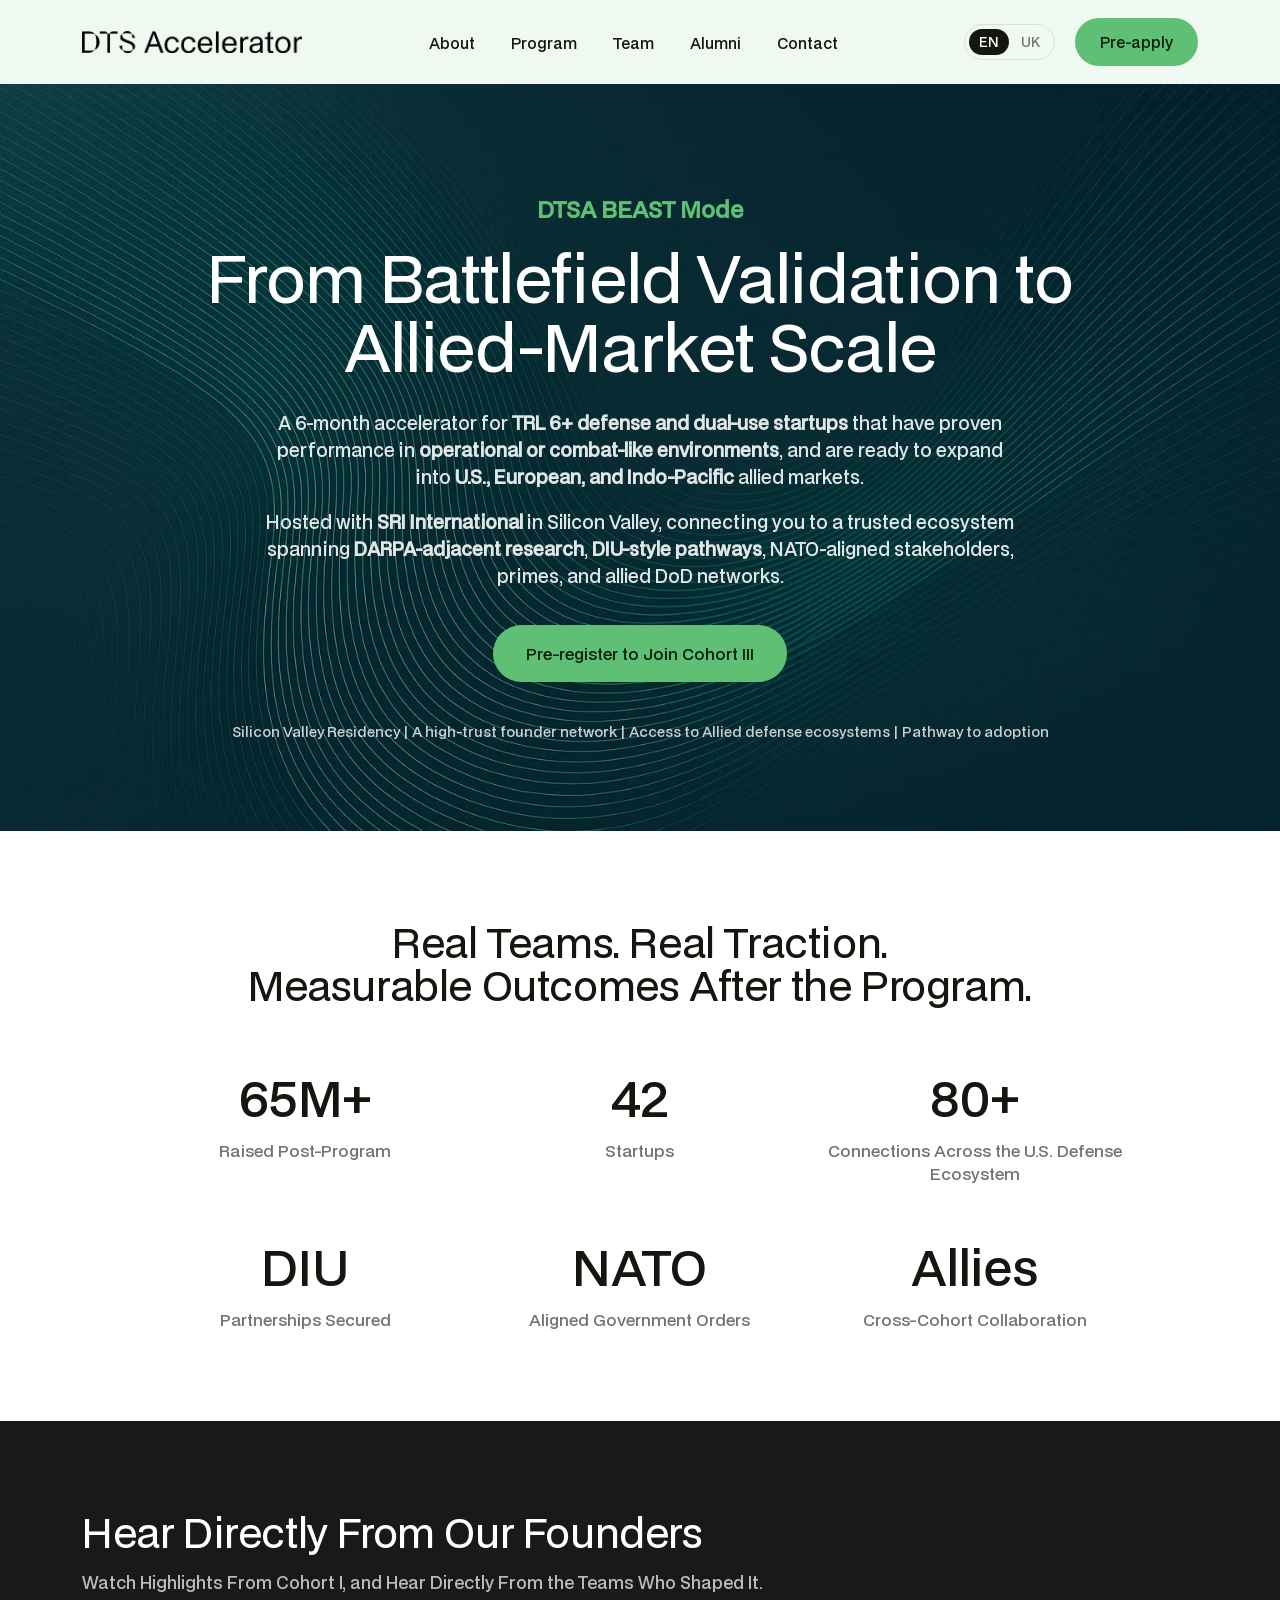
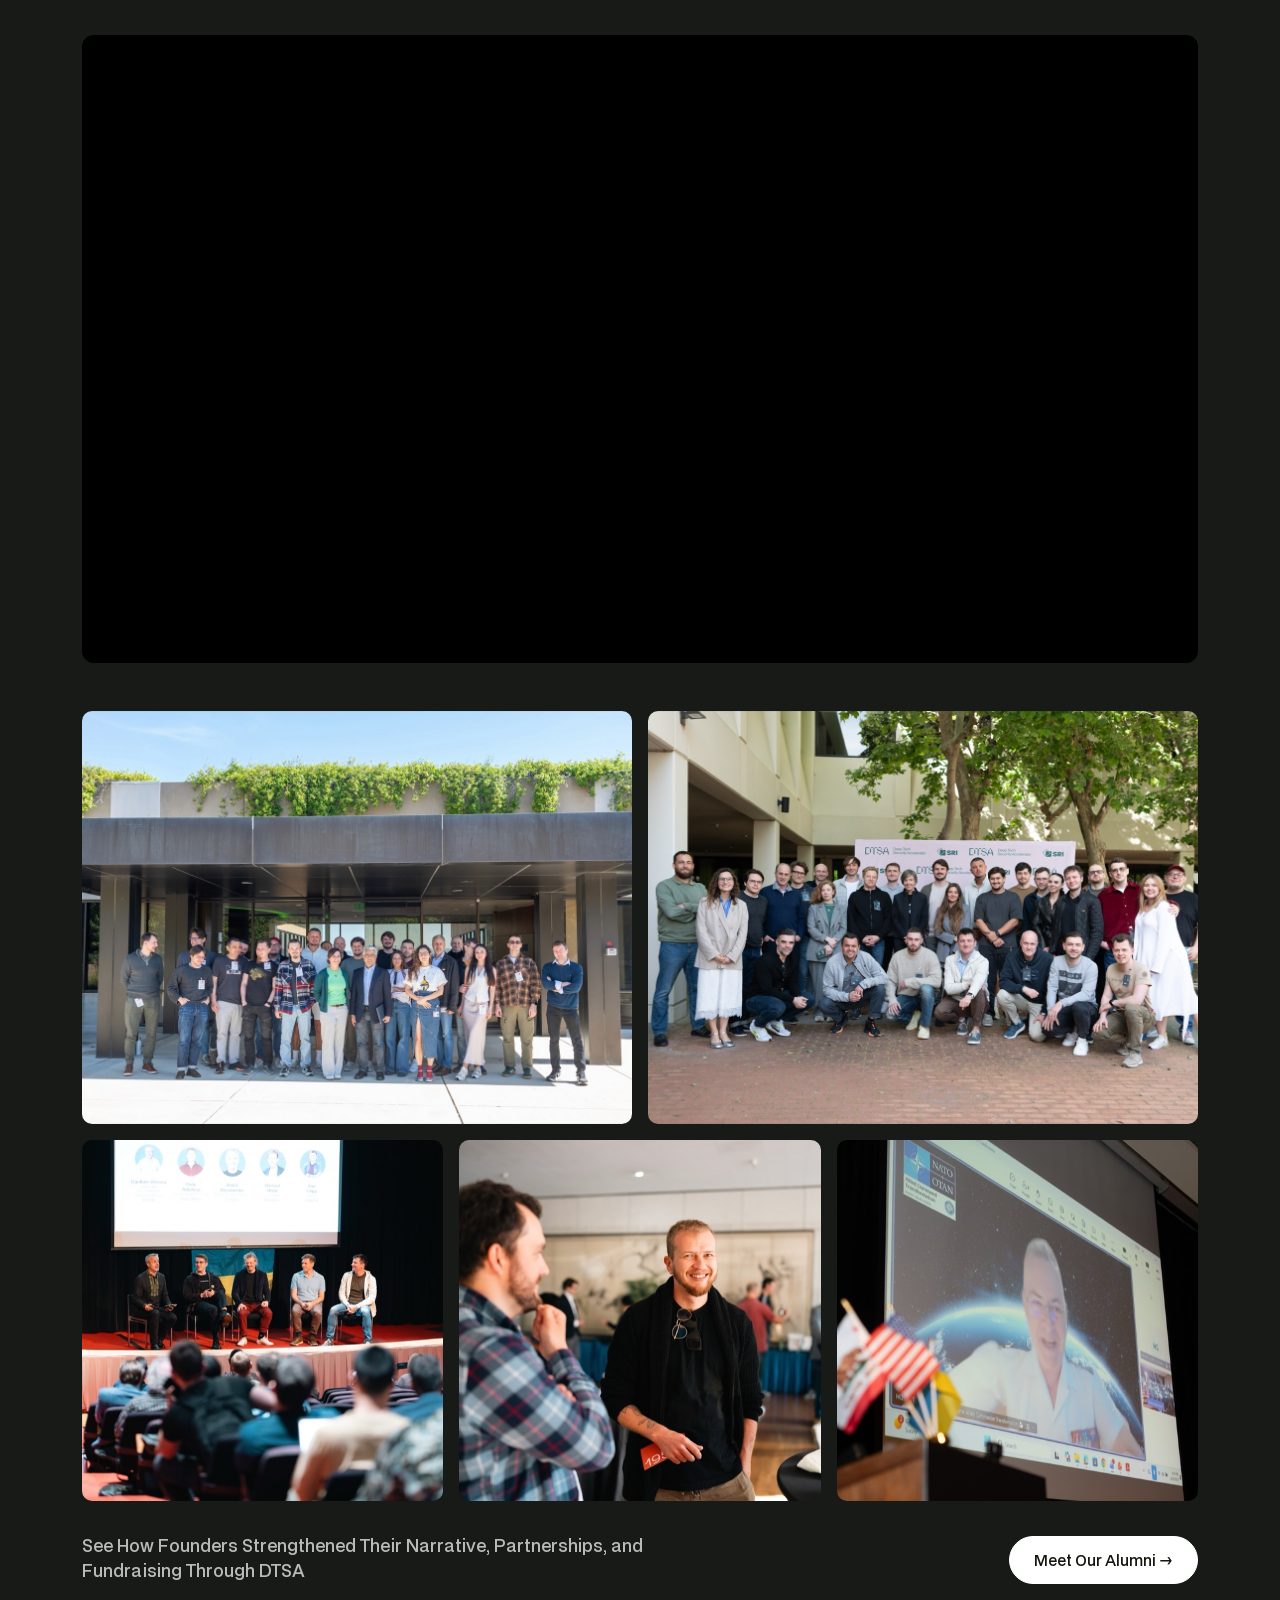
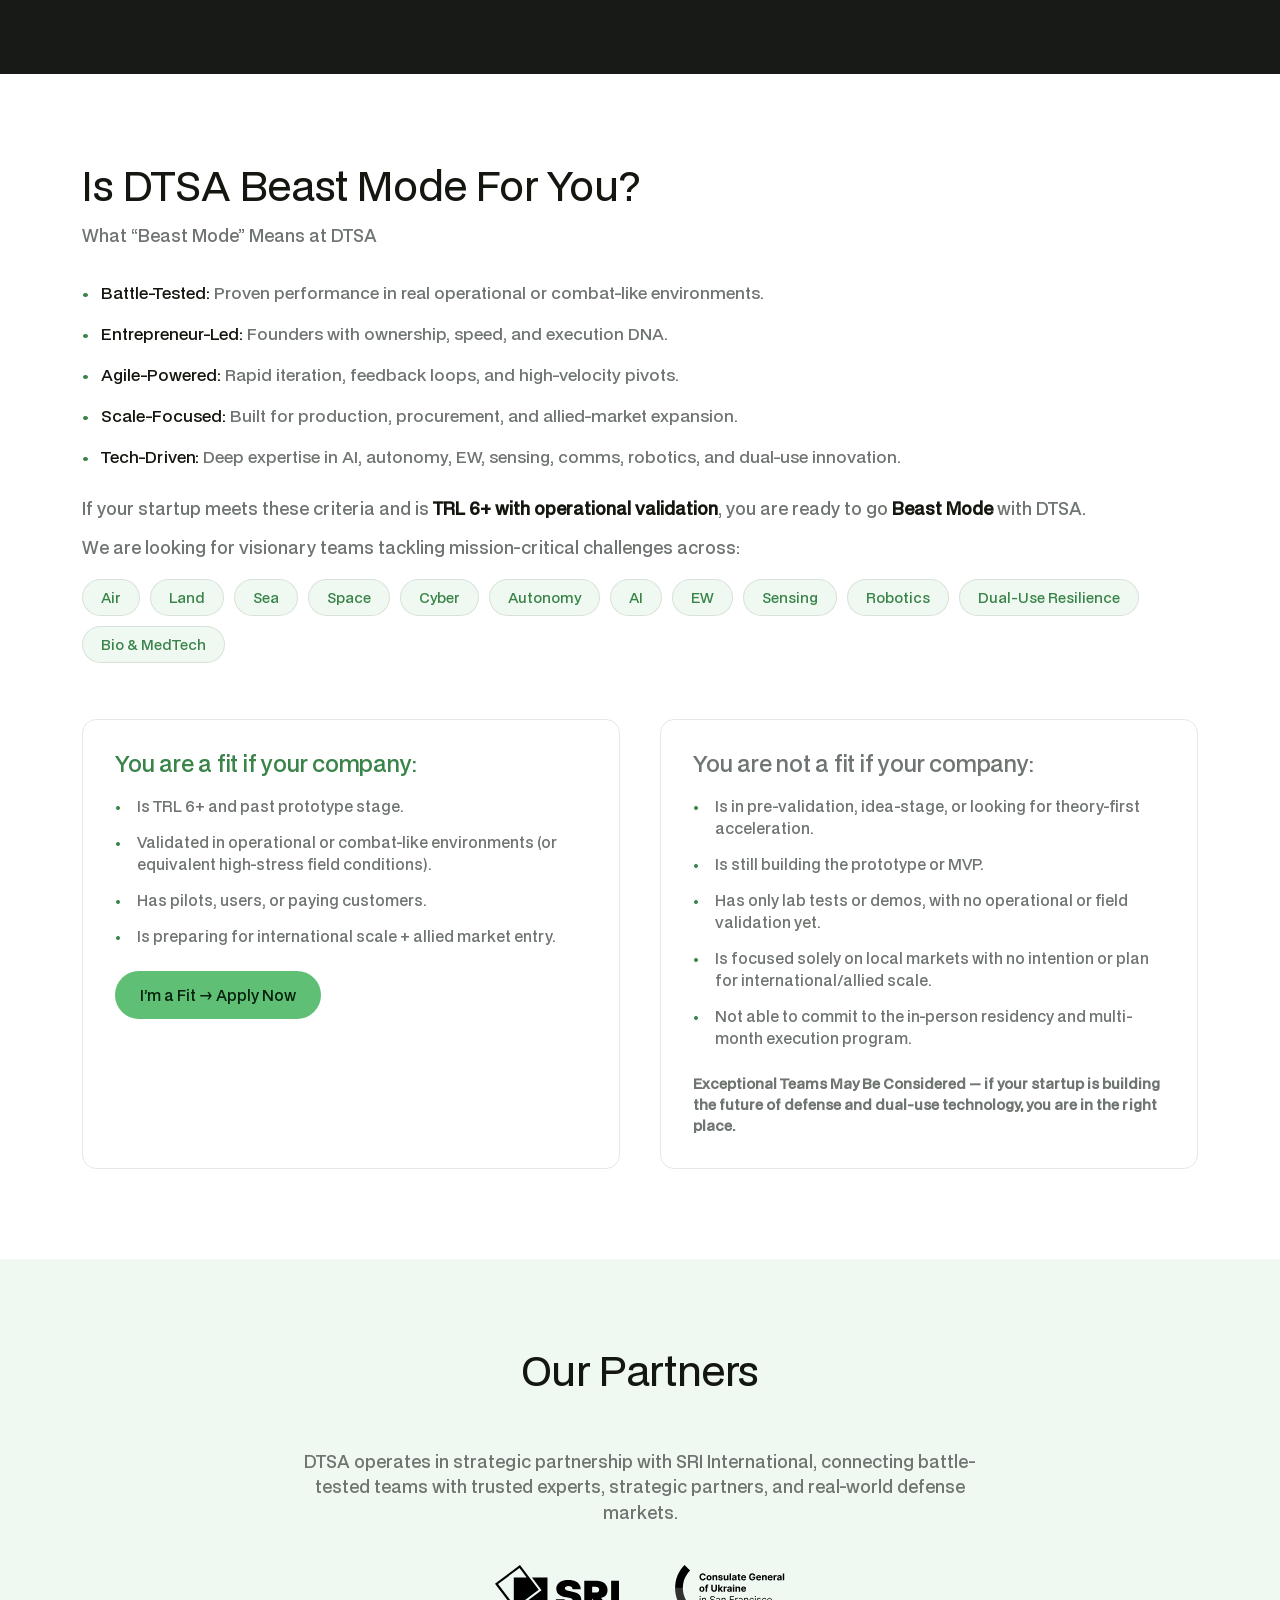
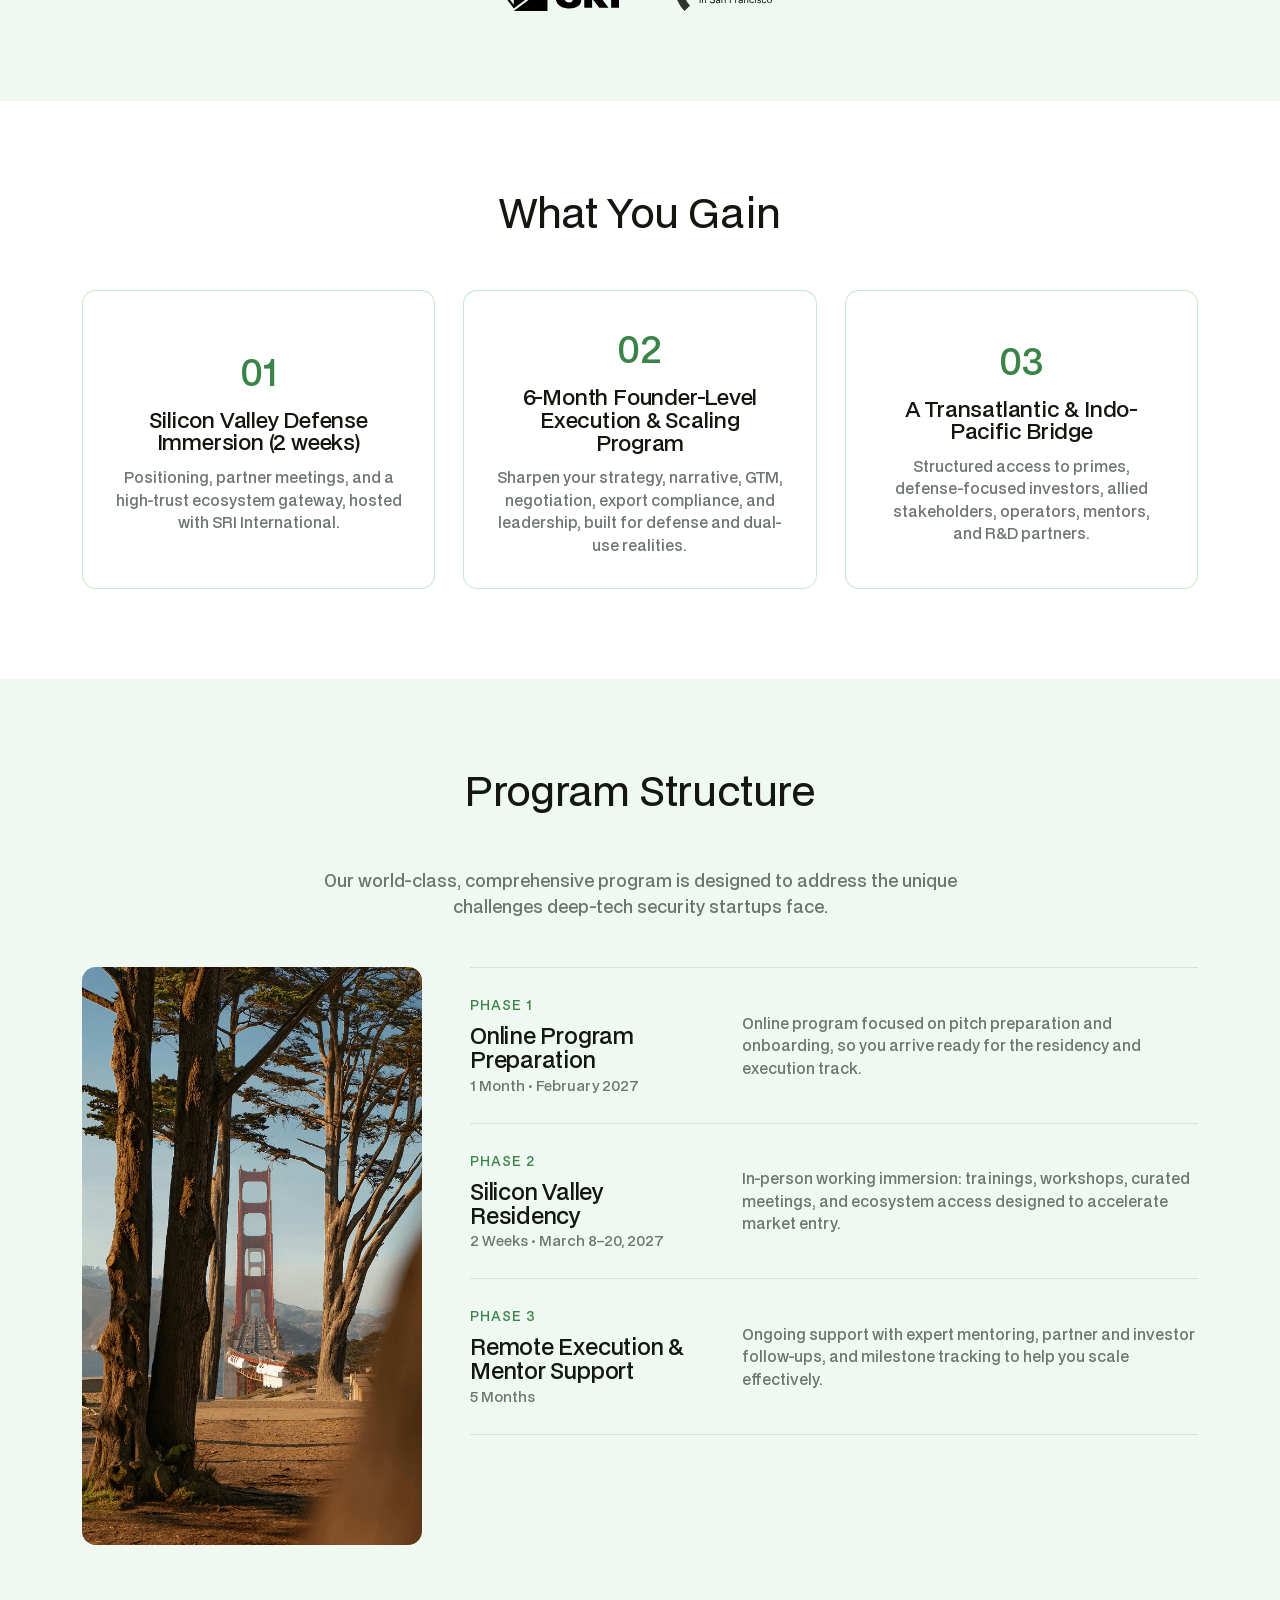
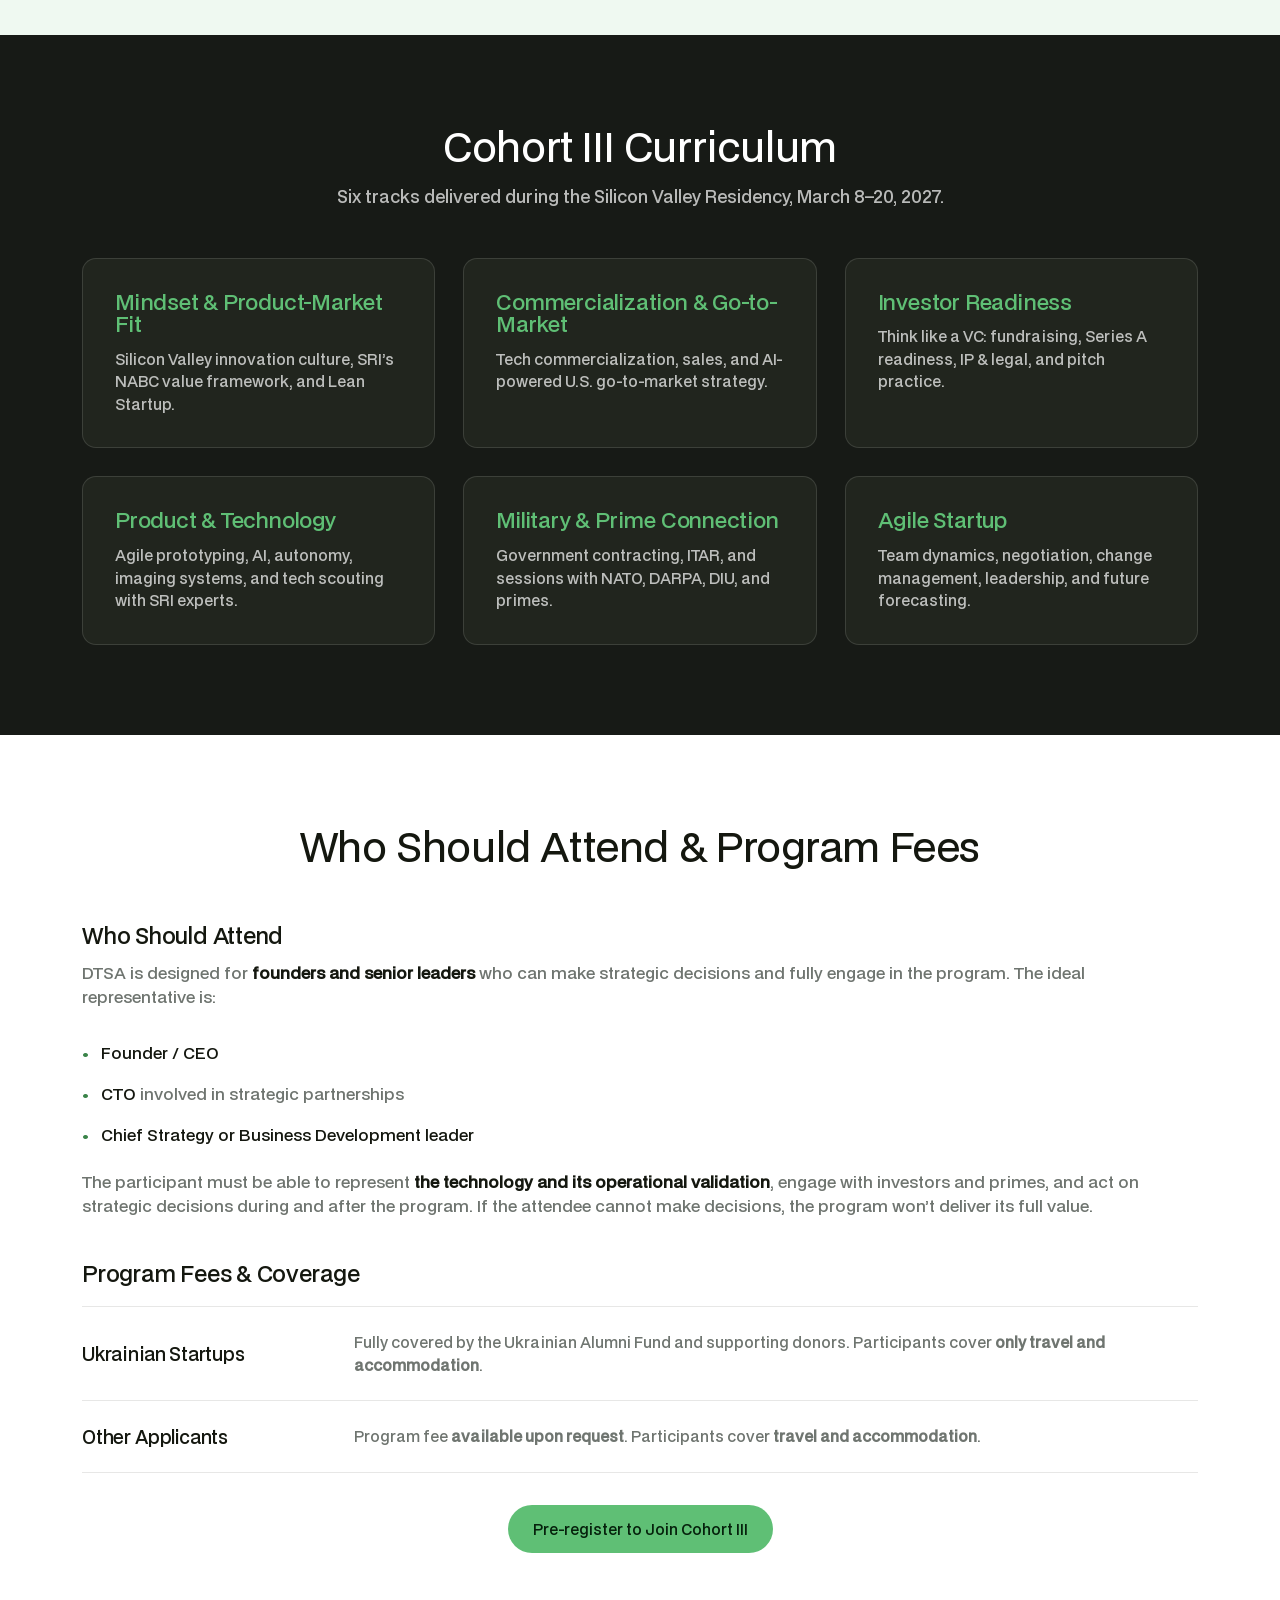
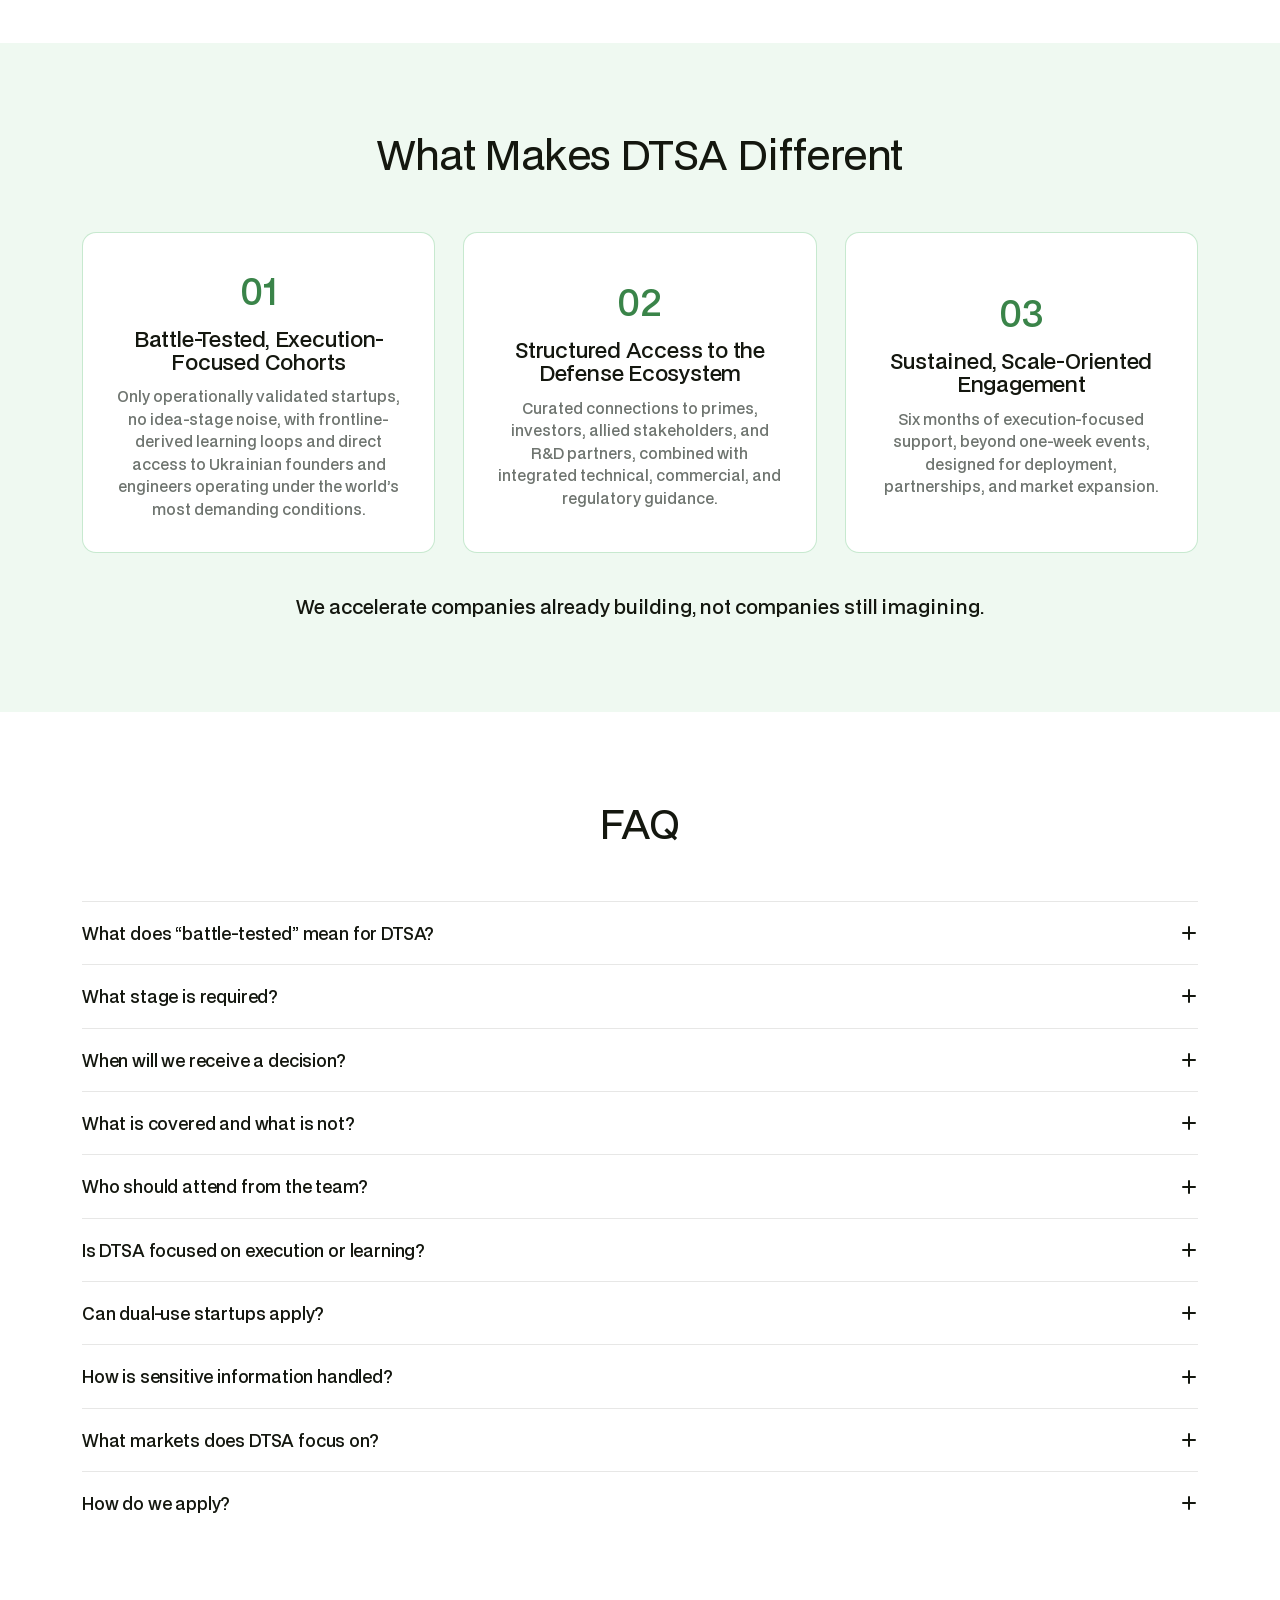
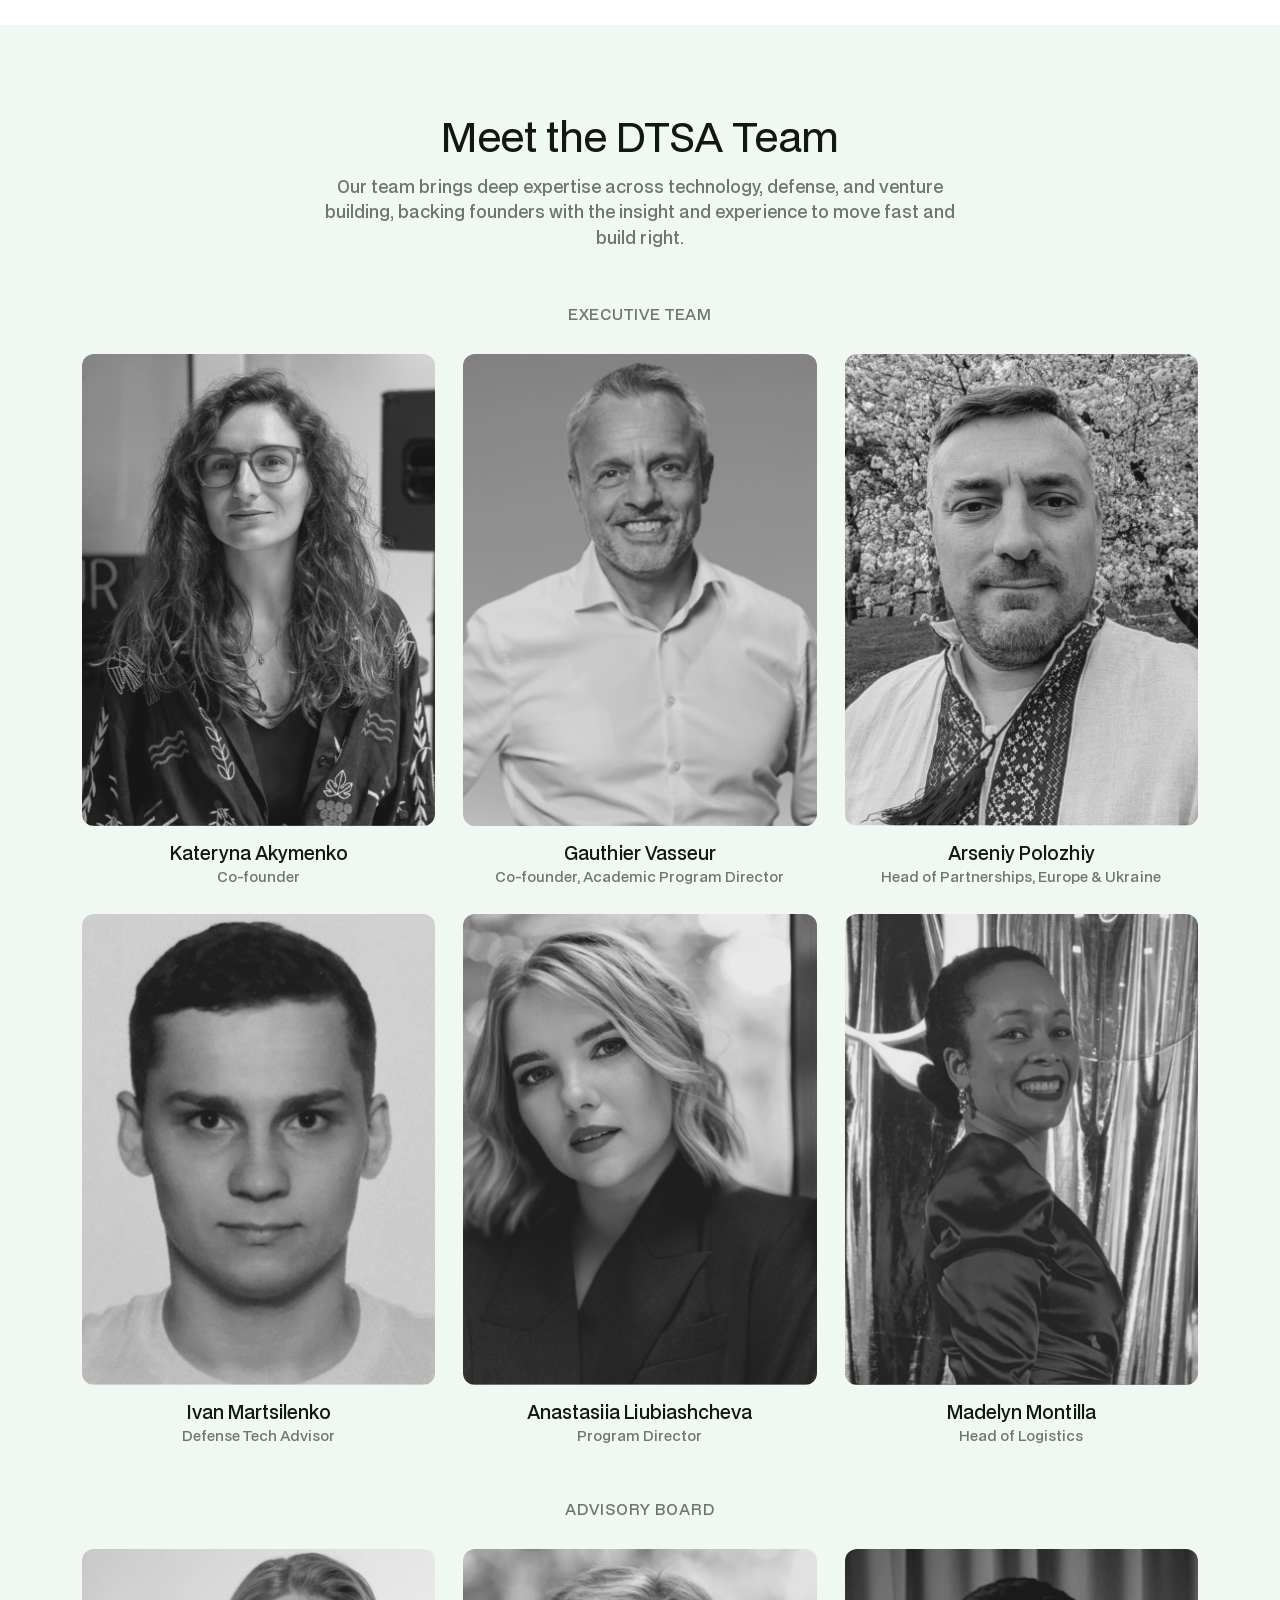
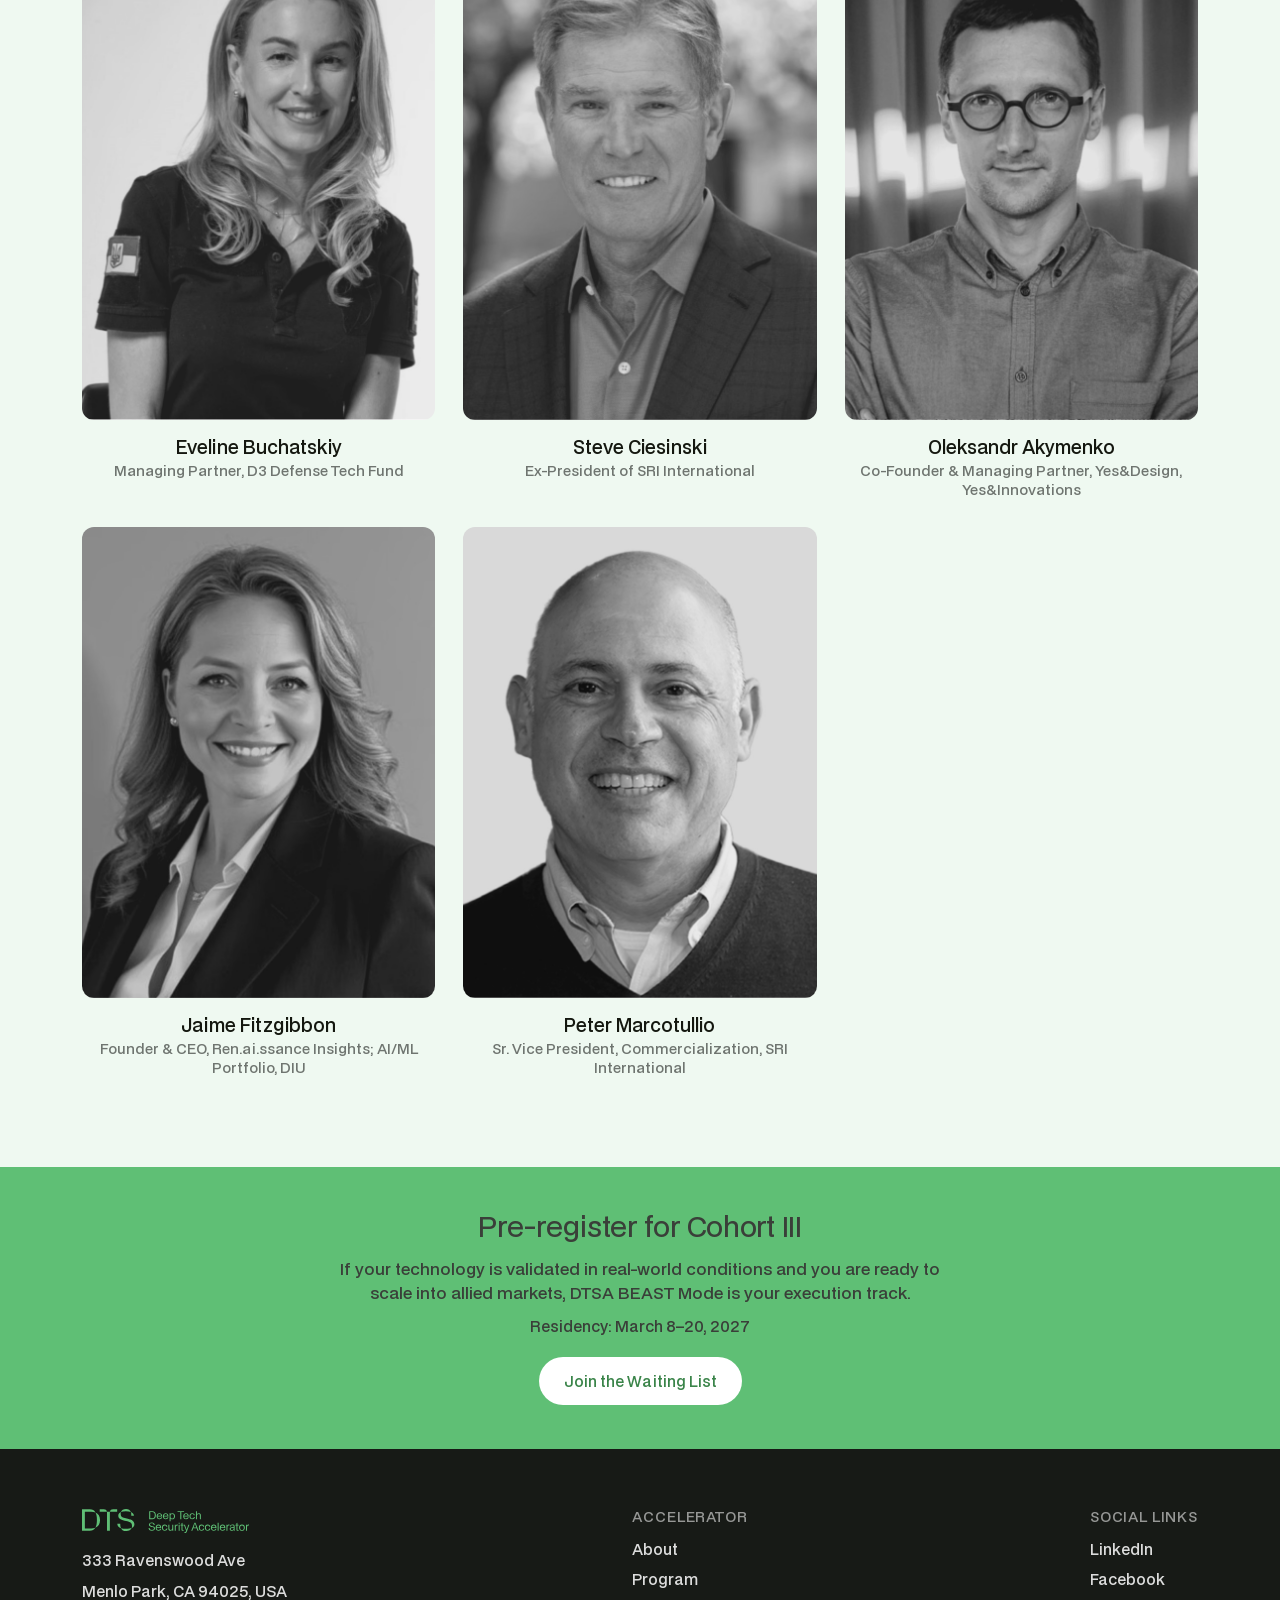
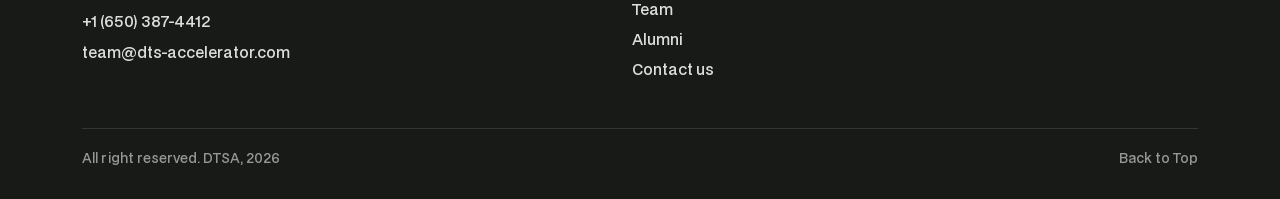
==== index.html @ aa34b685 "Cohort III: March 8-20 residency dates, curriculum section, program updates Add Cohort III curriculu" ====
<!DOCTYPE html>
<html lang="en">
<head>
<meta charset="utf-8">
<meta name="viewport" content="width=device-width, initial-scale=1">
<title>Deep Tech Security Accelerator | Dual-Use Startup Program with SRI International</title>
<link rel="stylesheet" href="./styles.css">
</head>
<body>

<header class="site-header">
  <div class="wrap">
    <a class="logo" href="./"><img src="./images/mLPfdt1UXnucnOv0Lomkl5x9o.png" alt="DTS Accelerator" width="1873" height="187"><img class="logo-hover" src="./images/mLPfdt1UXnucnOv0Lomkl5x9o-green.png" alt="" width="1873" height="187" aria-hidden="true"></a>
    <nav>
      <ul class="main-nav">
        <li><a href="#about">About</a></li>
        <li><a href="#program">Program</a></li>
        <li><a href="#team">Team</a></li>
        <li><a href="./alumni.html">Alumni</a></li>
        <li><a href="./contact-us.html">Contact</a></li>
      </ul>
    </nav>
    <div class="header-actions">
      <div class="lang-switch">
        <a class="active" href="./">EN</a>
        <a href="./uk/">UK</a>
      </div>
      <a class="btn btn-primary" href="https://forms.gle/N11L7pqNefYQdxHu8" target="_blank" rel="noopener">Pre-apply</a>
    </div>
    <button class="nav-toggle" aria-label="Toggle menu" aria-expanded="false">
      <span></span><span></span><span></span>
    </button>
  </div>
</header>

<section class="hero" id="about">
  <div class="wrap" style="padding:0">
    <div class="eyebrow">DTSA BEAST Mode</div>
    <h1>From Battlefield Validation to<br>Allied-Market Scale</h1>
    <p class="lede">A 6-month accelerator for <b>TRL 6+ defense and dual-use startups</b> that have proven performance in <b>operational or combat-like environments</b>, and are ready to expand into <b>U.S., European, and Indo-Pacific</b> allied markets.</p>
    <p class="lede">Hosted with <b>SRI International</b> in Silicon Valley, connecting you to a trusted ecosystem spanning <b>DARPA-adjacent research</b>, <b>DIU-style pathways</b>, NATO-aligned stakeholders, primes, and allied DoD networks.</p>
    <a class="btn btn-primary" href="https://forms.gle/N11L7pqNefYQdxHu8" target="_blank" rel="noopener">Pre-register to Join Cohort III</a>
    <div class="taglines">Silicon Valley Residency | A high-trust founder network | Access to Allied defense ecosystems | Pathway to adoption</div>
  </div>
</section>

<section class="stats-section">
  <div class="wrap">
    <h2>Real Teams. Real Traction.<br>Measurable Outcomes After the Program.</h2>
    <div class="stats-grid">
      <div class="stat"><div class="num">65M+</div><div class="label">Raised Post-Program</div></div>
      <div class="stat"><div class="num">42</div><div class="label">Startups</div></div>
      <div class="stat"><div class="num">80+</div><div class="label">Connections Across the U.S. Defense Ecosystem</div></div>
      <div class="stat"><div class="num">DIU</div><div class="label">Partnerships Secured</div></div>
      <div class="stat"><div class="num">NATO</div><div class="label">Aligned Government Orders</div></div>
      <div class="stat"><div class="num">Allies</div><div class="label">Cross-Cohort Collaboration</div></div>
    </div>
  </div>
</section>

<section class="dark-section">
  <div class="wrap">
    <h2>Hear Directly From Our Founders</h2>
    <p class="sub" style="max-width:none">Watch Highlights From Cohort I, and Hear Directly From the Teams Who Shaped It.</p>
    <div class="video-embed">
      <iframe src="https://www.youtube.com/embed/S2DMlQbjBX8?rel=0&modestbranding=1&playsinline=1" title="SRI DTS Accelerator First Cohort" allow="accelerometer; autoplay; clipboard-write; encrypted-media; gyroscope; picture-in-picture" allowfullscreen></iframe>
    </div>
    <div class="gallery-grid">
      <img src="./images/pXbtxjGYFY7zHiKwQMCrr6eKI.jpg" alt="" width="1250" height="832" loading="lazy">
      <img src="./images/jdEGOGVO1mwaPeIyOkYmYsUPMv8.jpg" alt="" width="1250" height="832" loading="lazy">
      <div class="gallery-row-bottom">
        <img src="./images/XBU17T70quFy3NrSGR3PQmWS75I.jpg" alt="" width="820" height="546" loading="lazy">
        <img src="./images/CCnvrqX5CnmjzCCRlw3AnhnLT4.jpg" alt="" width="820" height="546" loading="lazy">
        <img src="./images/bkoVaLoLUnThl3KTborkkP51EYg.jpg" alt="" width="820" height="545" loading="lazy">
      </div>
    </div>
    <div class="video-row">
      <p class="sub" style="margin:0">See How Founders Strengthened Their Narrative, Partnerships, and Fundraising Through DTSA</p>
      <a class="btn btn-ghost-dark" href="./alumni.html">Meet Our Alumni &rarr;</a>
    </div>
  </div>
</section>

<section class="beast-section" id="beast-mode">
  <div class="wrap">
    <h2>Is DTSA Beast Mode For You?</h2>
    <p class="sub" style="margin-top:8px">What &ldquo;Beast Mode&rdquo; Means at DTSA</p>
    <ul class="criteria-list">
      <li><span class="dot">&bull;</span><span><b>Battle-Tested:</b> Proven performance in real operational or combat-like environments.</span></li>
      <li><span class="dot">&bull;</span><span><b>Entrepreneur-Led:</b> Founders with ownership, speed, and execution DNA.</span></li>
      <li><span class="dot">&bull;</span><span><b>Agile-Powered:</b> Rapid iteration, feedback loops, and high-velocity pivots.</span></li>
      <li><span class="dot">&bull;</span><span><b>Scale-Focused:</b> Built for production, procurement, and allied-market expansion.</span></li>
      <li><span class="dot">&bull;</span><span><b>Tech-Driven:</b> Deep expertise in AI, autonomy, EW, sensing, comms, robotics, and dual-use innovation.</span></li>
    </ul>
    <p class="sub" style="margin-top:28px;max-width:none">If your startup meets these criteria and is <b style="color:var(--ink)">TRL 6+ with operational validation</b>, you are ready to go <b style="color:var(--ink)">Beast Mode</b> with DTSA.</p>
    <p class="sub" style="margin-top:14px;max-width:none">We are looking for visionary teams tackling mission-critical challenges across:</p>
    <div class="domain-tags">
      <span class="domain-tag">Air</span>
      <span class="domain-tag">Land</span>
      <span class="domain-tag">Sea</span>
      <span class="domain-tag">Space</span>
      <span class="domain-tag">Cyber</span>
      <span class="domain-tag">Autonomy</span>
      <span class="domain-tag">AI</span>
      <span class="domain-tag">EW</span>
      <span class="domain-tag">Sensing</span>
      <span class="domain-tag">Robotics</span>
      <span class="domain-tag">Dual-Use Resilience</span>
      <span class="domain-tag">Bio &amp; MedTech</span>
    </div>

    <div class="fit-columns">
      <div class="fit-card">
        <h3 style="color:var(--green-dark)">You are a fit if your company:</h3>
        <ul>
          <li>Is TRL 6+ and past prototype stage.</li>
          <li>Validated in operational or combat-like environments (or equivalent high-stress field conditions).</li>
          <li>Has pilots, users, or paying customers.</li>
          <li>Is preparing for international scale + allied market entry.</li>
        </ul>
        <a class="btn btn-primary" style="margin-top:24px" href="https://forms.gle/N11L7pqNefYQdxHu8" target="_blank" rel="noopener">I&rsquo;m a Fit &rarr; Apply Now</a>
      </div>
      <div class="fit-card">
        <h3 style="color:var(--gray)">You are not a fit if your company:</h3>
        <ul>
          <li>Is in pre-validation, idea-stage, or looking for theory-first acceleration.</li>
          <li>Is still building the prototype or MVP.</li>
          <li>Has only lab tests or demos, with no operational or field validation yet.</li>
          <li>Is focused solely on local markets with no intention or plan for international/allied scale.</li>
          <li>Not able to commit to the in-person residency and multi-month execution program.</li>
        </ul>
        <p class="sub" style="margin-top:24px;font-size:14px"><b>Exceptional Teams May Be Considered &mdash; if your startup is building the future of defense and dual-use technology, you are in the right place.</b></p>
      </div>
    </div>
  </div>
</section>

<section class="stats-section mint-section">
  <div class="wrap">
    <h2>Our Partners</h2>
    <p style="max-width:720px;margin:0 auto;font-size:17px;color:var(--gray)">DTSA operates in strategic partnership with SRI International, connecting battle-tested teams with trusted experts, strategic partners, and real-world defense markets.</p>
    <div class="partner-logos">
      <a href="https://www.sri.com/" target="_blank" rel="noopener"><img src="./images/mKsAUvrnpb5tYBS0Qqwej9Phg7I.svg" alt="SRI International" width="530" height="198" loading="lazy"></a>
      <a href="https://san-francisco.mfa.gov.ua/en" target="_blank" rel="noopener"><img src="./images/RKM6yUyMWbp8Px4PmT8kUTz1rtc.svg" alt="Consulate General of Ukraine in San Francisco" width="462" height="193" loading="lazy"></a>
    </div>
  </div>
</section>

<section class="stats-section" id="program">
  <div class="wrap">
    <h2>What You Gain</h2>
    <div class="cards-grid">
      <div class="card">
        <div class="tag">01</div>
        <h3>Silicon Valley Defense Immersion (2 weeks)</h3>
        <p>Positioning, partner meetings, and a high-trust ecosystem gateway, hosted with SRI International.</p>
      </div>
      <div class="card">
        <div class="tag">02</div>
        <h3>6-Month Founder-Level Execution &amp; Scaling Program</h3>
        <p>Sharpen your strategy, narrative, GTM, negotiation, export compliance, and leadership, built for defense and dual-use realities.</p>
      </div>
      <div class="card">
        <div class="tag">03</div>
        <h3>A Transatlantic &amp; Indo-Pacific Bridge</h3>
        <p>Structured access to primes, defense-focused investors, allied stakeholders, operators, mentors, and R&amp;D partners.</p>
      </div>
    </div>
  </div>
</section>

<section class="stats-section mint-section">
  <div class="wrap">
    <h2>Program Structure</h2>
    <p style="max-width:640px;margin:0 auto;font-size:17px;color:var(--gray)">Our world-class, comprehensive program is designed to address the unique challenges deep-tech security startups face.</p>
    <div class="phase-layout">
      <div class="phase-photo-wrap"><img class="phase-photo" src="./images/K0078iCPnDwgBdO436xhXUkf4k.jpg" alt="Golden Gate Bridge, Silicon Valley Residency location" width="630" height="1070" loading="lazy"></div>
      <div class="phase-list">
        <div class="phase">
          <div class="phase-info">
            <div class="tag">Phase 1</div>
            <h3>Online Program Preparation</h3>
            <div class="duration">1 Month &middot; February 2027</div>
          </div>
          <p>Online program focused on pitch preparation and onboarding, so you arrive ready for the residency and execution track.</p>
        </div>
        <div class="phase">
          <div class="phase-info">
            <div class="tag">Phase 2</div>
            <h3>Silicon Valley Residency</h3>
            <div class="duration">2 Weeks &middot; March 8&ndash;20, 2027</div>
          </div>
          <p>In-person working immersion: trainings, workshops, curated meetings, and ecosystem access designed to accelerate market entry.</p>
        </div>
        <div class="phase">
          <div class="phase-info">
            <div class="tag">Phase 3</div>
            <h3>Remote Execution &amp; Mentor Support</h3>
            <div class="duration">5 Months</div>
          </div>
          <p>Ongoing support with expert mentoring, partner and investor follow-ups, and milestone tracking to help you scale effectively.</p>
        </div>
      </div>
    </div>
  </div>
</section>

<section class="dark-section curriculum-section" id="curriculum">
  <div class="wrap">
    <h2>Cohort III Curriculum</h2>
    <p class="sub">Six tracks delivered during the Silicon Valley Residency, March 8&ndash;20, 2027.</p>
    <div class="cards-grid">
      <div class="card-dark">
        <h3>Mindset &amp; Product-Market Fit</h3>
        <p>Silicon Valley innovation culture, SRI&rsquo;s NABC value framework, and Lean Startup.</p>
      </div>
      <div class="card-dark">
        <h3>Commercialization &amp; Go-to-Market</h3>
        <p>Tech commercialization, sales, and AI-powered U.S. go-to-market strategy.</p>
      </div>
      <div class="card-dark">
        <h3>Investor Readiness</h3>
        <p>Think like a VC: fundraising, Series A readiness, IP &amp; legal, and pitch practice.</p>
      </div>
      <div class="card-dark">
        <h3>Product &amp; Technology</h3>
        <p>Agile prototyping, AI, autonomy, imaging systems, and tech scouting with SRI experts.</p>
      </div>
      <div class="card-dark">
        <h3>Military &amp; Prime Connection</h3>
        <p>Government contracting, ITAR, and sessions with NATO, DARPA, DIU, and primes.</p>
      </div>
      <div class="card-dark">
        <h3>Agile Startup</h3>
        <p>Team dynamics, negotiation, change management, leadership, and future forecasting.</p>
      </div>
    </div>
  </div>
</section>

<section class="stats-section">
  <div class="wrap">
    <h2>Who Should Attend &amp; Program Fees</h2>
    <div class="attend-fees-layout">
      <h3 style="font-size:22px;font-weight:500;margin-bottom:14px">Who Should Attend</h3>
      <p style="font-size:16px;color:var(--gray)">DTSA is designed for <b style="color:var(--ink)">founders and senior leaders</b> who can make strategic decisions and fully engage in the program. The ideal representative is:</p>
      <ul class="criteria-list">
        <li><span class="dot">&bull;</span><span><b>Founder / CEO</b></span></li>
        <li><span class="dot">&bull;</span><span><b>CTO</b> involved in strategic partnerships</span></li>
        <li><span class="dot">&bull;</span><span><b>Chief Strategy or Business Development leader</b></span></li>
      </ul>
      <p style="margin-top:24px;font-size:16px;color:var(--gray)">The participant must be able to represent <b style="color:var(--ink)">the technology and its operational validation</b>, engage with investors and primes, and act on strategic decisions during and after the program. If the attendee cannot make decisions, the program won&rsquo;t deliver its full value.</p>

      <h3 style="font-size:22px;font-weight:500;margin:44px 0 0">Program Fees &amp; Coverage</h3>
      <div class="fee-rows">
        <div class="fee-row">
          <h4>Ukrainian Startups</h4>
          <p>Fully covered by the Ukrainian Alumni Fund and supporting donors. Participants cover <b>only travel and accommodation</b>.</p>
        </div>
        <div class="fee-row">
          <h4>Other Applicants</h4>
          <p>Program fee <b>available upon request</b>. Participants cover <b>travel and accommodation</b>.</p>
        </div>
      </div>
    </div>
    <a class="btn btn-primary" style="margin-top:32px" href="https://forms.gle/N11L7pqNefYQdxHu8" target="_blank" rel="noopener">Pre-register to Join Cohort III</a>
  </div>
</section>

<section class="stats-section mint-section">
  <div class="wrap">
    <h2>What Makes DTSA Different</h2>
    <div class="cards-grid" style="margin-top:40px">
      <div class="card">
        <div class="tag">01</div>
        <h3>Battle-Tested, Execution-Focused Cohorts</h3>
        <p>Only operationally validated startups, no idea-stage noise, with frontline-derived learning loops and direct access to Ukrainian founders and engineers operating under the world&rsquo;s most demanding conditions.</p>
      </div>
      <div class="card">
        <div class="tag">02</div>
        <h3>Structured Access to the Defense Ecosystem</h3>
        <p>Curated connections to primes, investors, allied stakeholders, and R&amp;D partners, combined with integrated technical, commercial, and regulatory guidance.</p>
      </div>
      <div class="card">
        <div class="tag">03</div>
        <h3>Sustained, Scale-Oriented Engagement</h3>
        <p>Six months of execution-focused support, beyond one-week events, designed for deployment, partnerships, and market expansion.</p>
      </div>
    </div>
    <p style="margin-top:40px;font-size:19px;color:var(--ink)">We accelerate companies already building, not companies still imagining.</p>
  </div>
</section>

<section class="stats-section">
  <div class="wrap">
    <h2>FAQ</h2>
    <div class="faq-list">
      <details class="faq-item" name="faq"><summary><h3 class="q">What does &ldquo;battle-tested&rdquo; mean for DTSA?</h3><span class="icon" aria-hidden="true"></span></summary><div class="a">Operational validation in real-world or combat-like environments.</div></details>
      <details class="faq-item" name="faq"><summary><h3 class="q">What stage is required?</h3><span class="icon" aria-hidden="true"></span></summary><div class="a">We are selecting top TRL 6+ teams, and in exceptional cases, we may consider TRL 4&ndash;5 companies that have completed operational validation.</div></details>
      <details class="faq-item" name="faq"><summary><h3 class="q">When will we receive a decision?</h3><span class="icon" aria-hidden="true"></span></summary><div class="a">TBA</div></details>
      <details class="faq-item" name="faq"><summary><h3 class="q">What is covered and what is not?</h3><span class="icon" aria-hidden="true"></span></summary><div class="a">For Ukrainian startups, participation is fully covered by the Ukrainian Alumni Fund and other supporting donors. Participants cover only travel and accommodation. For all other applicants, the program fee is available upon request; participants also cover travel and accommodation.</div></details>
      <details class="faq-item" name="faq"><summary><h3 class="q">Who should attend from the team?</h3><span class="icon" aria-hidden="true"></span></summary><div class="a">A founder or senior decision-maker (CEO/CTO/Strategy/BD).</div></details>
      <details class="faq-item" name="faq"><summary><h3 class="q">Is DTSA focused on execution or learning?</h3><span class="icon" aria-hidden="true"></span></summary><div class="a">Execution-focused: procurement readiness, market entry, partnerships, and scaling.</div></details>
      <details class="faq-item" name="faq"><summary><h3 class="q">Can dual-use startups apply?</h3><span class="icon" aria-hidden="true"></span></summary><div class="a">Yes. DTSA is built for defense and dual-use technologies.</div></details>
      <details class="faq-item" name="faq"><summary><h3 class="q">How is sensitive information handled?</h3><span class="icon" aria-hidden="true"></span></summary><div class="a">Share only what is required for evaluation and partnership conversations.</div></details>
      <details class="faq-item" name="faq"><summary><h3 class="q">What markets does DTSA focus on?</h3><span class="icon" aria-hidden="true"></span></summary><div class="a">U.S., European, and Indo-Pacific allied markets.</div></details>
      <details class="faq-item" name="faq"><summary><h3 class="q">How do we apply?</h3><span class="icon" aria-hidden="true"></span></summary><div class="a">Pre-register to Join Cohort III.</div></details>
    </div>
  </div>
</section>

<section class="team-section mint-section" id="team">
  <div class="wrap">
    <h2>Meet the DTSA Team</h2>
    <p class="sub">Our team brings deep expertise across technology, defense, and venture building, backing founders with the insight and experience to move fast and build right.</p>

    <h3 style="font-size:15px;font-weight:500;text-transform:uppercase;letter-spacing:0.06em;color:var(--gray);margin-top:56px">Executive Team</h3>
    <div class="team-grid">
      <a class="team-card" href="https://www.linkedin.com/in/katerynadidyk/" target="_blank" rel="noopener"><img src="./images/rsqMFrqrv0SOKKTyIBKCGE06X8.jpg" alt="Kateryna Akymenko" width="805" height="950" loading="lazy"><span class="linkedin-icon" aria-hidden="true"><svg viewBox="0 0 24 24"><path d="M4.98 3.5C4.98 4.88 3.87 6 2.49 6S0 4.88 0 3.5 1.11 1 2.49 1s2.49 1.12 2.49 2.5zM.24 8.25h4.5V23h-4.5V8.25zM8.5 8.25h4.31v2.02h.06c.6-1.14 2.07-2.34 4.26-2.34 4.56 0 5.4 3 5.4 6.9V23h-4.5v-6.7c0-1.6-.03-3.66-2.23-3.66-2.24 0-2.58 1.75-2.58 3.55V23h-4.5V8.25z"/></svg></span><div class="name">Kateryna Akymenko</div><div class="role">Co-founder</div></a>
      <a class="team-card" href="https://www.linkedin.com/in/gauthiervasseur/" target="_blank" rel="noopener"><img src="./images/mRAmx3rsM0FHgxCGpZpoZL05lFw.jpg" alt="Gauthier Vasseur" width="805" height="950" loading="lazy"><span class="linkedin-icon" aria-hidden="true"><svg viewBox="0 0 24 24"><path d="M4.98 3.5C4.98 4.88 3.87 6 2.49 6S0 4.88 0 3.5 1.11 1 2.49 1s2.49 1.12 2.49 2.5zM.24 8.25h4.5V23h-4.5V8.25zM8.5 8.25h4.31v2.02h.06c.6-1.14 2.07-2.34 4.26-2.34 4.56 0 5.4 3 5.4 6.9V23h-4.5v-6.7c0-1.6-.03-3.66-2.23-3.66-2.24 0-2.58 1.75-2.58 3.55V23h-4.5V8.25z"/></svg></span><div class="name">Gauthier Vasseur</div><div class="role">Co-founder, Academic Program Director</div></a>
      <a class="team-card" href="https://www.linkedin.com/in/arseniy-polozhiy-26793583/" target="_blank" rel="noopener"><img src="./images/fBM6CyGNg3luQUBdWBH9vNfPhmI.jpg" alt="Arseniy Polozhiy" width="805" height="950" loading="lazy"><span class="linkedin-icon" aria-hidden="true"><svg viewBox="0 0 24 24"><path d="M4.98 3.5C4.98 4.88 3.87 6 2.49 6S0 4.88 0 3.5 1.11 1 2.49 1s2.49 1.12 2.49 2.5zM.24 8.25h4.5V23h-4.5V8.25zM8.5 8.25h4.31v2.02h.06c.6-1.14 2.07-2.34 4.26-2.34 4.56 0 5.4 3 5.4 6.9V23h-4.5v-6.7c0-1.6-.03-3.66-2.23-3.66-2.24 0-2.58 1.75-2.58 3.55V23h-4.5V8.25z"/></svg></span><div class="name">Arseniy Polozhiy</div><div class="role">Head of Partnerships, Europe &amp; Ukraine</div></a>
      <a class="team-card" href="https://www.linkedin.com/in/ivanmartsilenko/" target="_blank" rel="noopener"><img src="./images/kUI5dOIb5h6IYKpwptVGgSI7k.jpg" alt="Ivan Martsilenko" width="805" height="950" loading="lazy"><span class="linkedin-icon" aria-hidden="true"><svg viewBox="0 0 24 24"><path d="M4.98 3.5C4.98 4.88 3.87 6 2.49 6S0 4.88 0 3.5 1.11 1 2.49 1s2.49 1.12 2.49 2.5zM.24 8.25h4.5V23h-4.5V8.25zM8.5 8.25h4.31v2.02h.06c.6-1.14 2.07-2.34 4.26-2.34 4.56 0 5.4 3 5.4 6.9V23h-4.5v-6.7c0-1.6-.03-3.66-2.23-3.66-2.24 0-2.58 1.75-2.58 3.55V23h-4.5V8.25z"/></svg></span><div class="name">Ivan Martsilenko</div><div class="role">Defense Tech Advisor</div></a>
      <a class="team-card" href="https://www.linkedin.com/in/anastasiia-liubiashcheva-841b451a0/" target="_blank" rel="noopener"><img src="./images/cLw20u9sYuxZ5hUjWNVkZH9zpZs.jpg" alt="Anastasiia Liubiashcheva" style="object-position:70% center" width="805" height="950" loading="lazy"><span class="linkedin-icon" aria-hidden="true"><svg viewBox="0 0 24 24"><path d="M4.98 3.5C4.98 4.88 3.87 6 2.49 6S0 4.88 0 3.5 1.11 1 2.49 1s2.49 1.12 2.49 2.5zM.24 8.25h4.5V23h-4.5V8.25zM8.5 8.25h4.31v2.02h.06c.6-1.14 2.07-2.34 4.26-2.34 4.56 0 5.4 3 5.4 6.9V23h-4.5v-6.7c0-1.6-.03-3.66-2.23-3.66-2.24 0-2.58 1.75-2.58 3.55V23h-4.5V8.25z"/></svg></span><div class="name">Anastasiia Liubiashcheva</div><div class="role">Program Director</div></a>
      <a class="team-card" href="https://www.linkedin.com/in/madelynmontilla/" target="_blank" rel="noopener"><img src="./images/uzwfmyMVAf1rqTEZ3YvWND9FpxA.jpg" alt="Madelyn Montilla" style="object-position:68% center" width="805" height="950" loading="lazy"><span class="linkedin-icon" aria-hidden="true"><svg viewBox="0 0 24 24"><path d="M4.98 3.5C4.98 4.88 3.87 6 2.49 6S0 4.88 0 3.5 1.11 1 2.49 1s2.49 1.12 2.49 2.5zM.24 8.25h4.5V23h-4.5V8.25zM8.5 8.25h4.31v2.02h.06c.6-1.14 2.07-2.34 4.26-2.34 4.56 0 5.4 3 5.4 6.9V23h-4.5v-6.7c0-1.6-.03-3.66-2.23-3.66-2.24 0-2.58 1.75-2.58 3.55V23h-4.5V8.25z"/></svg></span><div class="name">Madelyn Montilla</div><div class="role">Head of Logistics</div></a>
    </div>

    <h3 style="font-size:15px;font-weight:500;text-transform:uppercase;letter-spacing:0.06em;color:var(--gray);margin-top:56px">Advisory Board</h3>
    <div class="team-grid">
      <a class="team-card" href="https://www.linkedin.com/in/eveline-buchatskiy" target="_blank" rel="noopener"><img src="./images/GUBh8oBpI7PdAfOuIGh9lLxPYR0.jpg" alt="Eveline Buchatskiy" width="805" height="950" loading="lazy"><span class="linkedin-icon" aria-hidden="true"><svg viewBox="0 0 24 24"><path d="M4.98 3.5C4.98 4.88 3.87 6 2.49 6S0 4.88 0 3.5 1.11 1 2.49 1s2.49 1.12 2.49 2.5zM.24 8.25h4.5V23h-4.5V8.25zM8.5 8.25h4.31v2.02h.06c.6-1.14 2.07-2.34 4.26-2.34 4.56 0 5.4 3 5.4 6.9V23h-4.5v-6.7c0-1.6-.03-3.66-2.23-3.66-2.24 0-2.58 1.75-2.58 3.55V23h-4.5V8.25z"/></svg></span><div class="name">Eveline Buchatskiy</div><div class="role">Managing Partner, D3 Defense Tech Fund</div></a>
      <a class="team-card" href="https://www.linkedin.com/in/steveciesinski/" target="_blank" rel="noopener"><img src="./images/2bn2gv7ObmCSont6Y4r4JEamg60.jpg" alt="Steve Ciesinski" width="805" height="950" loading="lazy"><span class="linkedin-icon" aria-hidden="true"><svg viewBox="0 0 24 24"><path d="M4.98 3.5C4.98 4.88 3.87 6 2.49 6S0 4.88 0 3.5 1.11 1 2.49 1s2.49 1.12 2.49 2.5zM.24 8.25h4.5V23h-4.5V8.25zM8.5 8.25h4.31v2.02h.06c.6-1.14 2.07-2.34 4.26-2.34 4.56 0 5.4 3 5.4 6.9V23h-4.5v-6.7c0-1.6-.03-3.66-2.23-3.66-2.24 0-2.58 1.75-2.58 3.55V23h-4.5V8.25z"/></svg></span><div class="name">Steve Ciesinski</div><div class="role">Ex-President of SRI International</div></a>
      <a class="team-card" href="https://www.linkedin.com/in/oleksandrakymenko/" target="_blank" rel="noopener"><img src="./images/F8pMVAJpgC1gC1bsiiHNddLDmY.jpg" alt="Oleksandr Akymenko" width="805" height="950" loading="lazy"><span class="linkedin-icon" aria-hidden="true"><svg viewBox="0 0 24 24"><path d="M4.98 3.5C4.98 4.88 3.87 6 2.49 6S0 4.88 0 3.5 1.11 1 2.49 1s2.49 1.12 2.49 2.5zM.24 8.25h4.5V23h-4.5V8.25zM8.5 8.25h4.31v2.02h.06c.6-1.14 2.07-2.34 4.26-2.34 4.56 0 5.4 3 5.4 6.9V23h-4.5v-6.7c0-1.6-.03-3.66-2.23-3.66-2.24 0-2.58 1.75-2.58 3.55V23h-4.5V8.25z"/></svg></span><div class="name">Oleksandr Akymenko</div><div class="role">Co-Founder &amp; Managing Partner, Yes&amp;Design, Yes&amp;Innovations</div></a>
      <a class="team-card" href="https://www.linkedin.com/in/jaimefitzgibbon/" target="_blank" rel="noopener"><img src="./images/2jizlkaGstBUS3WXXmWWbqcs8Q0.jpg" alt="Jaime Fitzgibbon" width="805" height="950" loading="lazy"><span class="linkedin-icon" aria-hidden="true"><svg viewBox="0 0 24 24"><path d="M4.98 3.5C4.98 4.88 3.87 6 2.49 6S0 4.88 0 3.5 1.11 1 2.49 1s2.49 1.12 2.49 2.5zM.24 8.25h4.5V23h-4.5V8.25zM8.5 8.25h4.31v2.02h.06c.6-1.14 2.07-2.34 4.26-2.34 4.56 0 5.4 3 5.4 6.9V23h-4.5v-6.7c0-1.6-.03-3.66-2.23-3.66-2.24 0-2.58 1.75-2.58 3.55V23h-4.5V8.25z"/></svg></span><div class="name">Jaime Fitzgibbon</div><div class="role">Founder &amp; CEO, Ren.ai.ssance Insights; AI/ML Portfolio, DIU</div></a>
      <a class="team-card" href="https://www.linkedin.com/in/peter-marcotullio-6b757/" target="_blank" rel="noopener"><img src="./images/jvfQorbY6I0PjNn4bu363zPJlvg.jpg" alt="Peter Marcotullio" width="805" height="950" loading="lazy"><span class="linkedin-icon" aria-hidden="true"><svg viewBox="0 0 24 24"><path d="M4.98 3.5C4.98 4.88 3.87 6 2.49 6S0 4.88 0 3.5 1.11 1 2.49 1s2.49 1.12 2.49 2.5zM.24 8.25h4.5V23h-4.5V8.25zM8.5 8.25h4.31v2.02h.06c.6-1.14 2.07-2.34 4.26-2.34 4.56 0 5.4 3 5.4 6.9V23h-4.5v-6.7c0-1.6-.03-3.66-2.23-3.66-2.24 0-2.58 1.75-2.58 3.55V23h-4.5V8.25z"/></svg></span><div class="name">Peter Marcotullio</div><div class="role">Sr. Vice President, Commercialization, SRI International</div></a>
    </div>
  </div>
</section>

<section class="cta-band cta-band-green">
  <div class="wrap">
    <h2>Pre-register for Cohort III</h2>
    <p style="max-width:600px;margin:16px auto 0;font-size:16px">If your technology is validated in real-world conditions and you are ready to scale into allied markets, DTSA BEAST Mode is your execution track.</p>
    <div class="residency">Residency: March 8&ndash;20, 2027</div>
    <a class="btn btn-primary" href="https://forms.gle/N11L7pqNefYQdxHu8" target="_blank" rel="noopener">Join the Waiting List</a>
  </div>
</section>

<footer class="site-footer">
  <div class="wrap">
    <div class="footer-grid">
      <div class="footer-col">
        <a class="logo" href="./"><img src="./images/EmGJkQvWhCSvJWnmZBPdxjAWmII.svg" alt="DTS Accelerator" style="height:24px;margin-bottom:16px" width="1036" height="149" loading="lazy"><img class="logo-hover" src="./images/footer-logo-white.svg" alt="" style="height:24px;margin-bottom:16px" width="1036" height="149" aria-hidden="true"></a>
        <p>333 Ravenswood Ave</p>
        <p>Menlo Park, CA 94025, USA</p>
        <p>+1 (650) 387-4412</p>
        <a href="mailto:team@dts-accelerator.com">team@dts-accelerator.com</a>
      </div>
      <div class="footer-col">
        <h4>Accelerator</h4>
        <a href="#about">About</a>
        <a href="#program">Program</a>
        <a href="#team">Team</a>
        <a href="./alumni.html">Alumni</a>
        <a href="./contact-us.html">Contact us</a>
      </div>
      <div class="footer-col">
        <h4>Social Links</h4>
        <a href="https://www.linkedin.com/company/deep-tech-security-accelerator/" target="_blank" rel="noopener">LinkedIn</a>
        <a href="https://www.facebook.com/dtsaccelerator" target="_blank" rel="noopener">Facebook</a>
      </div>
    </div>
    <div class="footer-bottom">
      <span>All right reserved. DTSA, 2026</span>
      <a href="#about">Back to Top</a>
    </div>
  </div>
</footer>

<script src="./nav.js" defer></script>

</body>
</html>
---- styles.css ----
@font-face {
  font-family: "BDO Grotesk";
  src: url("./fonts/BDOGrotesk-Regular.woff2") format("woff2");
  font-weight: 400;
  font-style: normal;
  font-display: swap;
}
@font-face {
  font-family: "BDO Grotesk";
  src: url("./fonts/BDOGrotesk-Medium.woff2") format("woff2");
  font-weight: 500;
  font-style: normal;
  font-display: swap;
}

:root {
  --mint: #eff9f1;
  --green: #5fbf75;
  --green-dark: #3a8449;
  --ink: #14170f;
  --gray: #6f7570;
  --dark: #171a16;
  --dark-card: #21251e;
  --white: #ffffff;
  --border: rgba(20, 23, 15, 0.1);
  --border-dark: rgba(255, 255, 255, 0.12);
}

* { box-sizing: border-box; }

html { scroll-behavior: smooth; }

body {
  margin: 0;
  overflow-x: hidden;
  font-family: "BDO Grotesk", "Helvetica Neue", Arial, sans-serif;
  font-weight: 500;
  color: var(--ink);
  background: var(--white);
  -webkit-font-smoothing: antialiased;
}

h1, h2, h3, h4 {
  font-family: "BDO Grotesk", "Helvetica Neue", Arial, sans-serif;
  font-weight: 400;
  margin: 0;
  letter-spacing: -0.01em;
  line-height: 1.08;
  overflow-wrap: break-word;
}

p { margin: 0; line-height: 1.5; overflow-wrap: break-word; }
a { color: inherit; text-decoration: none; }
img { max-width: 100%; height: auto; display: block; }

.wrap {
  max-width: 1180px;
  margin: 0 auto;
  padding: 0 32px;
}

/* Header */
.site-header {
  background: var(--mint);
  position: sticky;
  top: 0;
  z-index: 100;
}
.site-header .wrap {
  display: flex;
  align-items: center;
  justify-content: space-between;
  height: 84px;
}
.logo { position: relative; display: inline-block; }
.logo img { height: 22px; width: auto; }
.logo .logo-hover { position: absolute; top: 0; left: 0; opacity: 0; transition: opacity 0.2s ease; }
.logo:hover .logo-hover { opacity: 1; }
.main-nav {
  display: flex;
  gap: 36px;
  list-style: none;
  margin: 0;
  padding: 0;
}
.main-nav a {
  font-size: 15px;
  color: var(--ink);
}
.main-nav a:hover { color: var(--green-dark); }
.header-actions { display: flex; align-items: center; gap: 20px; }
.lang-switch {
  display: flex;
  align-items: center;
  gap: 2px;
  border: 1px solid var(--border);
  border-radius: 999px;
  padding: 4px;
  font-size: 13px;
}
.lang-switch a {
  padding: 4px 10px;
  border-radius: 999px;
  color: var(--gray);
}
.lang-switch a.active { background: var(--ink); color: var(--white); }
.lang-switch a:not(.active):hover { color: var(--ink); }
.btn {
  display: inline-flex;
  align-items: center;
  justify-content: center;
  gap: 8px;
  padding: 12px 24px;
  border-radius: 999px;
  font-size: 15px;
  font-weight: 500;
  cursor: pointer;
  border: 1px solid transparent;
  white-space: nowrap;
}
.btn-primary { background: var(--green); color: #06210c; }
.btn-primary:hover { background: var(--green-dark); color: var(--white); }
.btn-ghost { background: transparent; border-color: var(--border); color: var(--ink); }
.btn-ghost:hover { border-color: var(--ink); }
.btn-ghost-dark { background: var(--white); border-color: var(--white); color: var(--ink); }
.btn-ghost-dark:hover { background: var(--green-dark); border-color: var(--green-dark); color: var(--white); }

/* Mobile nav toggle */
.nav-toggle {
  display: none;
  flex-direction: column;
  justify-content: center;
  align-items: center;
  gap: 5px;
  width: 40px;
  height: 40px;
  padding: 0;
  border: 0;
  background: transparent;
  cursor: pointer;
  flex-shrink: 0;
}
.nav-toggle span {
  display: block;
  width: 22px;
  height: 2px;
  background: var(--ink);
  border-radius: 2px;
  transition: transform 0.2s ease, opacity 0.2s ease;
}
.nav-open .nav-toggle span:nth-child(1) { transform: translateY(7px) rotate(45deg); }
.nav-open .nav-toggle span:nth-child(2) { opacity: 0; }
.nav-open .nav-toggle span:nth-child(3) { transform: translateY(-7px) rotate(-45deg); }

/* Hero */
.hero {
  background: #000 url("./images/eXOkxzR5BTsSH7umZkcbIN59TA.webp") center center / cover no-repeat;
  color: var(--white);
  text-align: center;
  padding: 110px 32px 90px;
}
.hero .eyebrow {
  color: var(--green);
  font-size: 22px;
  font-weight: 700;
  margin-bottom: 18px;
}
.hero h1 { font-size: 64px; margin-bottom: 6px; }
.hero p.lede {
  max-width: 760px;
  margin: 28px auto 0;
  font-size: 18px;
  color: rgba(255,255,255,0.88);
}
.hero p.lede + p.lede { margin-top: 18px; }
.hero .btn-primary { margin-top: 36px; padding: 16px 32px; font-size: 16px; }
.hero .taglines {
  margin-top: 40px;
  font-size: 14px;
  color: rgba(255,255,255,0.78);
}

/* Stats */
.stats-section { padding: 90px 32px; text-align: center; }
.stats-section h2:not(.section-label):not(.cohort-label) { font-size: 40px; max-width: 820px; margin: 0 auto 56px; }
.stats-grid {
  display: grid;
  grid-template-columns: repeat(3, 1fr);
  gap: 48px 24px;
  max-width: 980px;
  margin: 0 auto;
}
.stat .num { font-size: 48px; font-weight: 500; }
.stat .label { color: var(--gray); font-size: 16px; margin-top: 8px; }

/* Mint section modifier (applies to stats-section/team-section instances) */
.mint-section { background: var(--mint); }

/* Dark section wrapper */
.dark-section { background: var(--dark); color: var(--white); padding: 90px 32px; }
.dark-section h2 { font-size: 40px; margin-bottom: 16px; }
.dark-section .sub { color: rgba(255,255,255,0.7); font-size: 17px; max-width: 640px; }

/* Light section wrapper (dark-section's white-background counterpart) */
.beast-section { background: var(--white); color: var(--ink); padding: 90px 32px; }
.beast-section h2 { font-size: 40px; margin-bottom: 16px; }
.beast-section .sub { color: var(--gray); font-size: 17px; max-width: 640px; }

.video-row {
  display: flex;
  justify-content: space-between;
  align-items: flex-end;
  gap: 24px;
  margin-top: 32px;
  flex-wrap: wrap;
}
.video-embed {
  width: 100%;
  aspect-ratio: 16/9;
  border-radius: 12px;
  margin-top: 40px;
  overflow: hidden;
  background: #000;
}
.video-embed iframe { width: 100%; height: 100%; border: 0; }

.gallery-grid {
  display: grid;
  grid-template-columns: 1fr 1fr;
  gap: 16px;
  margin-top: 48px;
  min-width: 0;
}
.gallery-grid img {
  width: 100%;
  min-width: 0;
  aspect-ratio: 4 / 3;
  object-fit: cover;
  border-radius: 10px;
  display: block;
}
.gallery-row-bottom {
  grid-column: 1 / -1;
  display: grid;
  grid-template-columns: repeat(3, 1fr);
  gap: 16px;
  min-width: 0;
}
.gallery-row-bottom img { aspect-ratio: 1 / 1; }

/* Beast mode section */
.criteria-list { list-style: none; margin: 32px 0 0; padding: 0; display: grid; gap: 18px; }
.criteria-list li { display: flex; gap: 12px; font-size: 16px; color: var(--gray); }
.criteria-list b { color: var(--ink); font-weight: 500; }
.criteria-list .dot { color: var(--green-dark); flex-shrink: 0; }

.fit-columns { display: grid; grid-template-columns: 1fr 1fr; gap: 40px; margin-top: 56px; }
.fit-card { border: 1px solid var(--border); border-radius: 14px; padding: 32px; }
.fit-columns h3 { font-size: 22px; font-weight: 500; margin-bottom: 20px; }
.fit-columns ul { list-style: none; margin: 0; padding: 0; display: grid; gap: 14px; }
.fit-columns li { font-size: 15px; color: var(--gray); padding-left: 22px; position: relative; }
.fit-columns li::before { content: "•"; position: absolute; left: 0; color: var(--green-dark); }

.domain-tags { display: flex; flex-wrap: wrap; gap: 10px; margin-top: 18px; }
.domain-tag {
  padding: 8px 18px;
  border-radius: 999px;
  background: var(--mint);
  border: 1px solid var(--border);
  color: var(--green-dark);
  font-size: 14px;
  font-weight: 500;
}

/* Cards grid (What You Gain / What Makes Different) */
.cards-grid { display: grid; grid-template-columns: repeat(3, 1fr); gap: 28px; margin-top: 48px; }
.card { background: var(--white); border: 1px solid rgba(95, 191, 117, 0.35); border-radius: 14px; padding: 32px; display: flex; flex-direction: column; justify-content: center; }
.card-dark { background: var(--dark-card); border: 1px solid var(--border-dark); border-radius: 14px; padding: 32px; }
.card h3, .card-dark h3 { font-size: 21px; font-weight: 500; margin-bottom: 12px; }
.card p, .card-dark p { color: var(--gray); font-size: 15px; }
.card-dark p { color: rgba(255,255,255,0.7); }
.card .tag { color: var(--green-dark); font-size: 36px; font-weight: 500; margin-bottom: 12px; }

/* Program phases */
.phase-layout { display: grid; grid-template-columns: 340px 1fr; gap: 48px; margin-top: 48px; text-align: left; }
.phase-photo-wrap { border-radius: 14px; overflow: hidden; }
.phase-photo { width: 100%; height: 100%; object-fit: cover; display: block; }
.phase-list { display: flex; flex-direction: column; }
.phase { display: grid; grid-template-columns: 240px 1fr; gap: 32px; padding: 28px 0; border-top: 1px solid var(--border); align-items: center; }
.phase:last-child { border-bottom: 1px solid var(--border); }
.phase .tag { color: var(--green-dark); font-size: 13px; text-transform: uppercase; letter-spacing: 0.08em; margin-bottom: 10px; }
.phase h3 { font-size: 22px; font-weight: 500; margin-bottom: 4px; }
.phase .duration { color: var(--gray); font-size: 14px; }
.phase p { color: var(--gray); font-size: 15px; margin: 0; }

/* Who Should Attend & Program Fees */
.attend-fees-layout { text-align: left; margin-top: 40px; }
.fee-rows { display: flex; flex-direction: column; margin-top: 20px; }
.fee-row { display: grid; grid-template-columns: 240px 1fr; gap: 32px; padding: 24px 0; border-top: 1px solid var(--border); align-items: center; }
.fee-row:last-child { border-bottom: 1px solid var(--border); }
.fee-row h4 { font-size: 18px; font-weight: 500; margin: 0; }
.fee-row p { color: var(--gray); font-size: 15px; margin: 0; }

/* FAQ */
.faq-list { margin-top: 40px; display: grid; gap: 0; text-align: left; }
.faq-item { border-top: 1px solid var(--border); }
.faq-item summary {
  display: flex;
  align-items: center;
  justify-content: space-between;
  gap: 20px;
  padding: 22px 0;
  cursor: pointer;
  list-style: none;
}
.faq-item summary::-webkit-details-marker { display: none; }
.faq-item summary::marker { content: ""; }
.faq-item .q { font-size: 17px; font-weight: 500; }
.faq-item .icon { position: relative; width: 18px; height: 18px; flex-shrink: 0; }
.faq-item .icon::before, .faq-item .icon::after {
  content: "";
  position: absolute;
  top: 50%; left: 50%;
  background: var(--ink);
  border-radius: 2px;
  transform: translate(-50%, -50%);
}
.faq-item .icon::before { width: 14px; height: 2px; }
.faq-item .icon::after { width: 2px; height: 14px; transition: transform 0.2s ease; }
.faq-item[open] .icon::after { transform: translate(-50%, -50%) rotate(90deg); }
.faq-item .a { color: var(--gray); font-size: 15px; padding: 0 0 22px; }

/* Team */
.team-section { padding: 90px 32px; text-align: center; }
.team-section h2 { font-size: 40px; }
.team-section .sub { color: var(--gray); font-size: 17px; max-width: 640px; margin: 16px auto 0; }
.section-label { color: var(--green-dark); font-size: 13px; text-transform: uppercase; letter-spacing: 0.08em; margin-bottom: 16px; }
.team-grid { display: grid; grid-template-columns: repeat(3, 1fr); gap: 28px; margin-top: 32px; }
.team-card { position: relative; display: block; color: inherit; text-decoration: none; }
.team-card img { width: 100%; aspect-ratio: 3/4; object-fit: cover; border-radius: 12px; }
.team-card .name { margin-top: 14px; font-size: 18px; font-weight: 500; }
.team-card .role { color: var(--gray); font-size: 14px; margin-top: 2px; }
.team-card:hover .name { color: var(--green-dark); }
.team-card .linkedin-icon {
  position: absolute;
  top: 12px;
  right: 12px;
  width: 32px;
  height: 32px;
  border-radius: 50%;
  background: rgba(20, 23, 15, 0.75);
  display: flex;
  align-items: center;
  justify-content: center;
  opacity: 0;
  transform: translateY(-4px);
  transition: opacity 0.2s ease, transform 0.2s ease;
}
.team-card .linkedin-icon svg { width: 16px; height: 16px; fill: var(--white); }
.team-card:hover .linkedin-icon { opacity: 1; transform: translateY(0); }

/* Alumni logos grid */
.logo-grid {
  display: grid;
  grid-template-columns: repeat(4, 1fr);
  gap: 20px;
  margin-top: 36px;
}
.logo-card {
  border: 1px solid rgba(95, 191, 117, 0.35);
  border-radius: 12px;
  padding: 22px 20px;
  display: flex;
  flex-direction: column;
  gap: 14px;
  align-items: flex-start;
  text-align: left;
  color: inherit;
  text-decoration: none;
  transition: border-color 0.2s ease;
}
a.logo-card:hover { border-color: var(--green-dark); }
.mint-section .logo-card { border-color: var(--green-dark); }
.mint-section a.logo-card:hover { border-color: var(--ink); }
.logo-card img {
  width: 100%;
  height: 56px;
  object-fit: contain;
  background: var(--dark);
  padding: 10px 14px;
  border-radius: 6px;
  box-sizing: border-box;
}
.logo-card .cname { font-size: 15px; font-weight: 500; }
.logo-card .ctag { font-size: 13px; color: var(--green-dark); font-weight: 500; }
.cohort-label { font-size: 22px; font-weight: 500; margin: 56px 0 0; }
.cohort-label:first-of-type { margin-top: 40px; }

/* Partner logos */
.partner-logos { display: flex; align-items: center; justify-content: center; gap: 56px; flex-wrap: wrap; margin-top: 40px; }
.partner-logos img { height: 46px; width: auto; }

/* CTA band */
.cta-band { background: var(--mint); padding: 70px 32px; text-align: center; }
.cta-band h2 { font-size: 34px; }
.cta-band .residency { color: var(--green-dark); font-size: 15px; margin: 14px 0 26px; }

/* CTA band green modifier (Pre-register for Cohort 3) */
.cta-band-green { background: #5fbf75; color: #3a3f39; padding: 44px 32px; }
.cta-band-green h2 { font-size: 28px; }
.cta-band-green .residency { color: #3a3f39; margin: 10px 0 20px; }
.cta-band-green .btn-primary { background: var(--white); color: var(--green-dark); }
.cta-band-green .btn-primary:hover { background: var(--green-dark); color: var(--white); }

/* Footer */
.site-footer { background: var(--dark); color: var(--white); padding: 60px 32px 32px; }
.footer-grid { display: flex; justify-content: space-between; gap: 40px; flex-wrap: wrap; }
.footer-col h4 { font-size: 14px; font-weight: 500; text-transform: uppercase; letter-spacing: 0.06em; color: rgba(255,255,255,0.55); margin-bottom: 14px; }
.footer-col a, .footer-col p { display: block; font-size: 15px; margin-bottom: 8px; color: rgba(255,255,255,0.85); }
.footer-col a:hover { color: var(--green); }
.footer-bottom {
  border-top: 1px solid var(--border-dark);
  margin-top: 40px;
  padding-top: 20px;
  display: flex;
  justify-content: space-between;
  font-size: 13px;
  color: rgba(255,255,255,0.55);
}

/* Page hero (non-home pages) */
.page-hero { padding: 70px 32px 40px; text-align: center; }
.page-hero .section-label { text-align: center; }
.page-hero h1 { font-size: 46px; }
.page-hero p { color: var(--gray); font-size: 17px; max-width: 640px; margin: 16px auto 0; }

/* Alumni page hero photo */
.alumni-hero {
  background: linear-gradient(rgba(10,20,14,0.55), rgba(10,20,14,0.68)), url("./images/pXbtxjGYFY7zHiKwQMCrr6eKI-hero.jpg") center / cover no-repeat;
  aspect-ratio: 1800 / 1198;
  padding: 18% 32px 32px;
  display: flex;
  flex-direction: column;
  justify-content: flex-start;
}
.alumni-hero h1 { color: var(--green); }
.alumni-hero p { color: rgba(255,255,255,0.85); }

/* Contact page hero photo */
.contact-hero {
  background: linear-gradient(rgba(10,20,14,0.5), rgba(10,20,14,0.6)), url("./images/RTrVWkgZ43S3fDzfMbiRpMdtWhE.png") center / cover no-repeat;
  aspect-ratio: 1536 / 1024;
  padding: 32px;
  display: flex;
  flex-direction: column;
  justify-content: center;
}
.contact-hero h1 { color: var(--white); }
.contact-hero p { color: rgba(255,255,255,0.85); }

/* Contact form */
.contact-section { padding: 70px 32px 100px; background: var(--mint); }
.contact-card {
  max-width: 640px;
  margin: 0 auto;
  background: var(--white);
  border: 1px solid rgba(95, 191, 117, 0.35);
  border-radius: 14px;
  padding: 40px;
}
.form-row { display: grid; grid-template-columns: 1fr 1fr; gap: 20px; }
.form-field { margin-bottom: 20px; }
.form-field label { display: block; font-size: 14px; margin-bottom: 6px; color: var(--gray); }
.form-field input, .form-field textarea {
  width: 100%;
  padding: 14px 16px;
  border-radius: 10px;
  border: 1px solid var(--border);
  font: inherit;
  font-size: 15px;
  color: var(--ink);
}
.form-field textarea { min-height: 140px; resize: vertical; }
.form-field input:focus, .form-field textarea:focus { outline: 2px solid var(--green); }

/* Thank you */
.thankyou-section { padding: 140px 32px; text-align: center; }
.thankyou-section h1 { font-size: 46px; margin-bottom: 16px; }
.thankyou-section p { color: var(--gray); font-size: 17px; }

/* Legal */
.legal-section { padding: 60px 32px 100px; max-width: 760px; margin: 0 auto; }
.legal-section .updated { color: var(--gray); font-size: 14px; margin-bottom: 8px; }
.legal-section h1 { font-size: 34px; margin-bottom: 24px; }
.legal-section p { color: var(--ink); font-size: 16px; }

@media (max-width: 900px) {
  .site-header .wrap { flex-wrap: wrap; height: auto; padding-top: 20px; padding-bottom: 20px; }
  .nav-toggle { display: flex; order: 2; }
  .header-actions {
    display: none;
    order: 4;
    flex-basis: 100%;
    justify-content: space-between;
    align-items: center;
    margin-top: 16px;
    padding-top: 16px;
    border-top: 1px solid var(--border);
  }
  .site-header nav { order: 3; flex-basis: 100%; }
  .main-nav {
    display: none;
    flex-direction: column;
    gap: 0;
    margin-top: 16px;
  }
  .nav-open .main-nav,
  .nav-open .header-actions { display: flex; }
  .main-nav li { border-top: 1px solid var(--border); }
  .main-nav a { display: block; padding: 14px 2px; font-size: 16px; }

  .stats-grid, .cards-grid, .fit-columns { grid-template-columns: 1fr; }
  .team-grid { grid-template-columns: repeat(2, 1fr); }
  .logo-grid { grid-template-columns: repeat(2, 1fr); }
  .gallery-grid, .gallery-row-bottom { grid-template-columns: 1fr; }
  .hero h1 { font-size: 40px; }
  .phase-layout { grid-template-columns: 1fr; }
  .phase-photo-wrap { height: 220px; margin-bottom: 8px; }
  .phase { grid-template-columns: 1fr; gap: 8px; align-items: start; }
  .phase .duration { margin-bottom: 4px; }
  .fee-row { grid-template-columns: 1fr; gap: 4px; align-items: start; }
  .footer-grid { flex-direction: column; gap: 24px; }
  .form-row { grid-template-columns: 1fr; }

  .hero { padding: 70px 24px 60px; }
  .stats-section, .dark-section, .beast-section, .team-section { padding: 56px 24px; }
  .stats-section h2:not(.section-label):not(.cohort-label), .dark-section h2, .beast-section h2, .team-section h2 { font-size: 30px; }
  .page-hero { padding: 48px 24px 32px; }
  .page-hero h1 { font-size: 34px; }
  .cta-band { padding: 48px 24px; }
  .cta-band h2 { font-size: 26px; }
  .cta-band-green { padding: 36px 24px; }
  .cta-band-green h2 { font-size: 24px; }
  .video-row { align-items: flex-start; }
}

@media (max-width: 480px) {
  .wrap { padding: 0 20px; }
  .site-header .wrap { padding-left: 20px; padding-right: 20px; }
  .hero h1 { font-size: 32px; }
  .hero .eyebrow { font-size: 18px; }
  .stats-section h2:not(.section-label):not(.cohort-label), .dark-section h2, .beast-section h2, .team-section h2 { font-size: 26px; }
  .page-hero h1 { font-size: 28px; }
  .cta-band h2 { font-size: 22px; }
  .cta-band-green h2 { font-size: 21px; }
  .team-grid, .logo-grid { grid-template-columns: 1fr; }
  .footer-bottom { flex-direction: column; gap: 10px; align-items: flex-start; }
}

/* Cohort curriculum */
.curriculum-section { text-align: center; }
.curriculum-section .sub { margin: 0 auto; }
.curriculum-section .card-dark { text-align: left; }
.curriculum-section .card-dark h3 { color: var(--green); }
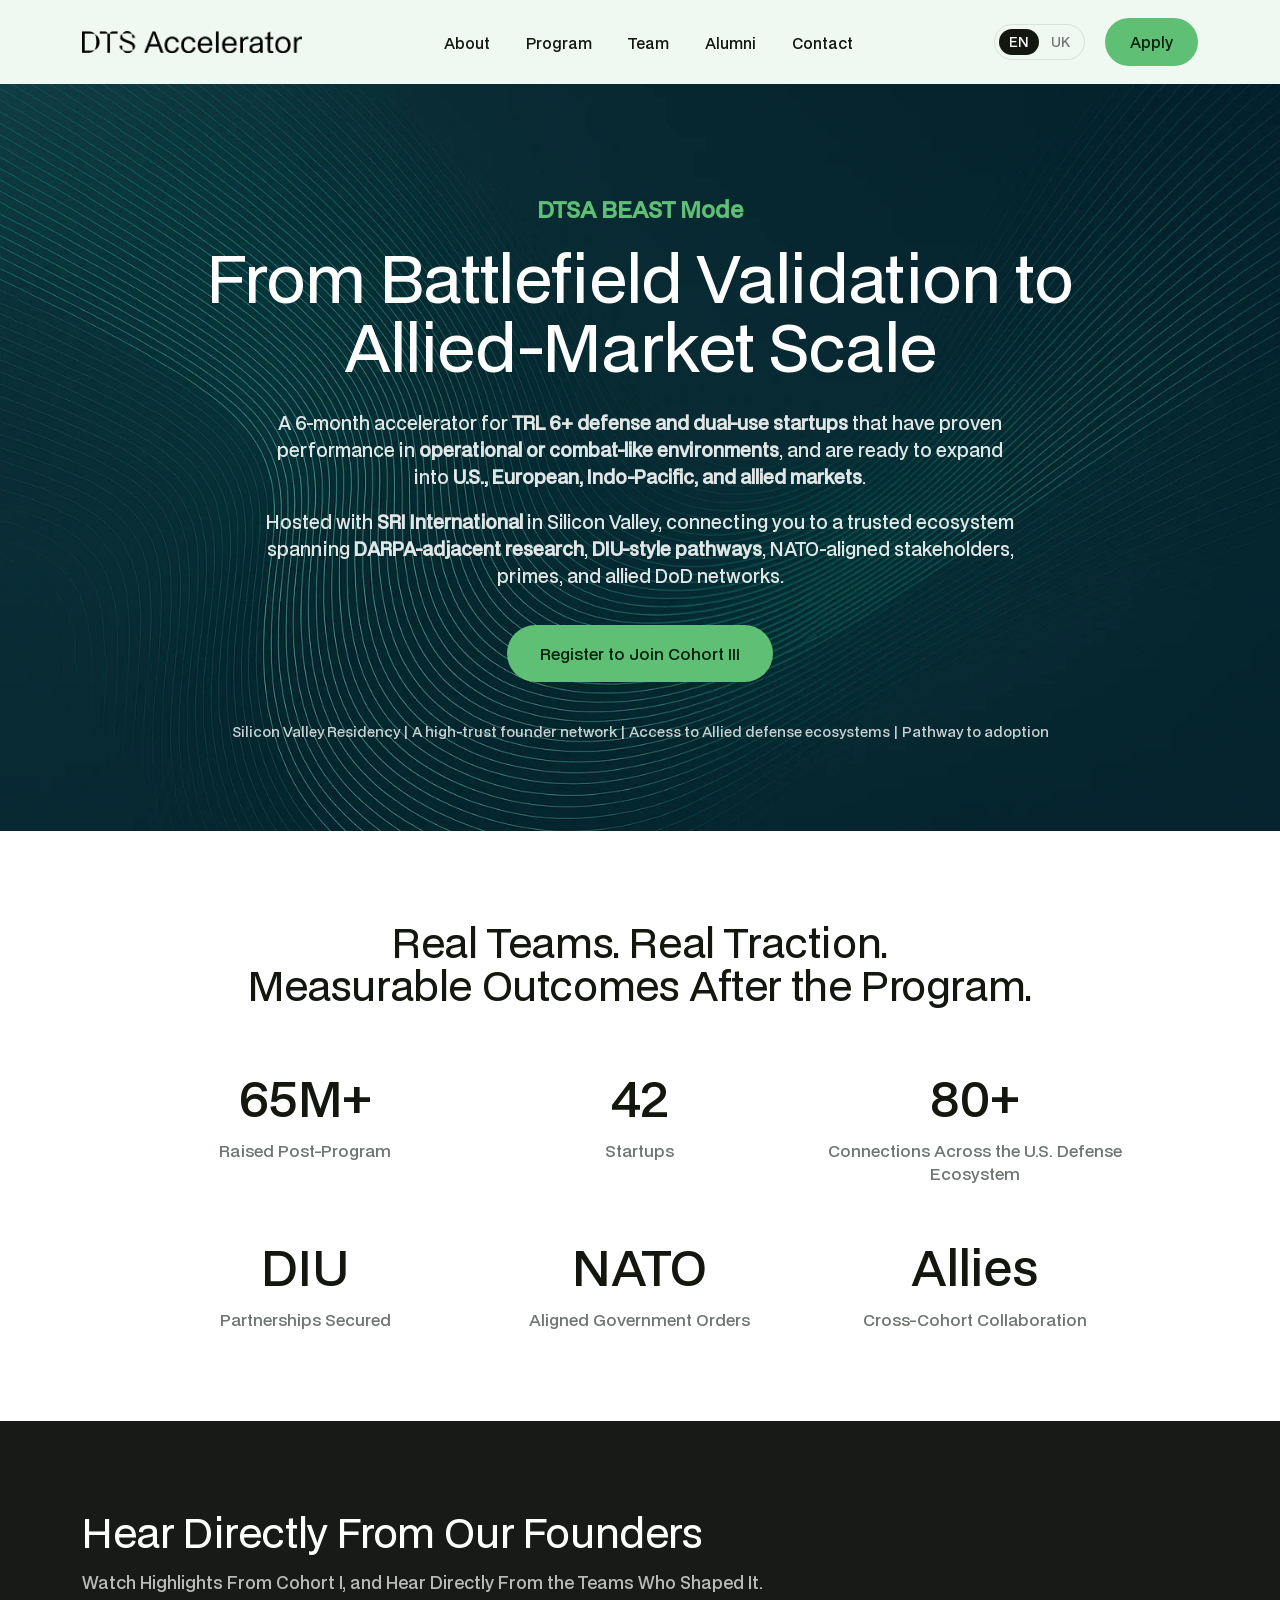
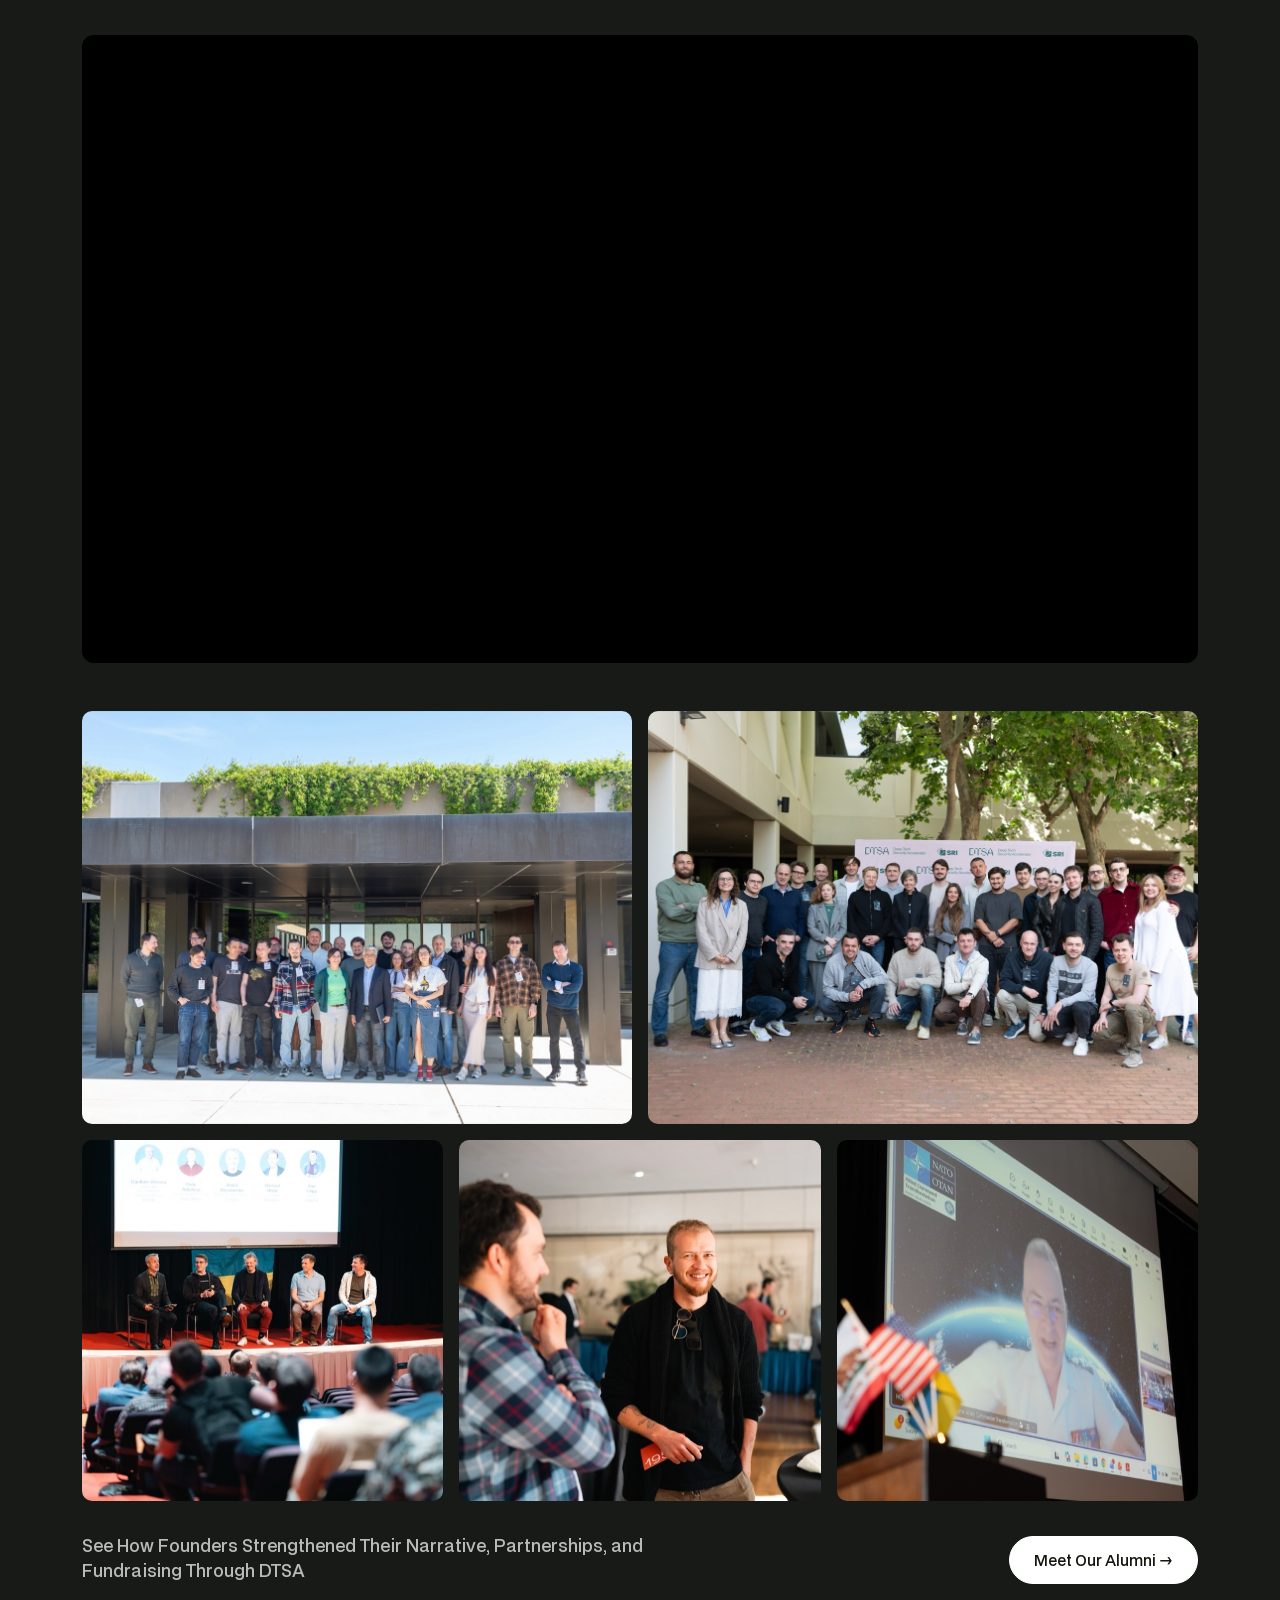
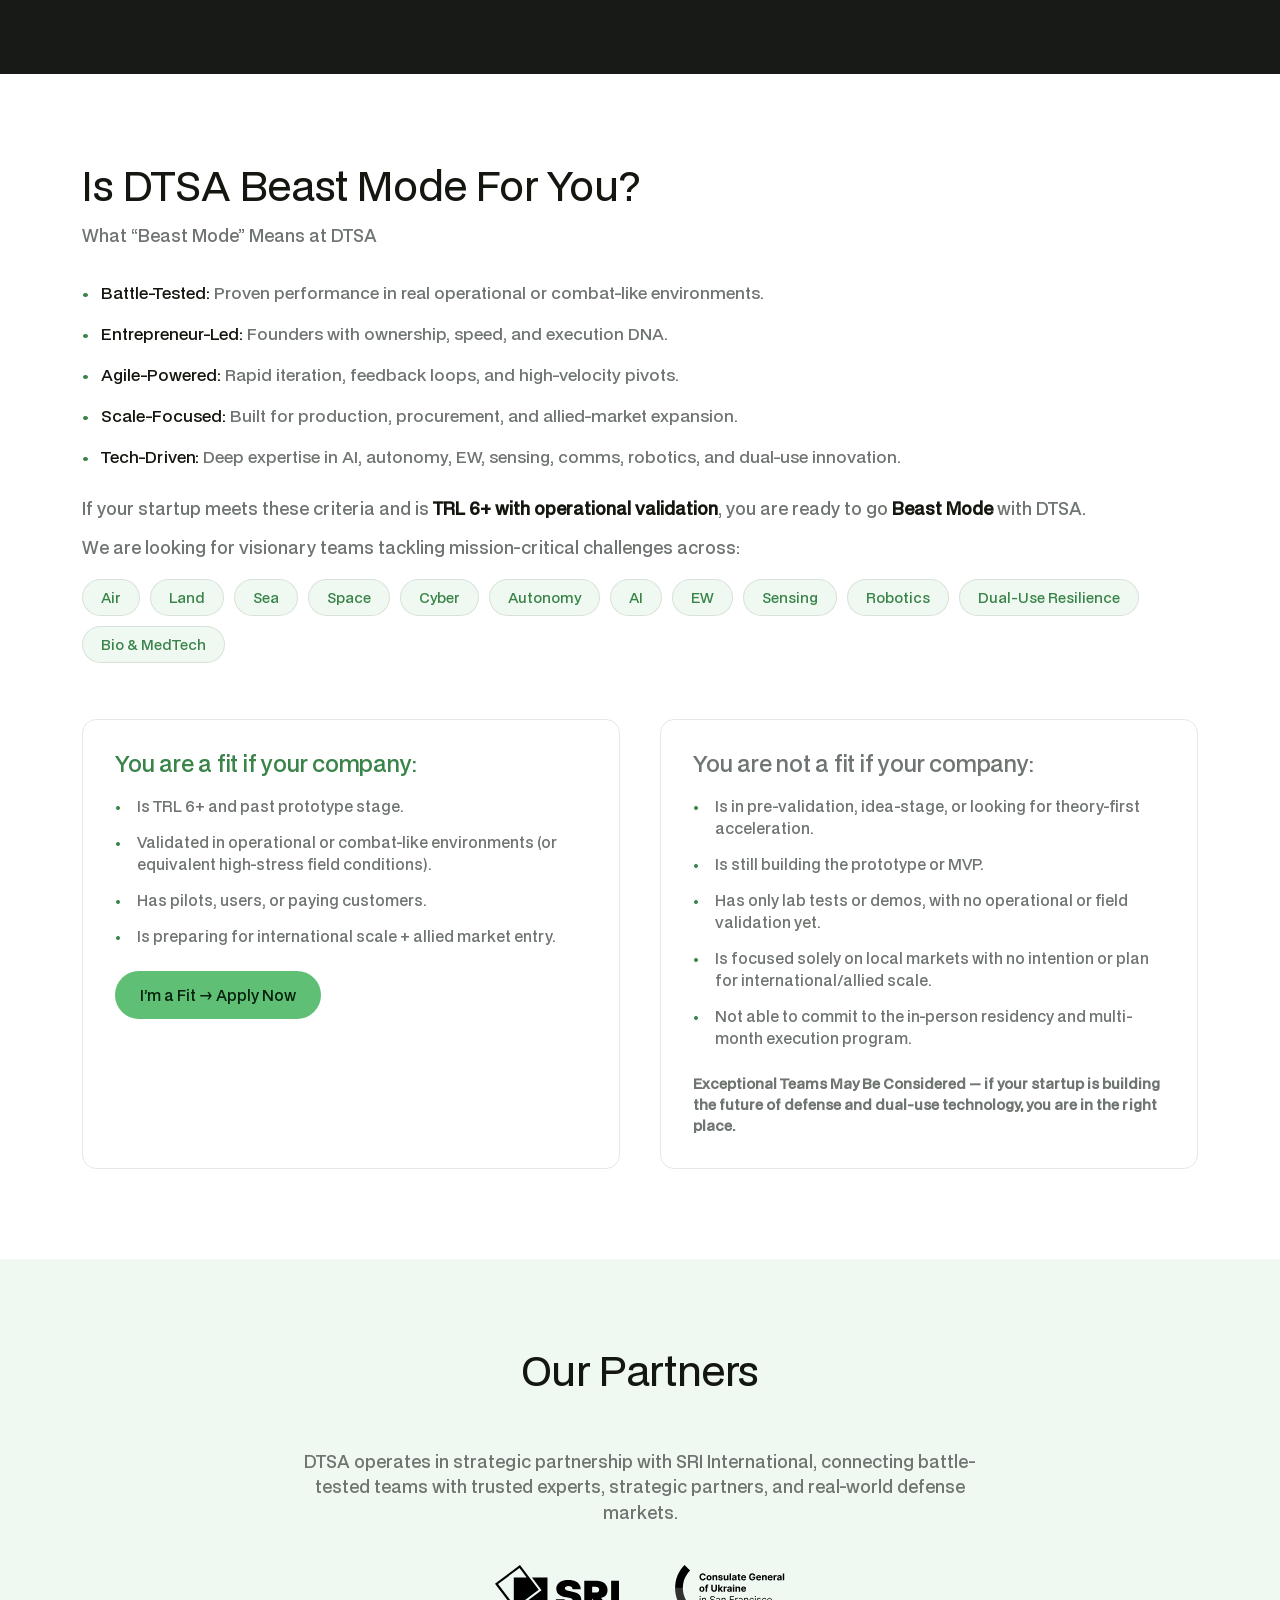
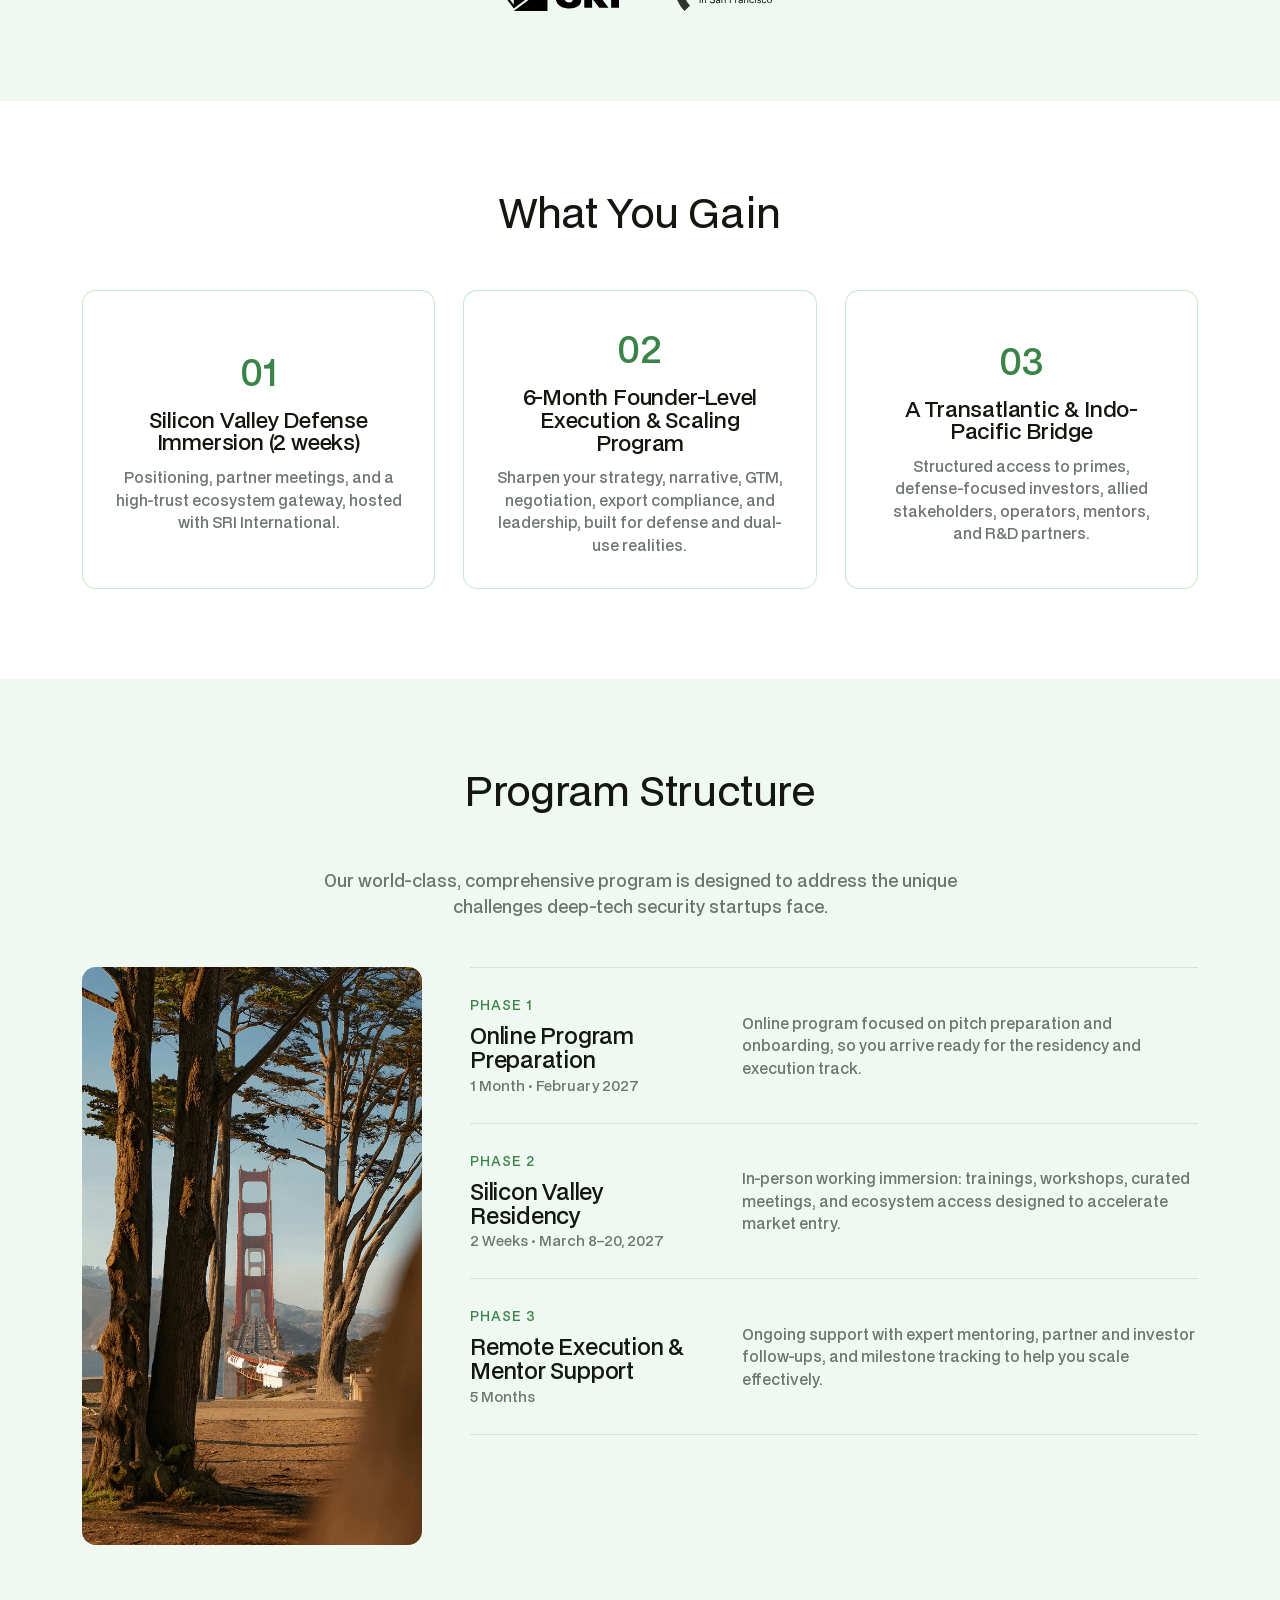
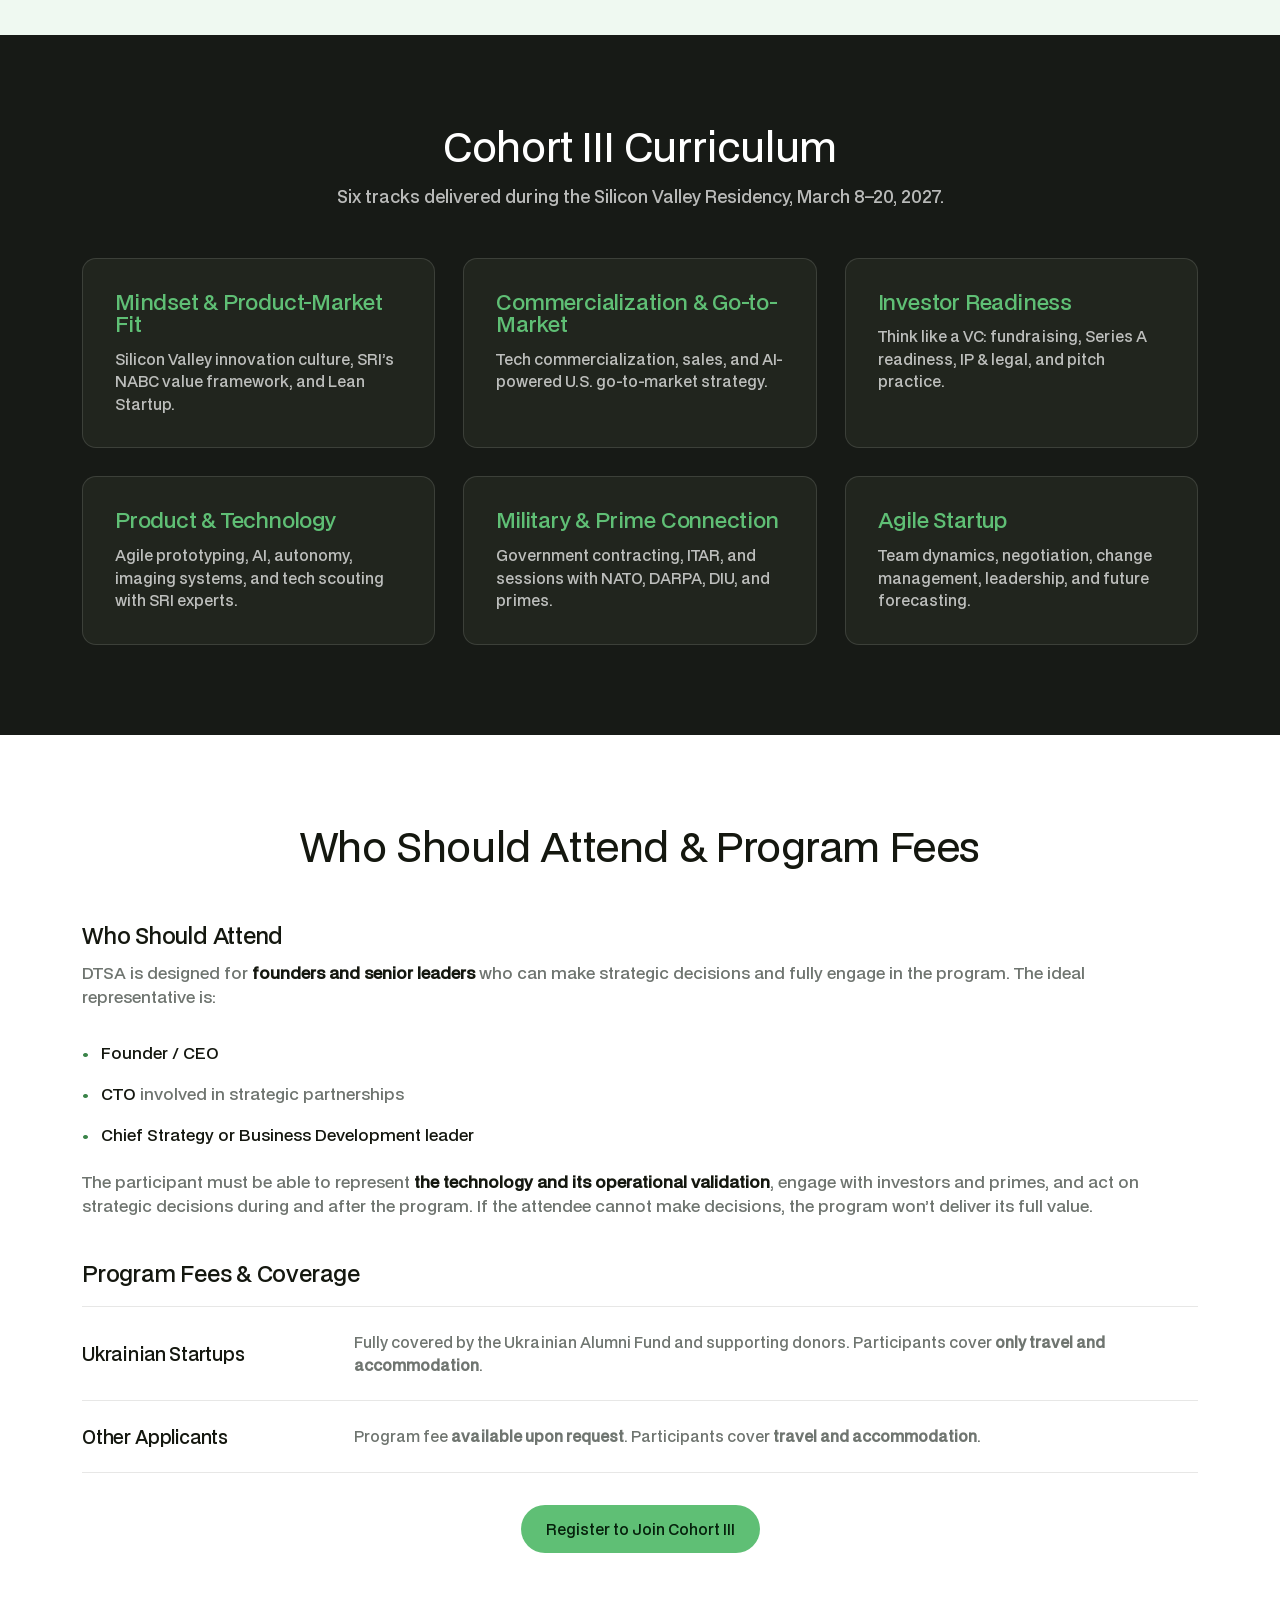
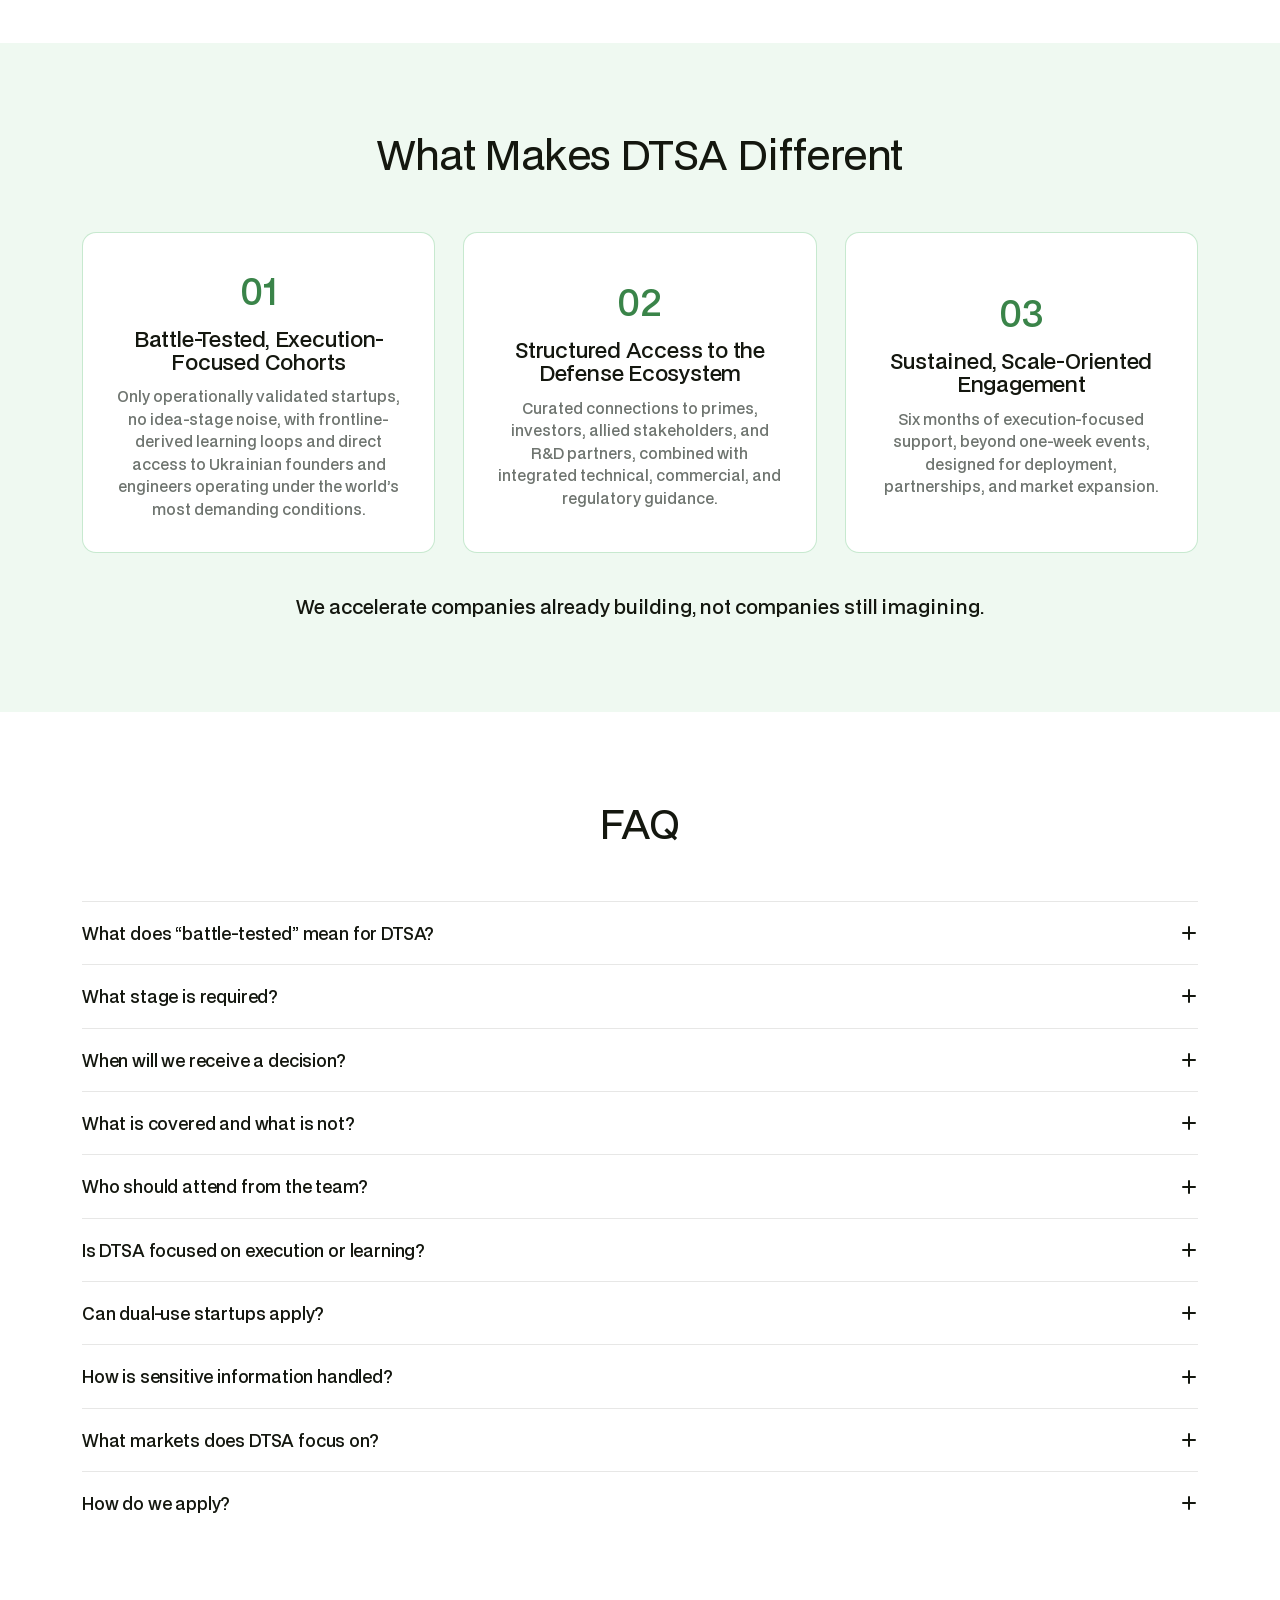
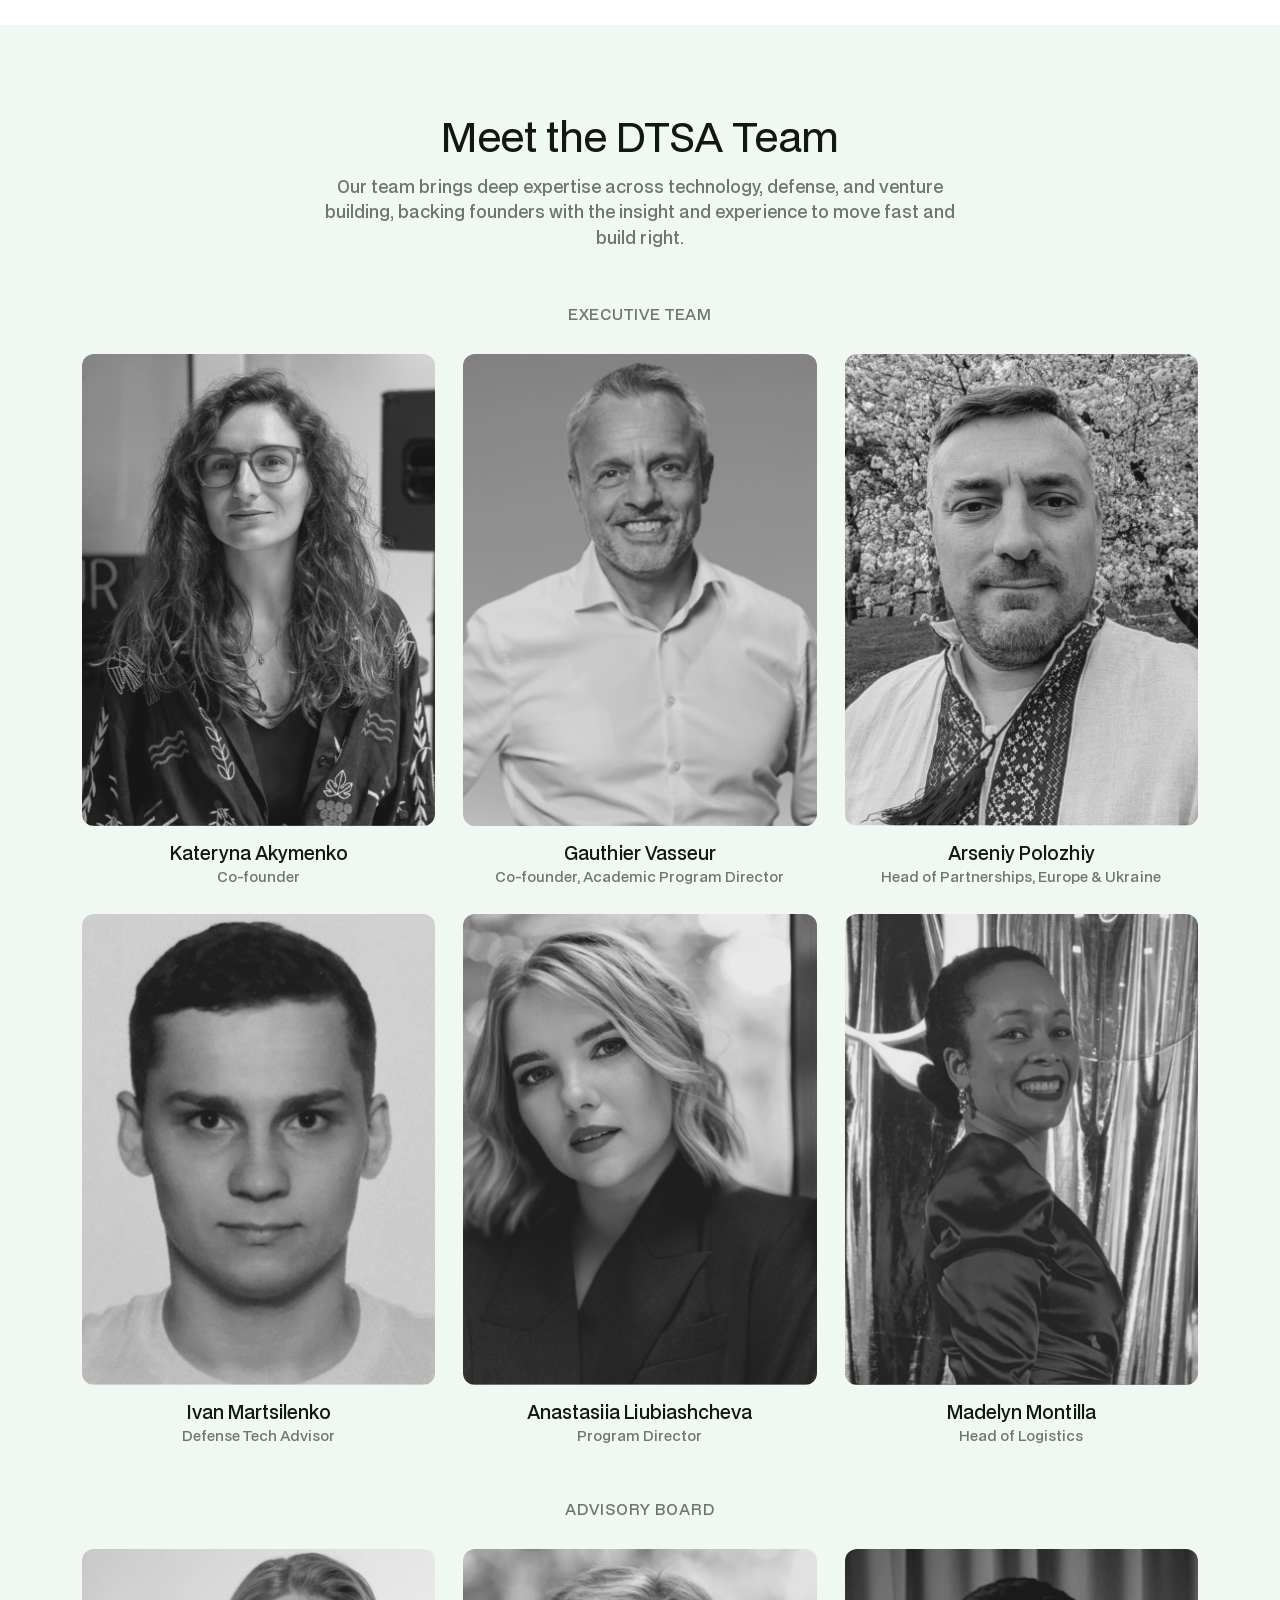
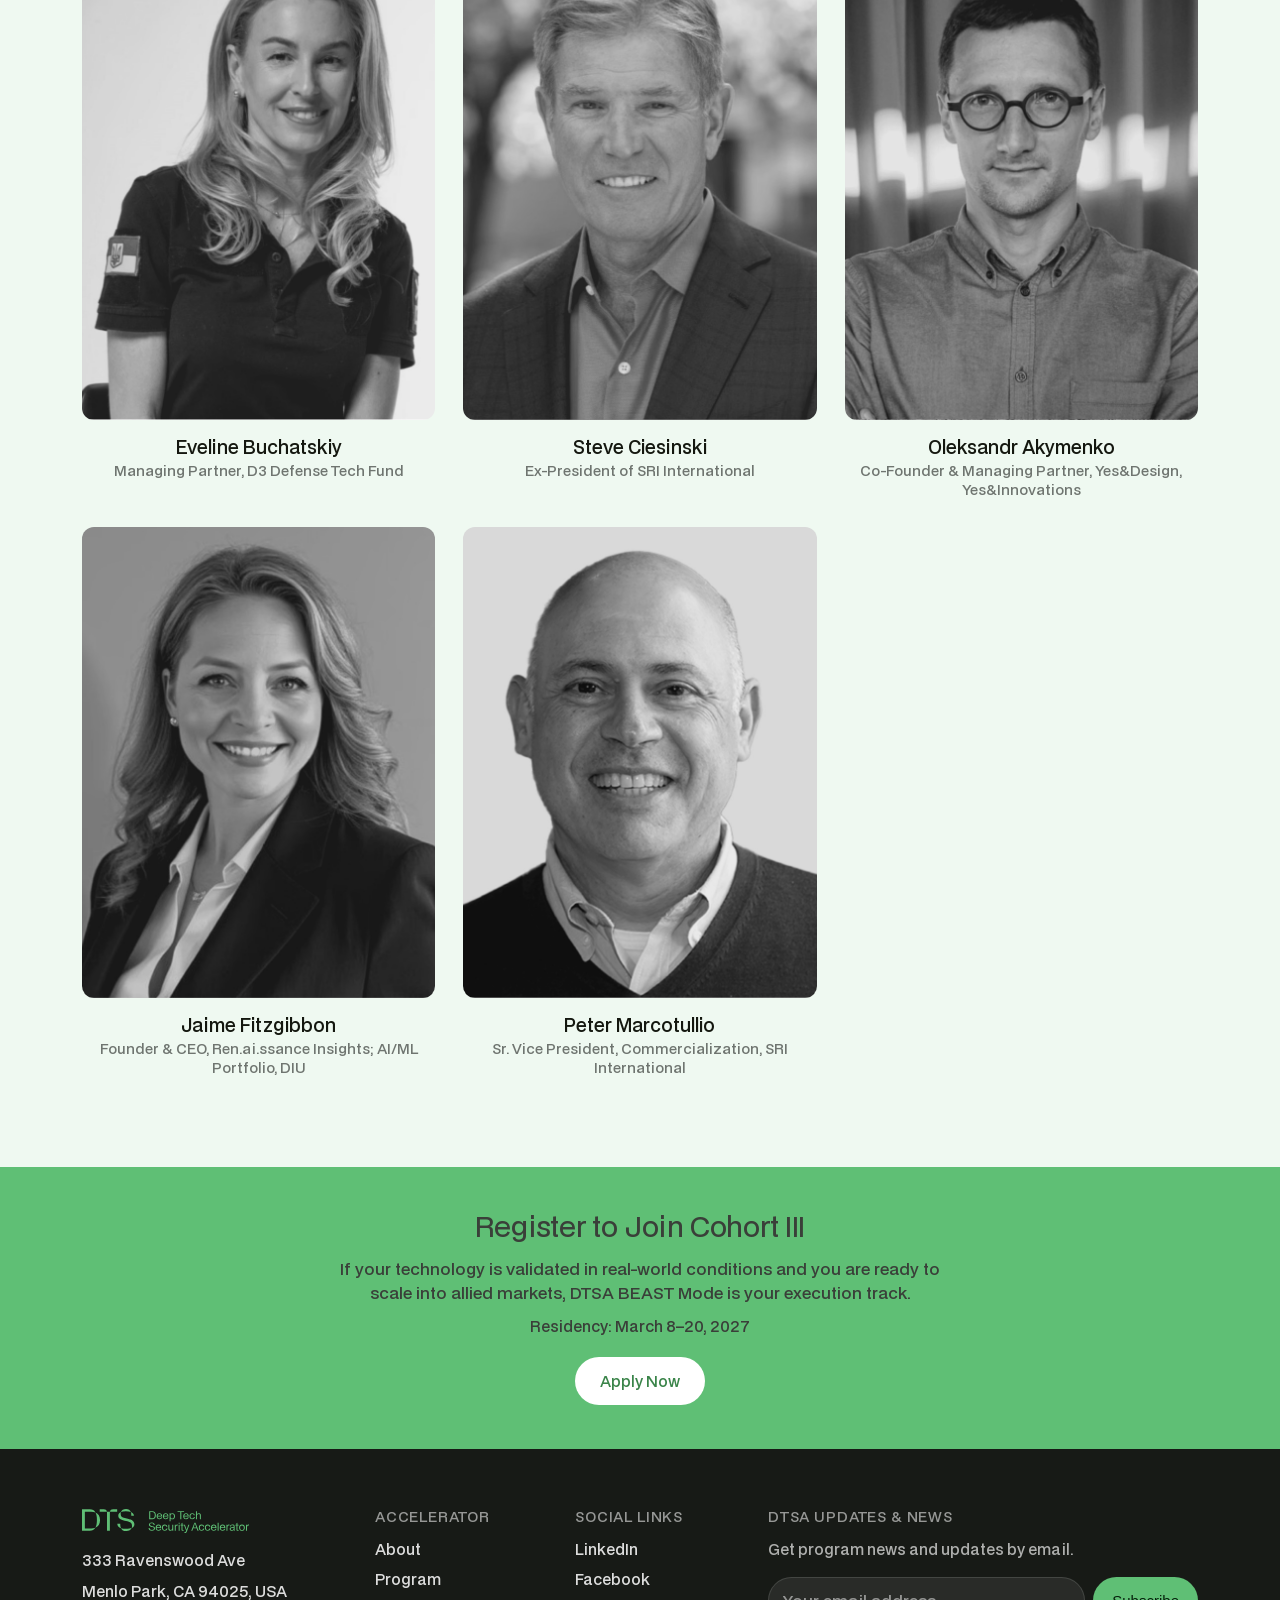
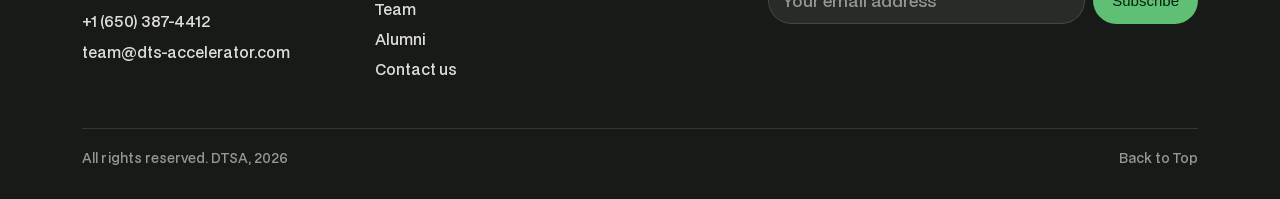
==== commit 0e1907ef: "Application link& button + minor updates" ====
--- a/index.html
+++ b/index.html
@@ -25,7 +25,7 @@
         <a class="active" href="./">EN</a>
         <a href="./uk/">UK</a>
       </div>
-      <a class="btn btn-primary" href="https://forms.gle/N11L7pqNefYQdxHu8" target="_blank" rel="noopener">Pre-apply</a>
+      <a class="btn btn-primary" href="https://forms.gle/uURVsMgo7BywUbKDA" target="_blank" rel="noopener">Apply</a>
     </div>
     <button class="nav-toggle" aria-label="Toggle menu" aria-expanded="false">
       <span></span><span></span><span></span>
@@ -37,9 +37,9 @@
   <div class="wrap" style="padding:0">
     <div class="eyebrow">DTSA BEAST Mode</div>
     <h1>From Battlefield Validation to<br>Allied-Market Scale</h1>
-    <p class="lede">A 6-month accelerator for <b>TRL 6+ defense and dual-use startups</b> that have proven performance in <b>operational or combat-like environments</b>, and are ready to expand into <b>U.S., European, and Indo-Pacific</b> allied markets.</p>
+    <p class="lede">A 6-month accelerator for <b>TRL 6+ defense and dual-use startups</b> that have proven performance in <b>operational or combat-like environments</b>, and are ready to expand into <b>U.S., European, Indo-Pacific, and allied markets</b>.</p>
     <p class="lede">Hosted with <b>SRI International</b> in Silicon Valley, connecting you to a trusted ecosystem spanning <b>DARPA-adjacent research</b>, <b>DIU-style pathways</b>, NATO-aligned stakeholders, primes, and allied DoD networks.</p>
-    <a class="btn btn-primary" href="https://forms.gle/N11L7pqNefYQdxHu8" target="_blank" rel="noopener">Pre-register to Join Cohort III</a>
+    <a class="btn btn-primary" href="https://forms.gle/uURVsMgo7BywUbKDA" target="_blank" rel="noopener">Register to Join Cohort III</a>
     <div class="taglines">Silicon Valley Residency | A high-trust founder network | Access to Allied defense ecosystems | Pathway to adoption</div>
   </div>
 </section>
@@ -118,7 +118,7 @@
           <li>Has pilots, users, or paying customers.</li>
           <li>Is preparing for international scale + allied market entry.</li>
         </ul>
-        <a class="btn btn-primary" style="margin-top:24px" href="https://forms.gle/N11L7pqNefYQdxHu8" target="_blank" rel="noopener">I&rsquo;m a Fit &rarr; Apply Now</a>
+        <a class="btn btn-primary" style="margin-top:24px" href="https://forms.gle/uURVsMgo7BywUbKDA" target="_blank" rel="noopener">I&rsquo;m a Fit &rarr; Apply Now</a>
       </div>
       <div class="fit-card">
         <h3 style="color:var(--gray)">You are not a fit if your company:</h3>
@@ -263,7 +263,7 @@
         </div>
       </div>
     </div>
-    <a class="btn btn-primary" style="margin-top:32px" href="https://forms.gle/N11L7pqNefYQdxHu8" target="_blank" rel="noopener">Pre-register to Join Cohort III</a>
+    <a class="btn btn-primary" style="margin-top:32px" href="https://forms.gle/uURVsMgo7BywUbKDA" target="_blank" rel="noopener">Register to Join Cohort III</a>
   </div>
 </section>
 
@@ -303,8 +303,8 @@
       <details class="faq-item" name="faq"><summary><h3 class="q">Is DTSA focused on execution or learning?</h3><span class="icon" aria-hidden="true"></span></summary><div class="a">Execution-focused: procurement readiness, market entry, partnerships, and scaling.</div></details>
       <details class="faq-item" name="faq"><summary><h3 class="q">Can dual-use startups apply?</h3><span class="icon" aria-hidden="true"></span></summary><div class="a">Yes. DTSA is built for defense and dual-use technologies.</div></details>
       <details class="faq-item" name="faq"><summary><h3 class="q">How is sensitive information handled?</h3><span class="icon" aria-hidden="true"></span></summary><div class="a">Share only what is required for evaluation and partnership conversations.</div></details>
-      <details class="faq-item" name="faq"><summary><h3 class="q">What markets does DTSA focus on?</h3><span class="icon" aria-hidden="true"></span></summary><div class="a">U.S., European, and Indo-Pacific allied markets.</div></details>
-      <details class="faq-item" name="faq"><summary><h3 class="q">How do we apply?</h3><span class="icon" aria-hidden="true"></span></summary><div class="a">Pre-register to Join Cohort III.</div></details>
+      <details class="faq-item" name="faq"><summary><h3 class="q">What markets does DTSA focus on?</h3><span class="icon" aria-hidden="true"></span></summary><div class="a">U.S., European, Indo-Pacific, and allied markets.</div></details>
+      <details class="faq-item" name="faq"><summary><h3 class="q">How do we apply?</h3><span class="icon" aria-hidden="true"></span></summary><div class="a">Complete our <a href="https://forms.gle/uURVsMgo7BywUbKDA" target="_blank" rel="noopener" style="color:var(--green-dark);text-decoration:underline">application form</a> to apply for Cohort III.</div></details>
     </div>
   </div>
 </section>
@@ -337,10 +337,10 @@
 
 <section class="cta-band cta-band-green">
   <div class="wrap">
-    <h2>Pre-register for Cohort III</h2>
+    <h2>Register to Join Cohort III</h2>
     <p style="max-width:600px;margin:16px auto 0;font-size:16px">If your technology is validated in real-world conditions and you are ready to scale into allied markets, DTSA BEAST Mode is your execution track.</p>
     <div class="residency">Residency: March 8&ndash;20, 2027</div>
-    <a class="btn btn-primary" href="https://forms.gle/N11L7pqNefYQdxHu8" target="_blank" rel="noopener">Join the Waiting List</a>
+    <a class="btn btn-primary" href="https://forms.gle/uURVsMgo7BywUbKDA" target="_blank" rel="noopener">Apply Now</a>
   </div>
 </section>
 
@@ -369,7 +369,7 @@
       </div>
     </div>
     <div class="footer-bottom">
-      <span>All right reserved. DTSA, 2026</span>
+      <span>All rights reserved. DTSA, 2026</span>
       <a href="#about">Back to Top</a>
     </div>
   </div>
--- a/styles.css
+++ b/styles.css
@@ -418,6 +418,35 @@
 .footer-col h4 { font-size: 14px; font-weight: 500; text-transform: uppercase; letter-spacing: 0.06em; color: rgba(255,255,255,0.55); margin-bottom: 14px; }
 .footer-col a, .footer-col p { display: block; font-size: 15px; margin-bottom: 8px; color: rgba(255,255,255,0.85); }
 .footer-col a:hover { color: var(--green); }
+.footer-newsletter { flex: 1 1 340px; max-width: 430px; }
+.footer-newsletter p { color: rgba(255,255,255,0.65); }
+.newsletter-input-row { display: flex; gap: 8px; margin-top: 16px; }
+.newsletter-input-row input {
+  min-width: 0;
+  flex: 1;
+  padding: 11px 14px;
+  border: 1px solid var(--border-dark);
+  border-radius: 999px;
+  color: var(--white);
+  background: rgba(255,255,255,0.08);
+  font: inherit;
+}
+.newsletter-input-row input::placeholder { color: rgba(255,255,255,0.5); }
+.newsletter-input-row input:focus { outline: 2px solid var(--green); outline-offset: 2px; }
+.newsletter-input-row .btn { padding: 11px 18px; }
+.newsletter-status { margin-top: 10px; font-size: 14px; }
+.newsletter-status:empty { display: none; }
+.sr-only {
+  position: absolute;
+  width: 1px;
+  height: 1px;
+  padding: 0;
+  margin: -1px;
+  overflow: hidden;
+  clip: rect(0, 0, 0, 0);
+  white-space: nowrap;
+  border: 0;
+}
 .footer-bottom {
   border-top: 1px solid var(--border-dark);
   margin-top: 40px;
@@ -530,6 +559,8 @@
   .phase .duration { margin-bottom: 4px; }
   .fee-row { grid-template-columns: 1fr; gap: 4px; align-items: start; }
   .footer-grid { flex-direction: column; gap: 24px; }
+  .footer-newsletter { max-width: none; }
+  .newsletter-input-row { flex-direction: column; align-items: stretch; }
   .form-row { grid-template-columns: 1fr; }
 
   .hero { padding: 70px 24px 60px; }
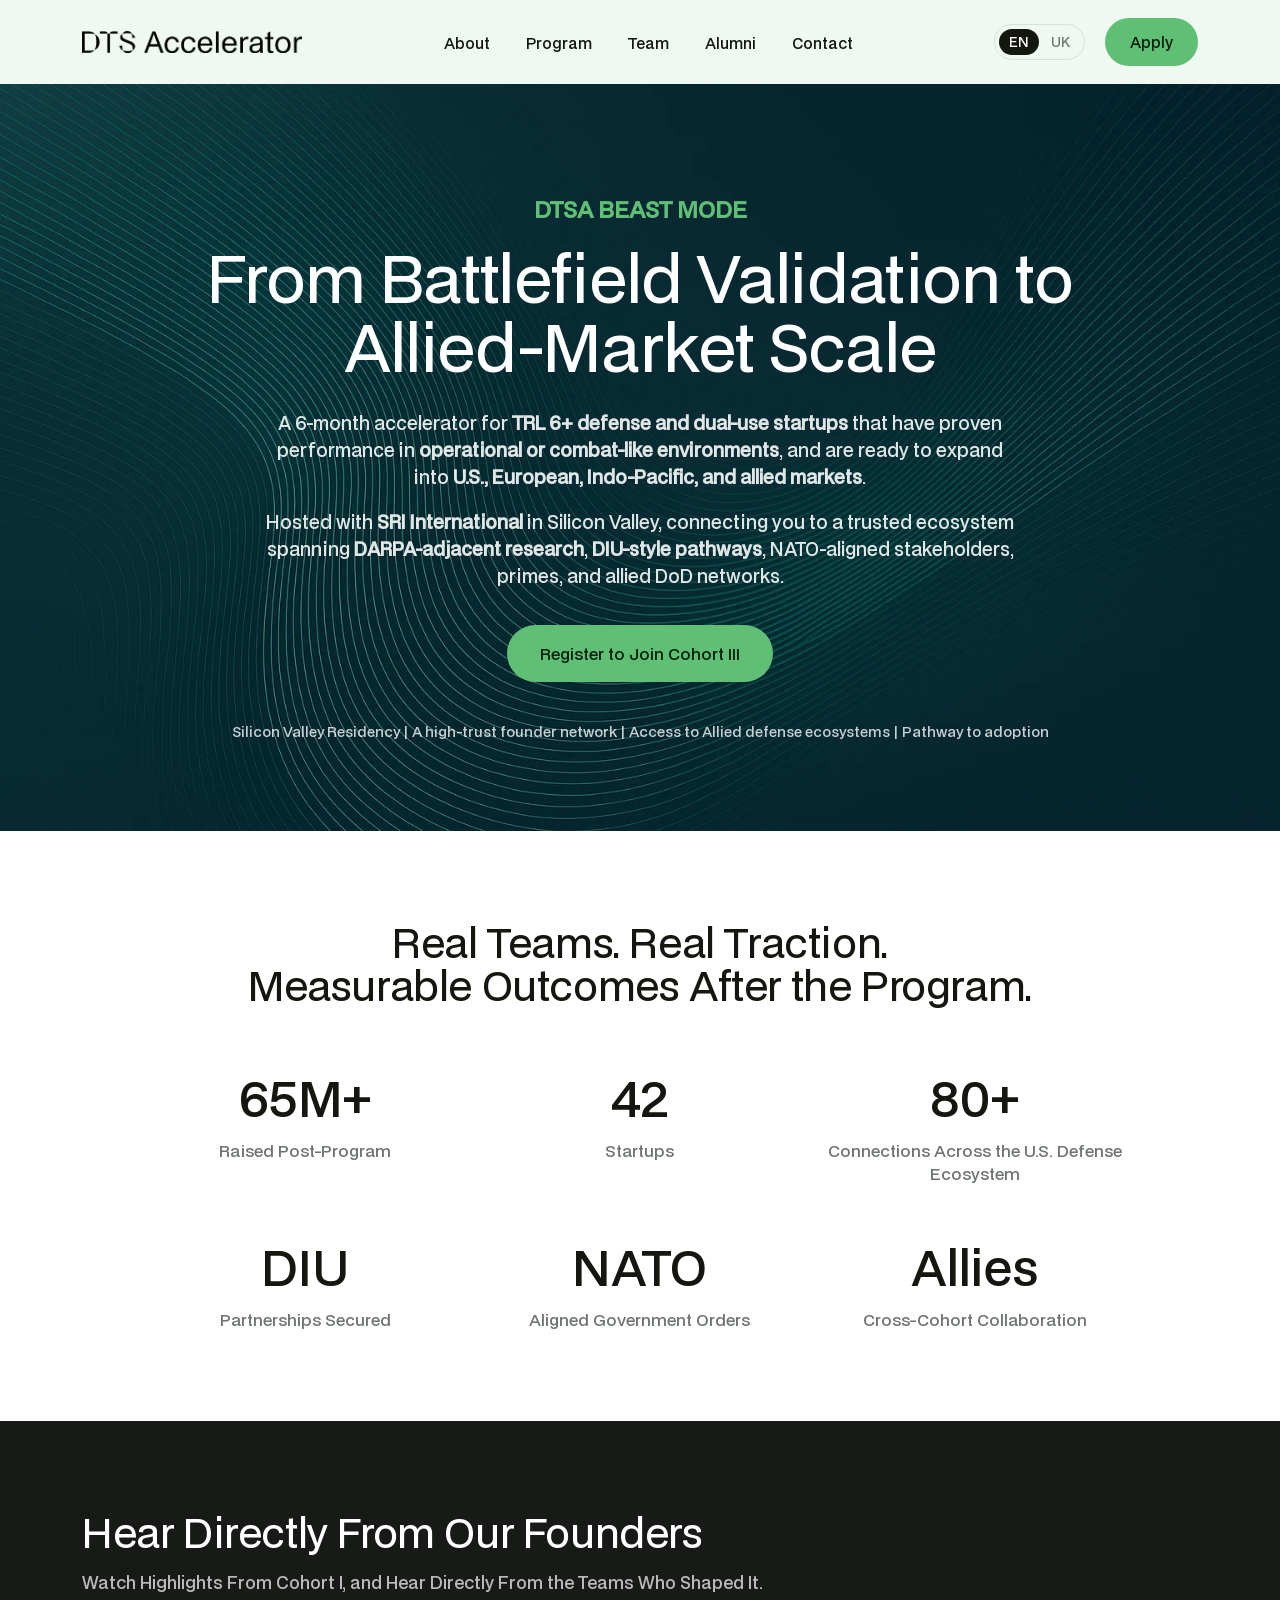
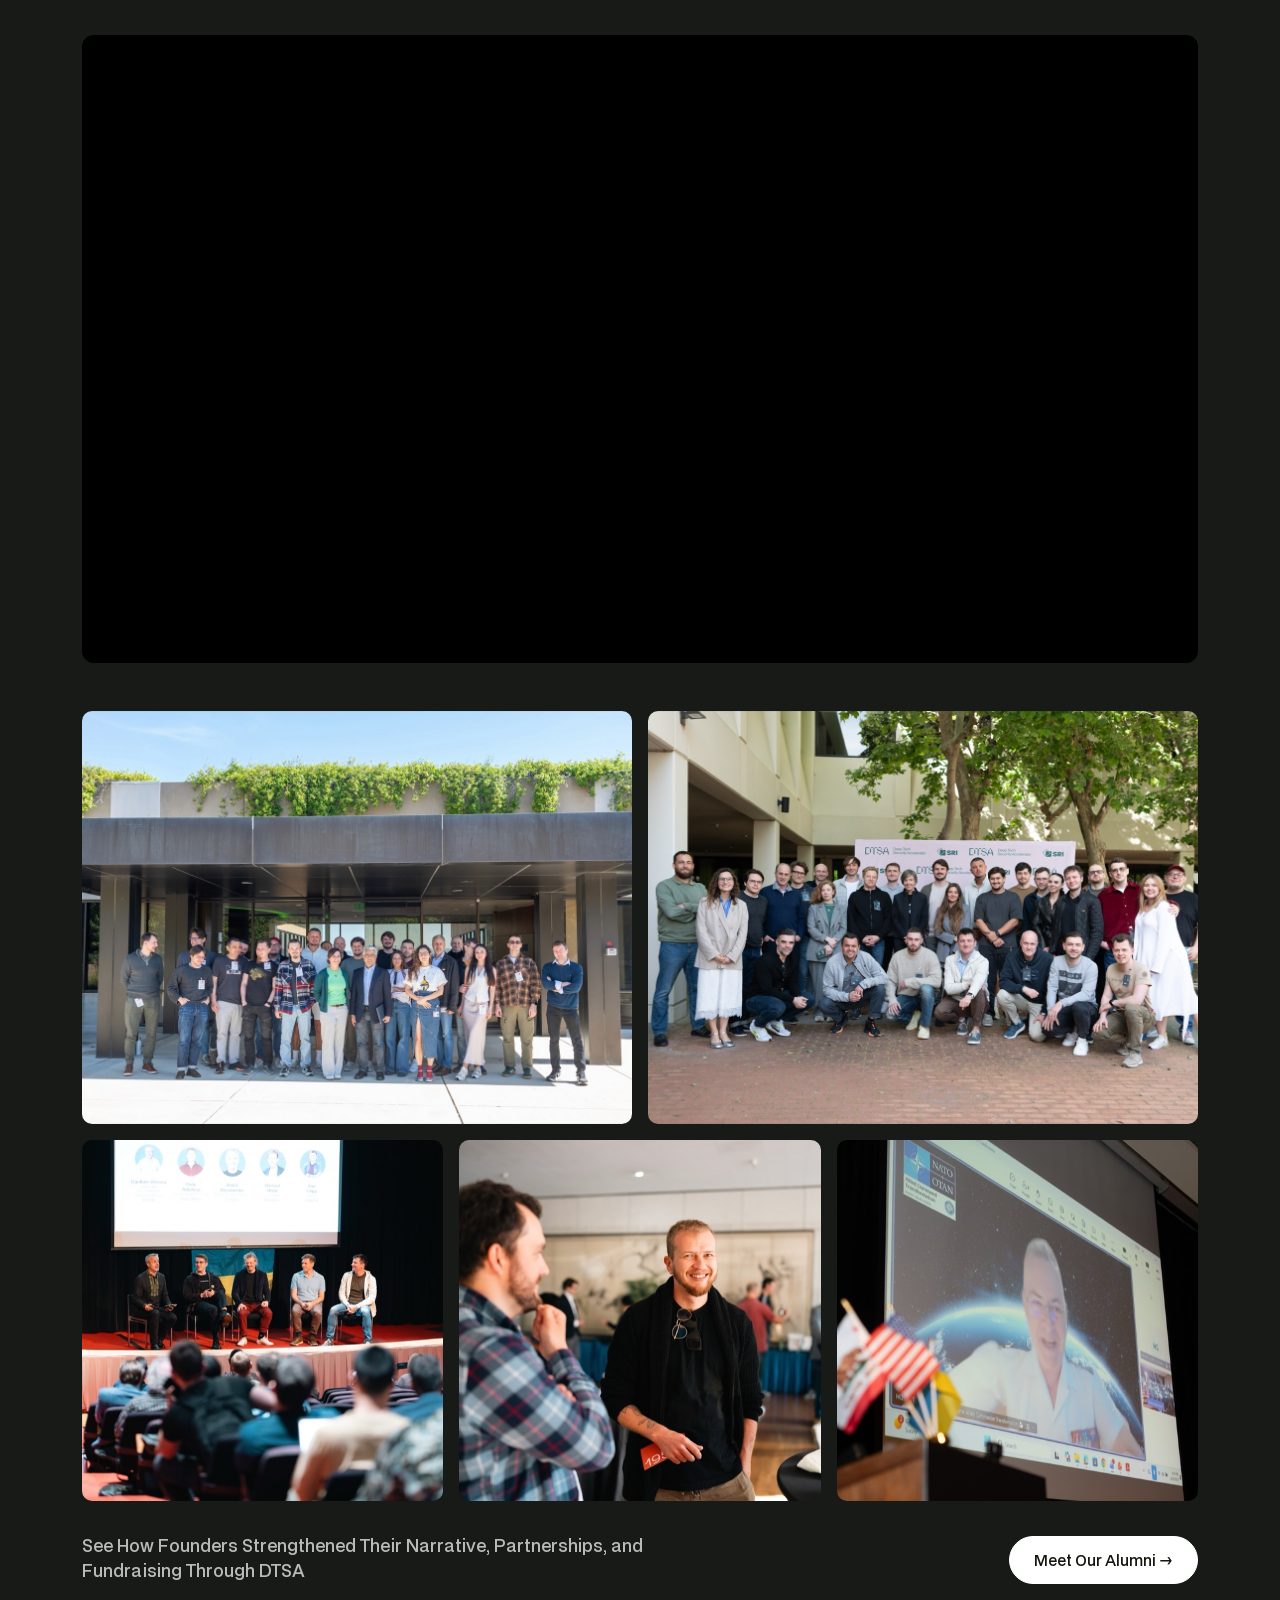
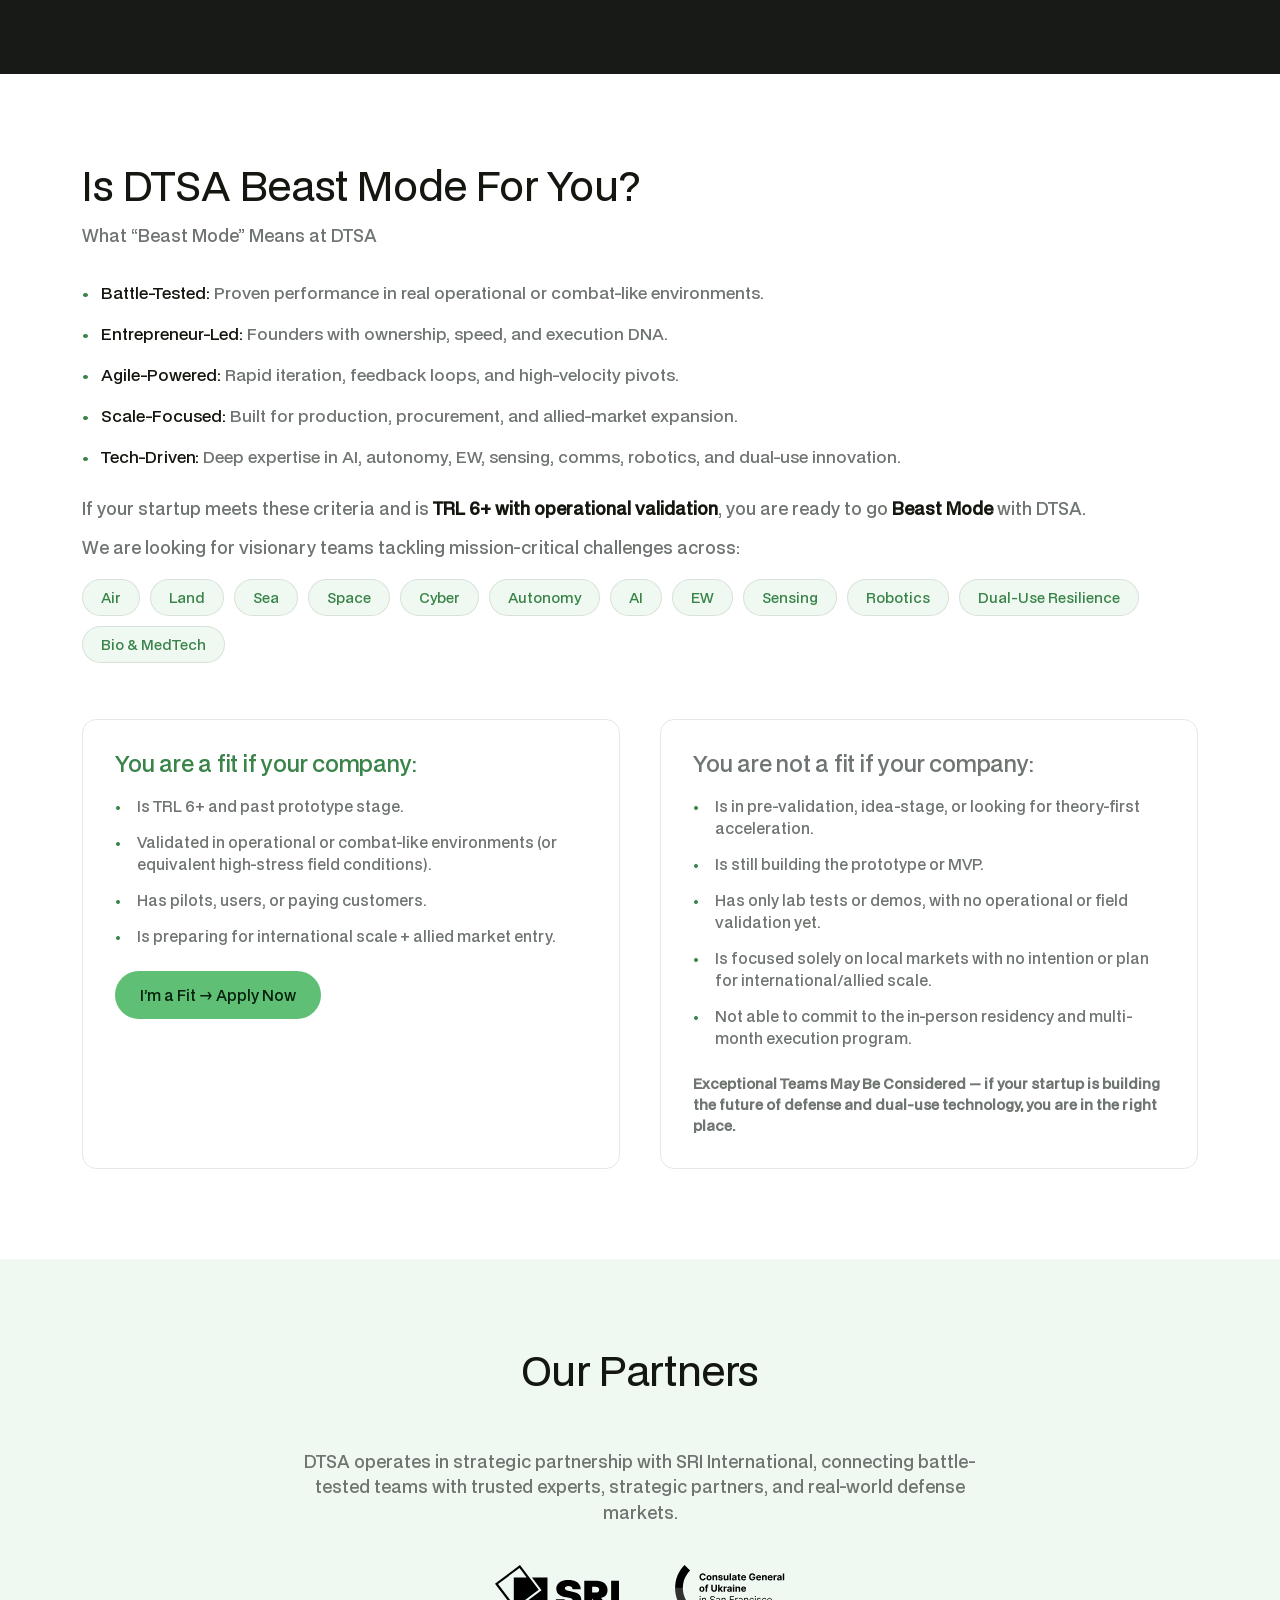
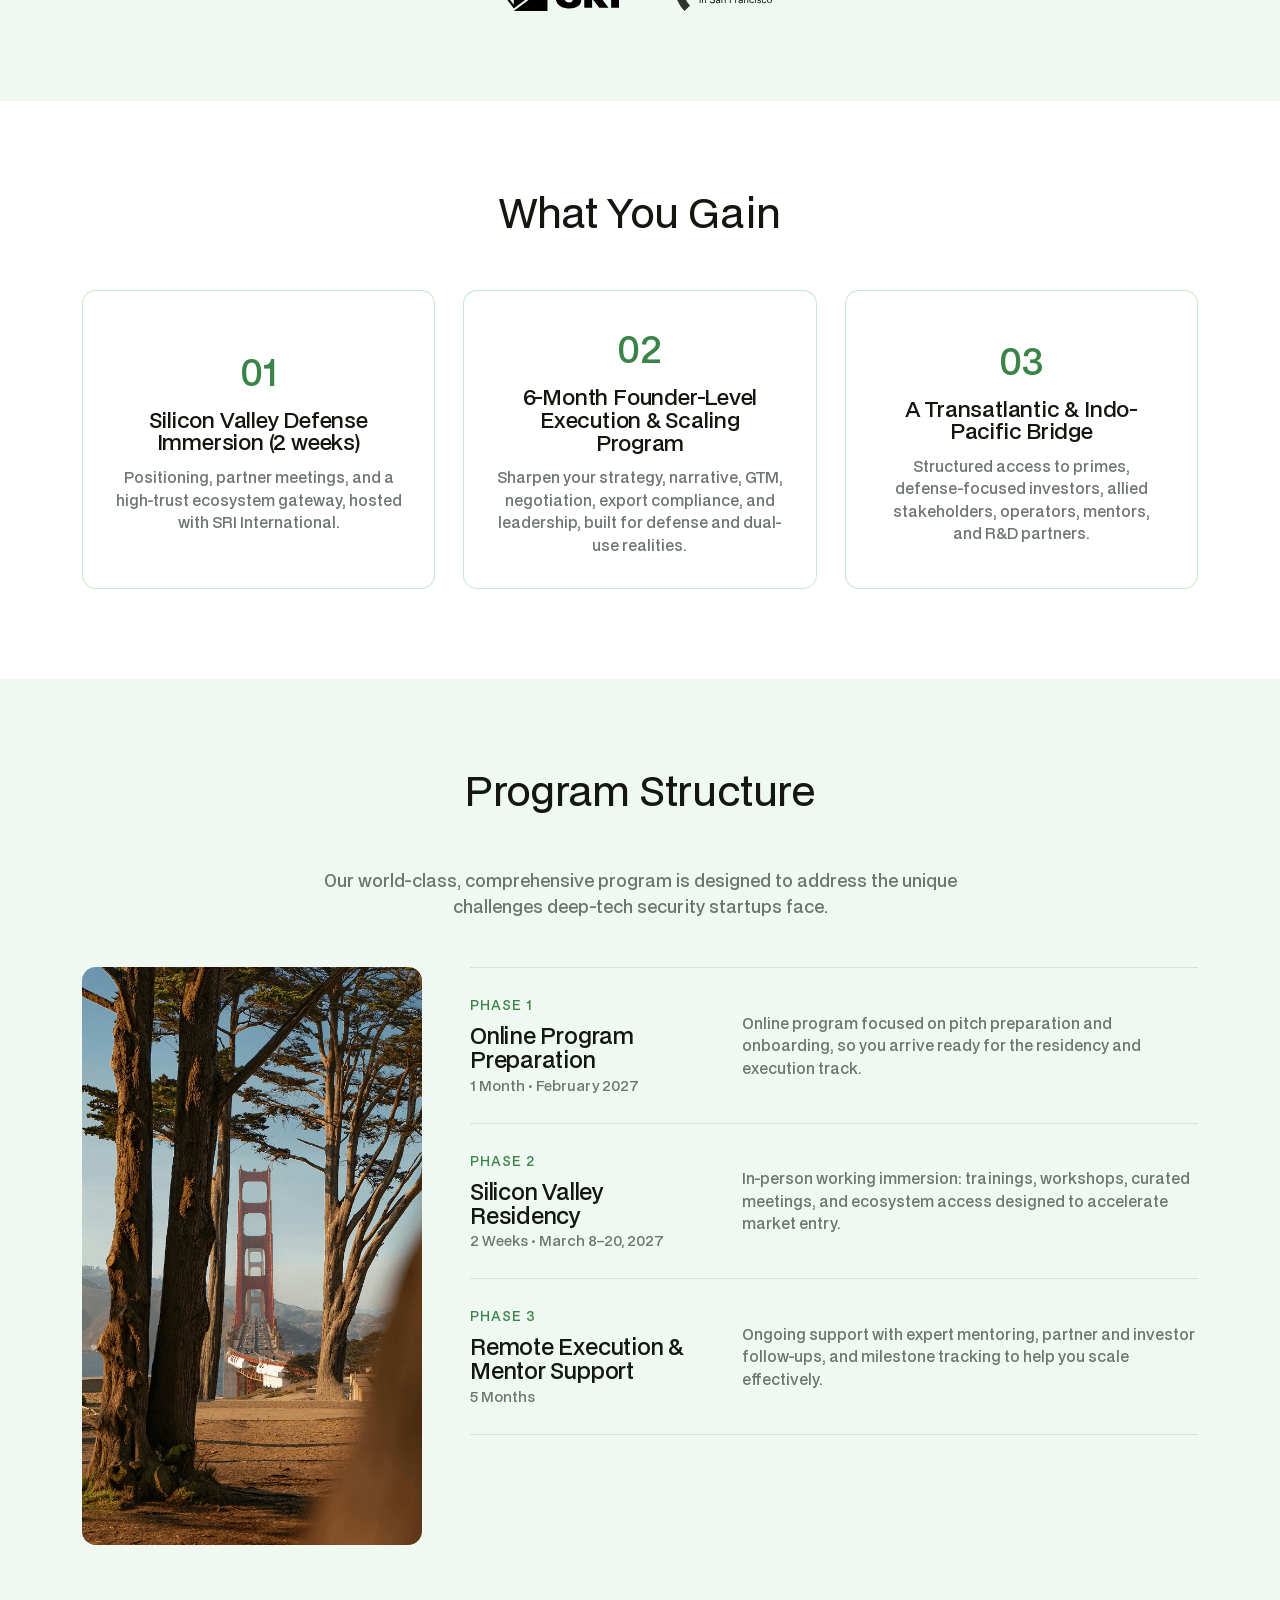
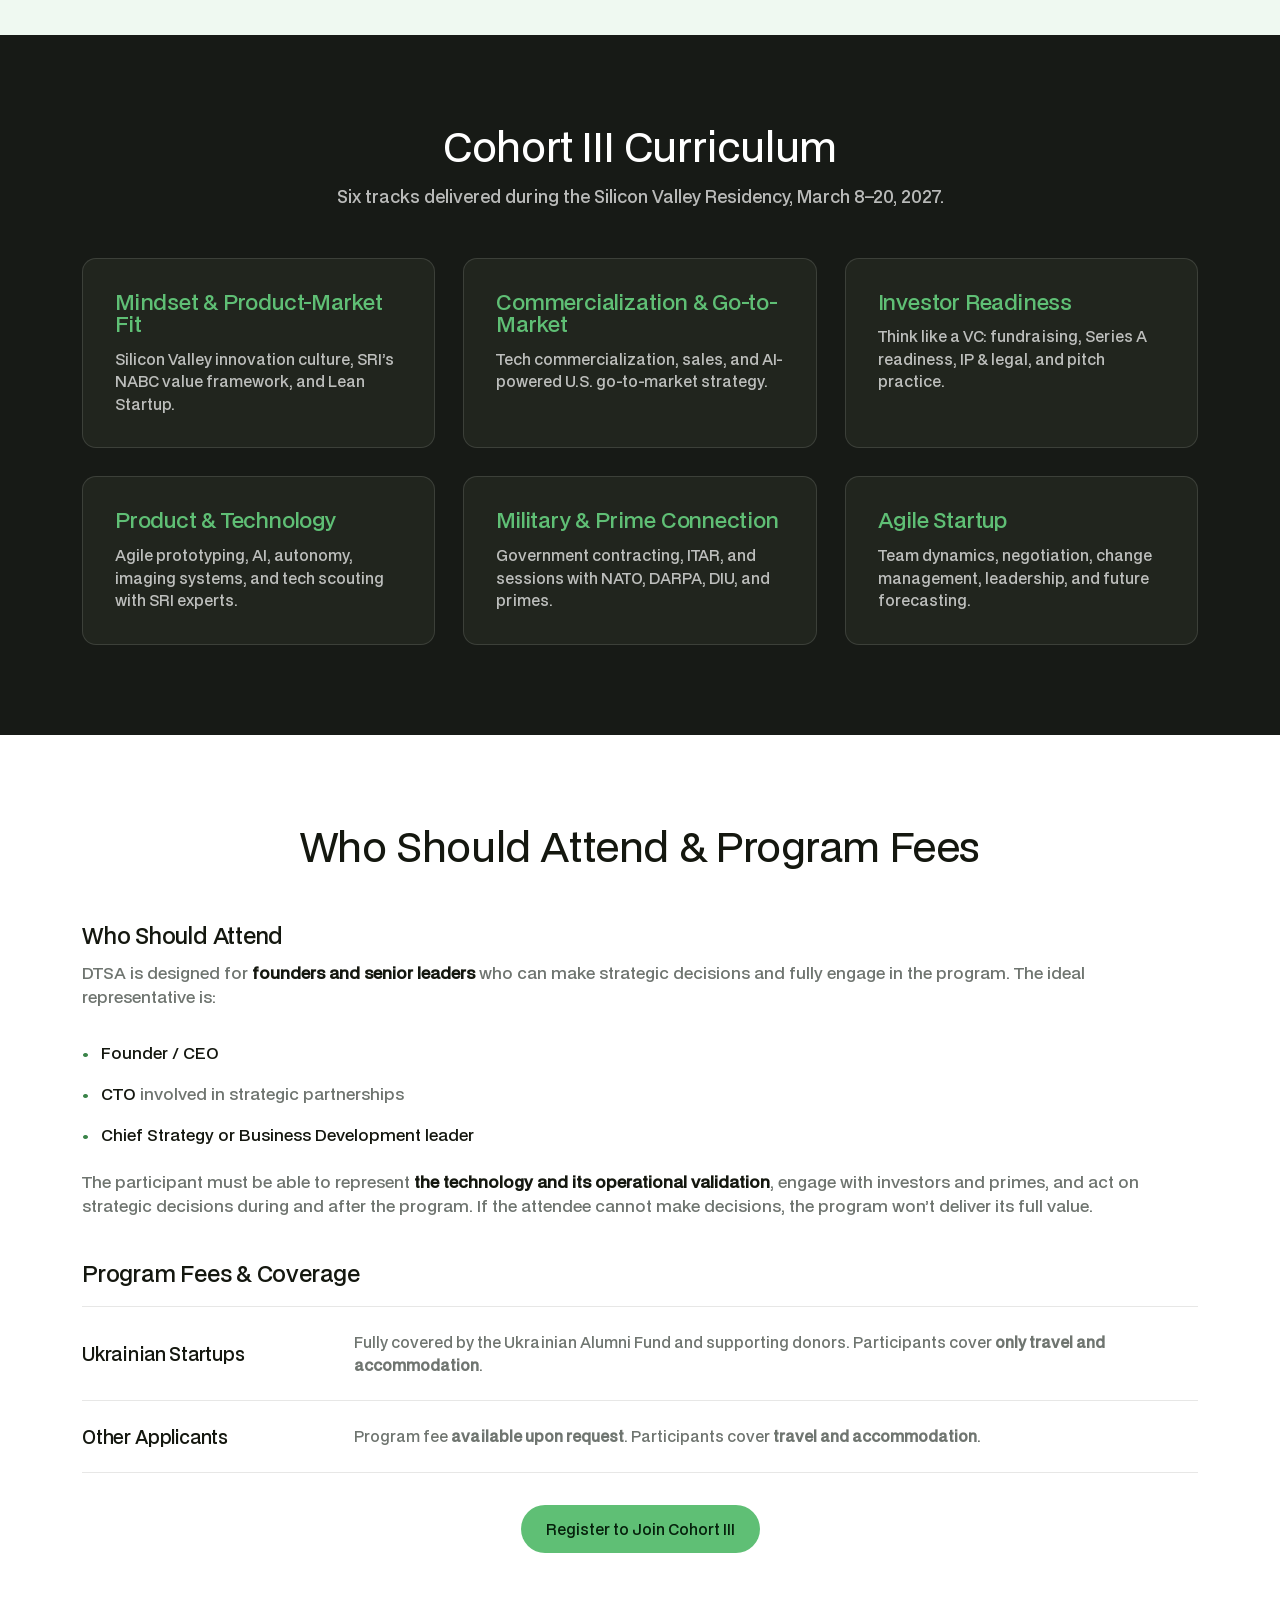
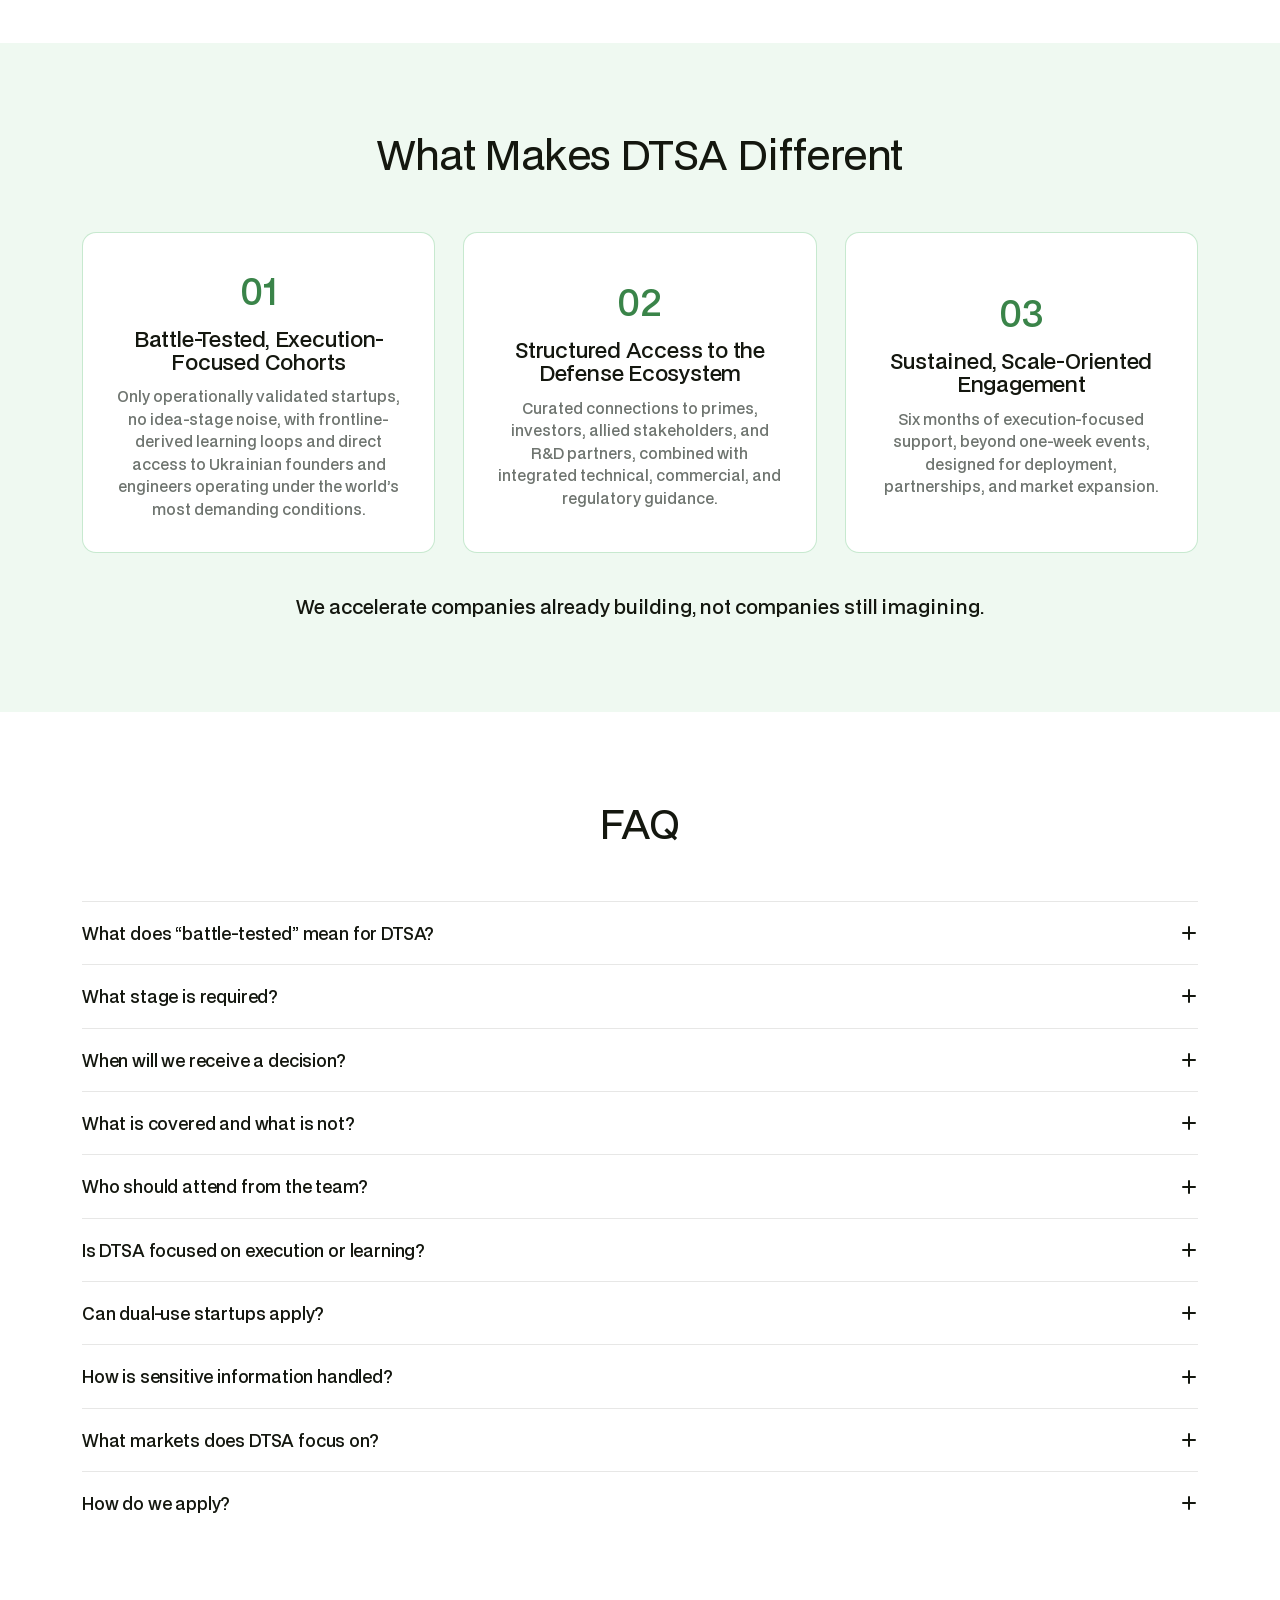
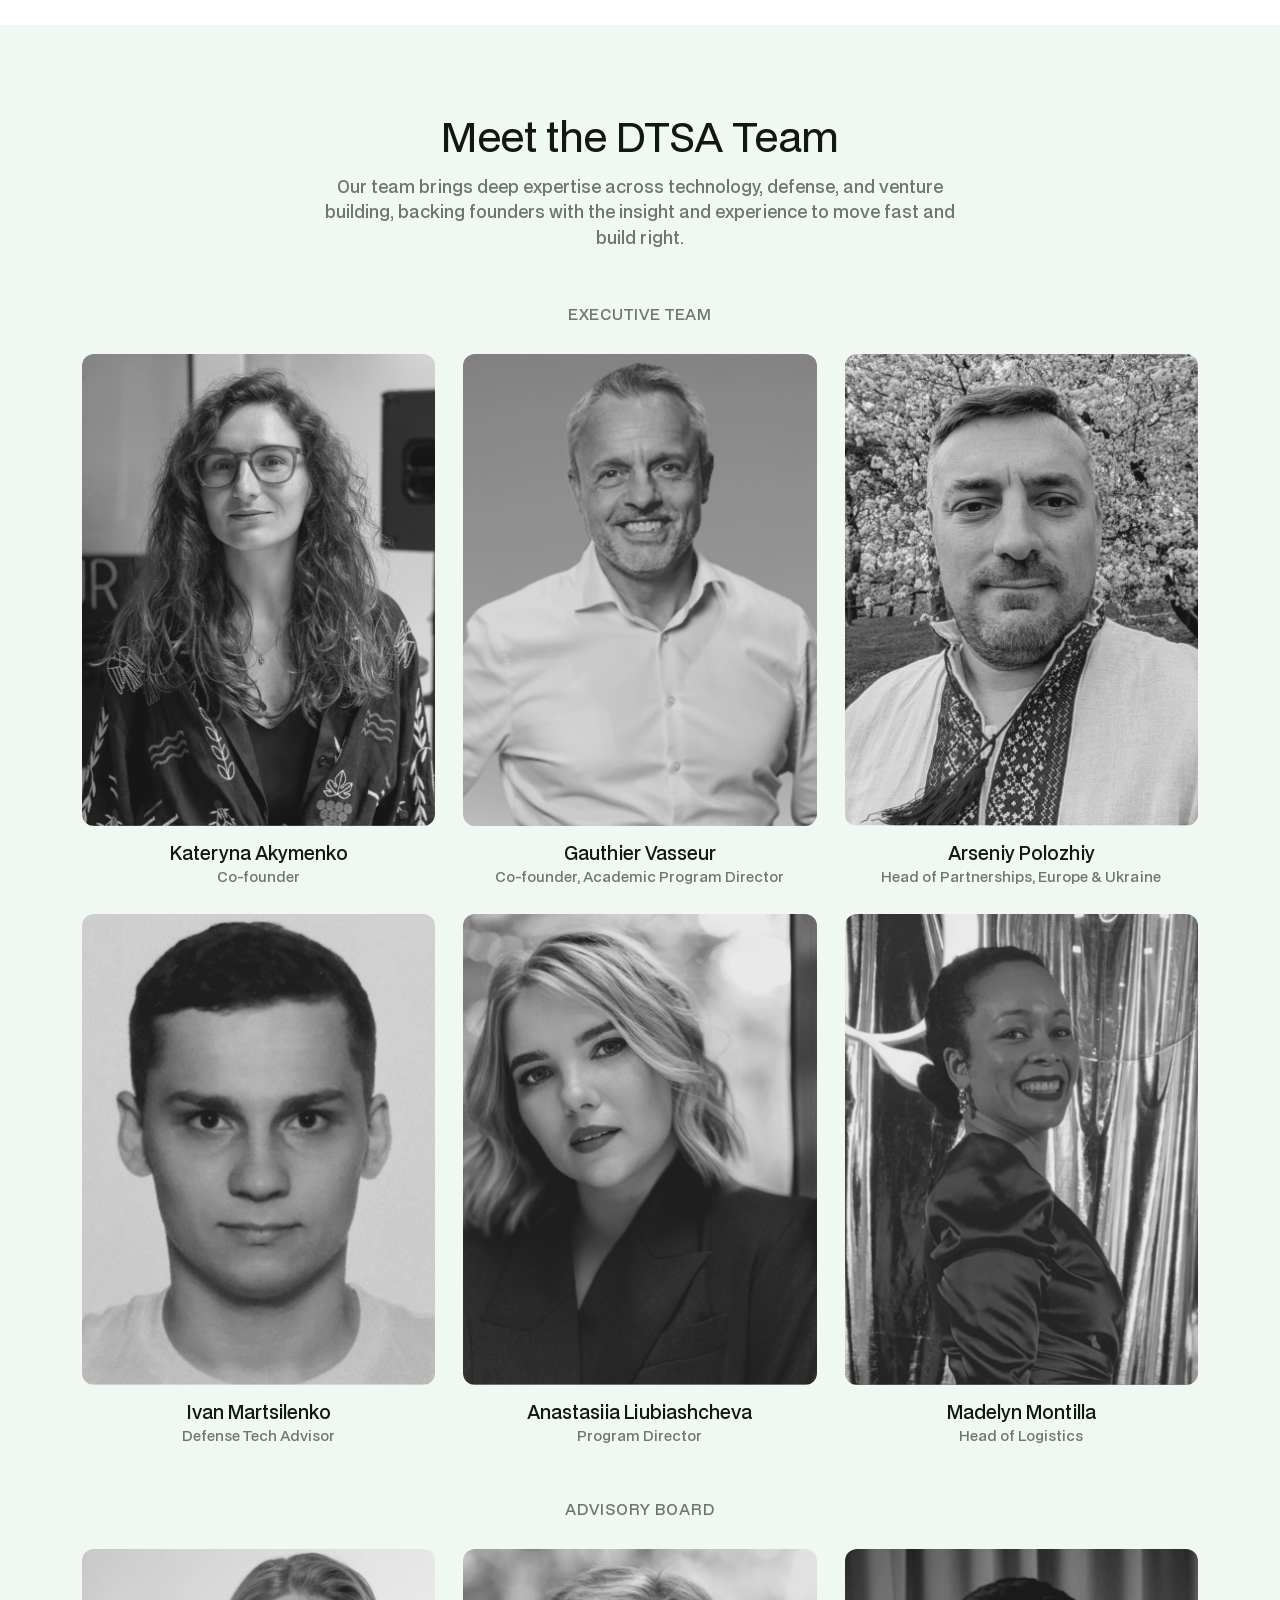
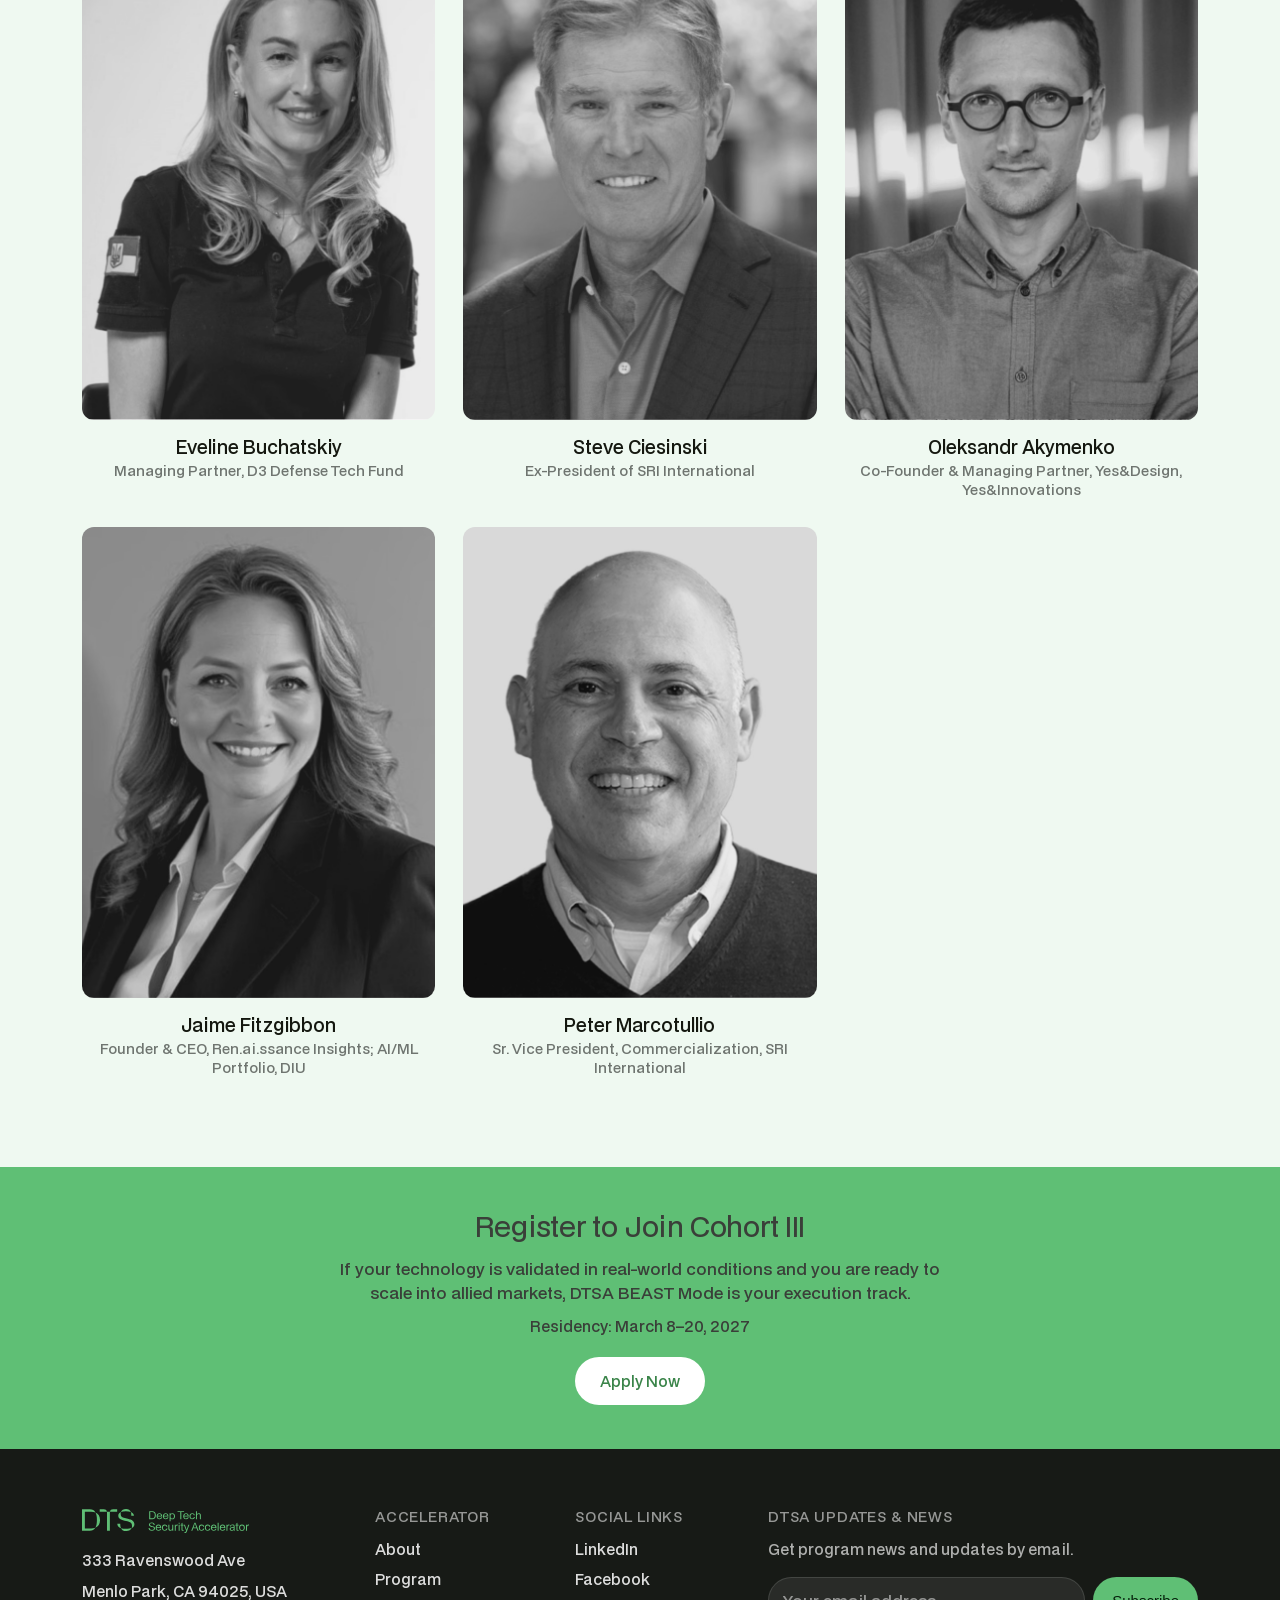
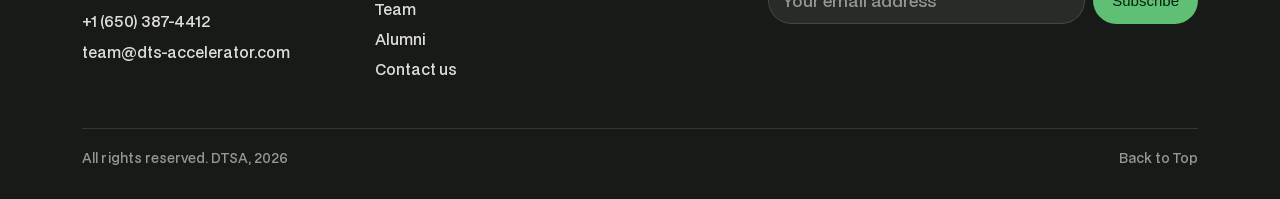
==== commit 0702975f: "Hero eyebrow update" ====
--- a/index.html
+++ b/index.html
@@ -35,7 +35,7 @@
 
 <section class="hero" id="about">
   <div class="wrap" style="padding:0">
-    <div class="eyebrow">DTSA BEAST Mode</div>
+    <div class="eyebrow">DTSA BEAST MODE</div>
     <h1>From Battlefield Validation to<br>Allied-Market Scale</h1>
     <p class="lede">A 6-month accelerator for <b>TRL 6+ defense and dual-use startups</b> that have proven performance in <b>operational or combat-like environments</b>, and are ready to expand into <b>U.S., European, Indo-Pacific, and allied markets</b>.</p>
     <p class="lede">Hosted with <b>SRI International</b> in Silicon Valley, connecting you to a trusted ecosystem spanning <b>DARPA-adjacent research</b>, <b>DIU-style pathways</b>, NATO-aligned stakeholders, primes, and allied DoD networks.</p>
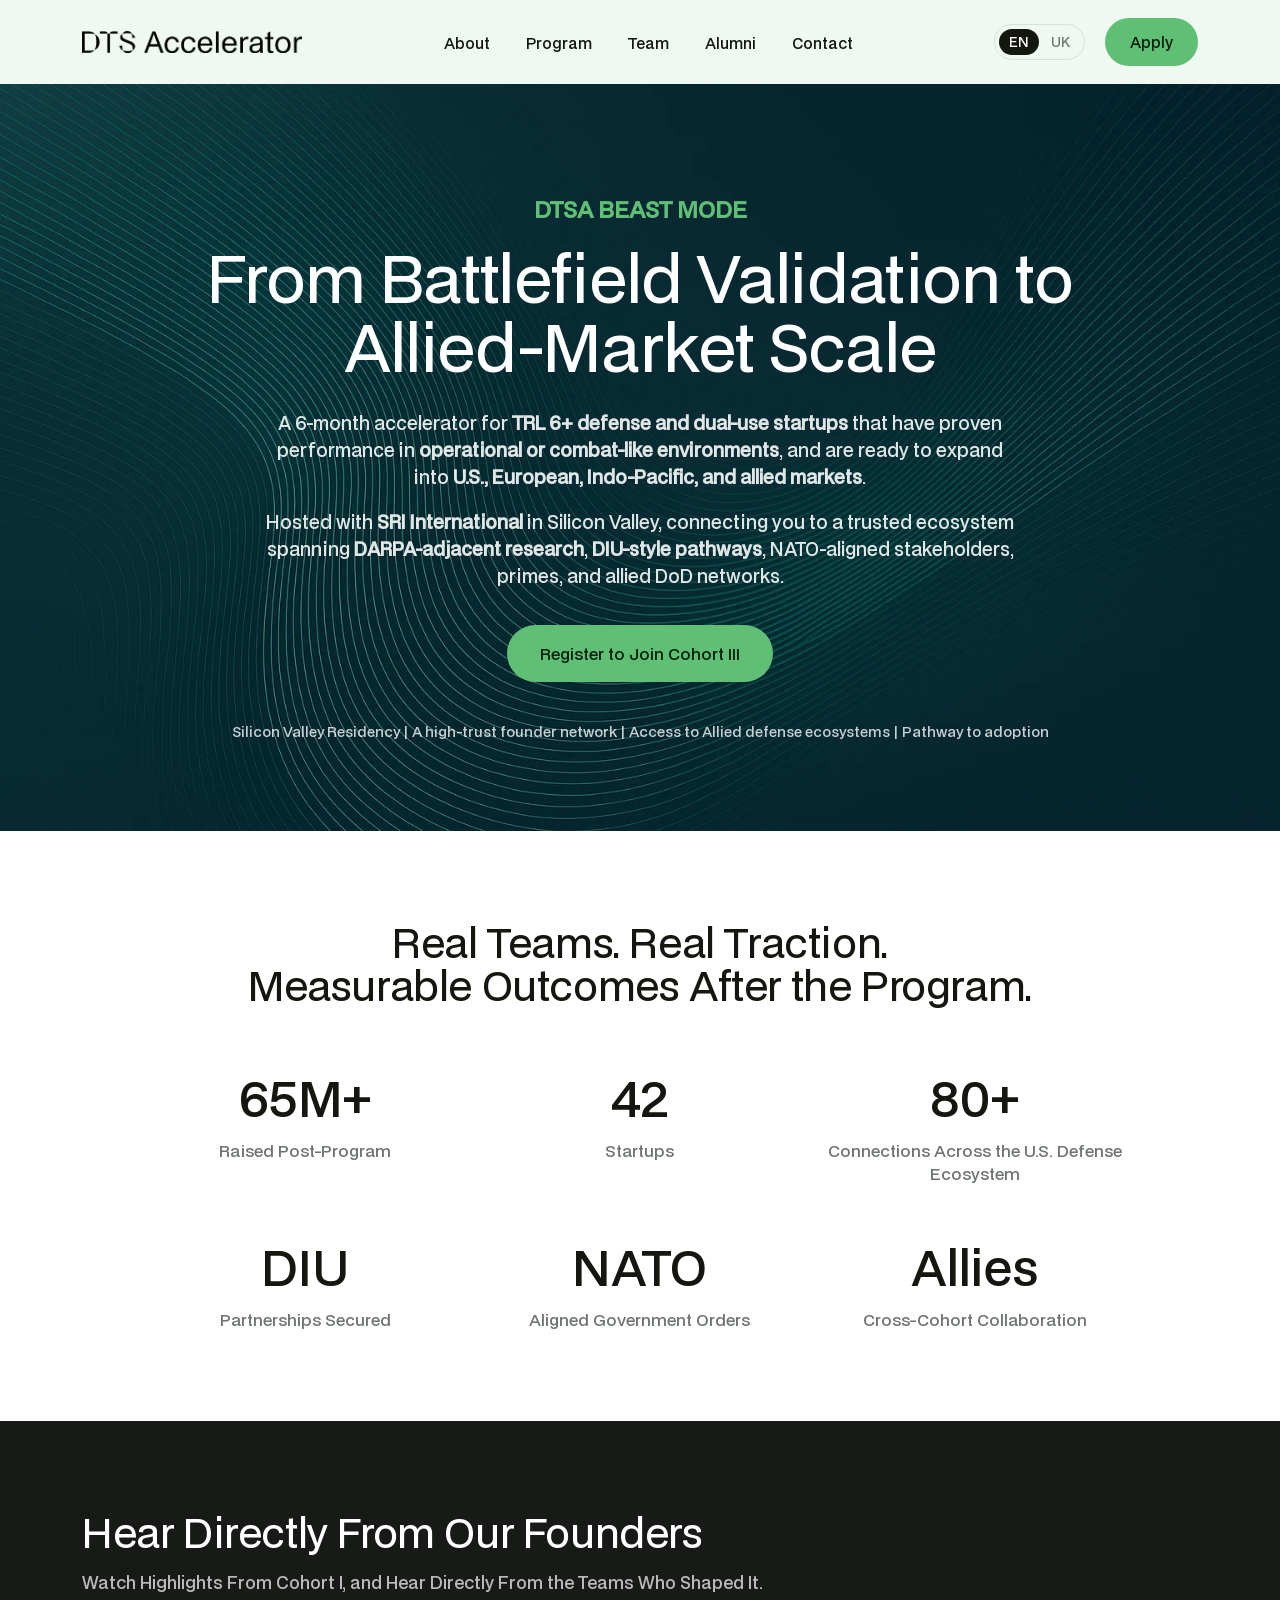
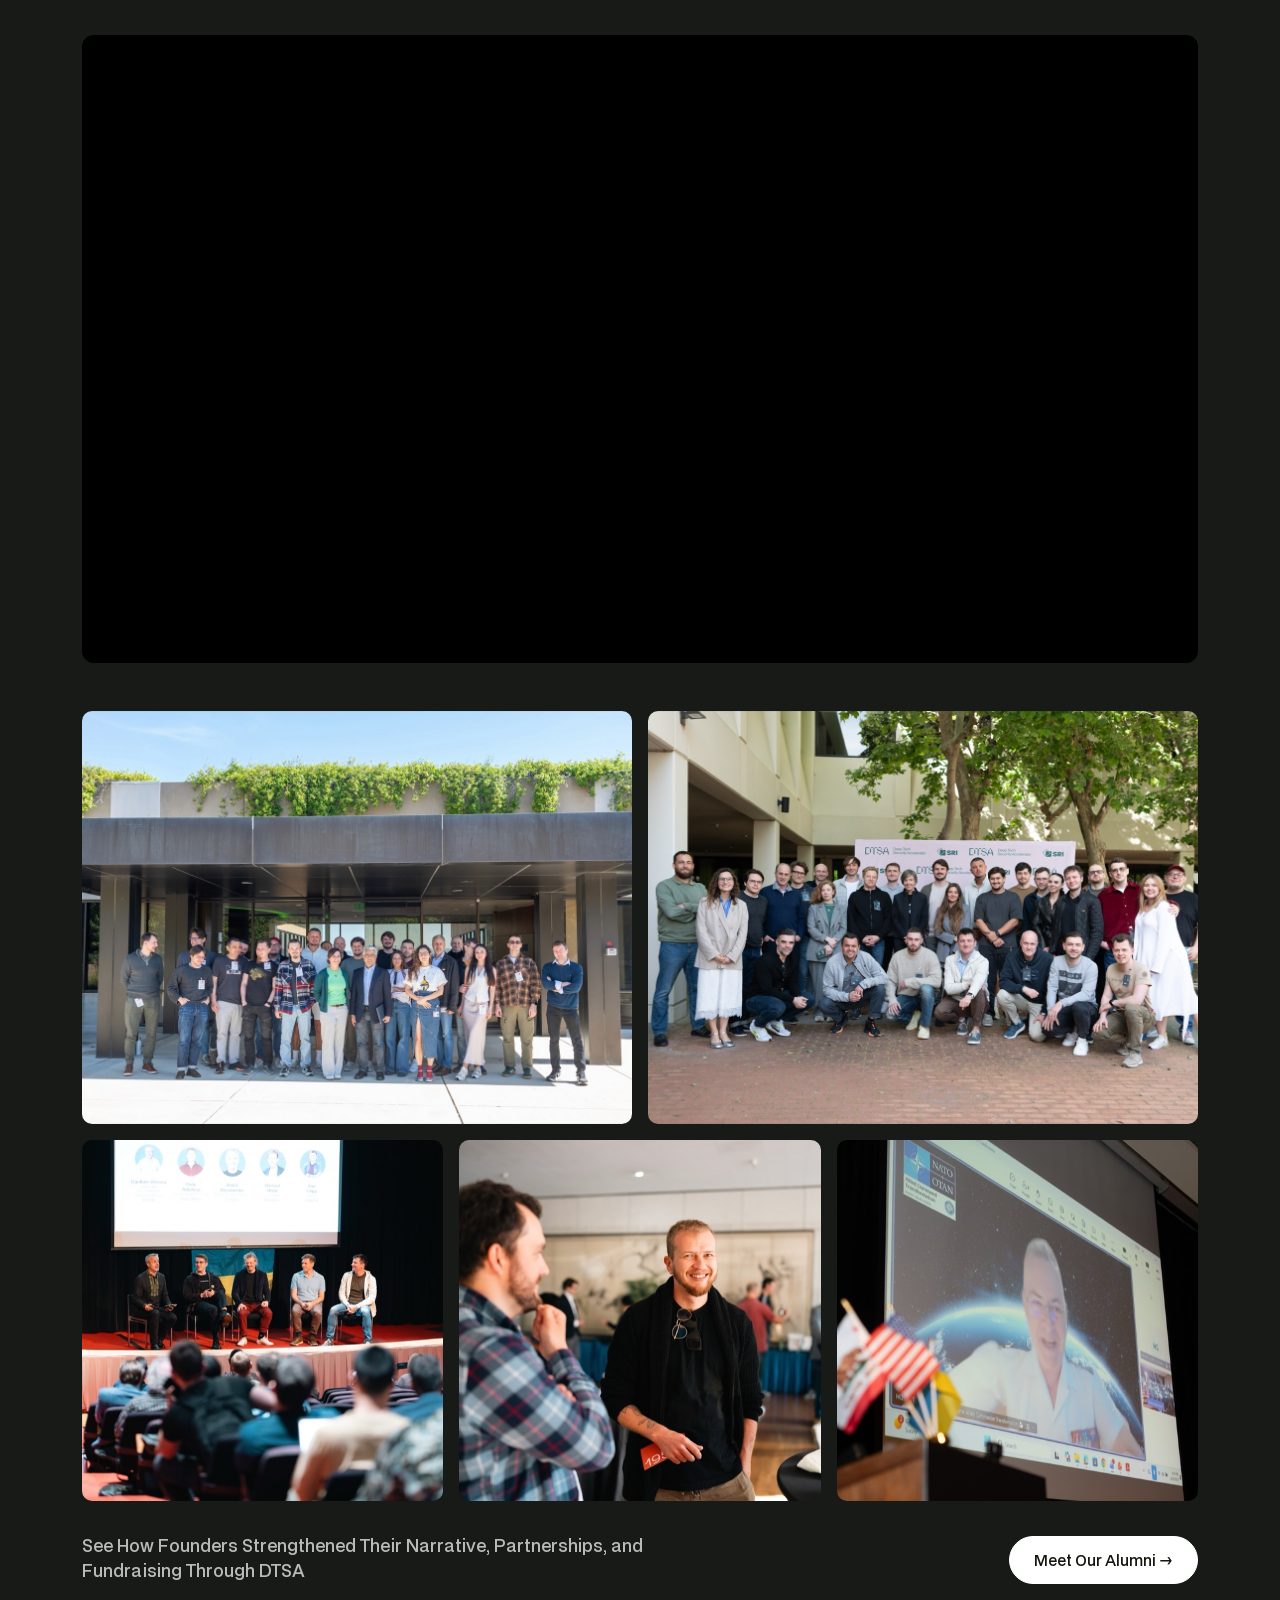
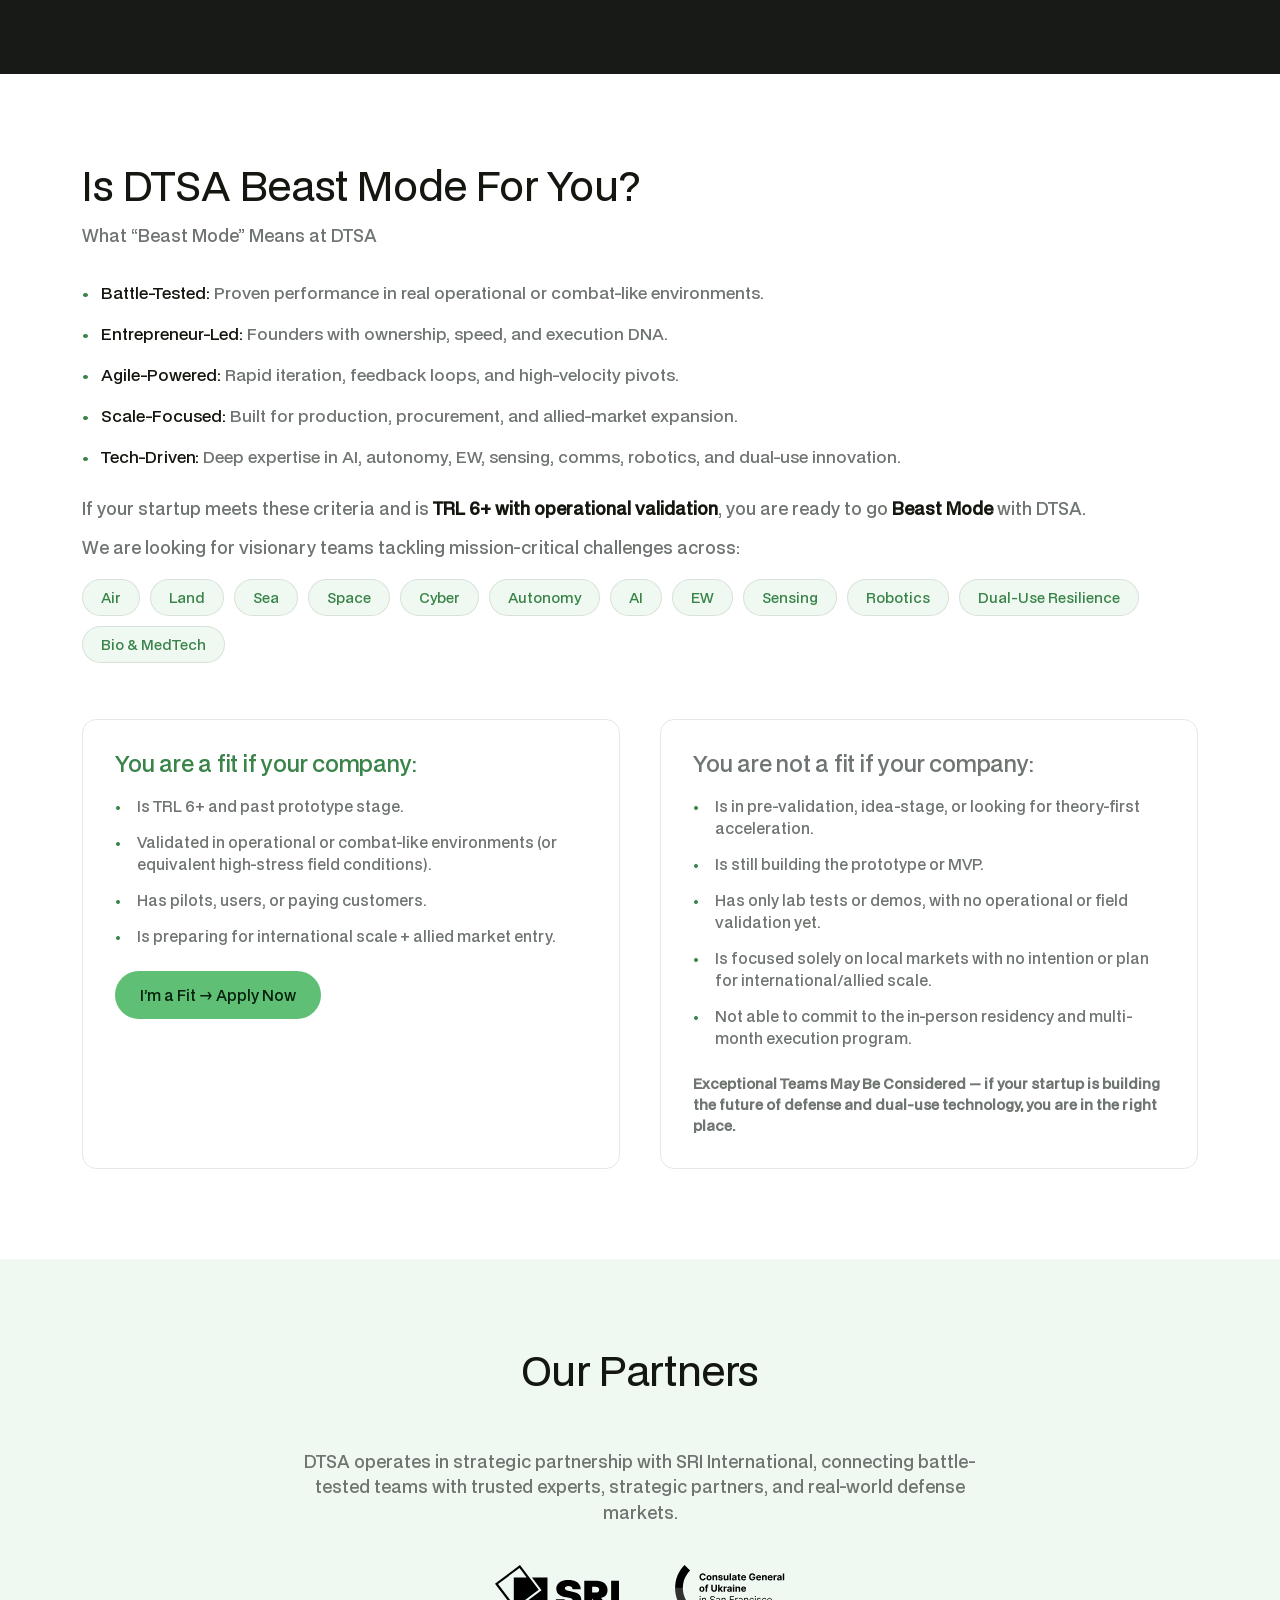
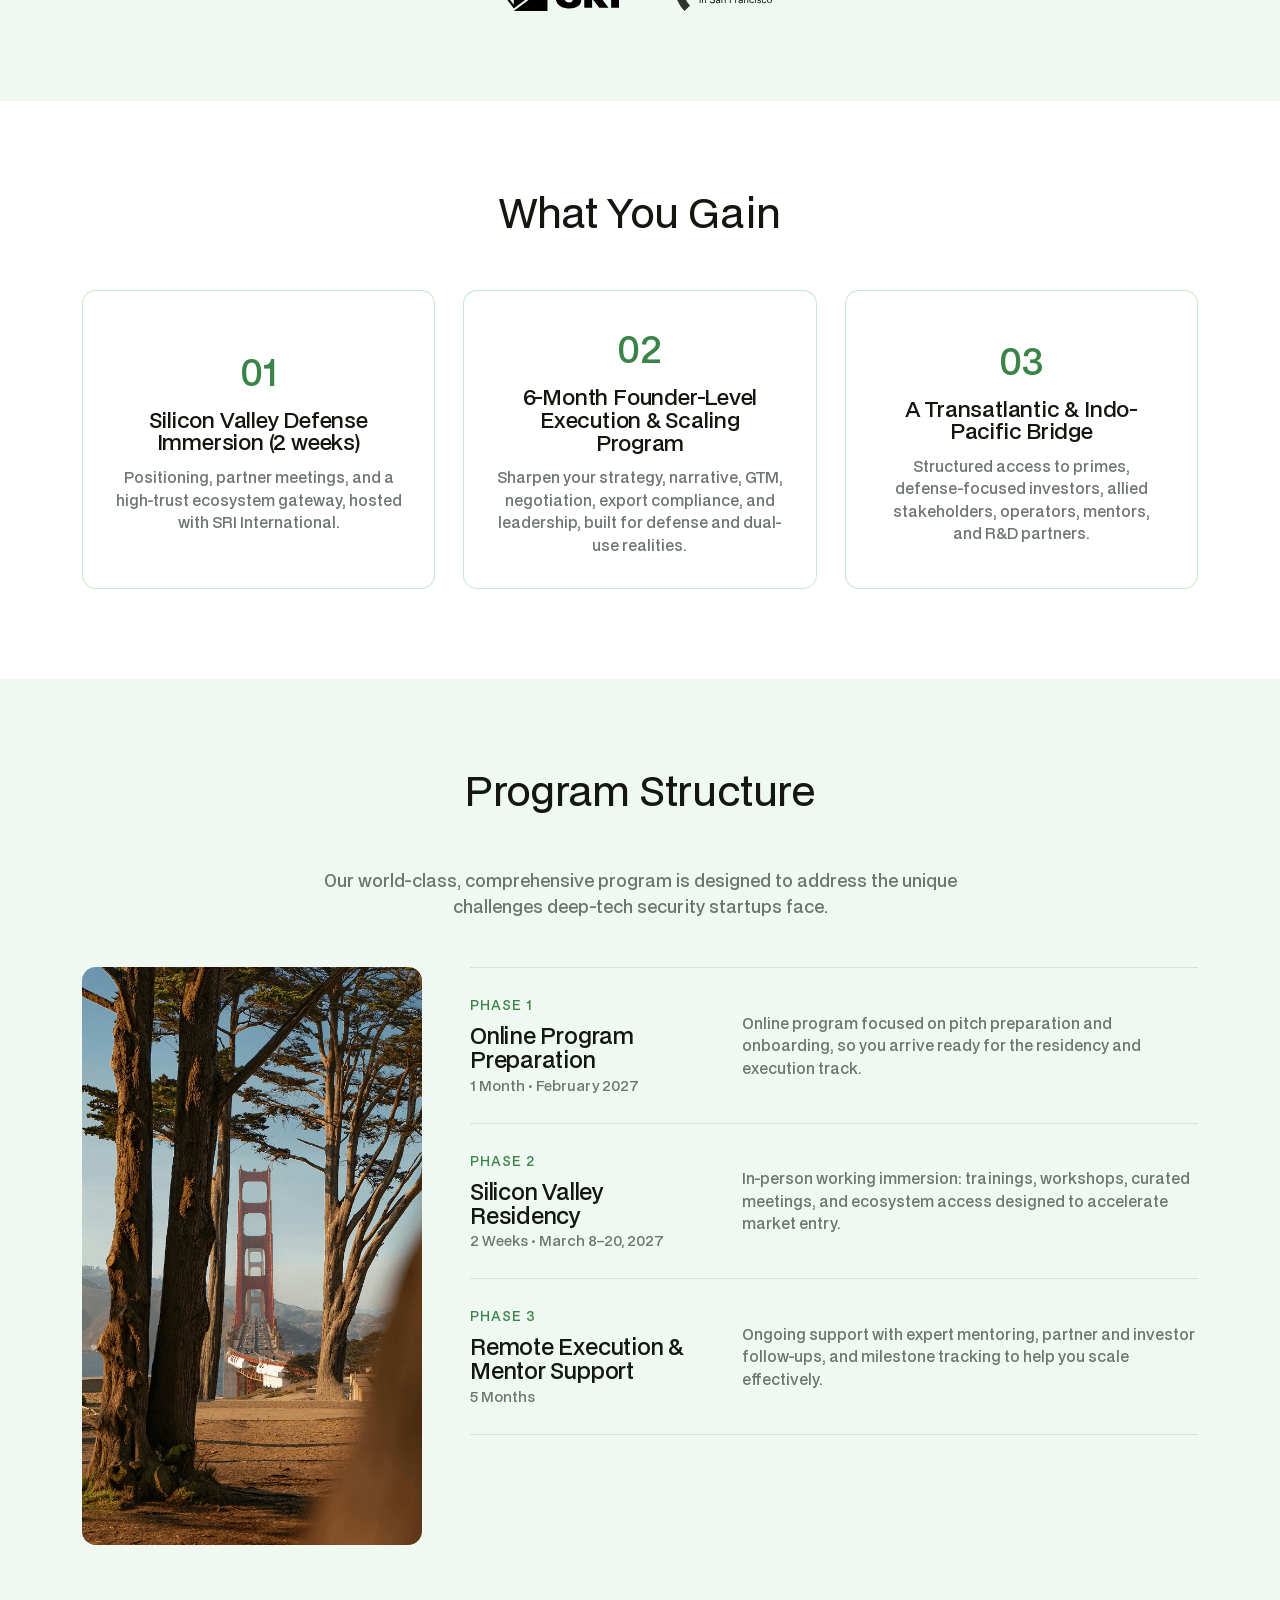
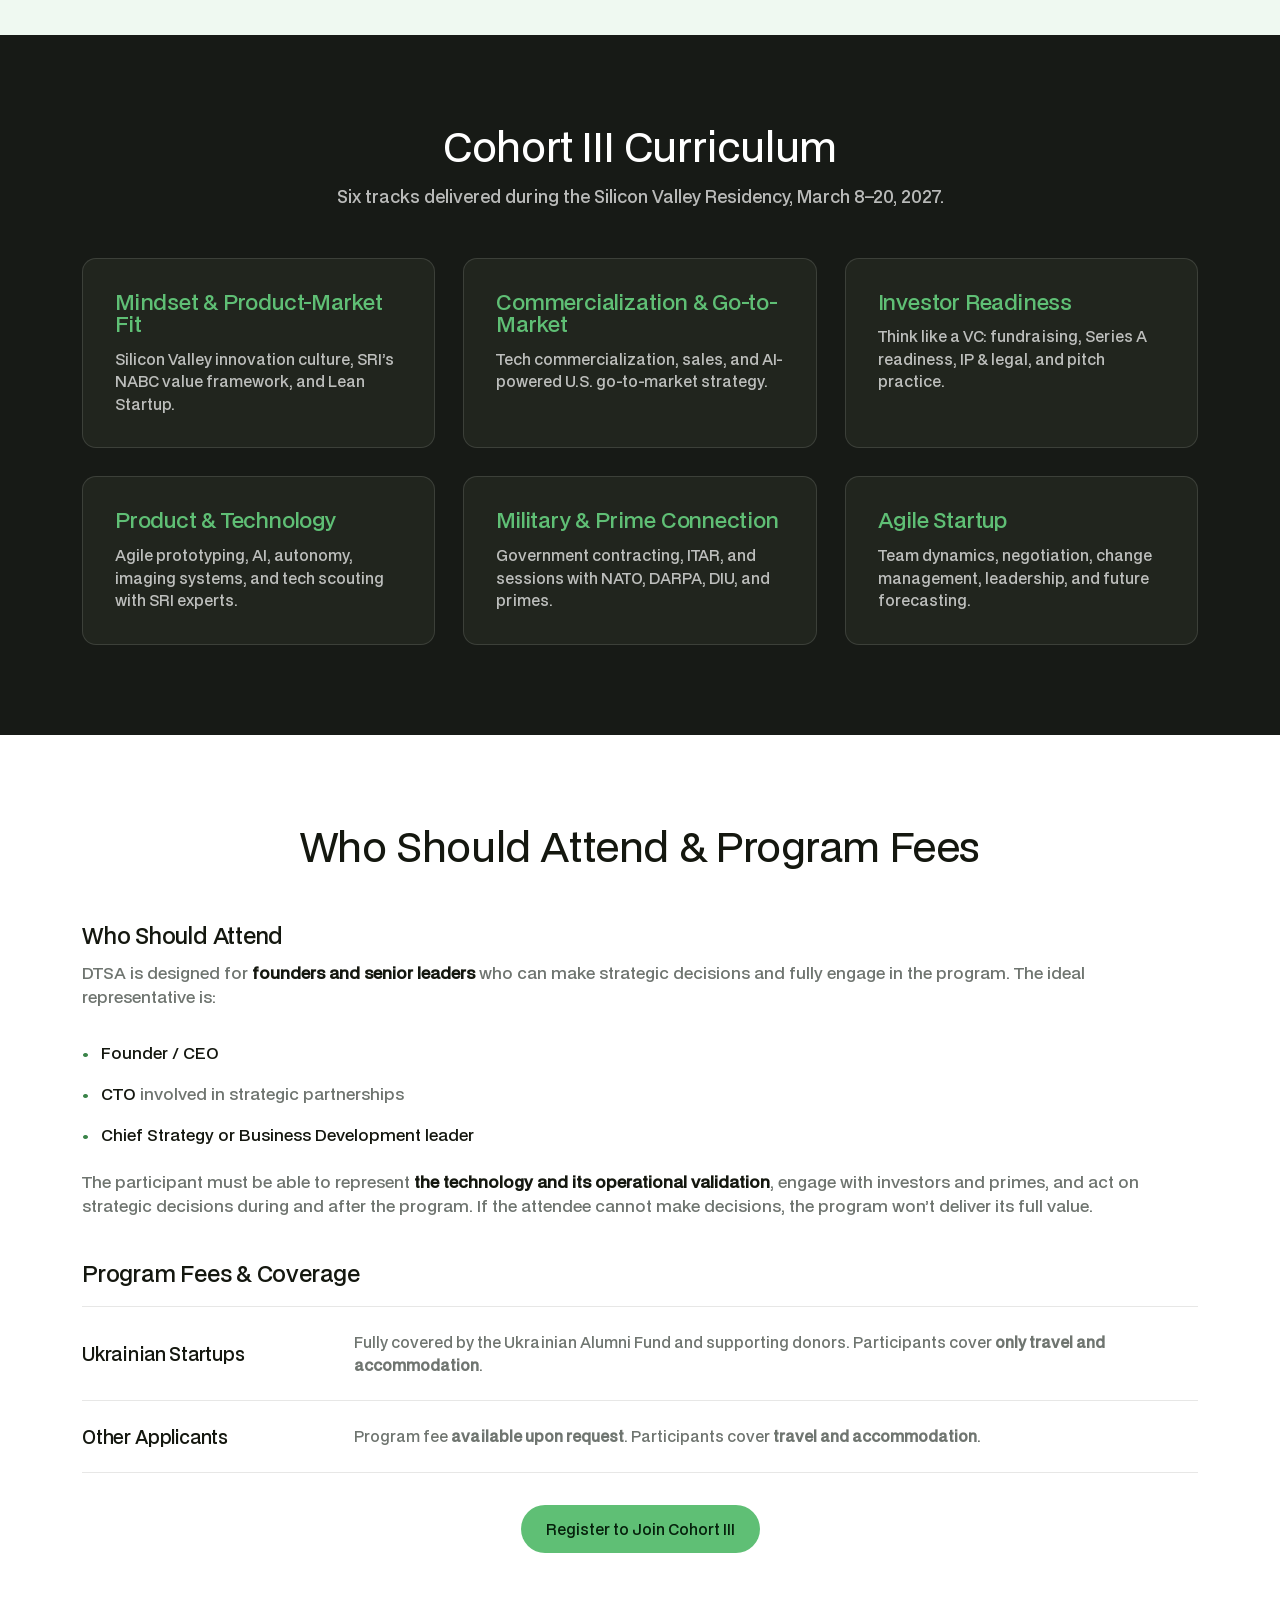
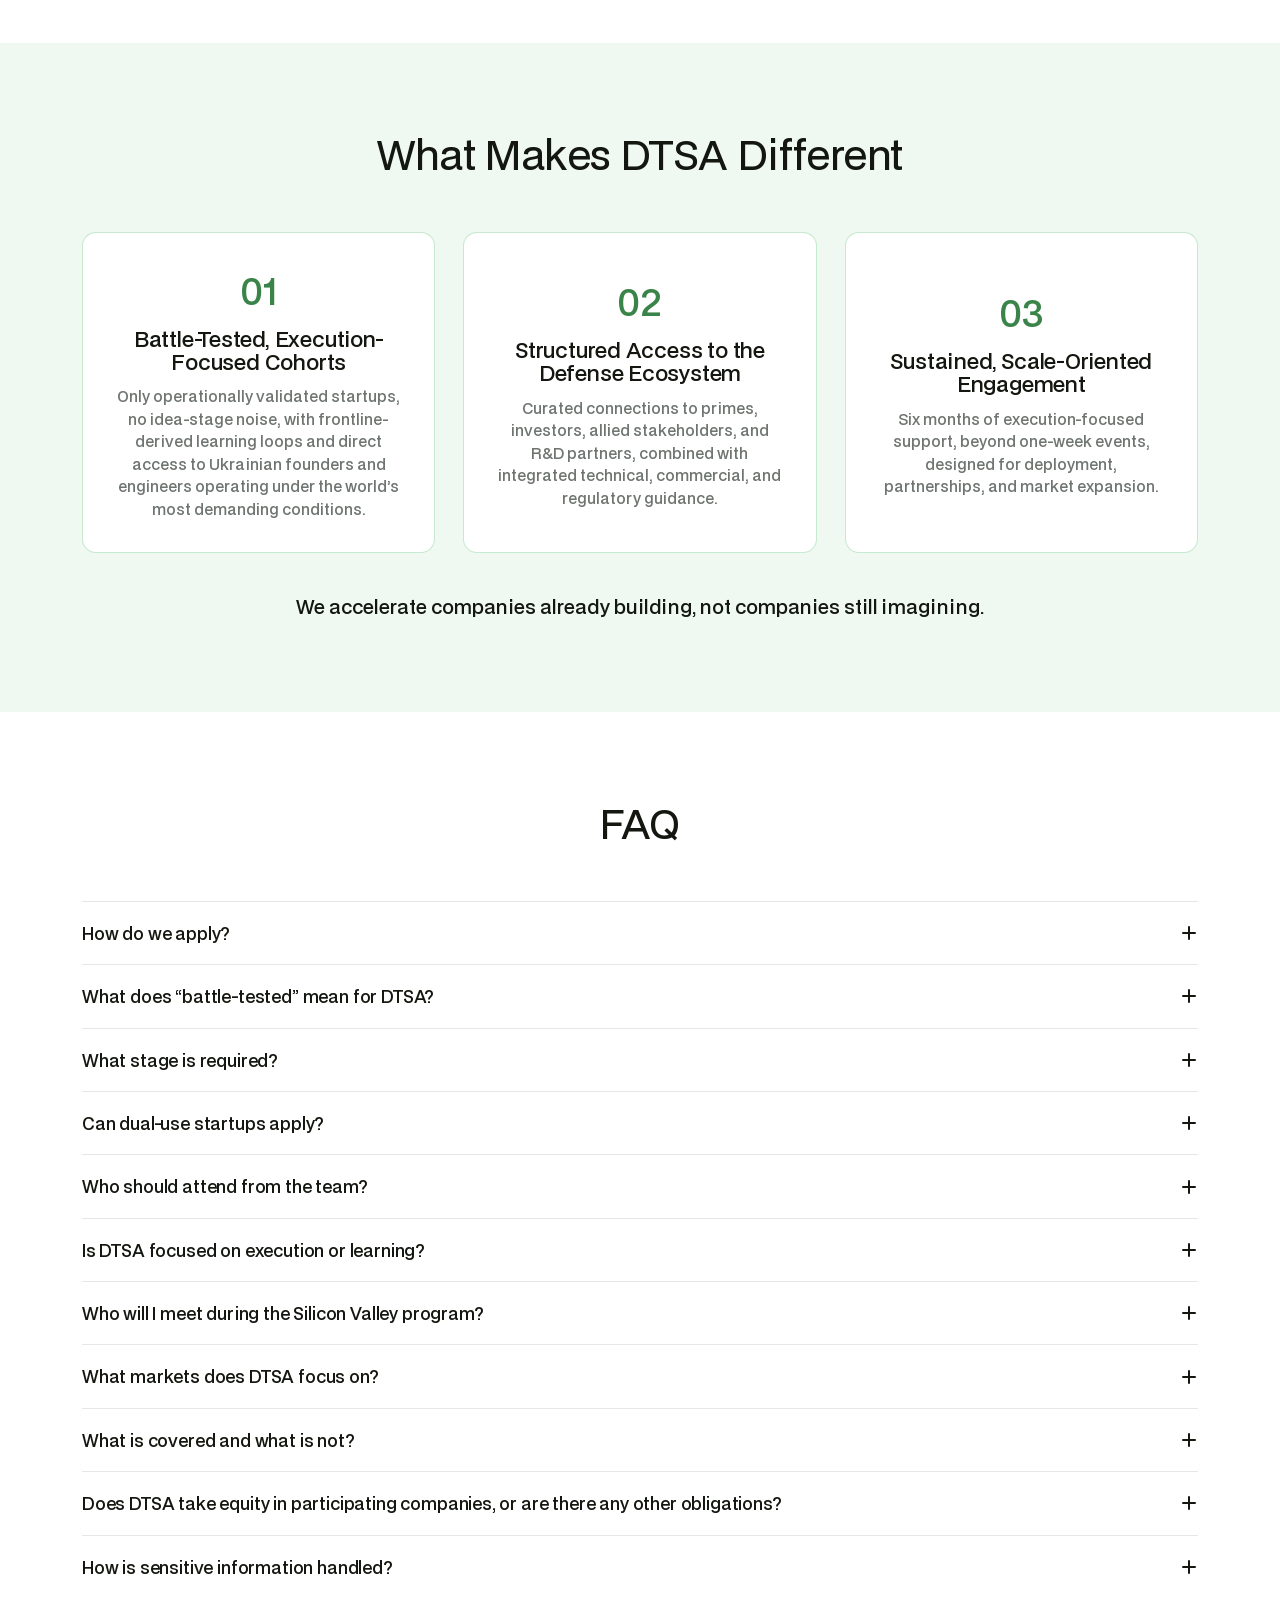
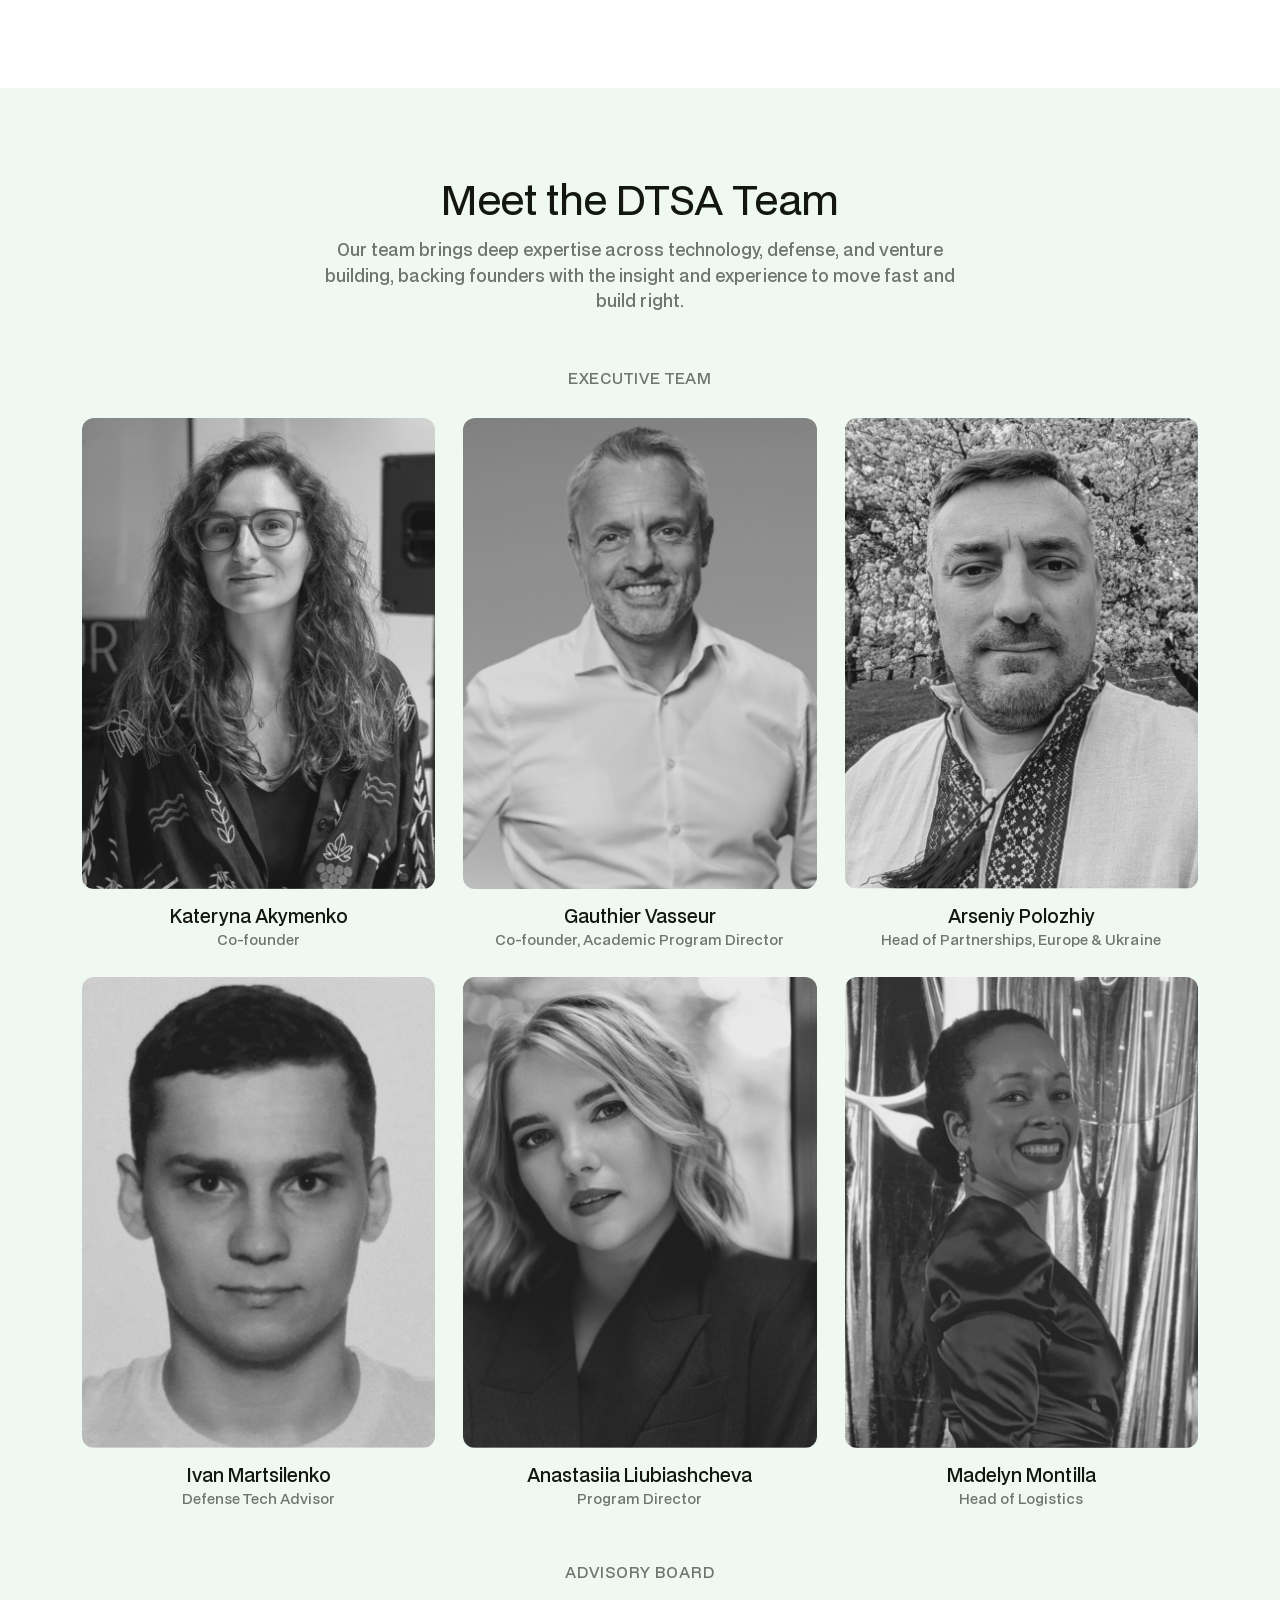
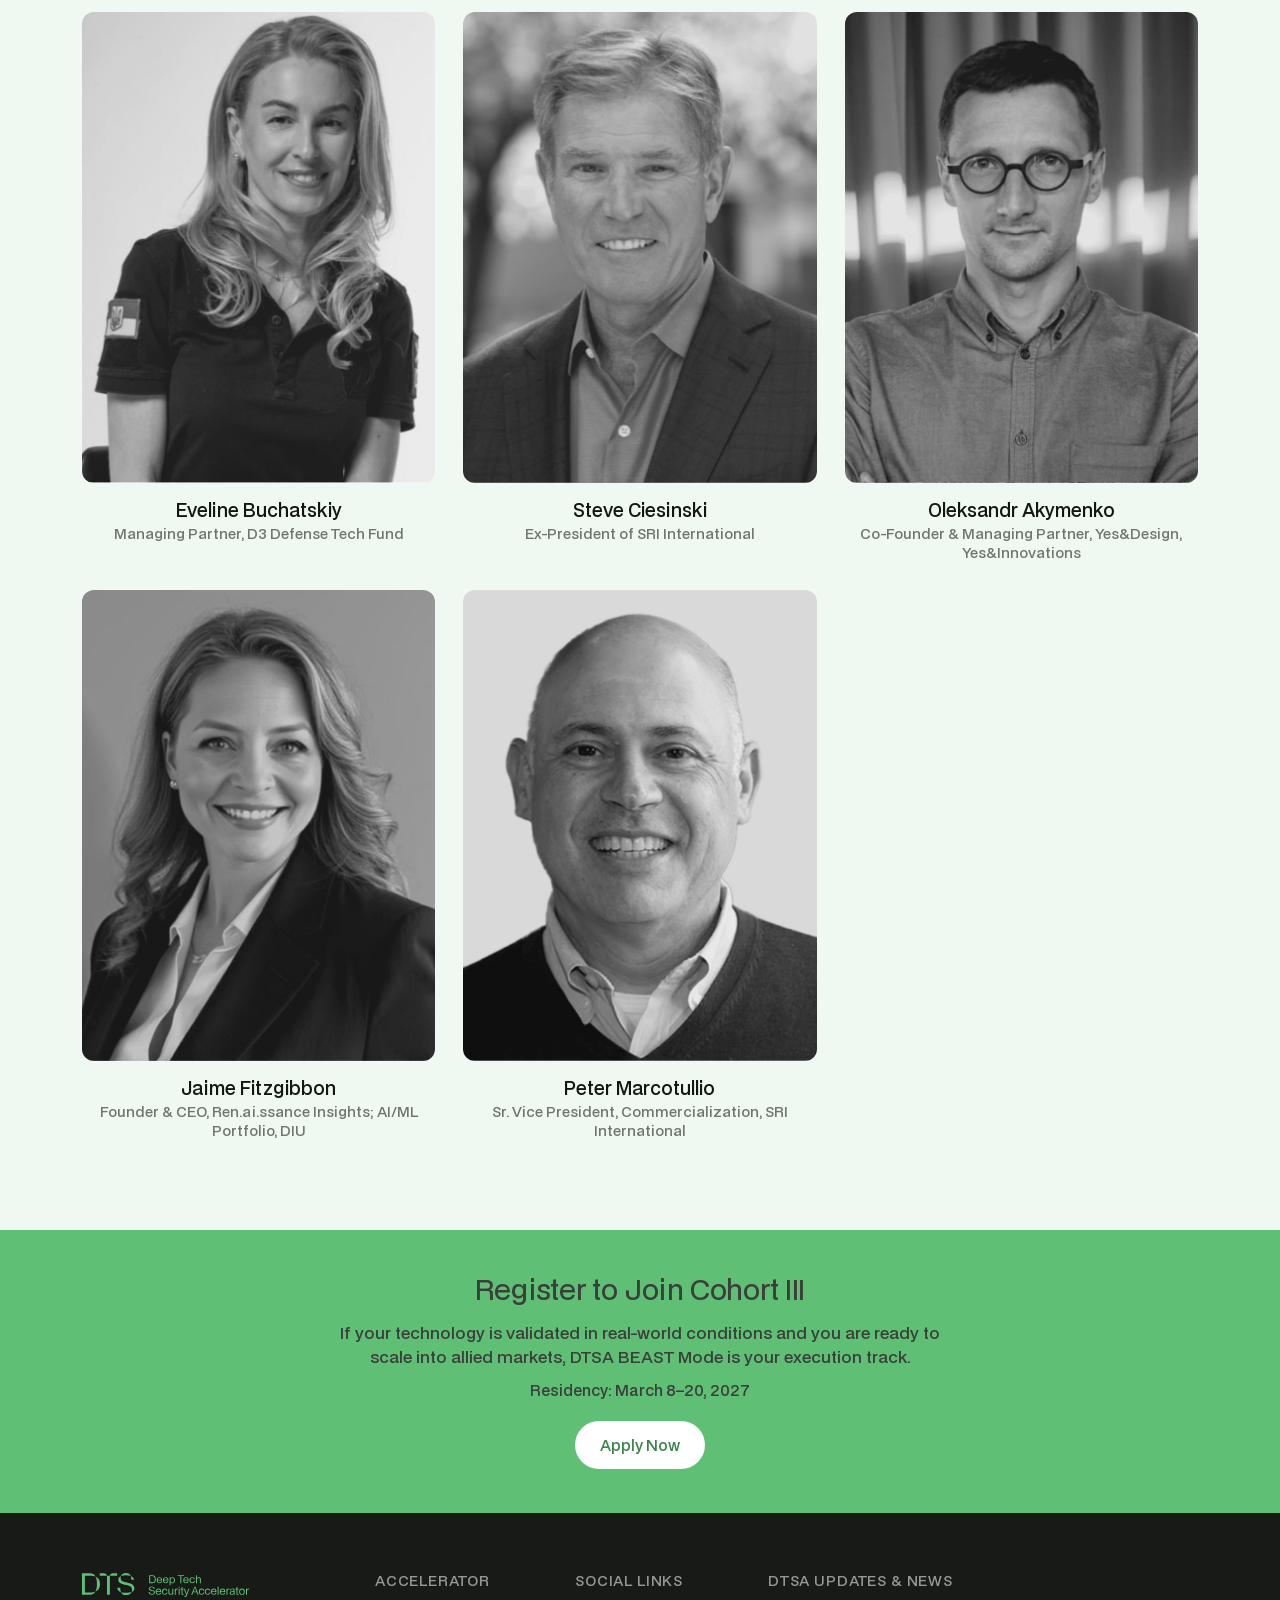
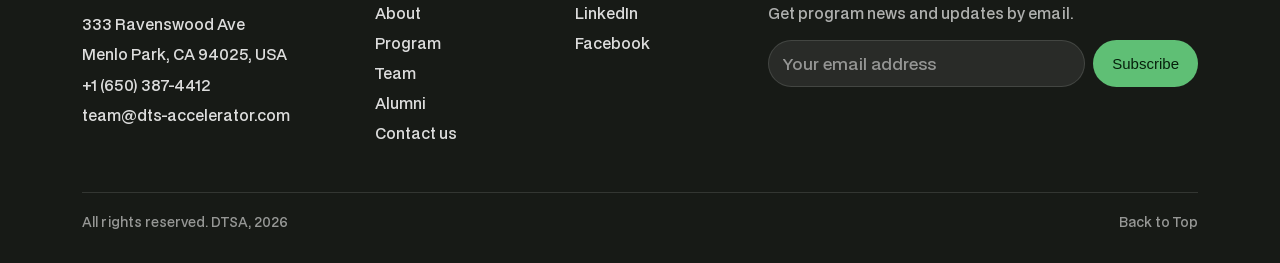
==== commit b07813cf: "FAQ update" ====
--- a/index.html
+++ b/index.html
@@ -295,16 +295,17 @@
   <div class="wrap">
     <h2>FAQ</h2>
     <div class="faq-list">
+      <details class="faq-item" name="faq"><summary><h3 class="q">How do we apply?</h3><span class="icon" aria-hidden="true"></span></summary><div class="a">Fill in our <a href="https://forms.gle/uURVsMgo7BywUbKDA" target="_blank" rel="noopener" style="color:var(--green-dark);text-decoration:underline">application form</a> (don&rsquo;t forget to include your pitch deck and video pitch) &rarr; we will invite you to a 15&ndash;30 minute interview in November (please monitor your email) &rarr; our committee will evaluate all applicants &rarr; you will receive feedback in mid-December.</div></details>
       <details class="faq-item" name="faq"><summary><h3 class="q">What does &ldquo;battle-tested&rdquo; mean for DTSA?</h3><span class="icon" aria-hidden="true"></span></summary><div class="a">Operational validation in real-world or combat-like environments.</div></details>
       <details class="faq-item" name="faq"><summary><h3 class="q">What stage is required?</h3><span class="icon" aria-hidden="true"></span></summary><div class="a">We are selecting top TRL 6+ teams, and in exceptional cases, we may consider TRL 4&ndash;5 companies that have completed operational validation.</div></details>
-      <details class="faq-item" name="faq"><summary><h3 class="q">When will we receive a decision?</h3><span class="icon" aria-hidden="true"></span></summary><div class="a">TBA</div></details>
-      <details class="faq-item" name="faq"><summary><h3 class="q">What is covered and what is not?</h3><span class="icon" aria-hidden="true"></span></summary><div class="a">For Ukrainian startups, participation is fully covered by the Ukrainian Alumni Fund and other supporting donors. Participants cover only travel and accommodation. For all other applicants, the program fee is available upon request; participants also cover travel and accommodation.</div></details>
+      <details class="faq-item" name="faq"><summary><h3 class="q">Can dual-use startups apply?</h3><span class="icon" aria-hidden="true"></span></summary><div class="a">Yes. DTSA is built for defense and dual-use technologies.</div></details>
       <details class="faq-item" name="faq"><summary><h3 class="q">Who should attend from the team?</h3><span class="icon" aria-hidden="true"></span></summary><div class="a">A founder or senior decision-maker (CEO/CTO/Strategy/BD).</div></details>
       <details class="faq-item" name="faq"><summary><h3 class="q">Is DTSA focused on execution or learning?</h3><span class="icon" aria-hidden="true"></span></summary><div class="a">Execution-focused: procurement readiness, market entry, partnerships, and scaling.</div></details>
-      <details class="faq-item" name="faq"><summary><h3 class="q">Can dual-use startups apply?</h3><span class="icon" aria-hidden="true"></span></summary><div class="a">Yes. DTSA is built for defense and dual-use technologies.</div></details>
+      <details class="faq-item" name="faq"><summary><h3 class="q">Who will I meet during the Silicon Valley program?</h3><span class="icon" aria-hidden="true"></span></summary><div class="a"><p>The DTSA Silicon Valley Residency is designed to give you a clear understanding of how the U.S. defense market operates, how to navigate it, and how to position your company for successful integration into the American defense ecosystem.</p><p>Throughout the program, we bring together leading experts, industry practitioners, investors, and decision-makers who can share firsthand knowledge and experience.</p><p>During the residency, you will have the opportunity to meet:</p><ul><li>SRI International team &mdash; DTSA&rsquo;s key program partner and one of Silicon Valley&rsquo;s leading R&amp;D institutions, with over 70 years of experience in groundbreaking innovation, cutting-edge research, and transforming advanced technologies into real-world applications.</li><li>Representatives and experts from organizations such as DIU, DARPA, and NATO, as well as ITAR specialists, who can help you understand U.S. defense procurement, government engagement, regulatory requirements, and collaboration opportunities.</li><li>Experienced serial entrepreneurs and founders who have successfully built, scaled, and exited multiple companies, sharing practical lessons from their entrepreneurial journeys.</li><li>Leading experts from Stanford University and UC Berkeley, offering insights into innovation, entrepreneurship, technology commercialization, and business development.</li><li>Active defense investors and venture capital professionals who are currently investing in defense and dual-use technologies, sharing their perspectives on investment opportunities, fundraising, and scaling in the U.S. market.</li></ul><p>Beyond expert sessions, the program includes Demo Day and networking mixers.</p><p>At our Demo Day, we invite investors, international delegations, government representatives, and other key stakeholders to discover the participating companies and explore potential opportunities for cooperation.</p><p>Through our networking mixers, you will connect with the local Silicon Valley ecosystem, expand your professional network, and develop relationships that may lead to future partnerships.</p><p>Equally important, DTSA is built around creating a trusted environment within each cohort. You will spend two weeks alongside exceptional founders and fellow defense innovators, exchanging experiences, discussing challenges, learning from one another, and building relationships that extend far beyond the residency.</p></div></details>
+      <details class="faq-item" name="faq"><summary><h3 class="q">What markets does DTSA focus on?</h3><span class="icon" aria-hidden="true"></span></summary><div class="a">U.S., European, Indo-Pacific, and allied markets.</div></details>
+      <details class="faq-item" name="faq"><summary><h3 class="q">What is covered and what is not?</h3><span class="icon" aria-hidden="true"></span></summary><div class="a">For Ukrainian startups, participation is fully covered by the Ukrainian Alumni Fund and other supporting donors. Participants cover only travel and accommodation. For all other applicants, the program fee is available upon request; participants also cover travel and accommodation.</div></details>
+      <details class="faq-item" name="faq"><summary><h3 class="q">Does DTSA take equity in participating companies, or are there any other obligations?</h3><span class="icon" aria-hidden="true"></span></summary><div class="a"><p>No, DTSA does not take any equity in participating companies.</p><p>DTSA was established at the beginning of the full-scale invasion of Ukraine as a mission-driven initiative to help Ukrainian defense companies integrate into the Silicon Valley ecosystem and enter the U.S. market.</p><p>Initially, the program was designed exclusively for Ukrainian companies. Since then, we have expanded our mission and now also welcome international teams interested in collaborating with Ukrainian defense innovators and seeing the U.S. market as an opportunity to scale their businesses.</p><p>Our commitment to supporting Ukrainian defense innovation remains unchanged, which is why participation fees are waived for Ukrainian companies.</p><p>Following our first cohort, we established the DTSA Alumni Fund, which allows our alumni companies to voluntarily contribute to support future cohorts and create similar opportunities for the next generation of defense innovators.</p><p>These contributions are entirely voluntary and not required for participation.</p></div></details>
       <details class="faq-item" name="faq"><summary><h3 class="q">How is sensitive information handled?</h3><span class="icon" aria-hidden="true"></span></summary><div class="a">Share only what is required for evaluation and partnership conversations.</div></details>
-      <details class="faq-item" name="faq"><summary><h3 class="q">What markets does DTSA focus on?</h3><span class="icon" aria-hidden="true"></span></summary><div class="a">U.S., European, Indo-Pacific, and allied markets.</div></details>
-      <details class="faq-item" name="faq"><summary><h3 class="q">How do we apply?</h3><span class="icon" aria-hidden="true"></span></summary><div class="a">Complete our <a href="https://forms.gle/uURVsMgo7BywUbKDA" target="_blank" rel="noopener" style="color:var(--green-dark);text-decoration:underline">application form</a> to apply for Cohort III.</div></details>
     </div>
   </div>
 </section>
--- a/styles.css
+++ b/styles.css
@@ -329,6 +329,11 @@
 .faq-item .icon::after { width: 2px; height: 14px; transition: transform 0.2s ease; }
 .faq-item[open] .icon::after { transform: translate(-50%, -50%) rotate(90deg); }
 .faq-item .a { color: var(--gray); font-size: 15px; padding: 0 0 22px; }
+.faq-item .a p + p { margin-top: 16px; }
+.faq-item .a ul { margin: 8px 0 0; padding-left: 20px; }
+.faq-item .a ul + p { margin-top: 16px; }
+.faq-item .a ul li { margin-bottom: 8px; }
+.faq-item .a ul li:last-child { margin-bottom: 0; }
 
 /* Team */
 .team-section { padding: 90px 32px; text-align: center; }
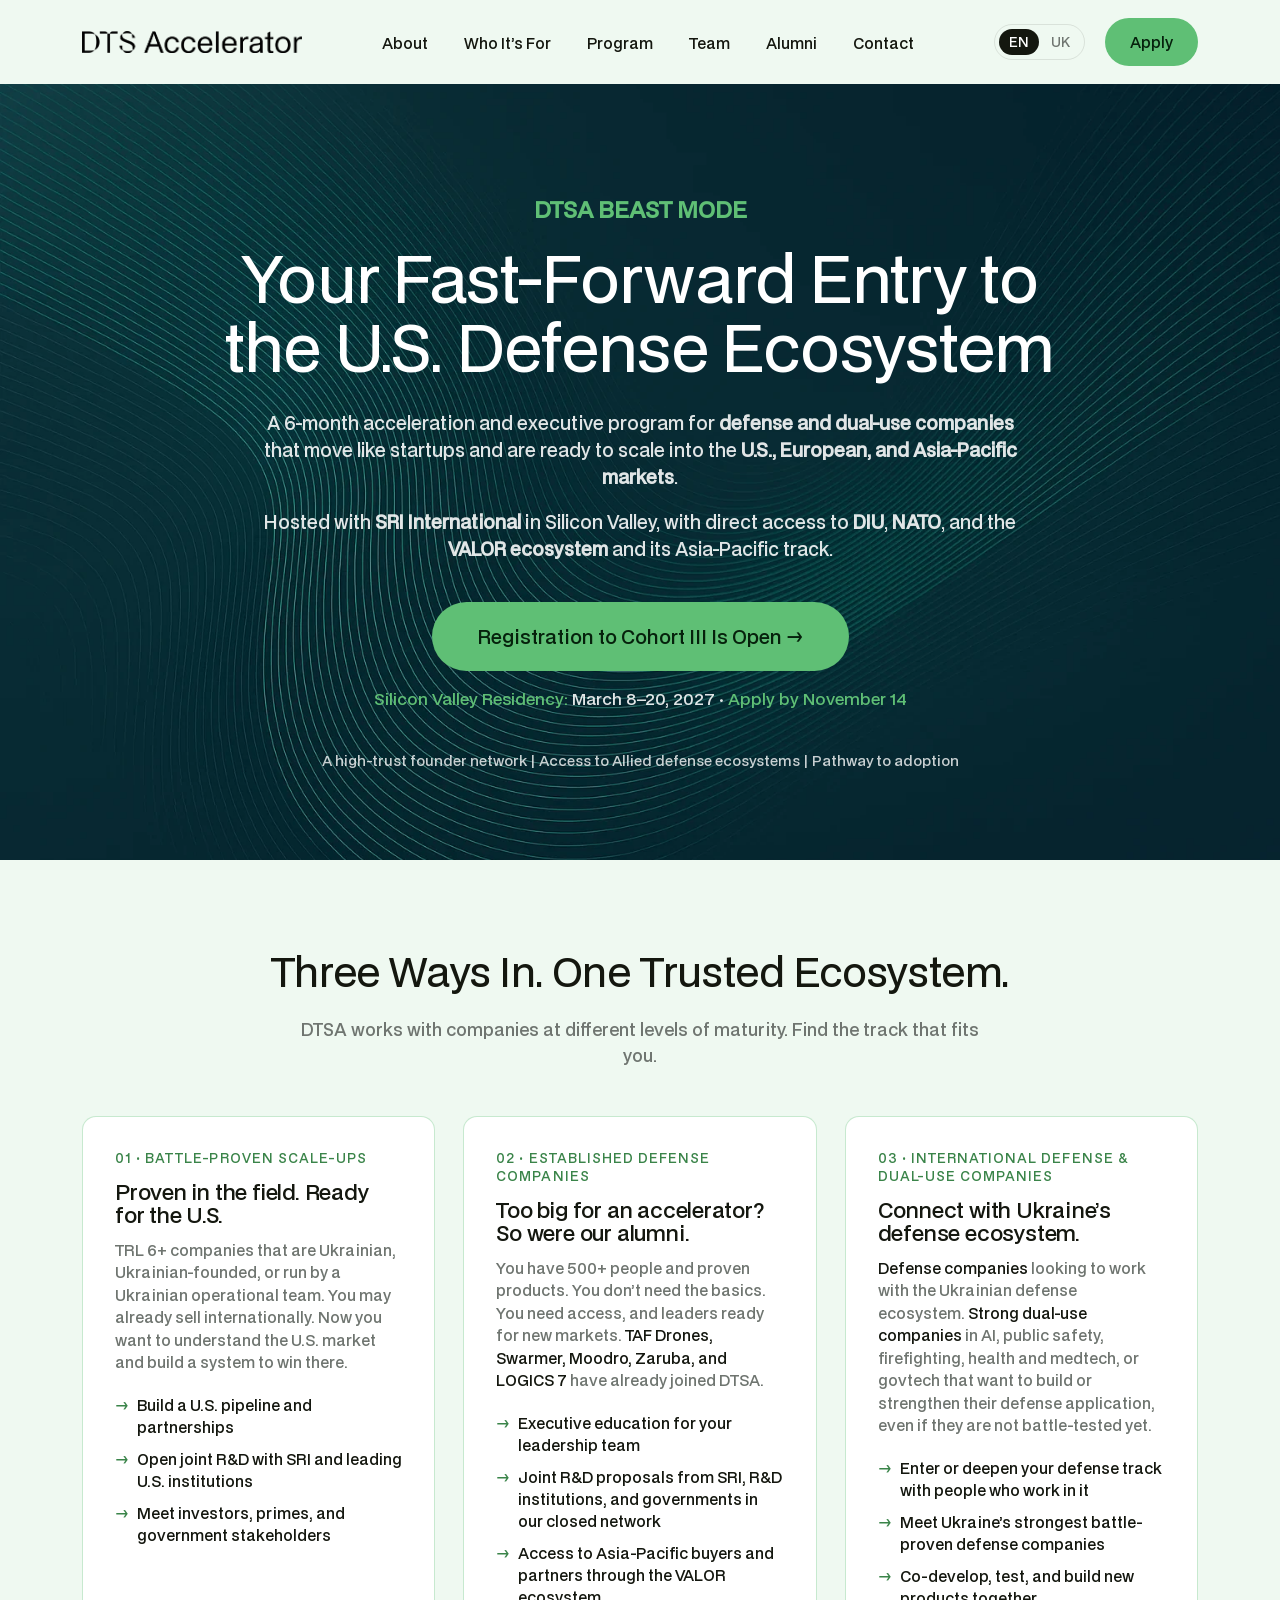
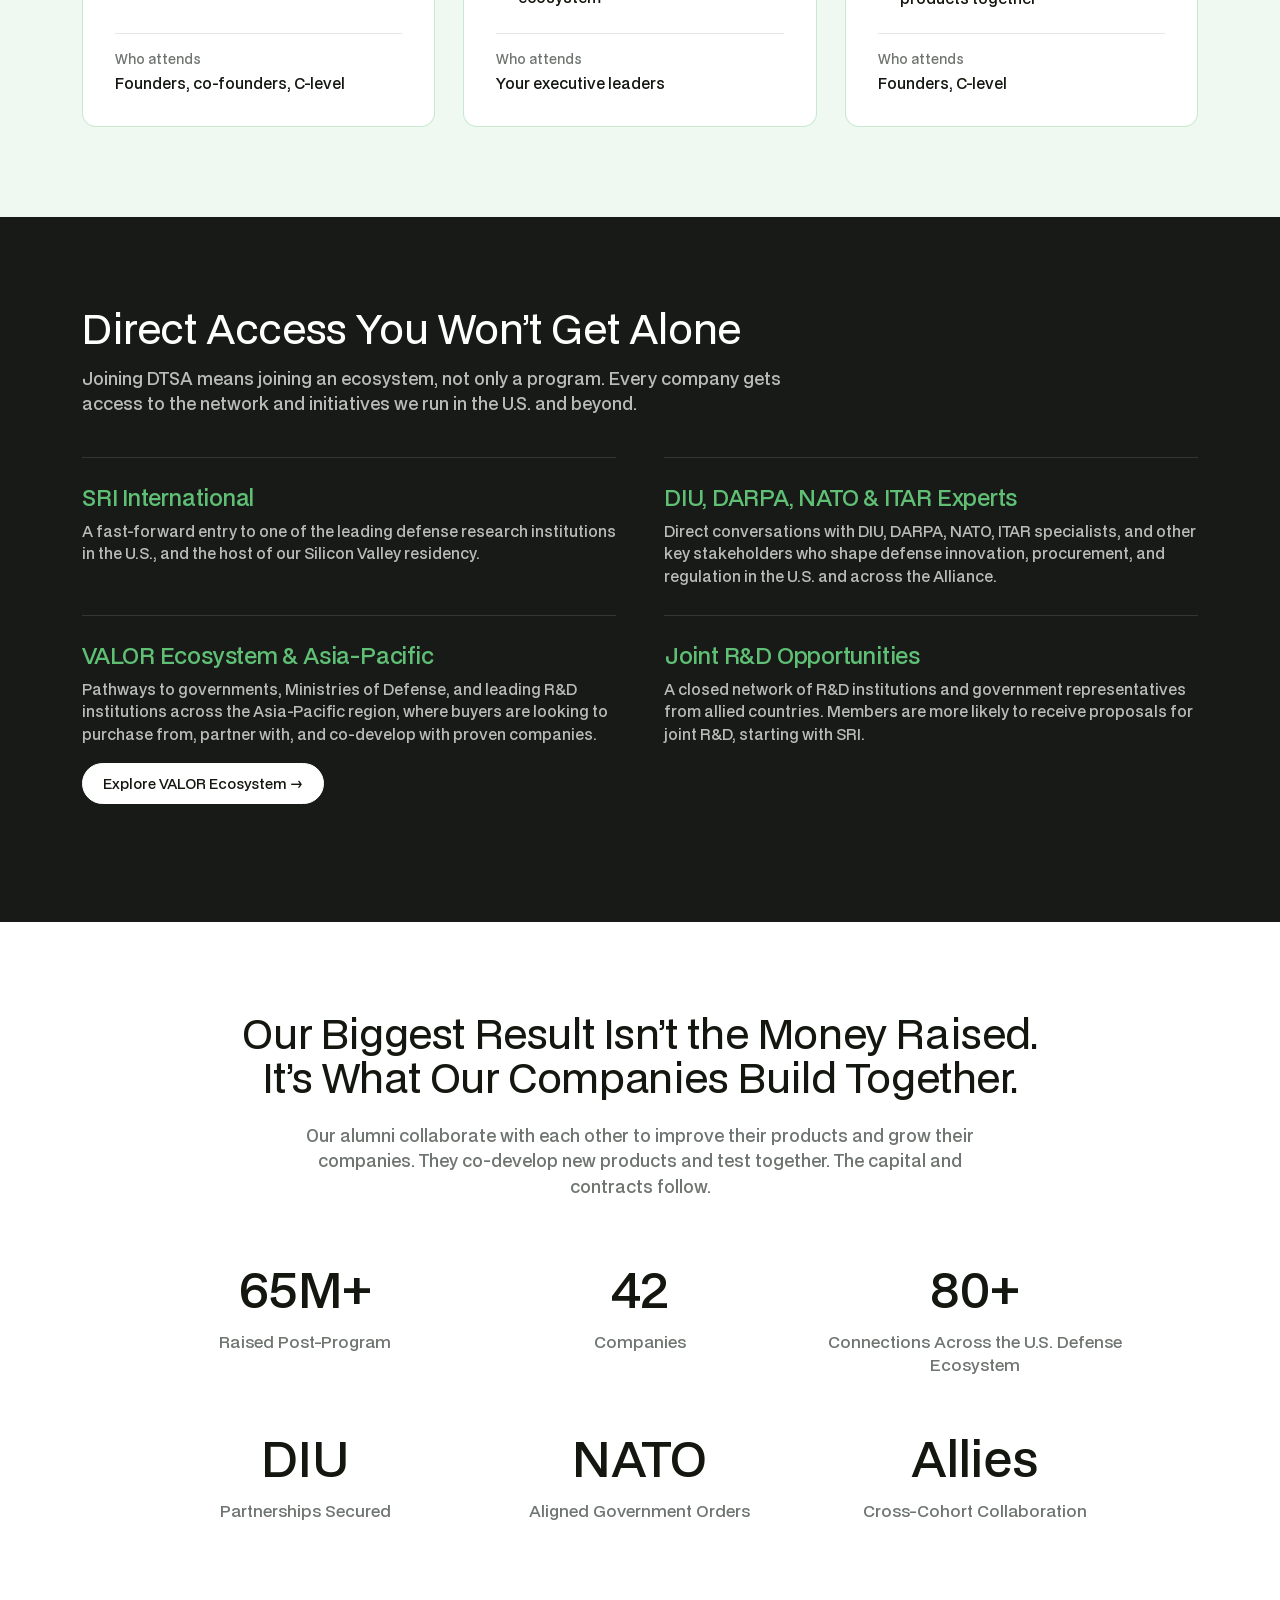
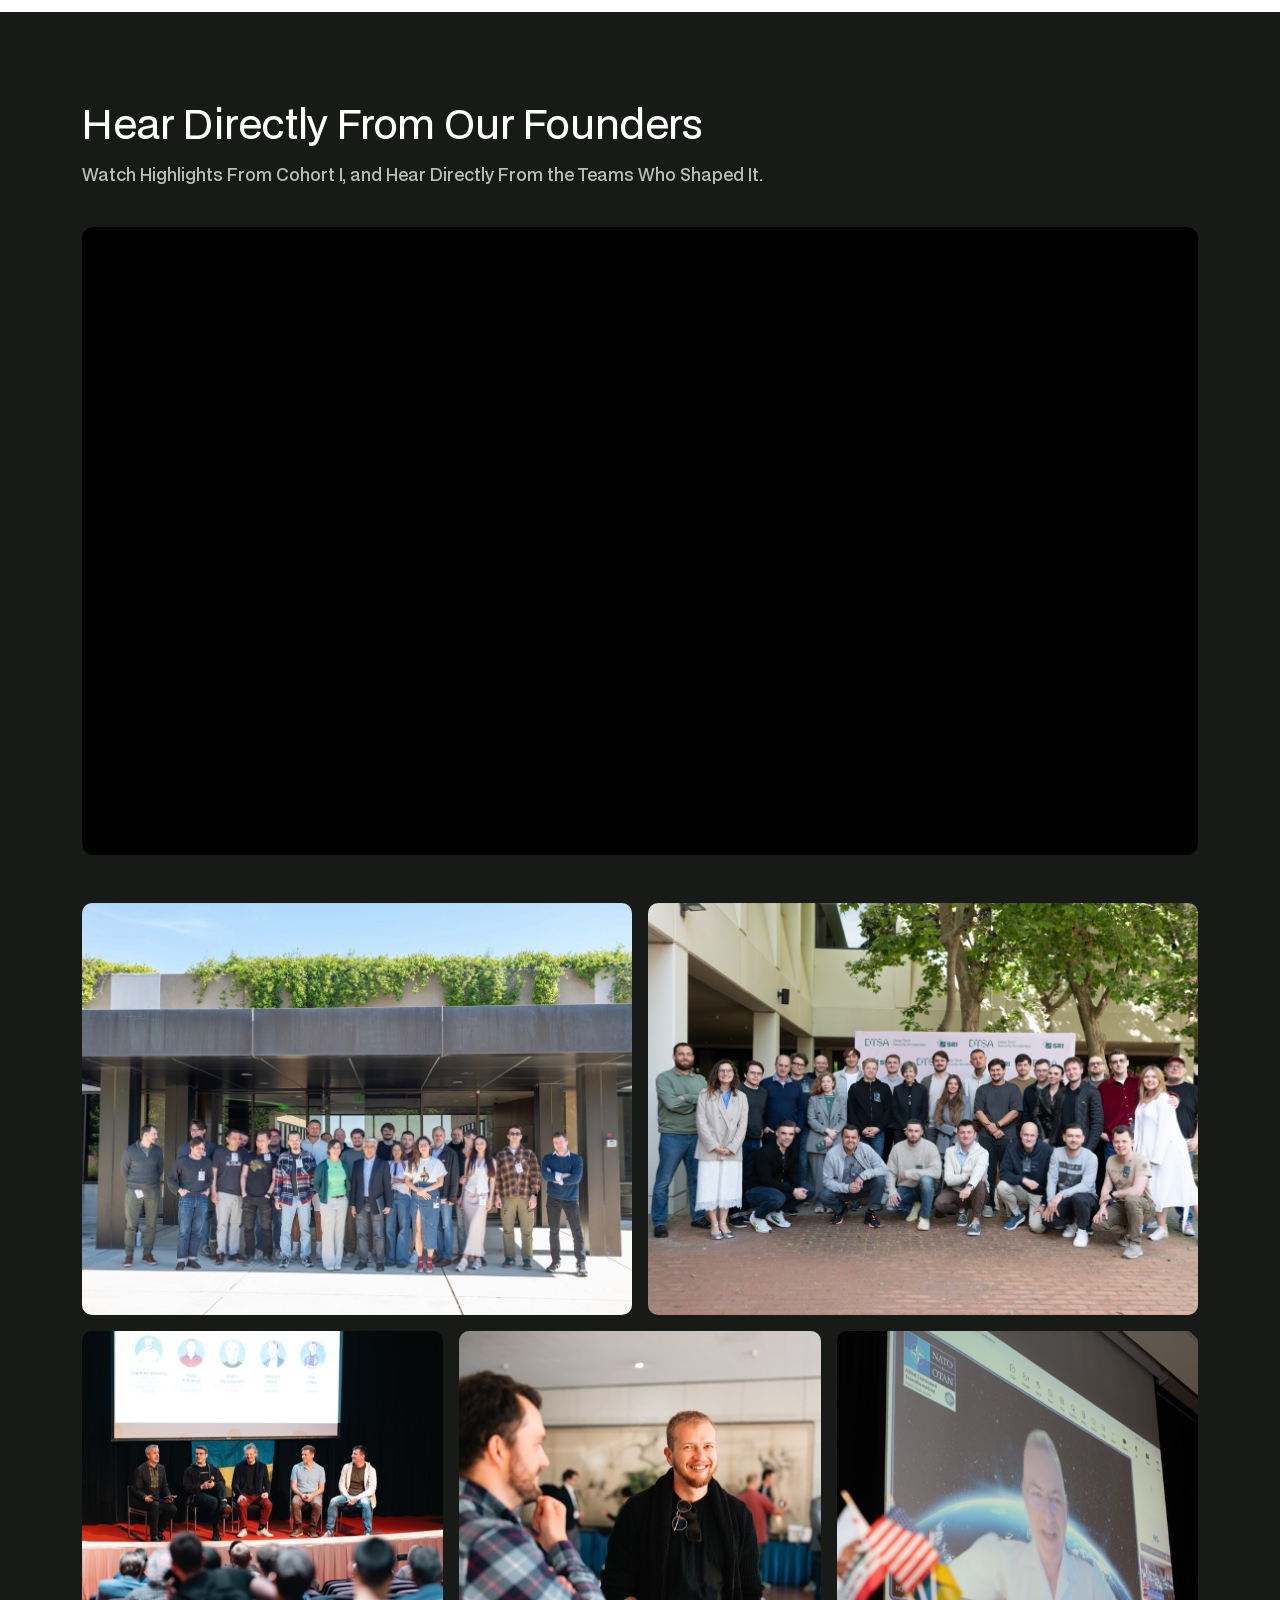
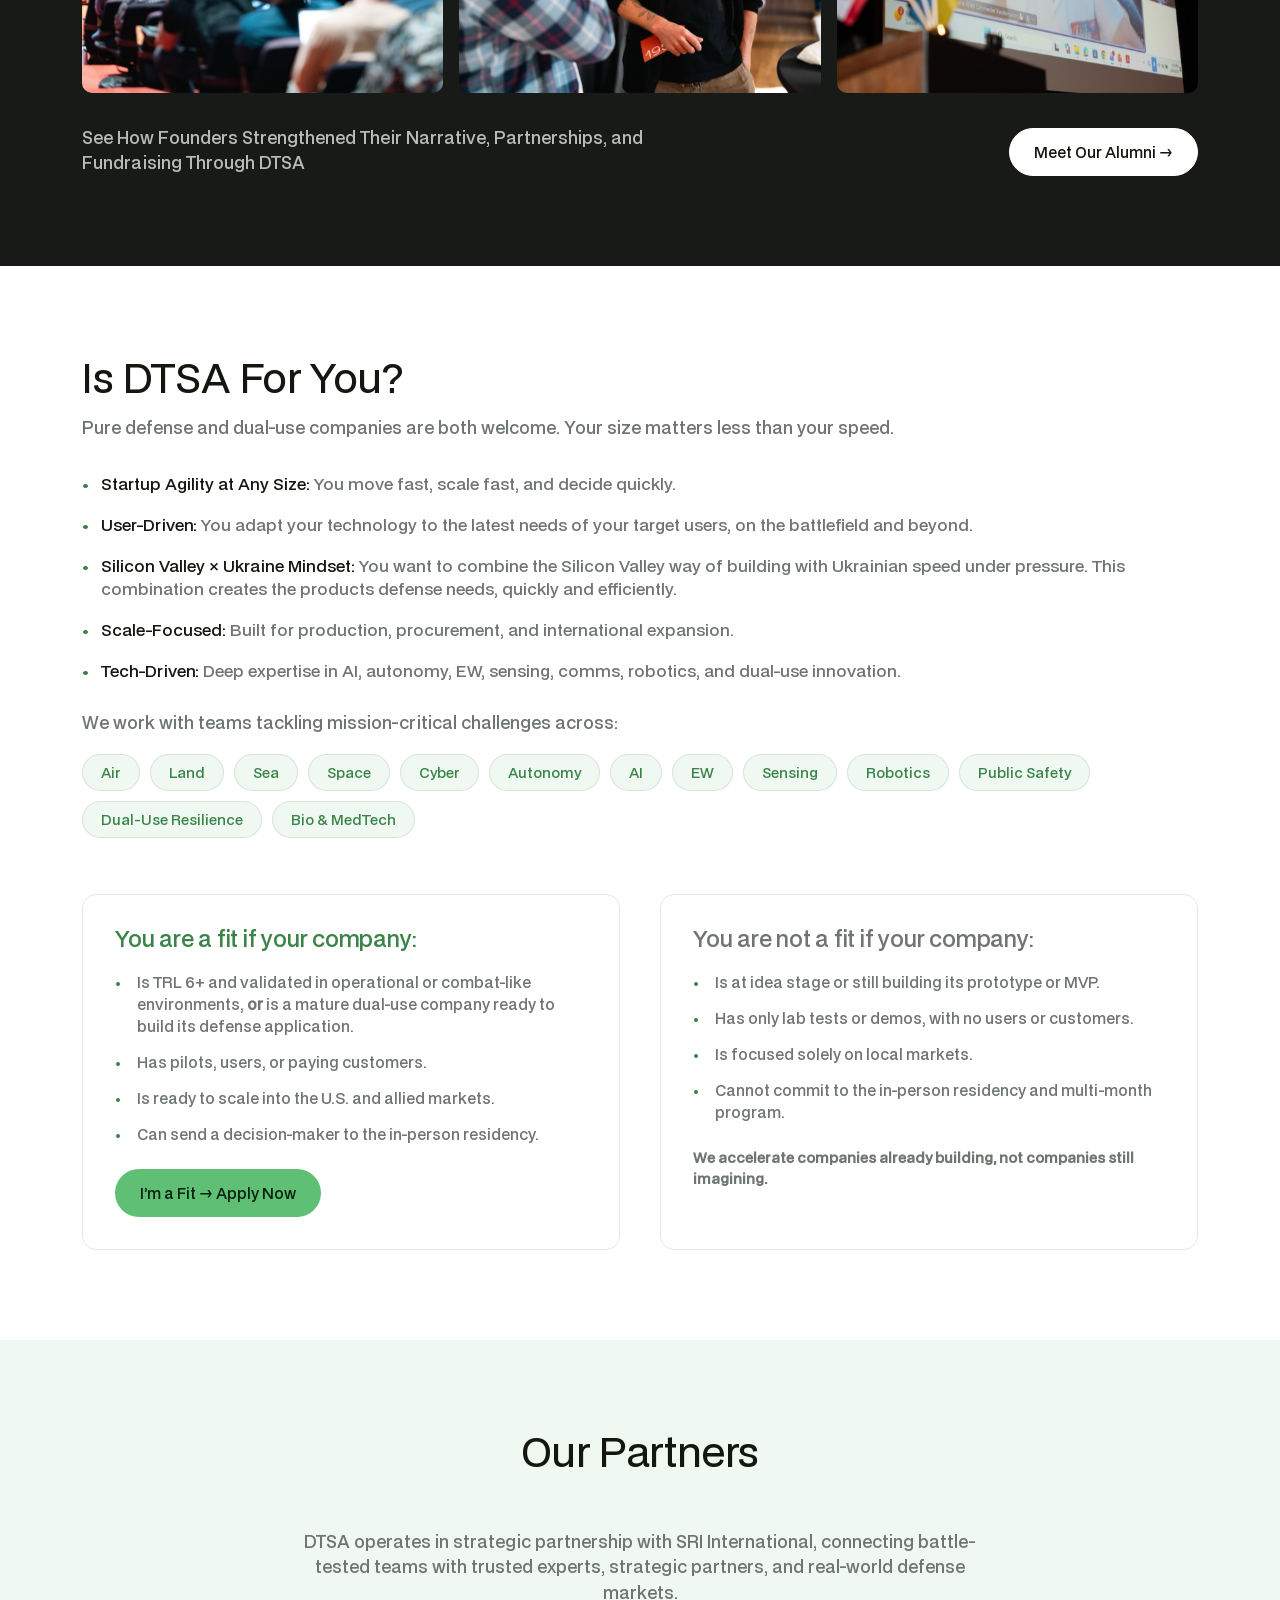
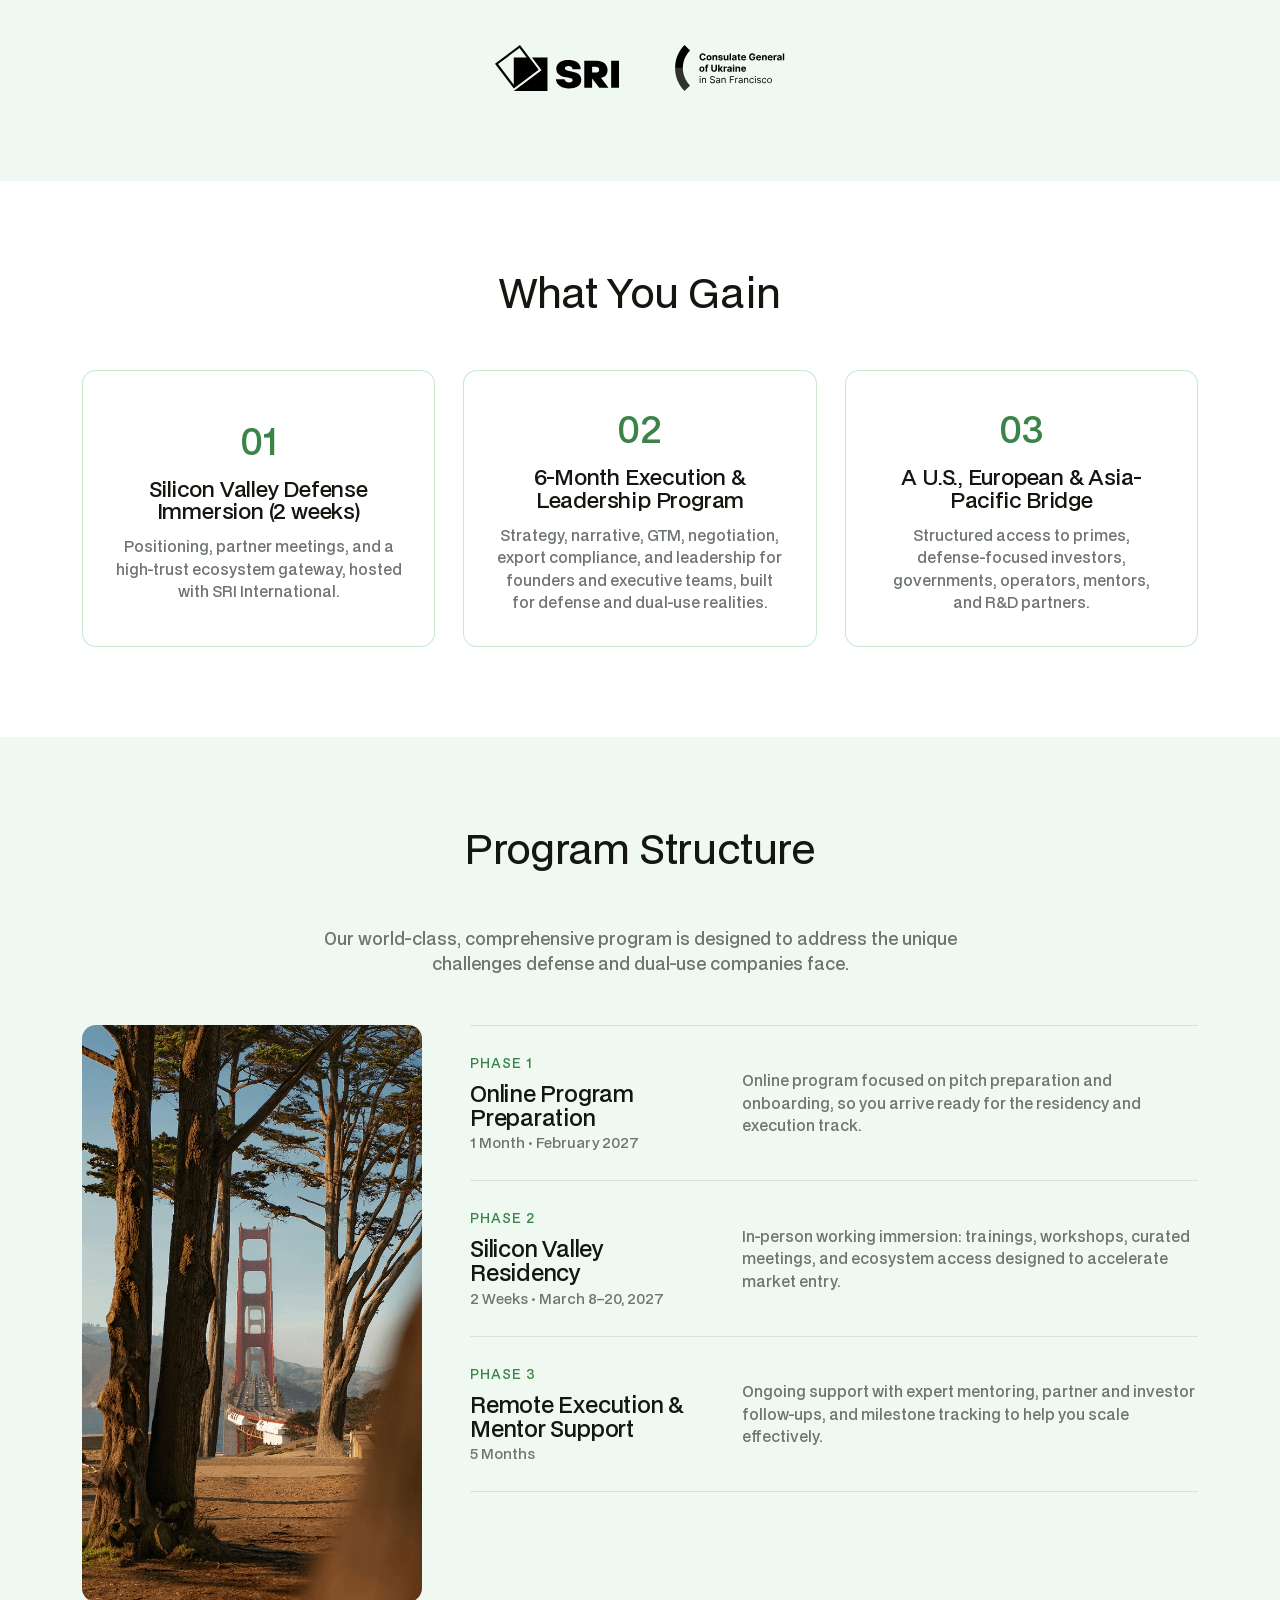
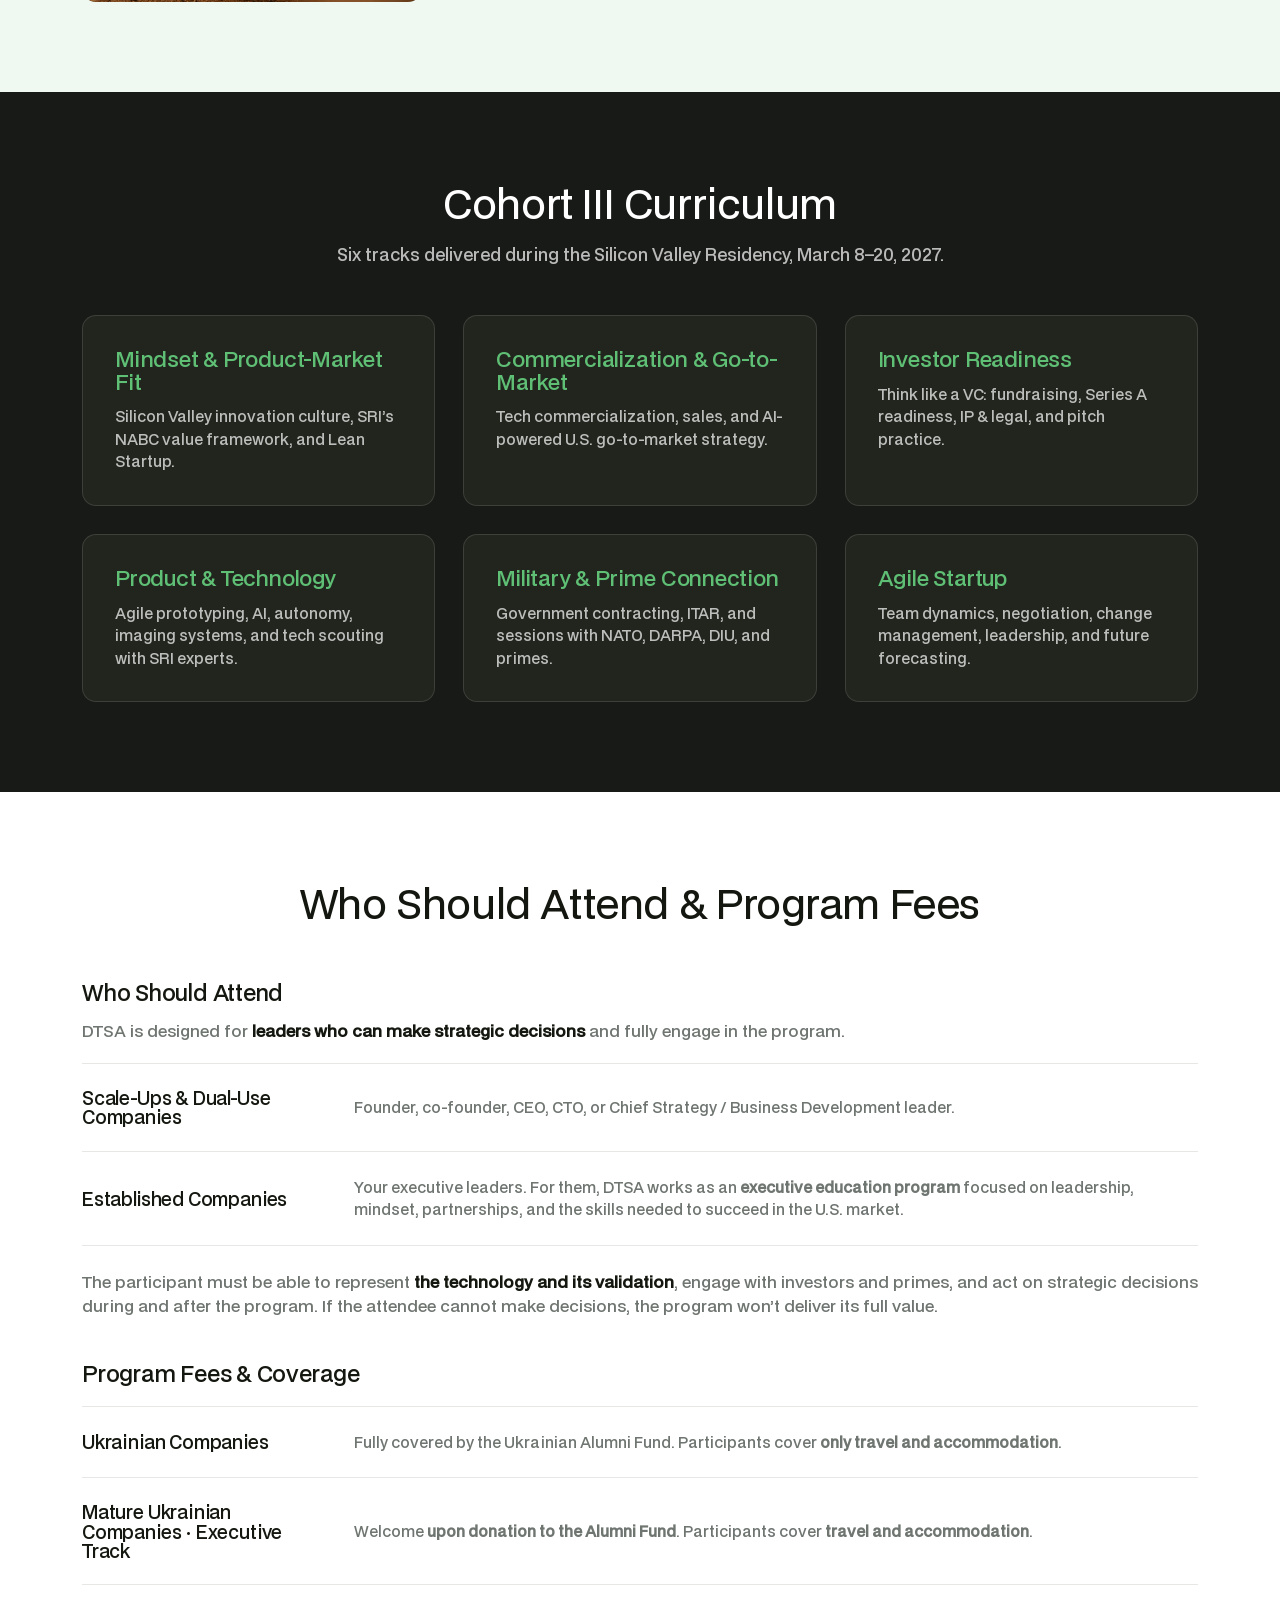
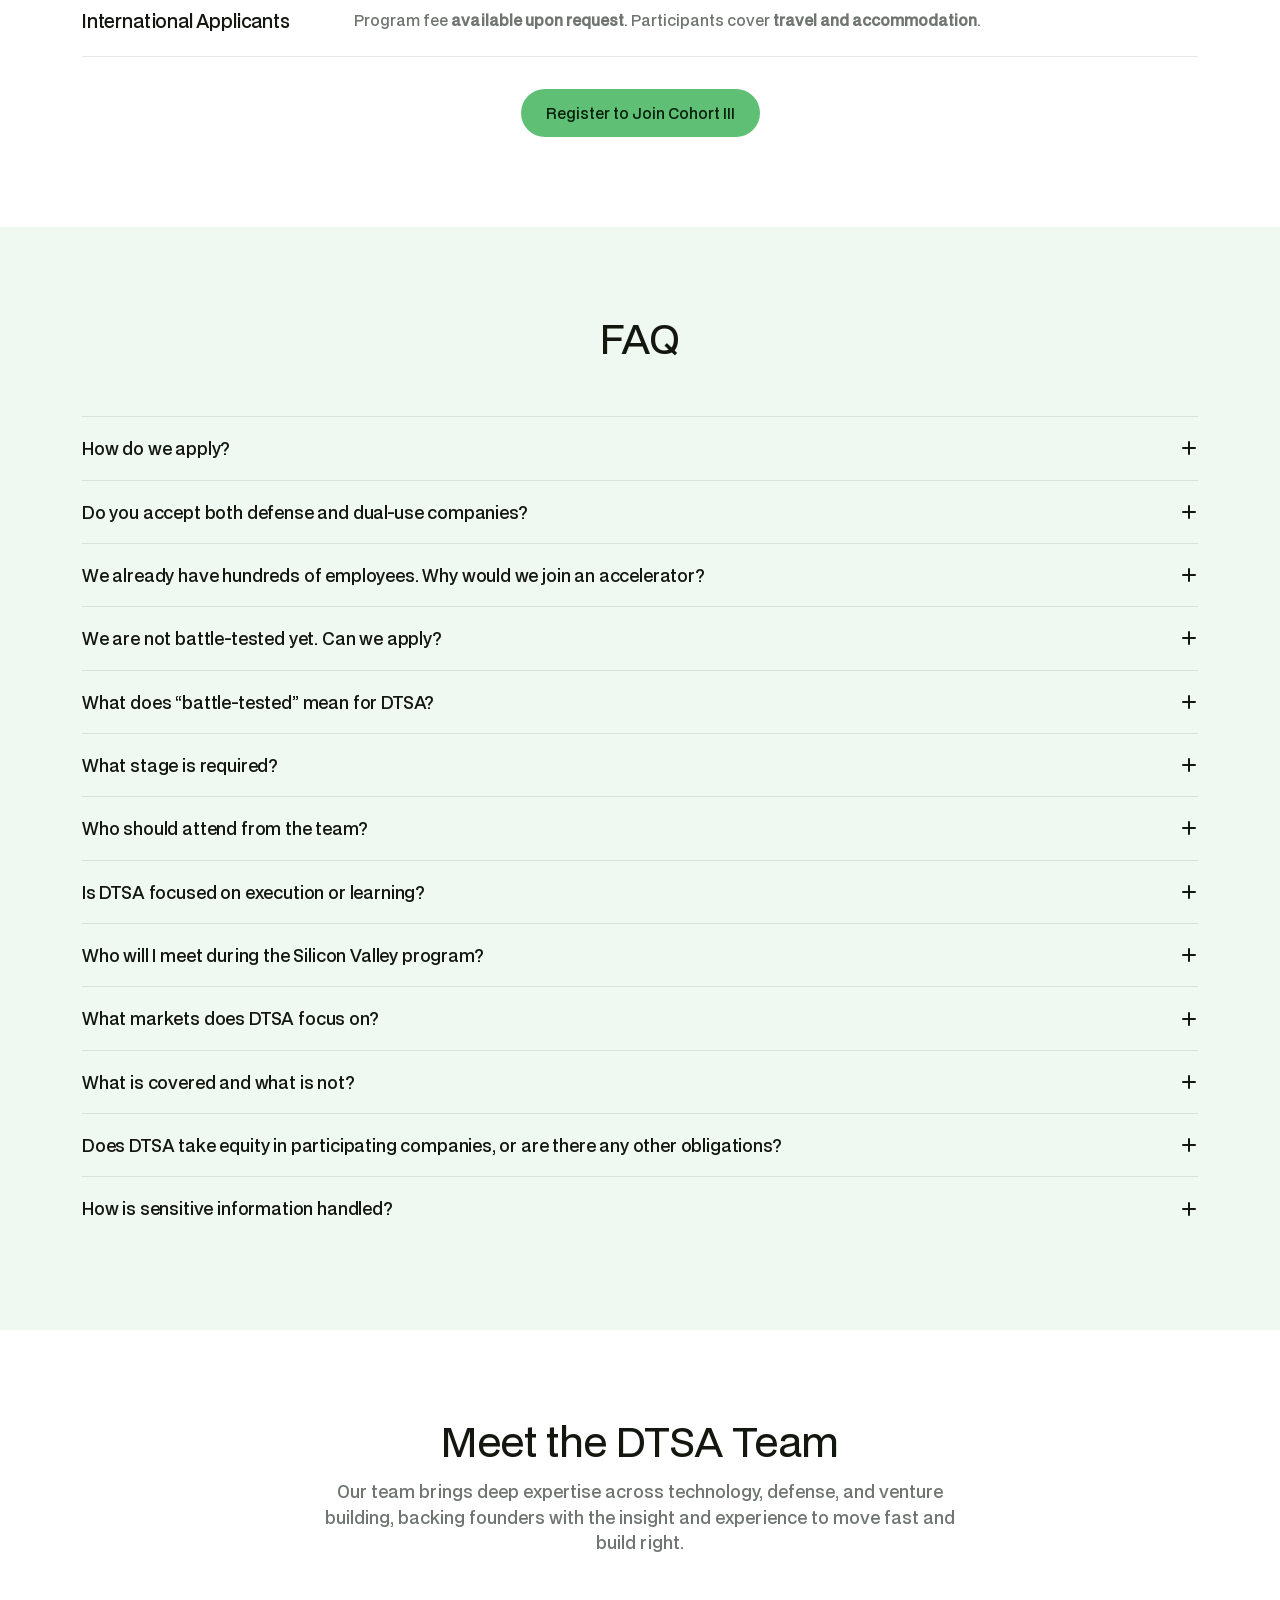
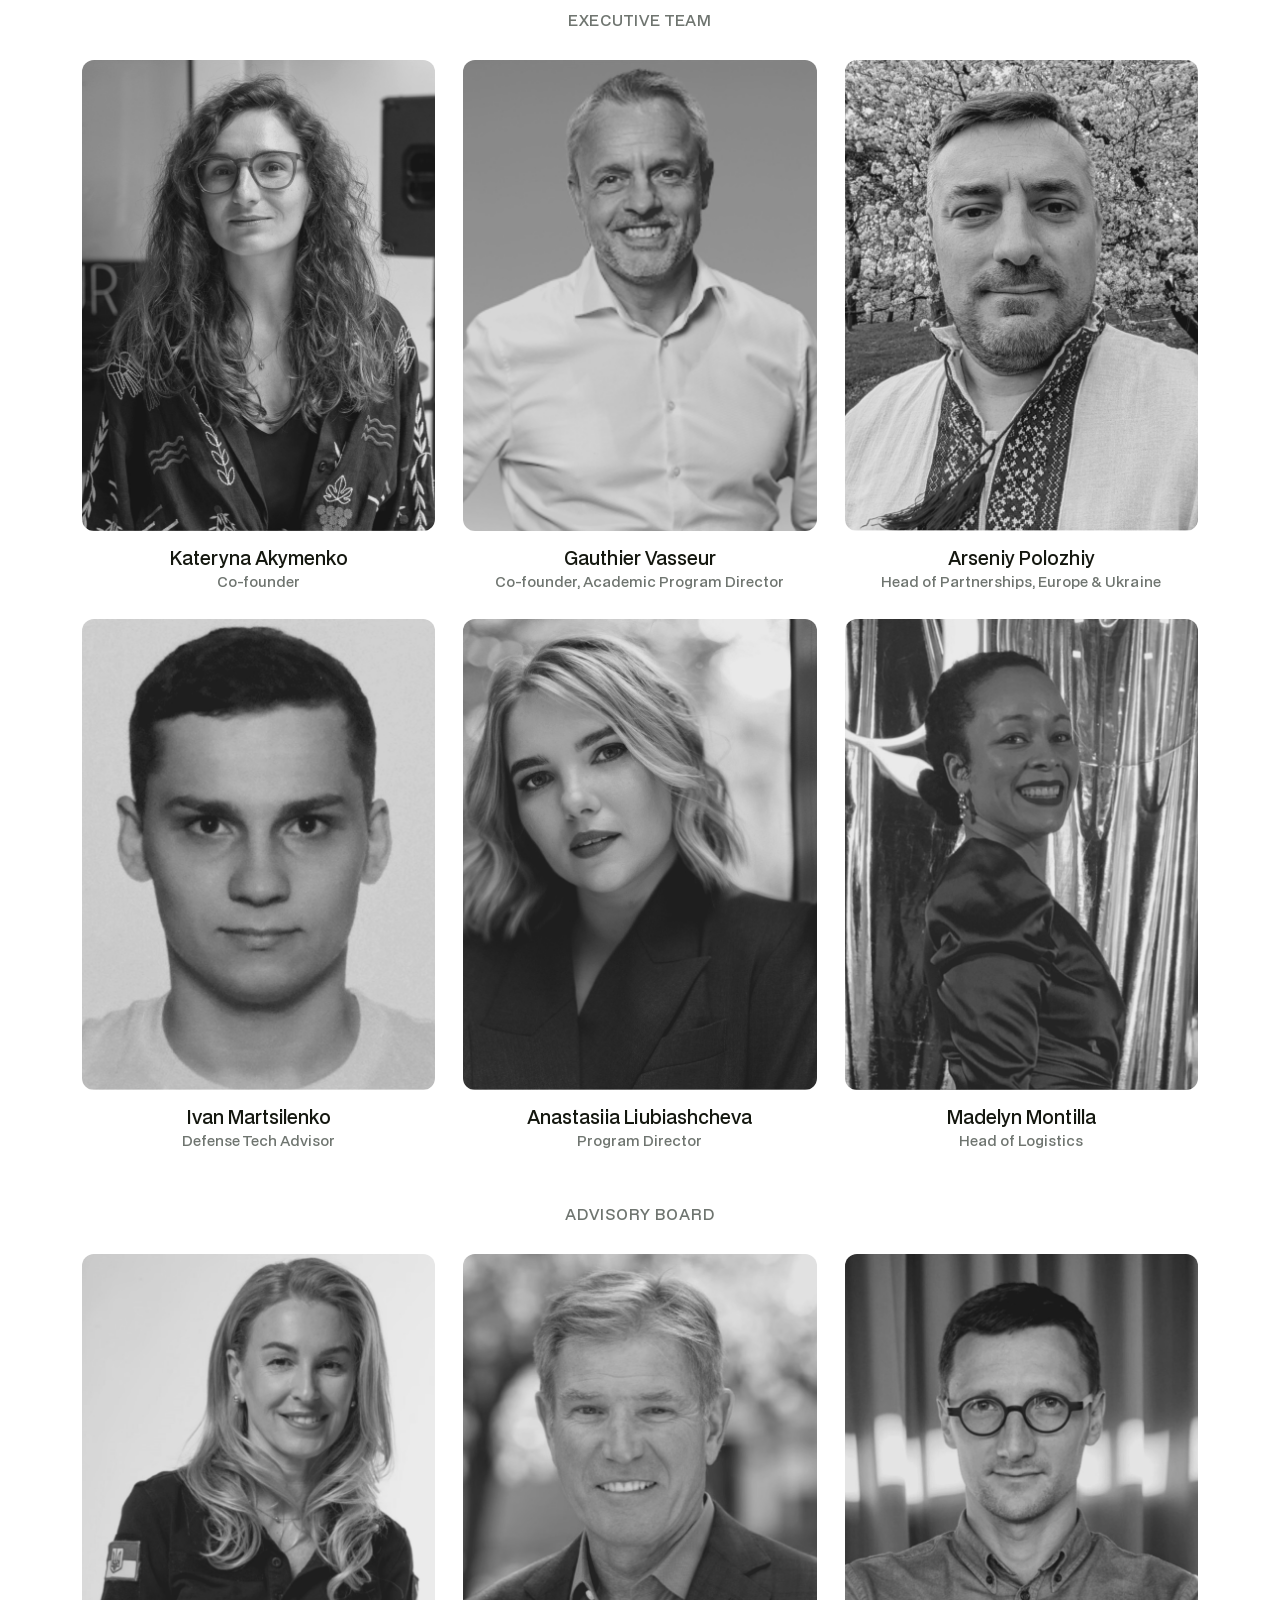
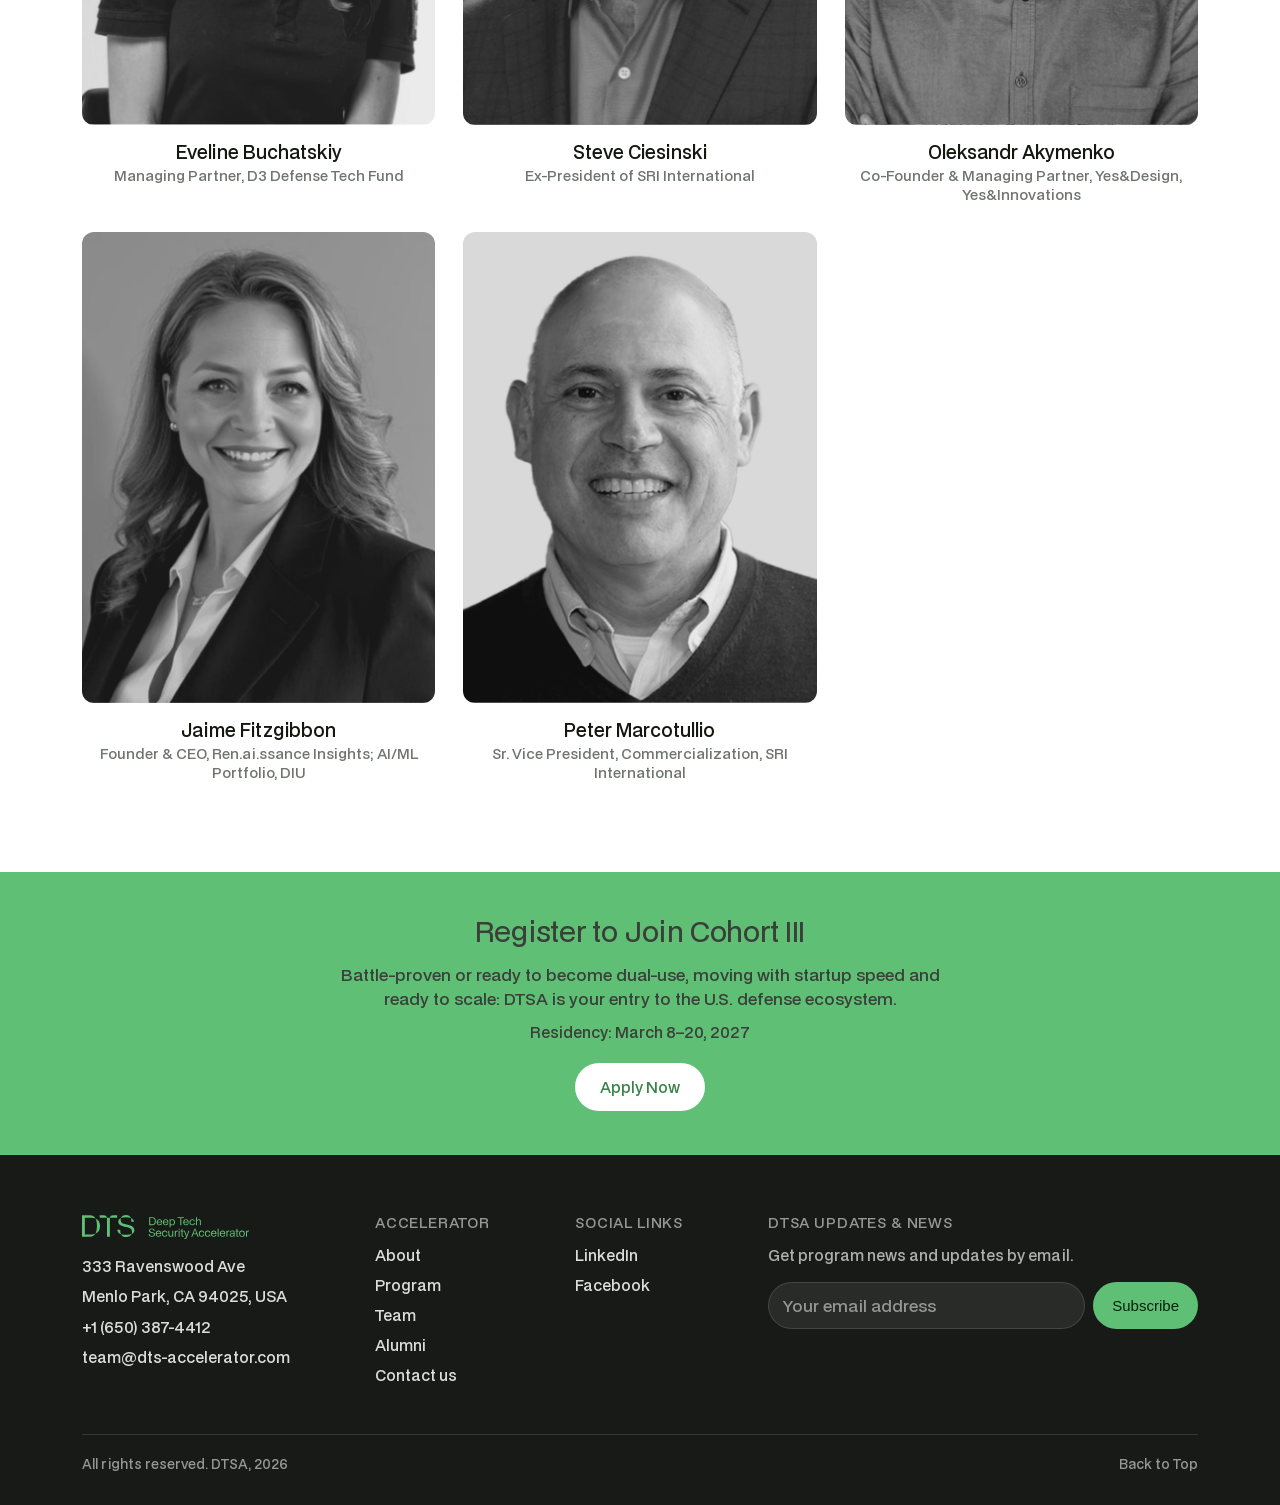
==== commit abe5f34d: "Homepage redesign: three audience tracks, ecosystem access, new hero - Hero: new headline, single Co" ====
--- a/index.html
+++ b/index.html
@@ -3,7 +3,7 @@
 <head>
 <meta charset="utf-8">
 <meta name="viewport" content="width=device-width, initial-scale=1">
-<title>Deep Tech Security Accelerator | Dual-Use Startup Program with SRI International</title>
+<title>Deep Tech Security Accelerator | Defense &amp; Dual-Use Program with SRI International</title>
 <link rel="stylesheet" href="./styles.css">
 </head>
 <body>
@@ -14,6 +14,7 @@
     <nav>
       <ul class="main-nav">
         <li><a href="#about">About</a></li>
+        <li><a href="#tracks">Who It&rsquo;s For</a></li>
         <li><a href="#program">Program</a></li>
         <li><a href="#team">Team</a></li>
         <li><a href="./alumni.html">Alumni</a></li>
@@ -36,20 +37,92 @@
 <section class="hero" id="about">
   <div class="wrap" style="padding:0">
     <div class="eyebrow">DTSA BEAST MODE</div>
-    <h1>From Battlefield Validation to<br>Allied-Market Scale</h1>
-    <p class="lede">A 6-month accelerator for <b>TRL 6+ defense and dual-use startups</b> that have proven performance in <b>operational or combat-like environments</b>, and are ready to expand into <b>U.S., European, Indo-Pacific, and allied markets</b>.</p>
-    <p class="lede">Hosted with <b>SRI International</b> in Silicon Valley, connecting you to a trusted ecosystem spanning <b>DARPA-adjacent research</b>, <b>DIU-style pathways</b>, NATO-aligned stakeholders, primes, and allied DoD networks.</p>
-    <a class="btn btn-primary" href="https://forms.gle/uURVsMgo7BywUbKDA" target="_blank" rel="noopener">Register to Join Cohort III</a>
-    <div class="taglines">Silicon Valley Residency | A high-trust founder network | Access to Allied defense ecosystems | Pathway to adoption</div>
+    <h1>Your Fast-Forward Entry to<br>the U.S. Defense Ecosystem</h1>
+    <p class="lede">A 6-month acceleration and executive program for <b>defense and dual-use companies</b> that move like startups and are ready to scale into the <b>U.S., European, and Asia-Pacific markets</b>.</p>
+    <p class="lede">Hosted with <b>SRI International</b> in Silicon Valley, with direct access to <b>DIU</b>, <b>NATO</b>, and the <b>VALOR ecosystem</b> and its Asia-Pacific track.</p>
+    <div class="hero-actions">
+      <a class="btn btn-primary btn-hero" href="https://forms.gle/uURVsMgo7BywUbKDA" target="_blank" rel="noopener">Registration to Cohort III Is&nbsp;Open&nbsp;&rarr;</a>
+      <p class="hero-dates"><span><b>Silicon Valley Residency:</b> March 8&ndash;20, 2027</span><span class="sep"> &middot; </span><span><b>Apply by November 14</b></span></p>
+    </div>
+    <div class="taglines">A high-trust founder network | Access to Allied defense ecosystems | Pathway to adoption</div>
+  </div>
+</section>
+
+<section class="stats-section mint-section" id="tracks">
+  <div class="wrap">
+    <h2>Three Ways In. One Trusted Ecosystem.</h2>
+    <p class="section-intro">DTSA works with companies at different levels of maturity. Find the track that fits you.</p>
+    <div class="cards-grid tracks-grid">
+      <div class="card track-card">
+        <div class="track-label">01 &middot; Battle-Proven Scale-Ups</div>
+        <h3>Proven in the field. Ready for the U.S.</h3>
+        <p>TRL 6+ companies that are Ukrainian, Ukrainian-founded, or run by a Ukrainian operational team. You may already sell internationally. Now you want to understand the U.S. market and build a system to win there.</p>
+        <ul>
+          <li>Build a U.S. pipeline and partnerships</li>
+          <li>Open joint R&amp;D with SRI and leading U.S. institutions</li>
+          <li>Meet investors, primes, and government stakeholders</li>
+        </ul>
+        <div class="track-who"><span>Who attends</span>Founders, co-founders, C-level</div>
+      </div>
+      <div class="card track-card">
+        <div class="track-label">02 &middot; Established Defense Companies</div>
+        <h3>Too big for an accelerator? So were our alumni.</h3>
+        <p>You have 500+ people and proven products. You don&rsquo;t need the basics. You need access, and leaders ready for new markets. <b>TAF Drones, Swarmer, Moodro, Zaruba, and LOGICS 7</b> have already joined DTSA.</p>
+        <ul>
+          <li>Executive education for your leadership team</li>
+          <li>Joint R&amp;D proposals from SRI, R&amp;D institutions, and governments in our closed network</li>
+          <li>Access to Asia-Pacific buyers and partners through the VALOR ecosystem</li>
+        </ul>
+        <div class="track-who"><span>Who attends</span>Your executive leaders</div>
+      </div>
+      <div class="card track-card">
+        <div class="track-label">03 &middot; International Defense &amp; Dual-Use Companies</div>
+        <h3>Connect with Ukraine&rsquo;s defense ecosystem.</h3>
+        <p><b>Defense companies</b> looking to work with the Ukrainian defense ecosystem. <b>Strong dual-use companies</b> in AI, public safety, firefighting, health and medtech, or govtech that want to build or strengthen their defense application, even if they are not battle-tested yet.</p>
+        <ul>
+          <li>Enter or deepen your defense track with people who work in it</li>
+          <li>Meet Ukraine&rsquo;s strongest battle-proven defense companies</li>
+          <li>Co-develop, test, and build new products together</li>
+        </ul>
+        <div class="track-who"><span>Who attends</span>Founders, C-level</div>
+      </div>
+    </div>
+  </div>
+</section>
+
+<section class="dark-section access-section">
+  <div class="wrap">
+    <h2>Direct Access You Won&rsquo;t Get Alone</h2>
+    <p class="sub">Joining DTSA means joining an ecosystem, not only a program. Every company gets access to the network and initiatives we run in the U.S. and beyond.</p>
+    <div class="access-grid">
+      <div class="access-item">
+        <h3>SRI International</h3>
+        <p>A fast-forward entry to one of the leading defense research institutions in the U.S., and the host of our Silicon Valley residency.</p>
+      </div>
+      <div class="access-item">
+        <h3>DIU, DARPA, NATO &amp; ITAR Experts</h3>
+        <p>Direct conversations with DIU, DARPA, NATO, ITAR specialists, and other key stakeholders who shape defense innovation, procurement, and regulation in the U.S. and across the Alliance.</p>
+      </div>
+      <div class="access-item">
+        <h3>VALOR Ecosystem &amp; Asia-Pacific</h3>
+        <p>Pathways to governments, Ministries of Defense, and leading R&amp;D institutions across the Asia-Pacific region, where buyers are looking to purchase from, partner with, and co-develop with proven companies.</p>
+        <a class="btn btn-ghost-dark access-btn" href="https://valor-center.com" target="_blank" rel="noopener">Explore VALOR Ecosystem &rarr;</a>
+      </div>
+      <div class="access-item">
+        <h3>Joint R&amp;D Opportunities</h3>
+        <p>A closed network of R&amp;D institutions and government representatives from allied countries. Members are more likely to receive proposals for joint R&amp;D, starting with SRI.</p>
+      </div>
+    </div>
   </div>
 </section>
 
 <section class="stats-section">
   <div class="wrap">
-    <h2>Real Teams. Real Traction.<br>Measurable Outcomes After the Program.</h2>
+    <h2>Our Biggest Result Isn&rsquo;t the Money Raised. It&rsquo;s What Our Companies Build Together.</h2>
+    <p class="section-intro">Our alumni collaborate with each other to improve their products and grow their companies. They co-develop new products and test together. The capital and contracts follow.</p>
     <div class="stats-grid">
       <div class="stat"><div class="num">65M+</div><div class="label">Raised Post-Program</div></div>
-      <div class="stat"><div class="num">42</div><div class="label">Startups</div></div>
+      <div class="stat"><div class="num">42</div><div class="label">Companies</div></div>
       <div class="stat"><div class="num">80+</div><div class="label">Connections Across the U.S. Defense Ecosystem</div></div>
       <div class="stat"><div class="num">DIU</div><div class="label">Partnerships Secured</div></div>
       <div class="stat"><div class="num">NATO</div><div class="label">Aligned Government Orders</div></div>
@@ -83,17 +156,16 @@
 
 <section class="beast-section" id="beast-mode">
   <div class="wrap">
-    <h2>Is DTSA Beast Mode For You?</h2>
-    <p class="sub" style="margin-top:8px">What &ldquo;Beast Mode&rdquo; Means at DTSA</p>
+    <h2>Is DTSA For You?</h2>
+    <p class="sub" style="margin-top:8px;max-width:none">Pure defense and dual-use companies are both welcome. Your size matters less than your speed.</p>
     <ul class="criteria-list">
-      <li><span class="dot">&bull;</span><span><b>Battle-Tested:</b> Proven performance in real operational or combat-like environments.</span></li>
-      <li><span class="dot">&bull;</span><span><b>Entrepreneur-Led:</b> Founders with ownership, speed, and execution DNA.</span></li>
-      <li><span class="dot">&bull;</span><span><b>Agile-Powered:</b> Rapid iteration, feedback loops, and high-velocity pivots.</span></li>
-      <li><span class="dot">&bull;</span><span><b>Scale-Focused:</b> Built for production, procurement, and allied-market expansion.</span></li>
+      <li><span class="dot">&bull;</span><span><b>Startup Agility at Any Size:</b> You move fast, scale fast, and decide quickly.</span></li>
+      <li><span class="dot">&bull;</span><span><b>User-Driven:</b> You adapt your technology to the latest needs of your target users, on the battlefield and beyond.</span></li>
+      <li><span class="dot">&bull;</span><span><b>Silicon Valley &times; Ukraine Mindset:</b> You want to combine the Silicon Valley way of building with Ukrainian speed under pressure. This combination creates the products defense needs, quickly and efficiently.</span></li>
+      <li><span class="dot">&bull;</span><span><b>Scale-Focused:</b> Built for production, procurement, and international expansion.</span></li>
       <li><span class="dot">&bull;</span><span><b>Tech-Driven:</b> Deep expertise in AI, autonomy, EW, sensing, comms, robotics, and dual-use innovation.</span></li>
     </ul>
-    <p class="sub" style="margin-top:28px;max-width:none">If your startup meets these criteria and is <b style="color:var(--ink)">TRL 6+ with operational validation</b>, you are ready to go <b style="color:var(--ink)">Beast Mode</b> with DTSA.</p>
-    <p class="sub" style="margin-top:14px;max-width:none">We are looking for visionary teams tackling mission-critical challenges across:</p>
+    <p class="sub" style="margin-top:28px;max-width:none">We work with teams tackling mission-critical challenges across:</p>
     <div class="domain-tags">
       <span class="domain-tag">Air</span>
       <span class="domain-tag">Land</span>
@@ -105,6 +177,7 @@
       <span class="domain-tag">EW</span>
       <span class="domain-tag">Sensing</span>
       <span class="domain-tag">Robotics</span>
+      <span class="domain-tag">Public Safety</span>
       <span class="domain-tag">Dual-Use Resilience</span>
       <span class="domain-tag">Bio &amp; MedTech</span>
     </div>
@@ -113,23 +186,22 @@
       <div class="fit-card">
         <h3 style="color:var(--green-dark)">You are a fit if your company:</h3>
         <ul>
-          <li>Is TRL 6+ and past prototype stage.</li>
-          <li>Validated in operational or combat-like environments (or equivalent high-stress field conditions).</li>
+          <li>Is TRL 6+ and validated in operational or combat-like environments, <b>or</b> is a mature dual-use company ready to build its defense application.</li>
           <li>Has pilots, users, or paying customers.</li>
-          <li>Is preparing for international scale + allied market entry.</li>
+          <li>Is ready to scale into the U.S. and allied markets.</li>
+          <li>Can send a decision-maker to the in-person residency.</li>
         </ul>
         <a class="btn btn-primary" style="margin-top:24px" href="https://forms.gle/uURVsMgo7BywUbKDA" target="_blank" rel="noopener">I&rsquo;m a Fit &rarr; Apply Now</a>
       </div>
       <div class="fit-card">
         <h3 style="color:var(--gray)">You are not a fit if your company:</h3>
         <ul>
-          <li>Is in pre-validation, idea-stage, or looking for theory-first acceleration.</li>
-          <li>Is still building the prototype or MVP.</li>
-          <li>Has only lab tests or demos, with no operational or field validation yet.</li>
-          <li>Is focused solely on local markets with no intention or plan for international/allied scale.</li>
-          <li>Not able to commit to the in-person residency and multi-month execution program.</li>
+          <li>Is at idea stage or still building its prototype or MVP.</li>
+          <li>Has only lab tests or demos, with no users or customers.</li>
+          <li>Is focused solely on local markets.</li>
+          <li>Cannot commit to the in-person residency and multi-month program.</li>
         </ul>
-        <p class="sub" style="margin-top:24px;font-size:14px"><b>Exceptional Teams May Be Considered &mdash; if your startup is building the future of defense and dual-use technology, you are in the right place.</b></p>
+        <p class="sub" style="margin-top:24px;font-size:14px"><b>We accelerate companies already building, not companies still imagining.</b></p>
       </div>
     </div>
   </div>
@@ -157,13 +229,13 @@
       </div>
       <div class="card">
         <div class="tag">02</div>
-        <h3>6-Month Founder-Level Execution &amp; Scaling Program</h3>
-        <p>Sharpen your strategy, narrative, GTM, negotiation, export compliance, and leadership, built for defense and dual-use realities.</p>
+        <h3>6-Month Execution &amp; Leadership Program</h3>
+        <p>Strategy, narrative, GTM, negotiation, export compliance, and leadership for founders and executive teams, built for defense and dual-use realities.</p>
       </div>
       <div class="card">
         <div class="tag">03</div>
-        <h3>A Transatlantic &amp; Indo-Pacific Bridge</h3>
-        <p>Structured access to primes, defense-focused investors, allied stakeholders, operators, mentors, and R&amp;D partners.</p>
+        <h3>A U.S., European &amp; Asia-Pacific Bridge</h3>
+        <p>Structured access to primes, defense-focused investors, governments, operators, mentors, and R&amp;D partners.</p>
       </div>
     </div>
   </div>
@@ -172,7 +244,7 @@
 <section class="stats-section mint-section">
   <div class="wrap">
     <h2>Program Structure</h2>
-    <p style="max-width:640px;margin:0 auto;font-size:17px;color:var(--gray)">Our world-class, comprehensive program is designed to address the unique challenges deep-tech security startups face.</p>
+    <p style="max-width:640px;margin:0 auto;font-size:17px;color:var(--gray)">Our world-class, comprehensive program is designed to address the unique challenges defense and dual-use companies face.</p>
     <div class="phase-layout">
       <div class="phase-photo-wrap"><img class="phase-photo" src="./images/K0078iCPnDwgBdO436xhXUkf4k.jpg" alt="Golden Gate Bridge, Silicon Valley Residency location" width="630" height="1070" loading="lazy"></div>
       <div class="phase-list">
@@ -243,22 +315,31 @@
     <h2>Who Should Attend &amp; Program Fees</h2>
     <div class="attend-fees-layout">
       <h3 style="font-size:22px;font-weight:500;margin-bottom:14px">Who Should Attend</h3>
-      <p style="font-size:16px;color:var(--gray)">DTSA is designed for <b style="color:var(--ink)">founders and senior leaders</b> who can make strategic decisions and fully engage in the program. The ideal representative is:</p>
-      <ul class="criteria-list">
-        <li><span class="dot">&bull;</span><span><b>Founder / CEO</b></span></li>
-        <li><span class="dot">&bull;</span><span><b>CTO</b> involved in strategic partnerships</span></li>
-        <li><span class="dot">&bull;</span><span><b>Chief Strategy or Business Development leader</b></span></li>
-      </ul>
-      <p style="margin-top:24px;font-size:16px;color:var(--gray)">The participant must be able to represent <b style="color:var(--ink)">the technology and its operational validation</b>, engage with investors and primes, and act on strategic decisions during and after the program. If the attendee cannot make decisions, the program won&rsquo;t deliver its full value.</p>
+      <p style="font-size:16px;color:var(--gray)">DTSA is designed for <b style="color:var(--ink)">leaders who can make strategic decisions</b> and fully engage in the program.</p>
+      <div class="fee-rows">
+        <div class="fee-row">
+          <h4>Scale-Ups &amp; Dual-Use Companies</h4>
+          <p>Founder, co-founder, CEO, CTO, or Chief Strategy / Business Development leader.</p>
+        </div>
+        <div class="fee-row">
+          <h4>Established Companies</h4>
+          <p>Your executive leaders. For them, DTSA works as an <b>executive education program</b> focused on leadership, mindset, partnerships, and the skills needed to succeed in the U.S. market.</p>
+        </div>
+      </div>
+      <p style="margin-top:24px;font-size:16px;color:var(--gray)">The participant must be able to represent <b style="color:var(--ink)">the technology and its validation</b>, engage with investors and primes, and act on strategic decisions during and after the program. If the attendee cannot make decisions, the program won&rsquo;t deliver its full value.</p>
 
       <h3 style="font-size:22px;font-weight:500;margin:44px 0 0">Program Fees &amp; Coverage</h3>
       <div class="fee-rows">
         <div class="fee-row">
-          <h4>Ukrainian Startups</h4>
-          <p>Fully covered by the Ukrainian Alumni Fund and supporting donors. Participants cover <b>only travel and accommodation</b>.</p>
+          <h4>Ukrainian Companies</h4>
+          <p>Fully covered by the Ukrainian Alumni Fund. Participants cover <b>only travel and accommodation</b>.</p>
         </div>
         <div class="fee-row">
-          <h4>Other Applicants</h4>
+          <h4>Mature Ukrainian Companies &middot; Executive Track</h4>
+          <p>Welcome <b>upon donation to the Alumni Fund</b>. Participants cover <b>travel and accommodation</b>.</p>
+        </div>
+        <div class="fee-row">
+          <h4>International Applicants</h4>
           <p>Program fee <b>available upon request</b>. Participants cover <b>travel and accommodation</b>.</p>
         </div>
       </div>
@@ -268,49 +349,27 @@
 </section>
 
 <section class="stats-section mint-section">
-  <div class="wrap">
-    <h2>What Makes DTSA Different</h2>
-    <div class="cards-grid" style="margin-top:40px">
-      <div class="card">
-        <div class="tag">01</div>
-        <h3>Battle-Tested, Execution-Focused Cohorts</h3>
-        <p>Only operationally validated startups, no idea-stage noise, with frontline-derived learning loops and direct access to Ukrainian founders and engineers operating under the world&rsquo;s most demanding conditions.</p>
-      </div>
-      <div class="card">
-        <div class="tag">02</div>
-        <h3>Structured Access to the Defense Ecosystem</h3>
-        <p>Curated connections to primes, investors, allied stakeholders, and R&amp;D partners, combined with integrated technical, commercial, and regulatory guidance.</p>
-      </div>
-      <div class="card">
-        <div class="tag">03</div>
-        <h3>Sustained, Scale-Oriented Engagement</h3>
-        <p>Six months of execution-focused support, beyond one-week events, designed for deployment, partnerships, and market expansion.</p>
-      </div>
-    </div>
-    <p style="margin-top:40px;font-size:19px;color:var(--ink)">We accelerate companies already building, not companies still imagining.</p>
-  </div>
-</section>
-
-<section class="stats-section">
   <div class="wrap">
     <h2>FAQ</h2>
     <div class="faq-list">
       <details class="faq-item" name="faq"><summary><h3 class="q">How do we apply?</h3><span class="icon" aria-hidden="true"></span></summary><div class="a">Fill in our <a href="https://forms.gle/uURVsMgo7BywUbKDA" target="_blank" rel="noopener" style="color:var(--green-dark);text-decoration:underline">application form</a> (don&rsquo;t forget to include your pitch deck and video pitch) &rarr; we will invite you to a 15&ndash;30 minute interview in November (please monitor your email) &rarr; our committee will evaluate all applicants &rarr; you will receive feedback in mid-December.</div></details>
+      <details class="faq-item" name="faq"><summary><h3 class="q">Do you accept both defense and dual-use companies?</h3><span class="icon" aria-hidden="true"></span></summary><div class="a">Yes. DTSA welcomes both pure defense and dual-use companies.</div></details>
+      <details class="faq-item" name="faq"><summary><h3 class="q">We already have hundreds of employees. Why would we join an accelerator?</h3><span class="icon" aria-hidden="true"></span></summary><div class="a"><p>Because the value is access, not the basics. Several of our alumni are large, established companies, including TAF Drones, Swarmer, Moodro, Zaruba, and LOGICS 7. They joined to keep innovating and to build their international presence.</p><p>Through DTSA you get a fast-forward entry to SRI International, direct access to DIU and NATO, and integration into the VALOR ecosystem with its Asia-Pacific track. Members of our closed network are also more likely to receive joint R&amp;D proposals from SRI, other leading R&amp;D institutions, and government representatives from allied countries. Your executive leaders can join as an executive education program.</p></div></details>
+      <details class="faq-item" name="faq"><summary><h3 class="q">We are not battle-tested yet. Can we apply?</h3><span class="icon" aria-hidden="true"></span></summary><div class="a">Yes, if you are a mature company that wants to explore the defense application of your technology, for example in AI, public safety, firefighting, health and medtech, or govtech. You will enter the defense world alongside Ukraine&rsquo;s strongest battle-proven companies and can collaborate with them on new products and testing.</div></details>
       <details class="faq-item" name="faq"><summary><h3 class="q">What does &ldquo;battle-tested&rdquo; mean for DTSA?</h3><span class="icon" aria-hidden="true"></span></summary><div class="a">Operational validation in real-world or combat-like environments.</div></details>
-      <details class="faq-item" name="faq"><summary><h3 class="q">What stage is required?</h3><span class="icon" aria-hidden="true"></span></summary><div class="a">We are selecting top TRL 6+ teams, and in exceptional cases, we may consider TRL 4&ndash;5 companies that have completed operational validation.</div></details>
-      <details class="faq-item" name="faq"><summary><h3 class="q">Can dual-use startups apply?</h3><span class="icon" aria-hidden="true"></span></summary><div class="a">Yes. DTSA is built for defense and dual-use technologies.</div></details>
-      <details class="faq-item" name="faq"><summary><h3 class="q">Who should attend from the team?</h3><span class="icon" aria-hidden="true"></span></summary><div class="a">A founder or senior decision-maker (CEO/CTO/Strategy/BD).</div></details>
-      <details class="faq-item" name="faq"><summary><h3 class="q">Is DTSA focused on execution or learning?</h3><span class="icon" aria-hidden="true"></span></summary><div class="a">Execution-focused: procurement readiness, market entry, partnerships, and scaling.</div></details>
+      <details class="faq-item" name="faq"><summary><h3 class="q">What stage is required?</h3><span class="icon" aria-hidden="true"></span></summary><div class="a">Defense companies should be TRL 6+ with operational validation. In exceptional cases, we may consider TRL 4&ndash;5 companies that have completed operational validation. Dual-use companies should be mature, with users or customers in their current markets.</div></details>
+      <details class="faq-item" name="faq"><summary><h3 class="q">Who should attend from the team?</h3><span class="icon" aria-hidden="true"></span></summary><div class="a">A founder or senior decision-maker (CEO/CTO/Strategy/BD). Established companies can send their executive leaders through the executive education track.</div></details>
+      <details class="faq-item" name="faq"><summary><h3 class="q">Is DTSA focused on execution or learning?</h3><span class="icon" aria-hidden="true"></span></summary><div class="a"><p>Both. We focus on execution: procurement readiness, market entry, partnerships, and scaling. But there is no right execution without constant learning.</p><p>At DTSA you learn from the best: founders who have made more than one exit, investors who actively invest in defense and dual-use, mentors and educators, and people who have built multi-billion-dollar global companies.</p></div></details>
       <details class="faq-item" name="faq"><summary><h3 class="q">Who will I meet during the Silicon Valley program?</h3><span class="icon" aria-hidden="true"></span></summary><div class="a"><p>The DTSA Silicon Valley Residency is designed to give you a clear understanding of how the U.S. defense market operates, how to navigate it, and how to position your company for successful integration into the American defense ecosystem.</p><p>Throughout the program, we bring together leading experts, industry practitioners, investors, and decision-makers who can share firsthand knowledge and experience.</p><p>During the residency, you will have the opportunity to meet:</p><ul><li>SRI International team &mdash; DTSA&rsquo;s key program partner and one of Silicon Valley&rsquo;s leading R&amp;D institutions, with over 70 years of experience in groundbreaking innovation, cutting-edge research, and transforming advanced technologies into real-world applications.</li><li>Representatives and experts from organizations such as DIU, DARPA, and NATO, as well as ITAR specialists, who can help you understand U.S. defense procurement, government engagement, regulatory requirements, and collaboration opportunities.</li><li>Experienced serial entrepreneurs and founders who have successfully built, scaled, and exited multiple companies, sharing practical lessons from their entrepreneurial journeys.</li><li>Leading experts from Stanford University and UC Berkeley, offering insights into innovation, entrepreneurship, technology commercialization, and business development.</li><li>Active defense investors and venture capital professionals who are currently investing in defense and dual-use technologies, sharing their perspectives on investment opportunities, fundraising, and scaling in the U.S. market.</li></ul><p>Beyond expert sessions, the program includes Demo Day and networking mixers.</p><p>At our Demo Day, we invite investors, international delegations, government representatives, and other key stakeholders to discover the participating companies and explore potential opportunities for cooperation.</p><p>Through our networking mixers, you will connect with the local Silicon Valley ecosystem, expand your professional network, and develop relationships that may lead to future partnerships.</p><p>Equally important, DTSA is built around creating a trusted environment within each cohort. You will spend two weeks alongside exceptional founders and fellow defense innovators, exchanging experiences, discussing challenges, learning from one another, and building relationships that extend far beyond the residency.</p></div></details>
-      <details class="faq-item" name="faq"><summary><h3 class="q">What markets does DTSA focus on?</h3><span class="icon" aria-hidden="true"></span></summary><div class="a">U.S., European, Indo-Pacific, and allied markets.</div></details>
-      <details class="faq-item" name="faq"><summary><h3 class="q">What is covered and what is not?</h3><span class="icon" aria-hidden="true"></span></summary><div class="a">For Ukrainian startups, participation is fully covered by the Ukrainian Alumni Fund and other supporting donors. Participants cover only travel and accommodation. For all other applicants, the program fee is available upon request; participants also cover travel and accommodation.</div></details>
+      <details class="faq-item" name="faq"><summary><h3 class="q">What markets does DTSA focus on?</h3><span class="icon" aria-hidden="true"></span></summary><div class="a">The U.S., Europe, and the Asia-Pacific region.</div></details>
+      <details class="faq-item" name="faq"><summary><h3 class="q">What is covered and what is not?</h3><span class="icon" aria-hidden="true"></span></summary><div class="a">For Ukrainian companies, participation is fully covered by the Ukrainian Alumni Fund. Executive leaders of Ukrainian companies are welcome on the executive track upon donation to the Alumni Fund. For international applicants, the program fee is available upon request. In all cases, participants cover travel and accommodation.</div></details>
       <details class="faq-item" name="faq"><summary><h3 class="q">Does DTSA take equity in participating companies, or are there any other obligations?</h3><span class="icon" aria-hidden="true"></span></summary><div class="a"><p>No, DTSA does not take any equity in participating companies.</p><p>DTSA was established at the beginning of the full-scale invasion of Ukraine as a mission-driven initiative to help Ukrainian defense companies integrate into the Silicon Valley ecosystem and enter the U.S. market.</p><p>Initially, the program was designed exclusively for Ukrainian companies. Since then, we have expanded our mission and now also welcome international teams interested in collaborating with Ukrainian defense innovators and seeing the U.S. market as an opportunity to scale their businesses.</p><p>Our commitment to supporting Ukrainian defense innovation remains unchanged, which is why participation fees are waived for Ukrainian companies.</p><p>Following our first cohort, we established the DTSA Alumni Fund, which allows our alumni companies to voluntarily contribute to support future cohorts and create similar opportunities for the next generation of defense innovators.</p><p>These contributions are entirely voluntary and not required for participation.</p></div></details>
       <details class="faq-item" name="faq"><summary><h3 class="q">How is sensitive information handled?</h3><span class="icon" aria-hidden="true"></span></summary><div class="a">Share only what is required for evaluation and partnership conversations.</div></details>
     </div>
   </div>
 </section>
 
-<section class="team-section mint-section" id="team">
+<section class="team-section" id="team">
   <div class="wrap">
     <h2>Meet the DTSA Team</h2>
     <p class="sub">Our team brings deep expertise across technology, defense, and venture building, backing founders with the insight and experience to move fast and build right.</p>
@@ -339,7 +398,7 @@
 <section class="cta-band cta-band-green">
   <div class="wrap">
     <h2>Register to Join Cohort III</h2>
-    <p style="max-width:600px;margin:16px auto 0;font-size:16px">If your technology is validated in real-world conditions and you are ready to scale into allied markets, DTSA BEAST Mode is your execution track.</p>
+    <p style="max-width:600px;margin:16px auto 0;font-size:16px">Battle-proven or ready to become dual-use, moving with startup speed and ready to scale: DTSA is your entry to the U.S. defense ecosystem.</p>
     <div class="residency">Residency: March 8&ndash;20, 2027</div>
     <a class="btn btn-primary" href="https://forms.gle/uURVsMgo7BywUbKDA" target="_blank" rel="noopener">Apply Now</a>
   </div>
--- a/styles.css
+++ b/styles.css
@@ -86,6 +86,7 @@
 .main-nav a {
   font-size: 15px;
   color: var(--ink);
+  white-space: nowrap;
 }
 .main-nav a:hover { color: var(--green-dark); }
 .header-actions { display: flex; align-items: center; gap: 20px; }
@@ -280,6 +281,39 @@
 .card p, .card-dark p { color: var(--gray); font-size: 15px; }
 .card-dark p { color: rgba(255,255,255,0.7); }
 .card .tag { color: var(--green-dark); font-size: 36px; font-weight: 500; margin-bottom: 12px; }
+
+/* Hero secondary action */
+.hero-actions { display: flex; flex-direction: column; align-items: center; gap: 16px; margin-top: 40px; }
+.hero .hero-actions .btn-hero { margin-top: 0; padding: 20px 44px; font-size: 19px; white-space: normal; text-align: center; }
+.hero-dates { font-size: 16px; color: rgba(255,255,255,0.88); }
+.hero-dates b { color: var(--green); font-weight: 500; }
+@media (max-width: 600px) {
+  .hero-dates span { display: block; }
+  .hero-dates .sep { display: none; }
+  .hero .hero-actions .btn-hero { padding: 18px 28px; font-size: 17px; }
+}
+
+.section-intro { max-width: 680px; margin: -32px auto 0; font-size: 17px; color: var(--gray); }
+.stats-section .section-intro + .stats-grid { margin-top: 56px; }
+
+/* Who it's for tracks */
+.tracks-grid { text-align: left; }
+.track-card { justify-content: flex-start; }
+.track-card .track-label { color: var(--green-dark); font-size: 13px; text-transform: uppercase; letter-spacing: 0.08em; margin-bottom: 14px; }
+.track-card p b { color: var(--ink); font-weight: 500; }
+.track-card ul { list-style: none; margin: 20px 0 0; padding: 0; display: grid; gap: 10px; }
+.track-card li { font-size: 15px; color: var(--ink); padding-left: 22px; position: relative; }
+.track-card li::before { content: "\2192"; position: absolute; left: 0; color: var(--green-dark); }
+.track-who { margin-top: auto; padding-top: 24px; font-size: 15px; }
+.track-who span { display: block; padding-top: 16px; border-top: 1px solid var(--border); color: var(--gray); font-size: 13px; margin-bottom: 4px; }
+
+/* Direct access */
+.access-section .sub { max-width: 720px; }
+.access-grid { display: grid; grid-template-columns: repeat(2, 1fr); gap: 0 48px; margin-top: 40px; }
+.access-item { padding: 28px 0; border-top: 1px solid var(--border-dark); }
+.access-item h3 { color: var(--green); font-size: 22px; font-weight: 500; margin-bottom: 10px; }
+.access-item p { color: rgba(255,255,255,0.7); font-size: 15px; }
+.access-item .access-btn { margin-top: 18px; padding: 10px 20px; font-size: 14px; }
 
 /* Program phases */
 .phase-layout { display: grid; grid-template-columns: 340px 1fr; gap: 48px; margin-top: 48px; text-align: left; }
@@ -527,6 +561,11 @@
 .legal-section .updated { color: var(--gray); font-size: 14px; margin-bottom: 8px; }
 .legal-section h1 { font-size: 34px; margin-bottom: 24px; }
 .legal-section p { color: var(--ink); font-size: 16px; }
+
+@media (max-width: 1150px) {
+  .main-nav { gap: 22px; }
+  .header-actions { gap: 12px; }
+}
 
 @media (max-width: 900px) {
   .site-header .wrap { flex-wrap: wrap; height: auto; padding-top: 20px; padding-bottom: 20px; }
@@ -553,7 +592,8 @@
   .main-nav li { border-top: 1px solid var(--border); }
   .main-nav a { display: block; padding: 14px 2px; font-size: 16px; }
 
-  .stats-grid, .cards-grid, .fit-columns { grid-template-columns: 1fr; }
+  .stats-grid, .cards-grid, .fit-columns, .access-grid { grid-template-columns: 1fr; }
+  .section-intro { margin-top: -24px; }
   .team-grid { grid-template-columns: repeat(2, 1fr); }
   .logo-grid { grid-template-columns: repeat(2, 1fr); }
   .gallery-grid, .gallery-row-bottom { grid-template-columns: 1fr; }
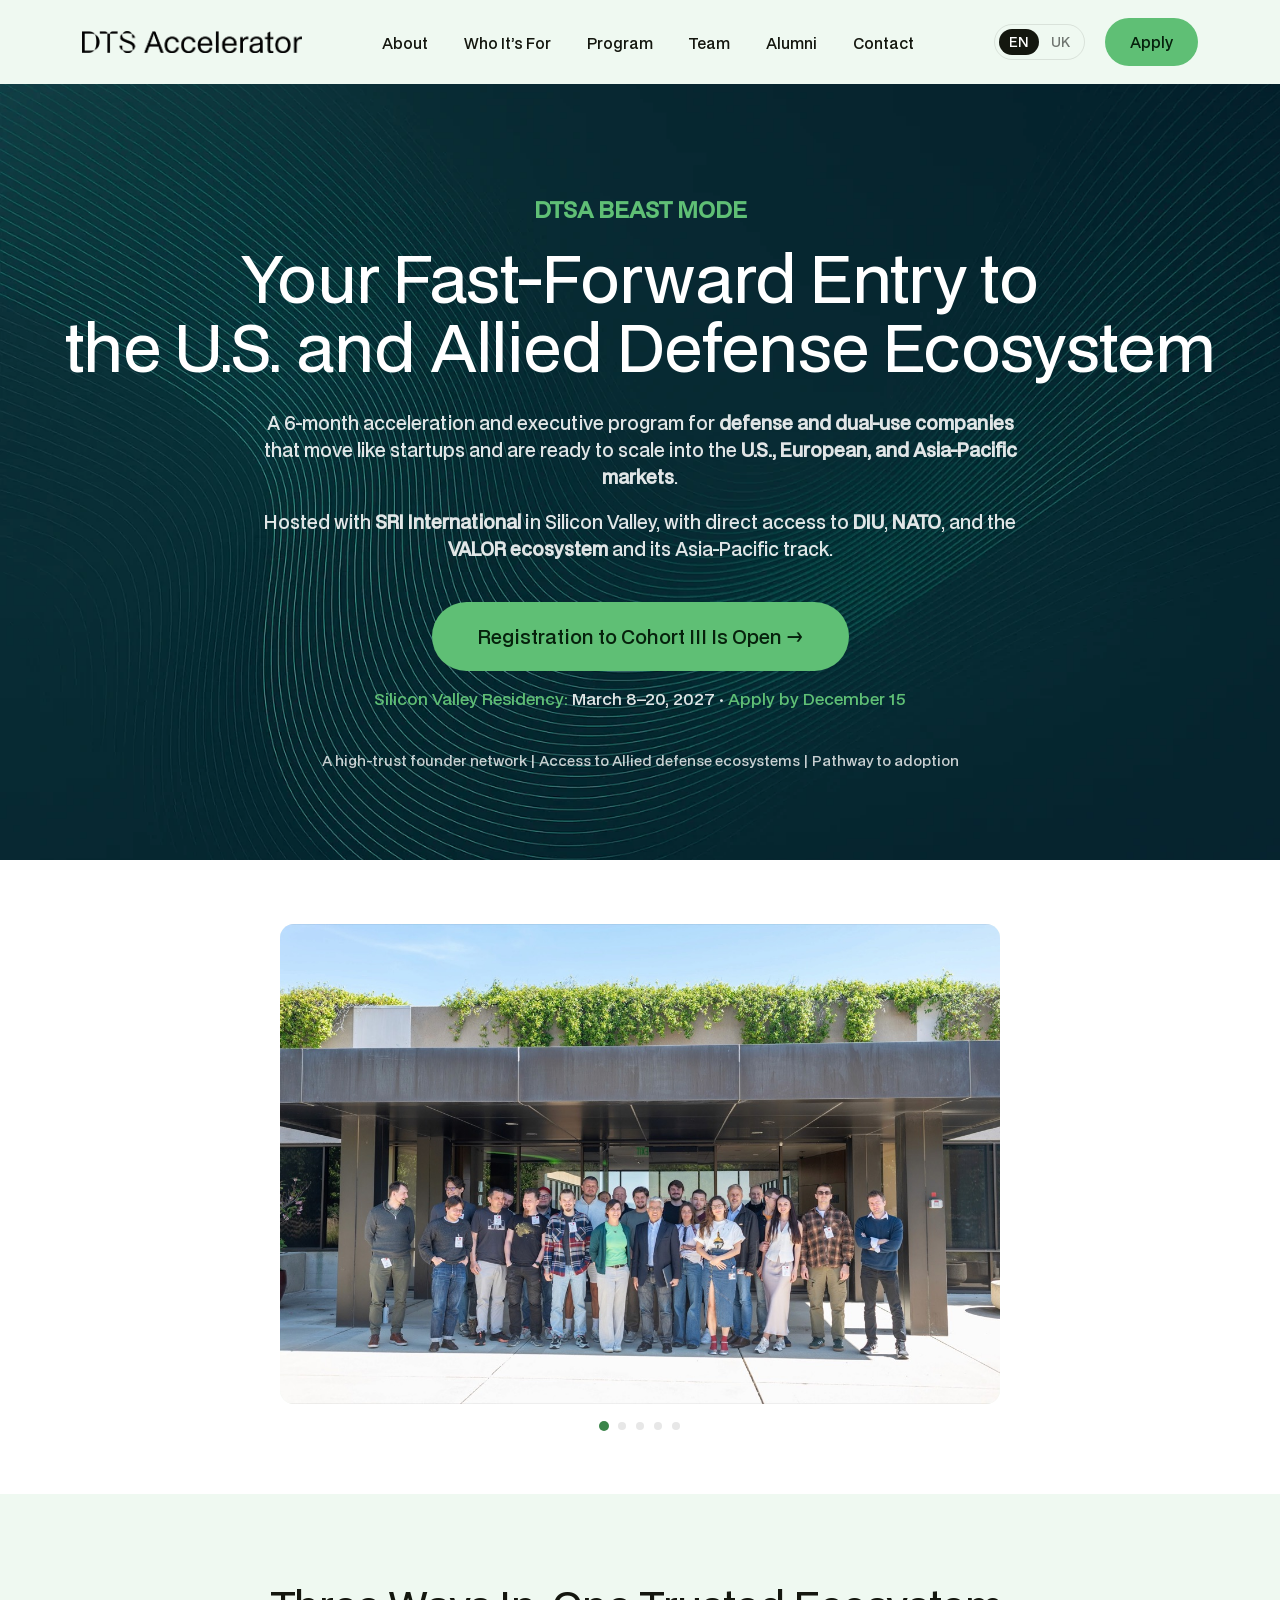
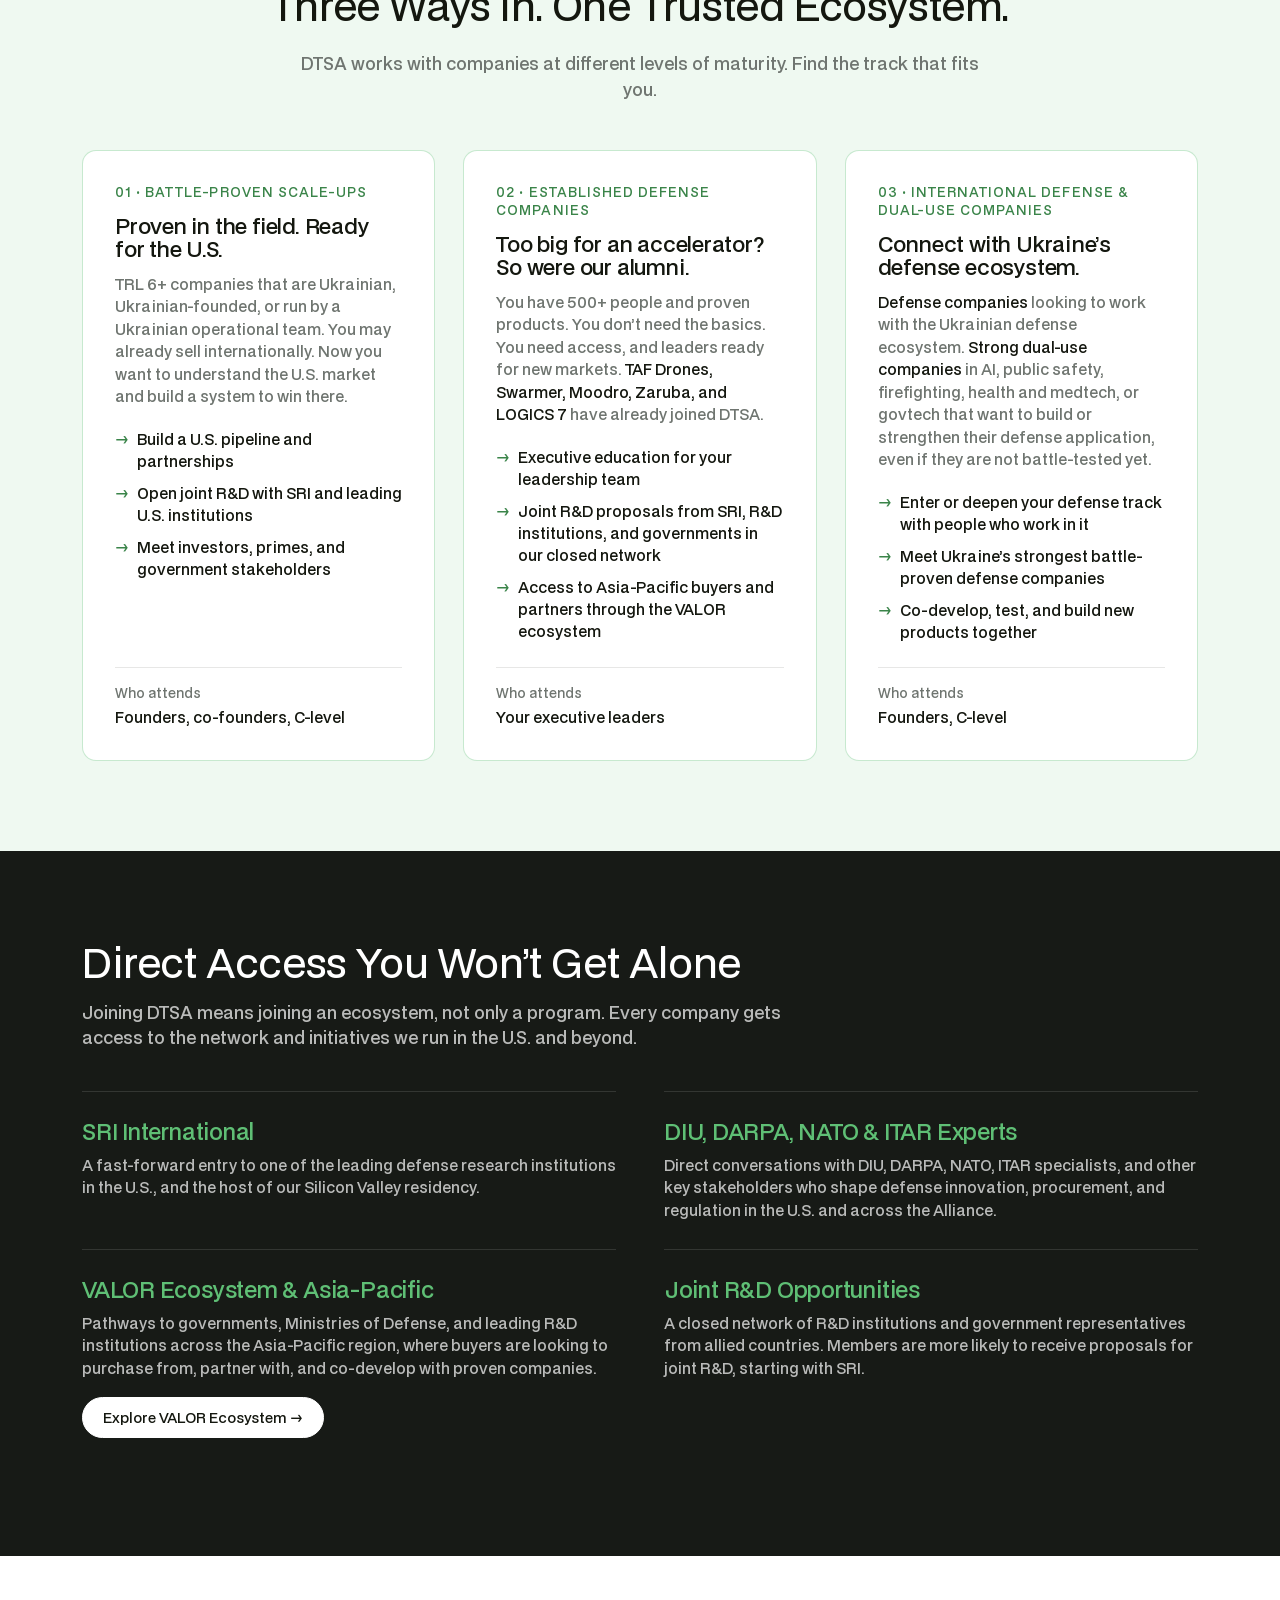
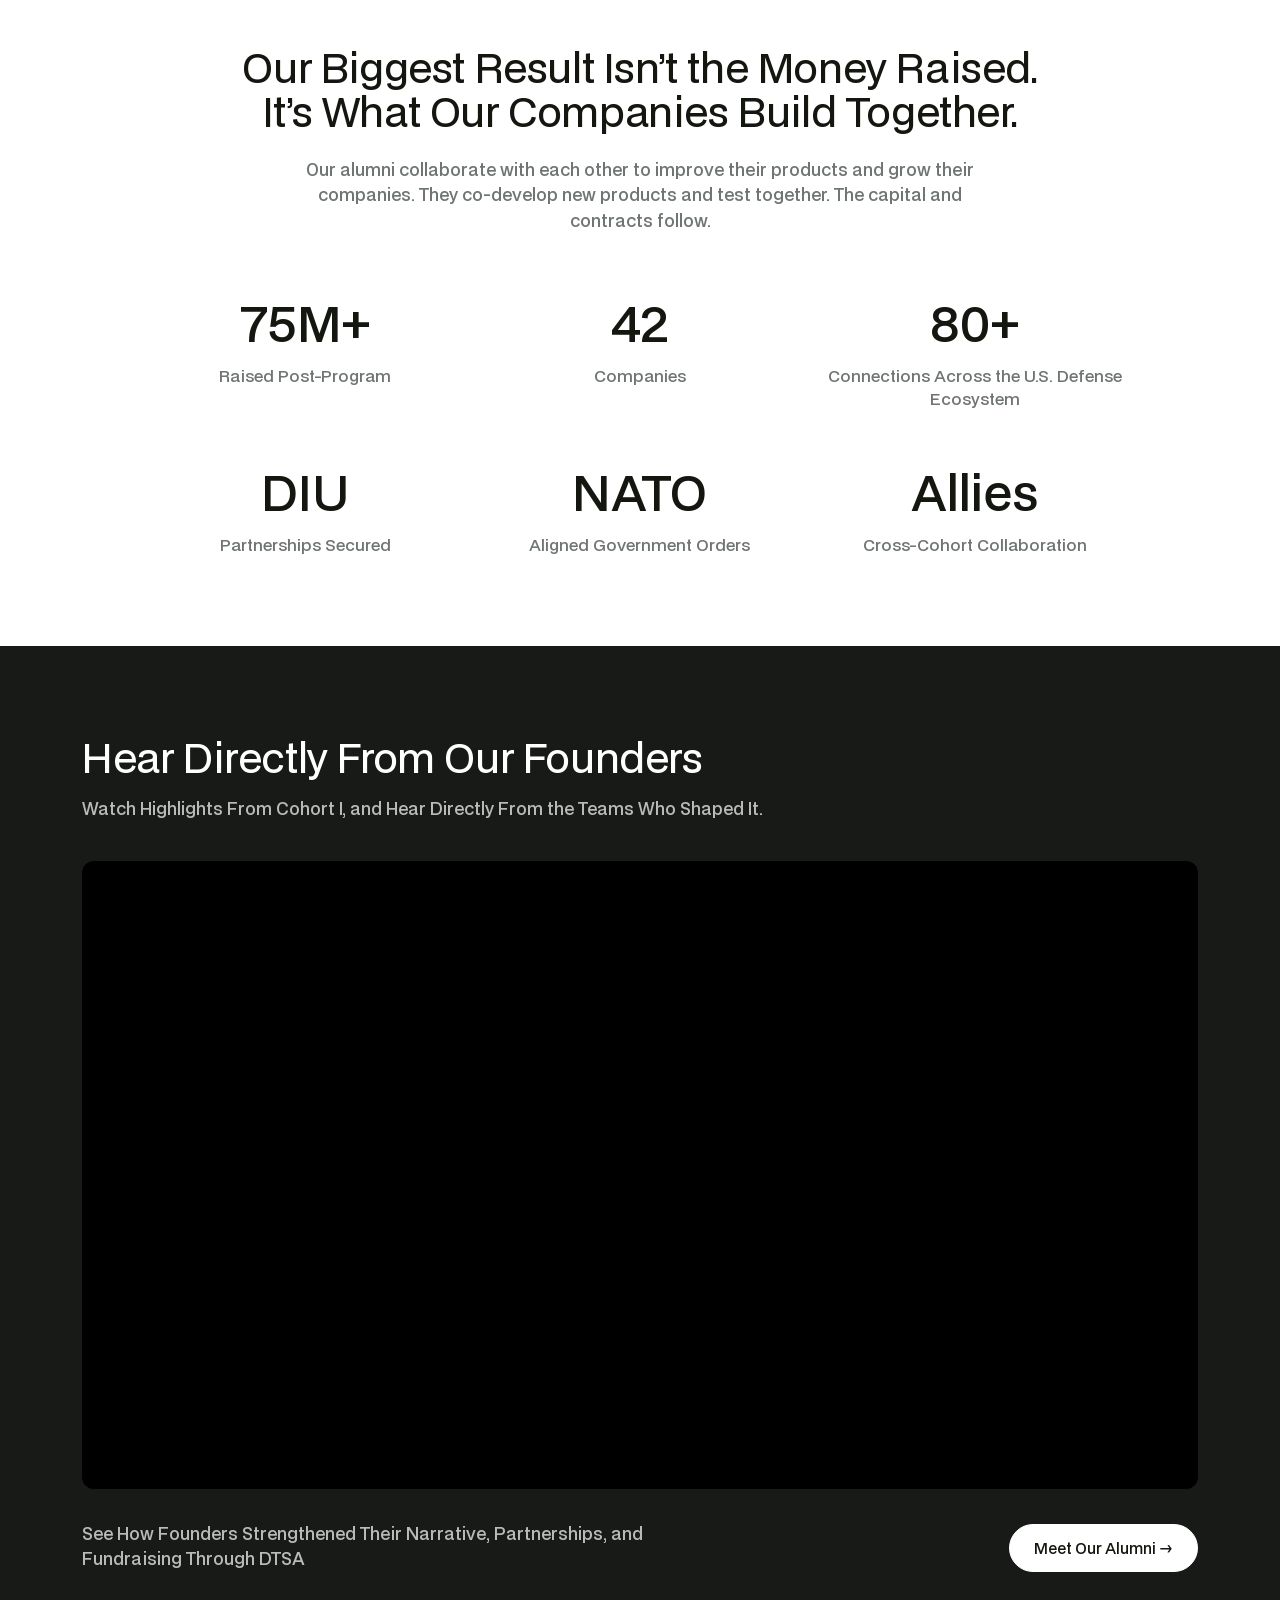
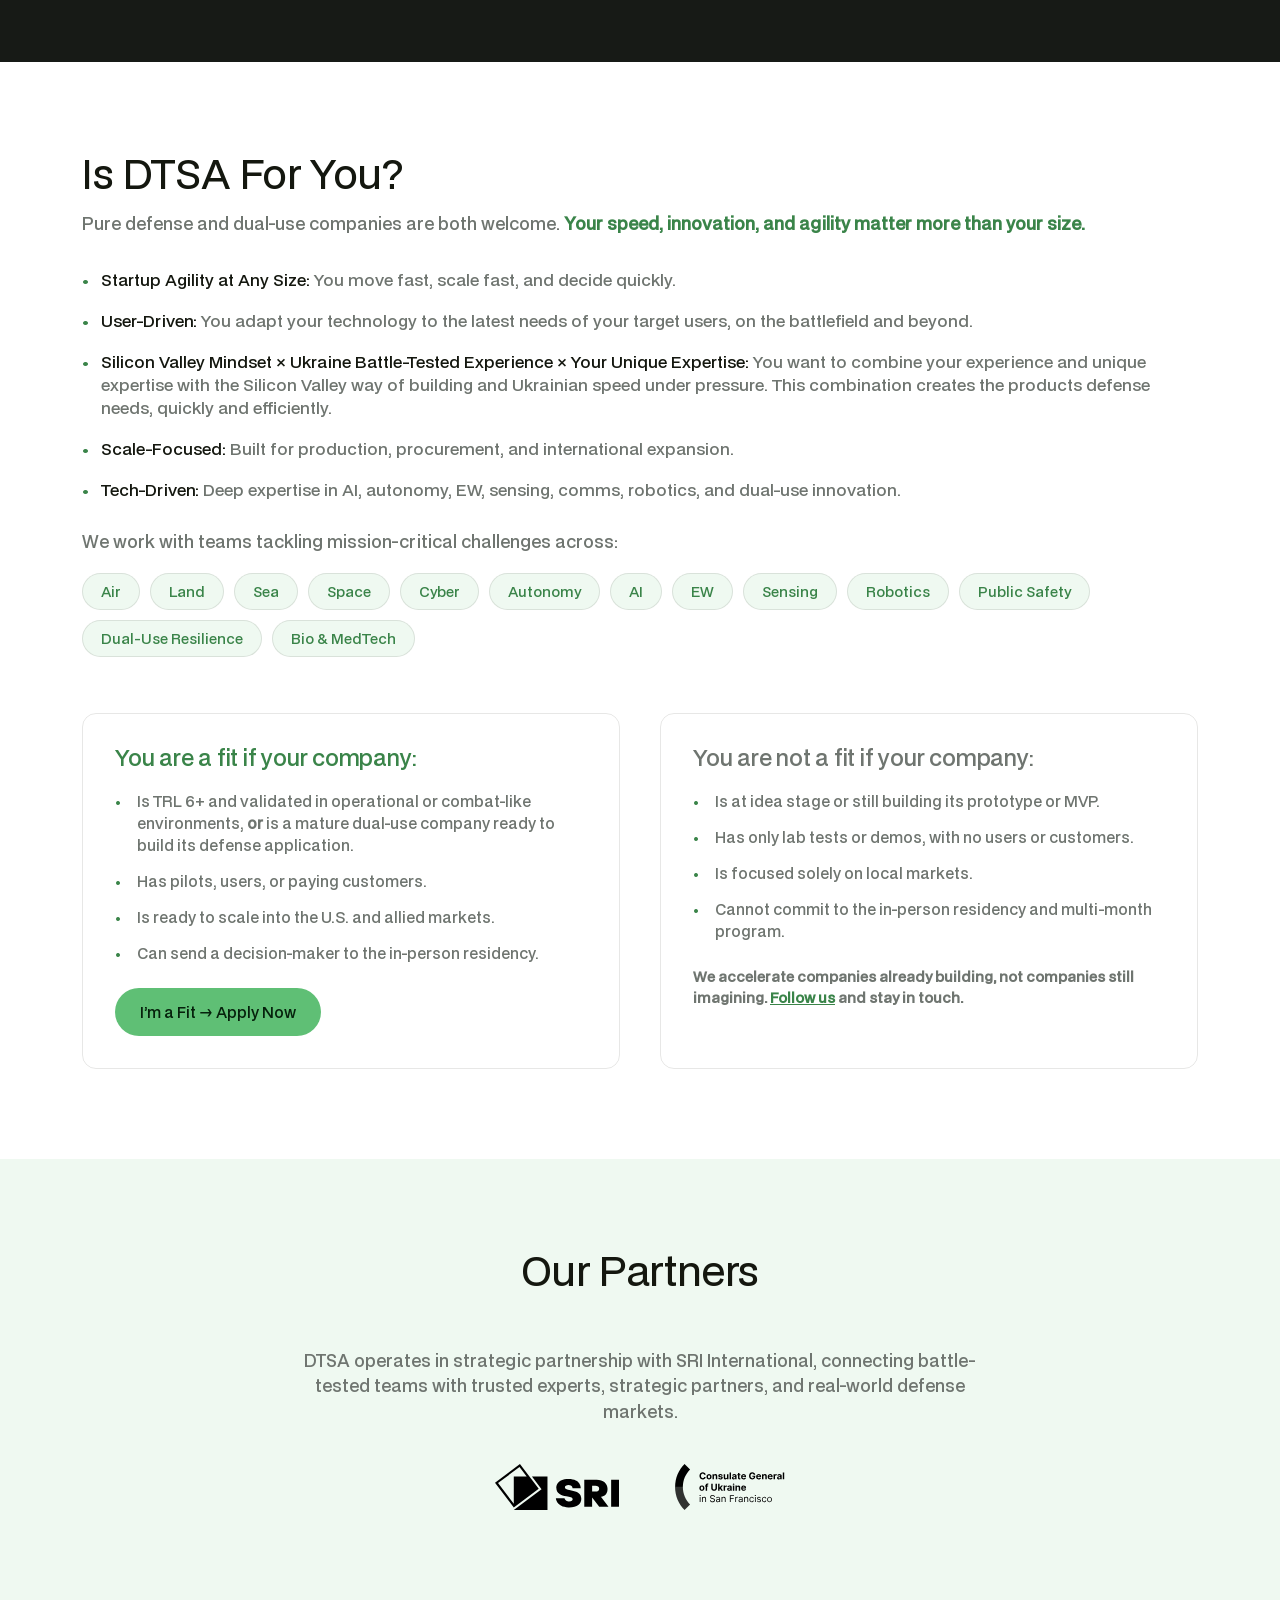
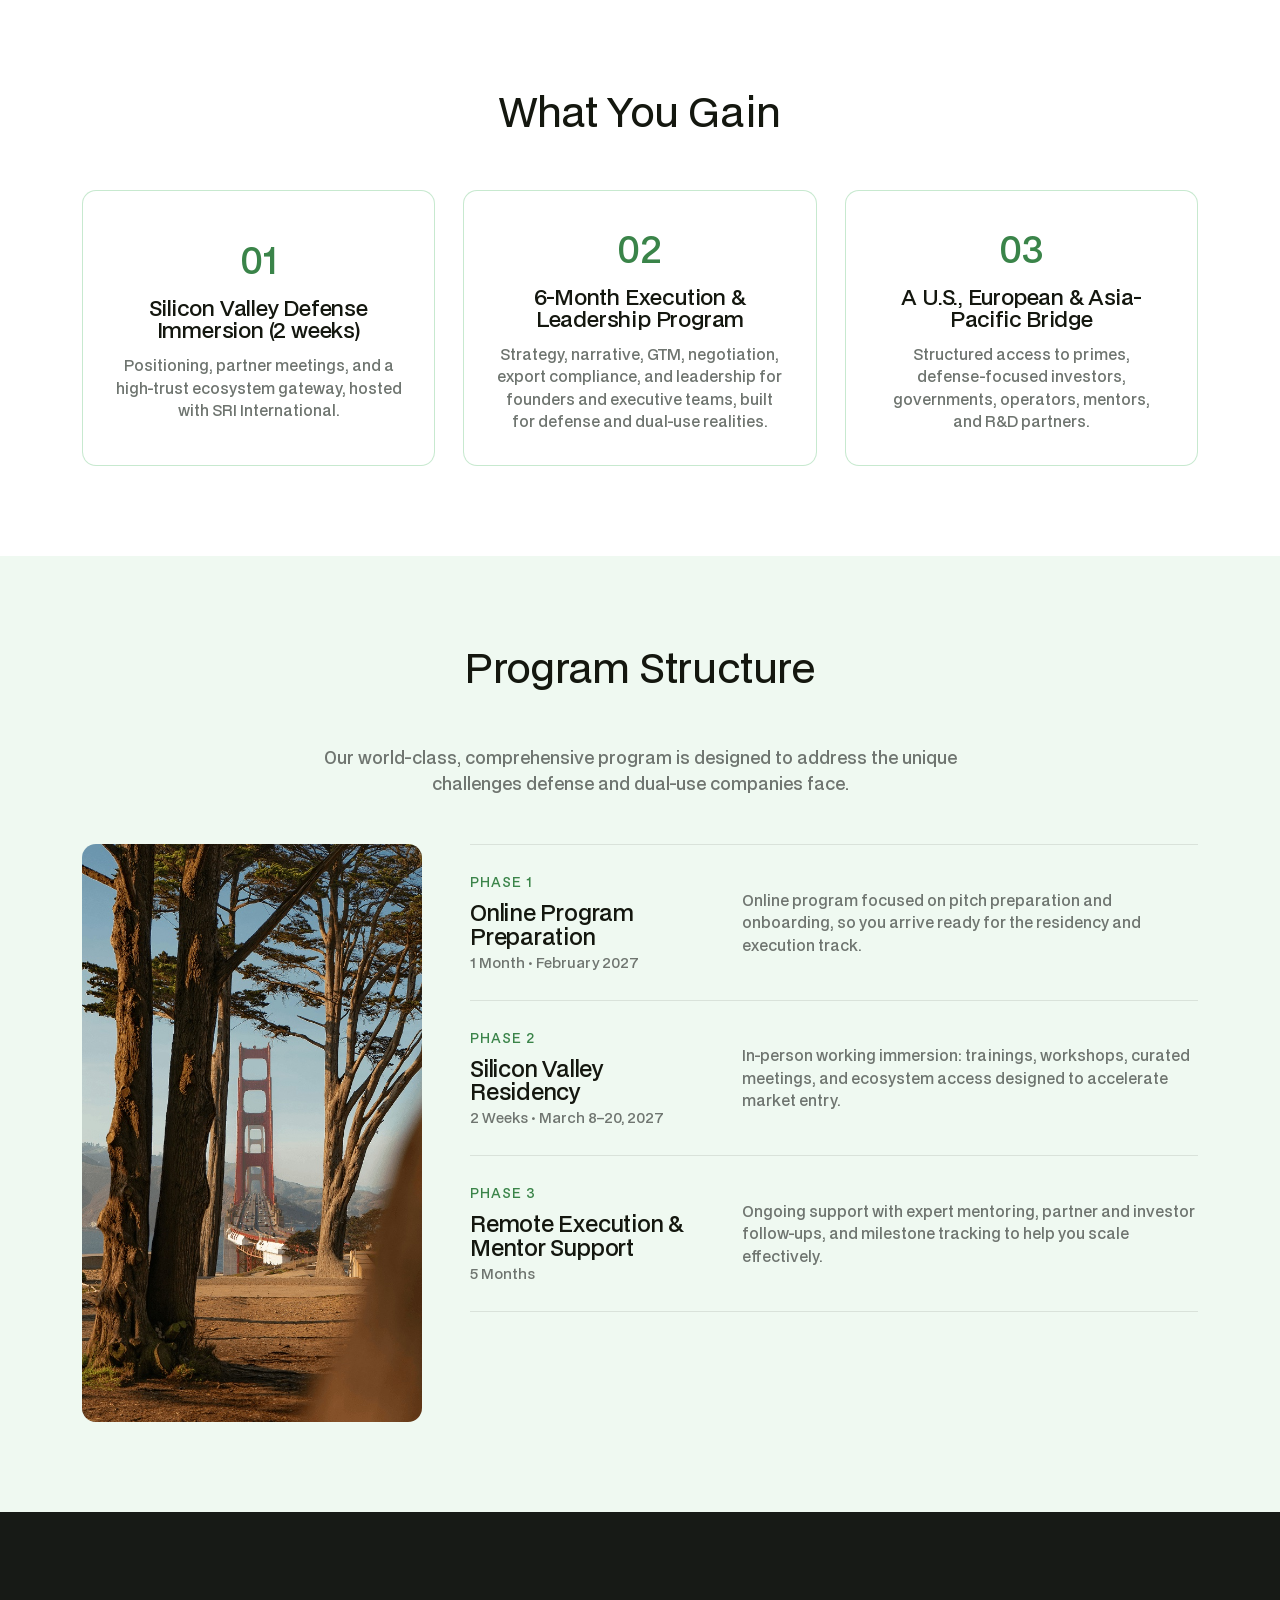
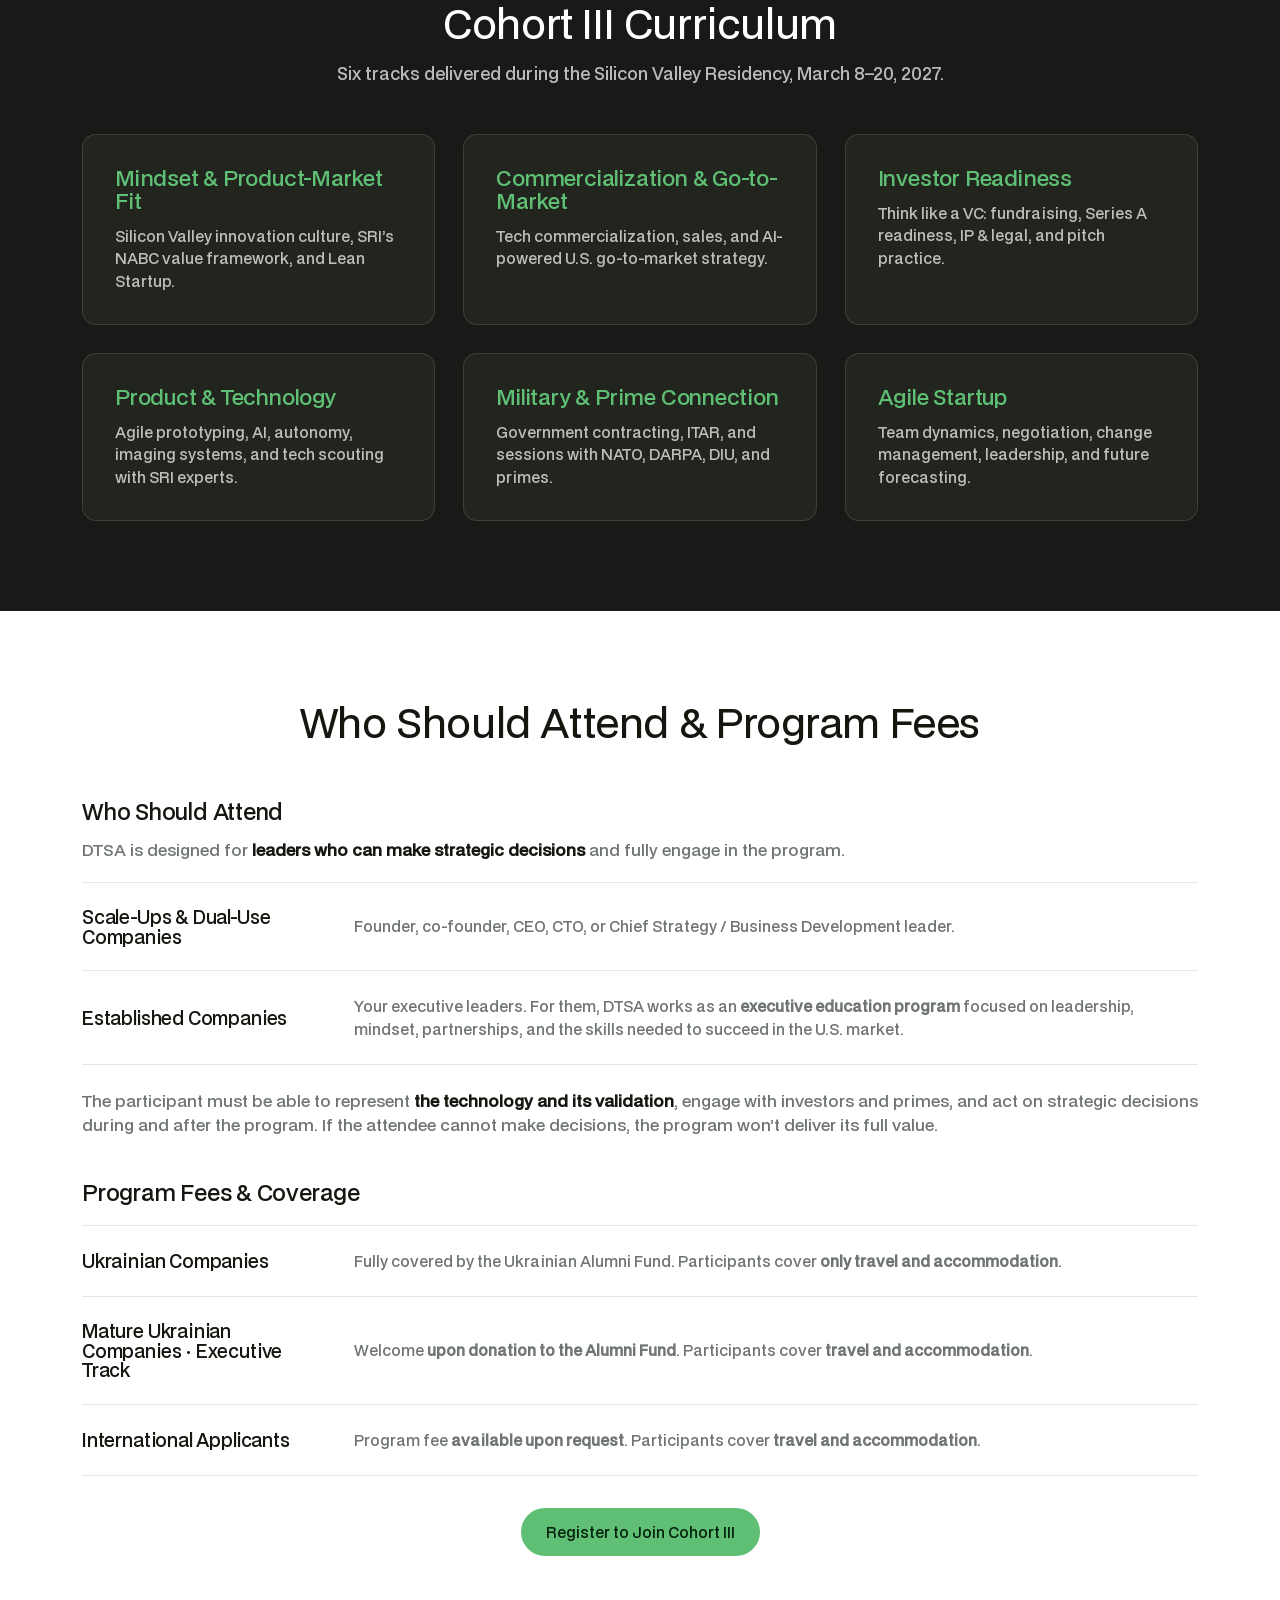
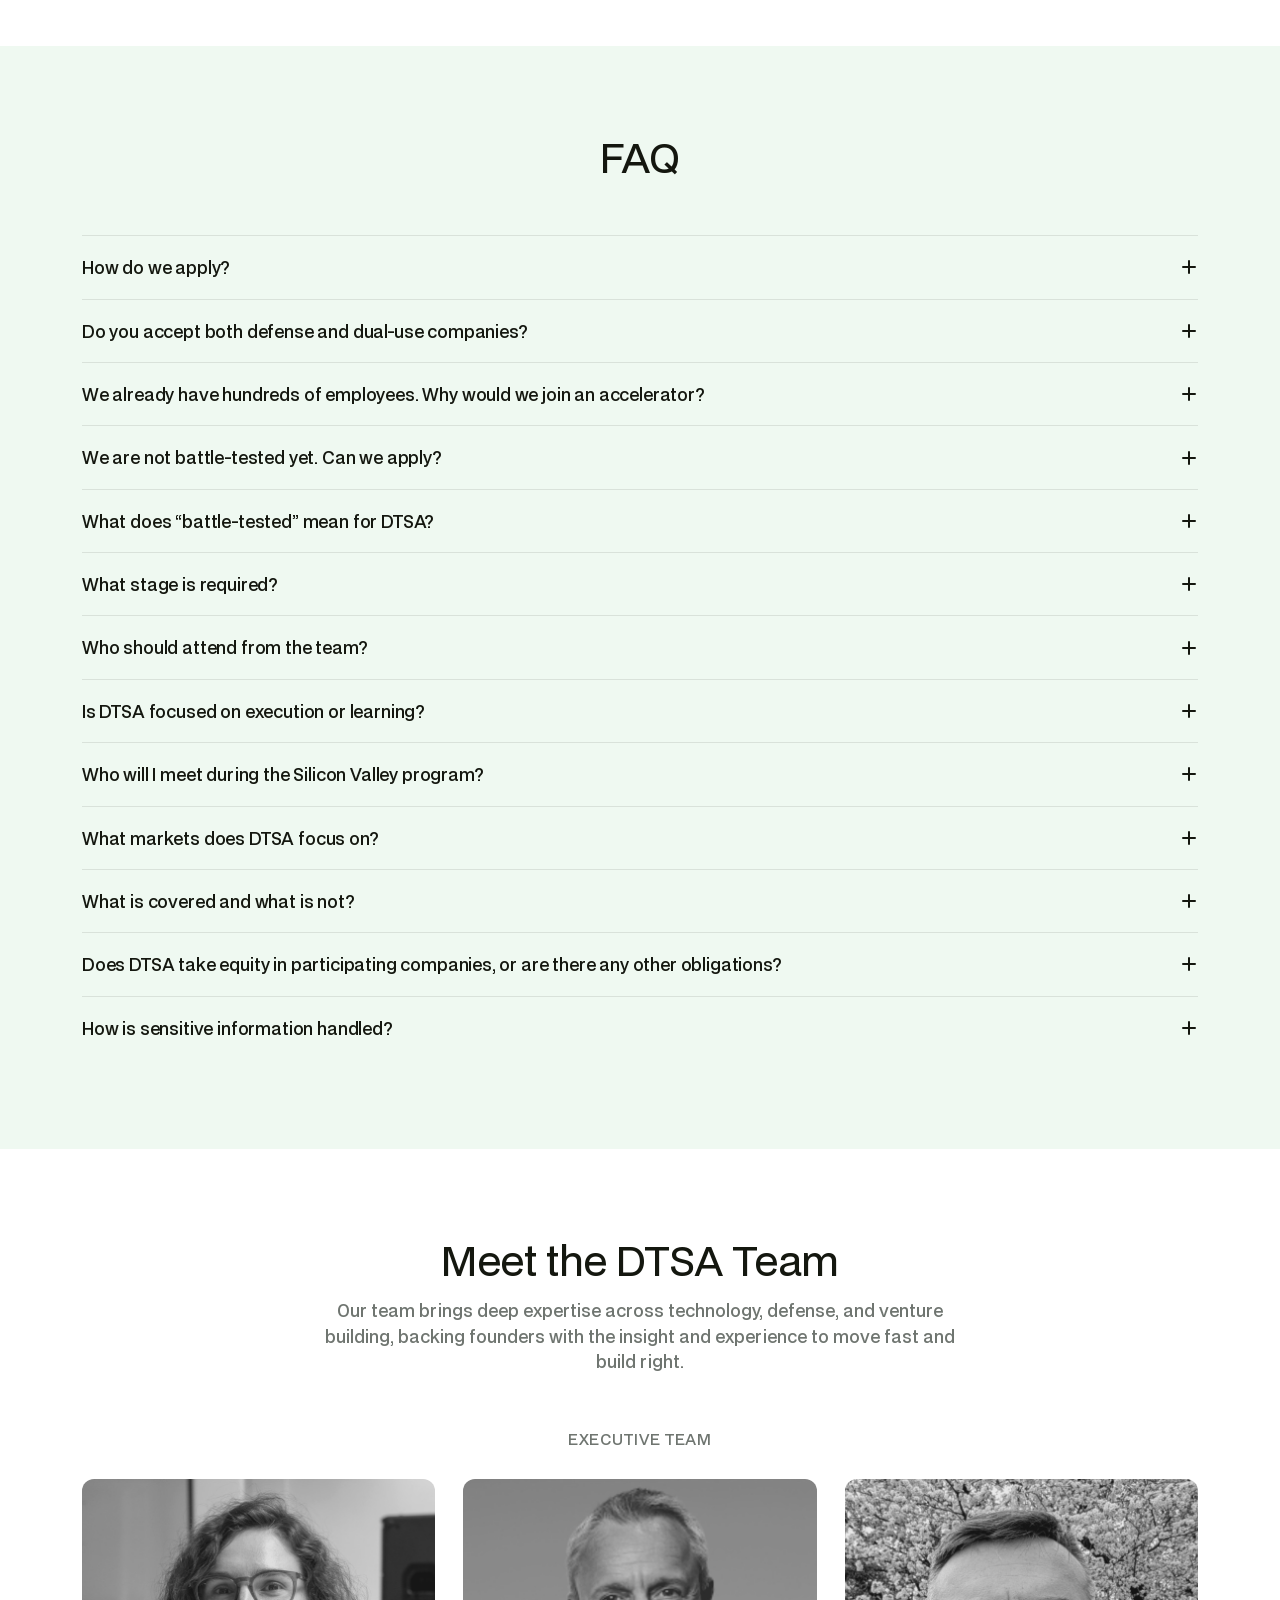
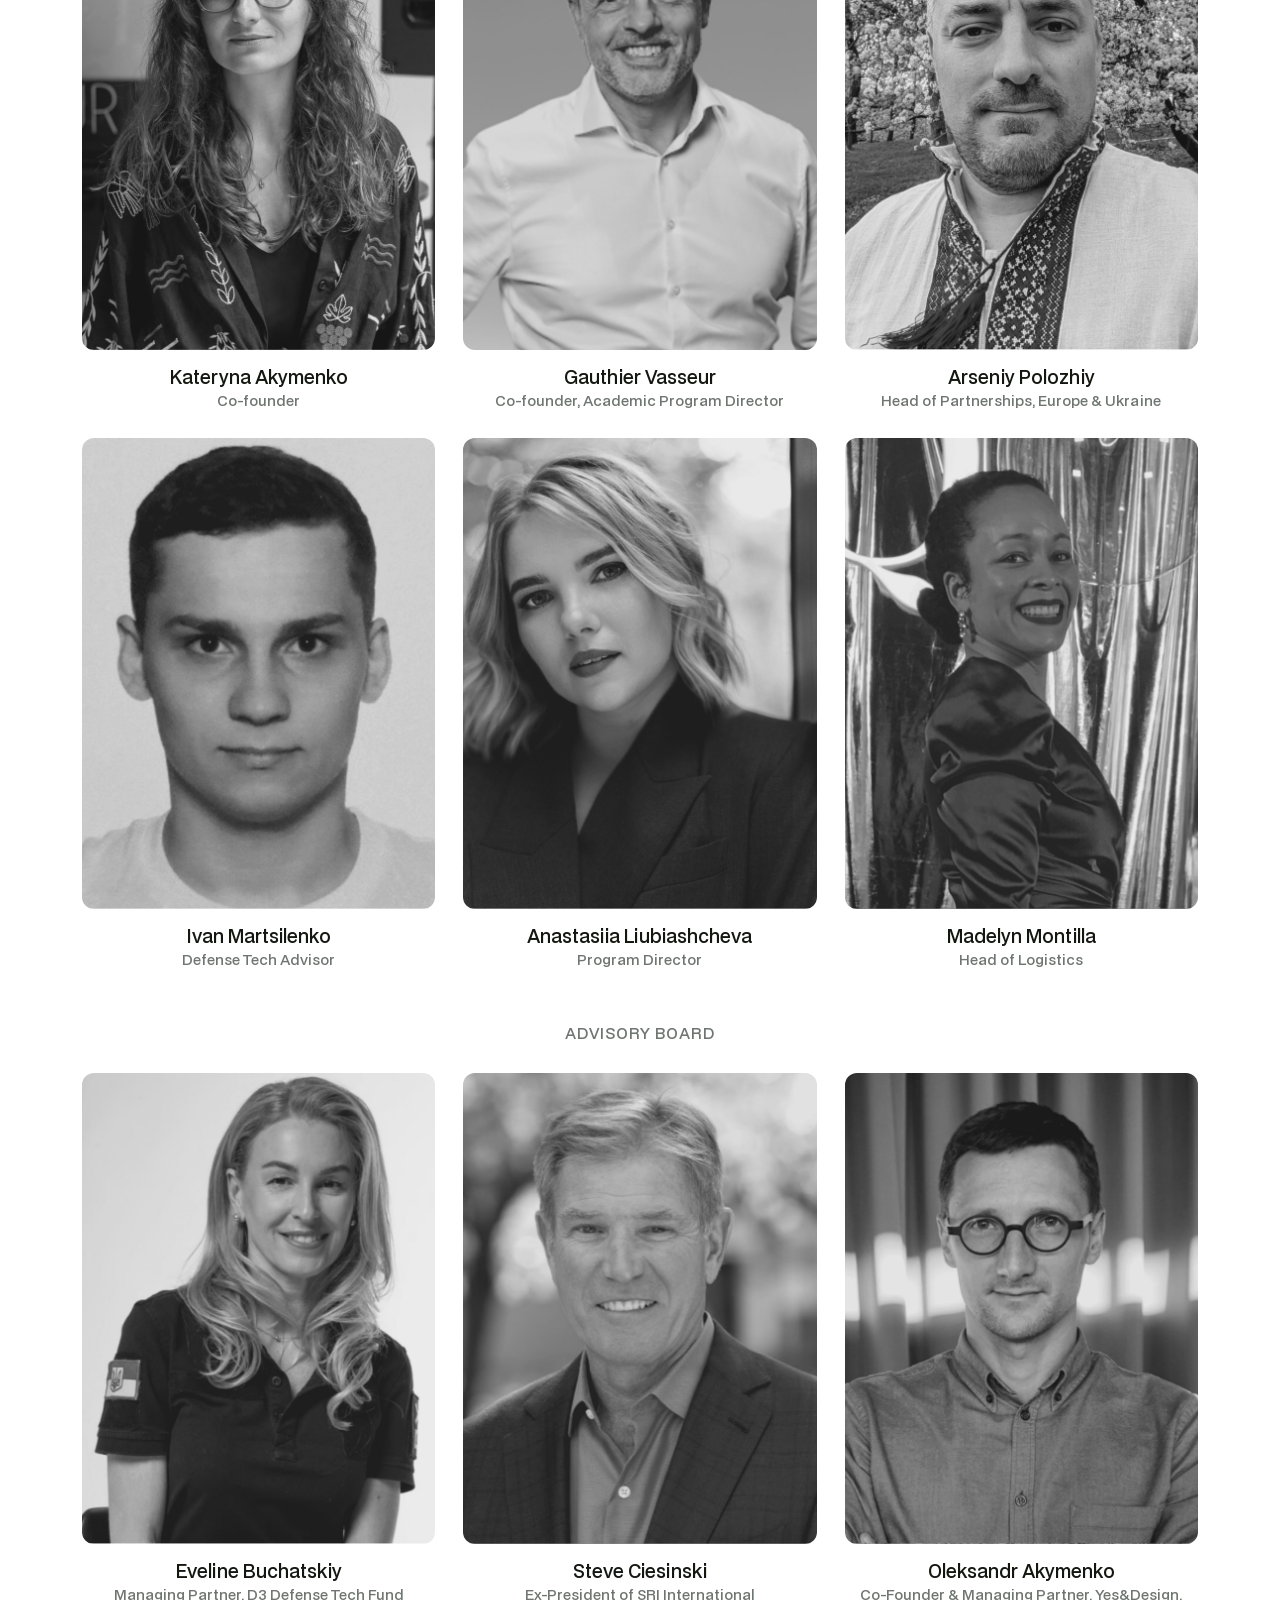
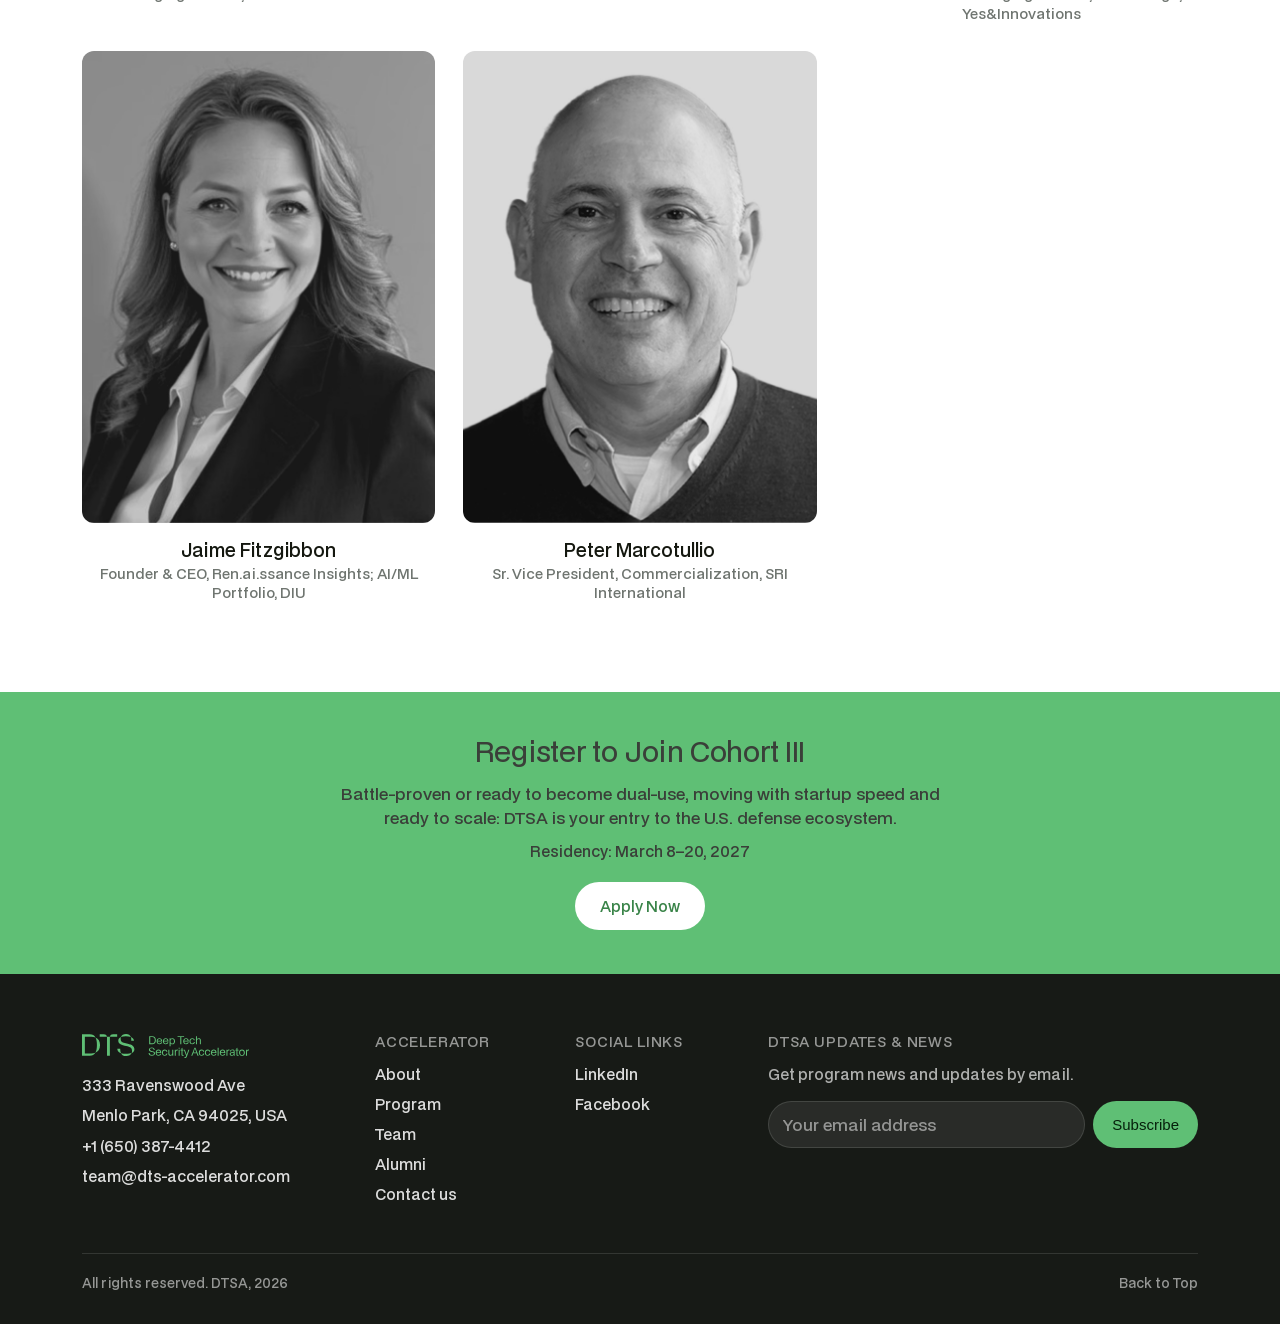
==== commit 8db81f45: "Homepage: photo carousel, allied headline, updated deadline and stats - Add an auto-advancing cohort" ====
--- a/index.html
+++ b/index.html
@@ -37,14 +37,27 @@
 <section class="hero" id="about">
   <div class="wrap" style="padding:0">
     <div class="eyebrow">DTSA BEAST MODE</div>
-    <h1>Your Fast-Forward Entry to<br>the U.S. Defense Ecosystem</h1>
+    <h1>Your Fast-Forward Entry to<br>the U.S. and Allied Defense Ecosystem</h1>
     <p class="lede">A 6-month acceleration and executive program for <b>defense and dual-use companies</b> that move like startups and are ready to scale into the <b>U.S., European, and Asia-Pacific markets</b>.</p>
     <p class="lede">Hosted with <b>SRI International</b> in Silicon Valley, with direct access to <b>DIU</b>, <b>NATO</b>, and the <b>VALOR ecosystem</b> and its Asia-Pacific track.</p>
     <div class="hero-actions">
       <a class="btn btn-primary btn-hero" href="https://forms.gle/uURVsMgo7BywUbKDA" target="_blank" rel="noopener">Registration to Cohort III Is&nbsp;Open&nbsp;&rarr;</a>
-      <p class="hero-dates"><span><b>Silicon Valley Residency:</b> March 8&ndash;20, 2027</span><span class="sep"> &middot; </span><span><b>Apply by November 14</b></span></p>
+      <p class="hero-dates"><span><b>Silicon Valley Residency:</b> March 8&ndash;20, 2027</span><span class="sep"> &middot; </span><span><b>Apply by December 15</b></span></p>
     </div>
     <div class="taglines">A high-trust founder network | Access to Allied defense ecosystems | Pathway to adoption</div>
+  </div>
+</section>
+
+<section class="photo-carousel-section">
+  <div class="photo-carousel" aria-roledescription="carousel" aria-label="DTSA cohort photos">
+    <div class="photo-carousel-track">
+      <img class="is-active" src="./images/pXbtxjGYFY7zHiKwQMCrr6eKI.jpg" alt="DTSA cohort at SRI International" width="1250" height="832">
+      <img src="./images/XBU17T70quFy3NrSGR3PQmWS75I.jpg" alt="Founders panel on stage at SRI International" width="820" height="546" loading="lazy">
+      <img src="./images/jdEGOGVO1mwaPeIyOkYmYsUPMv8.jpg" alt="DTSA cohort group photo" width="1250" height="832" loading="lazy">
+      <img src="./images/CCnvrqX5CnmjzCCRlw3AnhnLT4.jpg" alt="Founders networking during the residency" width="820" height="546" loading="lazy">
+      <img src="./images/bkoVaLoLUnThl3KTborkkP51EYg.jpg" alt="NATO speaker joining a residency session remotely" width="820" height="545" loading="lazy">
+    </div>
+    <div class="photo-carousel-dots"></div>
   </div>
 </section>
 
@@ -121,7 +134,7 @@
     <h2>Our Biggest Result Isn&rsquo;t the Money Raised. It&rsquo;s What Our Companies Build Together.</h2>
     <p class="section-intro">Our alumni collaborate with each other to improve their products and grow their companies. They co-develop new products and test together. The capital and contracts follow.</p>
     <div class="stats-grid">
-      <div class="stat"><div class="num">65M+</div><div class="label">Raised Post-Program</div></div>
+      <div class="stat"><div class="num">75M+</div><div class="label">Raised Post-Program</div></div>
       <div class="stat"><div class="num">42</div><div class="label">Companies</div></div>
       <div class="stat"><div class="num">80+</div><div class="label">Connections Across the U.S. Defense Ecosystem</div></div>
       <div class="stat"><div class="num">DIU</div><div class="label">Partnerships Secured</div></div>
@@ -138,15 +151,6 @@
     <div class="video-embed">
       <iframe src="https://www.youtube.com/embed/S2DMlQbjBX8?rel=0&modestbranding=1&playsinline=1" title="SRI DTS Accelerator First Cohort" allow="accelerometer; autoplay; clipboard-write; encrypted-media; gyroscope; picture-in-picture" allowfullscreen></iframe>
     </div>
-    <div class="gallery-grid">
-      <img src="./images/pXbtxjGYFY7zHiKwQMCrr6eKI.jpg" alt="" width="1250" height="832" loading="lazy">
-      <img src="./images/jdEGOGVO1mwaPeIyOkYmYsUPMv8.jpg" alt="" width="1250" height="832" loading="lazy">
-      <div class="gallery-row-bottom">
-        <img src="./images/XBU17T70quFy3NrSGR3PQmWS75I.jpg" alt="" width="820" height="546" loading="lazy">
-        <img src="./images/CCnvrqX5CnmjzCCRlw3AnhnLT4.jpg" alt="" width="820" height="546" loading="lazy">
-        <img src="./images/bkoVaLoLUnThl3KTborkkP51EYg.jpg" alt="" width="820" height="545" loading="lazy">
-      </div>
-    </div>
     <div class="video-row">
       <p class="sub" style="margin:0">See How Founders Strengthened Their Narrative, Partnerships, and Fundraising Through DTSA</p>
       <a class="btn btn-ghost-dark" href="./alumni.html">Meet Our Alumni &rarr;</a>
@@ -157,11 +161,11 @@
 <section class="beast-section" id="beast-mode">
   <div class="wrap">
     <h2>Is DTSA For You?</h2>
-    <p class="sub" style="margin-top:8px;max-width:none">Pure defense and dual-use companies are both welcome. Your size matters less than your speed.</p>
+    <p class="sub" style="margin-top:8px;max-width:none">Pure defense and dual-use companies are both welcome. <b style="color:var(--green-dark)">Your speed, innovation, and agility matter more than your size.</b></p>
     <ul class="criteria-list">
       <li><span class="dot">&bull;</span><span><b>Startup Agility at Any Size:</b> You move fast, scale fast, and decide quickly.</span></li>
       <li><span class="dot">&bull;</span><span><b>User-Driven:</b> You adapt your technology to the latest needs of your target users, on the battlefield and beyond.</span></li>
-      <li><span class="dot">&bull;</span><span><b>Silicon Valley &times; Ukraine Mindset:</b> You want to combine the Silicon Valley way of building with Ukrainian speed under pressure. This combination creates the products defense needs, quickly and efficiently.</span></li>
+      <li><span class="dot">&bull;</span><span><b>Silicon Valley Mindset &times; Ukraine Battle-Tested Experience &times; Your Unique Expertise:</b> You want to combine your experience and unique expertise with the Silicon Valley way of building and Ukrainian speed under pressure. This combination creates the products defense needs, quickly and efficiently.</span></li>
       <li><span class="dot">&bull;</span><span><b>Scale-Focused:</b> Built for production, procurement, and international expansion.</span></li>
       <li><span class="dot">&bull;</span><span><b>Tech-Driven:</b> Deep expertise in AI, autonomy, EW, sensing, comms, robotics, and dual-use innovation.</span></li>
     </ul>
@@ -201,7 +205,7 @@
           <li>Is focused solely on local markets.</li>
           <li>Cannot commit to the in-person residency and multi-month program.</li>
         </ul>
-        <p class="sub" style="margin-top:24px;font-size:14px"><b>We accelerate companies already building, not companies still imagining.</b></p>
+        <p class="sub" style="margin-top:24px;font-size:14px"><b>We accelerate companies already building, not companies still imagining. <a href="https://www.linkedin.com/company/deep-tech-security-accelerator/" target="_blank" rel="noopener" style="color:var(--green-dark);text-decoration:underline">Follow us</a> and stay in touch.</b></p>
       </div>
     </div>
   </div>
--- a/styles.css
+++ b/styles.css
@@ -291,6 +291,22 @@
   .hero-dates span { display: block; }
   .hero-dates .sep { display: none; }
   .hero .hero-actions .btn-hero { padding: 18px 28px; font-size: 17px; }
+}
+
+/* Photo carousel */
+.photo-carousel-section { padding: 64px 32px; }
+.photo-carousel { max-width: 720px; margin: 0 auto; }
+.photo-carousel-track { position: relative; aspect-ratio: 3 / 2; border-radius: 14px; overflow: hidden; background: var(--mint); }
+.photo-carousel-track img { position: absolute; inset: 0; width: 100%; height: 100%; object-fit: cover; opacity: 0; transition: opacity 0.9s ease; }
+.photo-carousel-track img.is-active { opacity: 1; }
+.photo-carousel-dots { display: flex; justify-content: center; gap: 10px; margin-top: 18px; }
+.photo-carousel-dots button { width: 8px; height: 8px; padding: 0; border: 0; border-radius: 50%; background: var(--border); cursor: pointer; transition: background 0.3s ease, transform 0.3s ease; }
+.photo-carousel-dots button[aria-current="true"] { background: var(--green-dark); transform: scale(1.25); }
+@media (prefers-reduced-motion: reduce) {
+  .photo-carousel-track img { transition: none; }
+}
+@media (max-width: 600px) {
+  .photo-carousel-section { padding: 40px 16px; }
 }
 
 .section-intro { max-width: 680px; margin: -32px auto 0; font-size: 17px; color: var(--gray); }
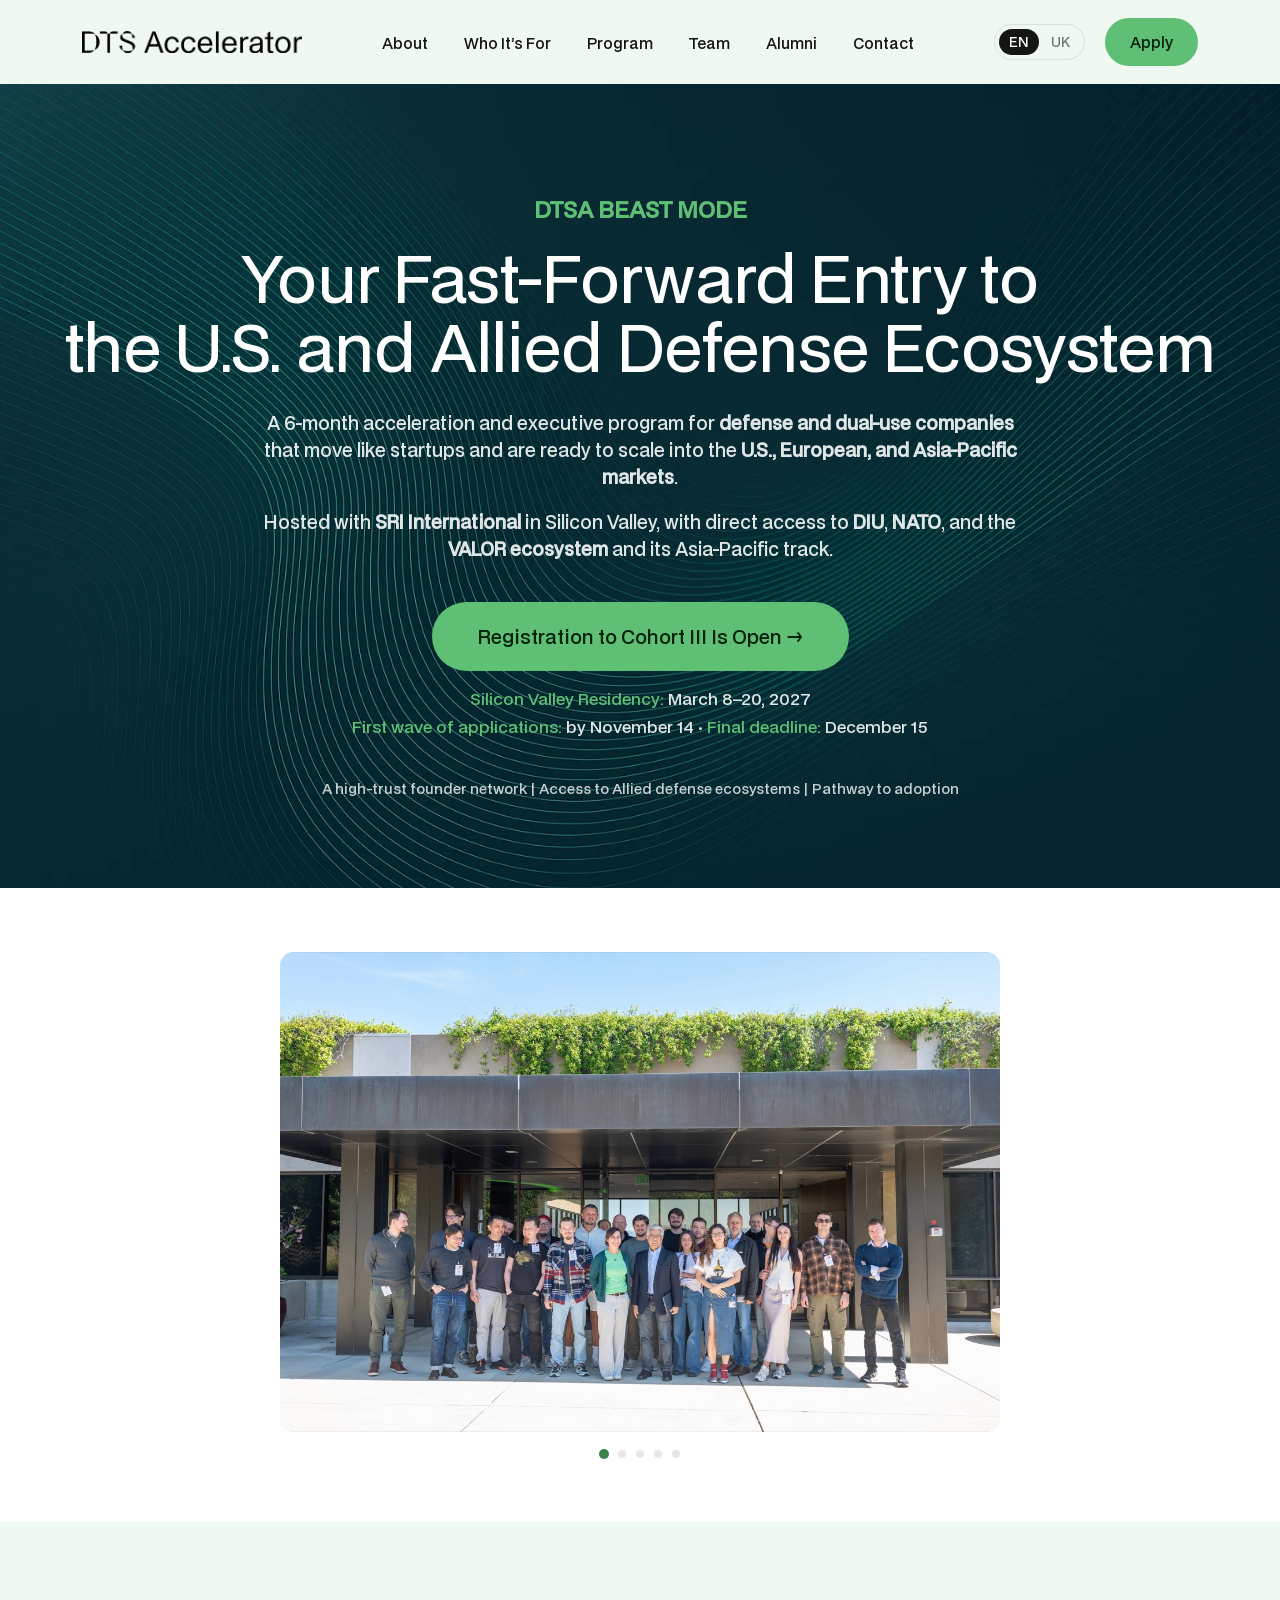
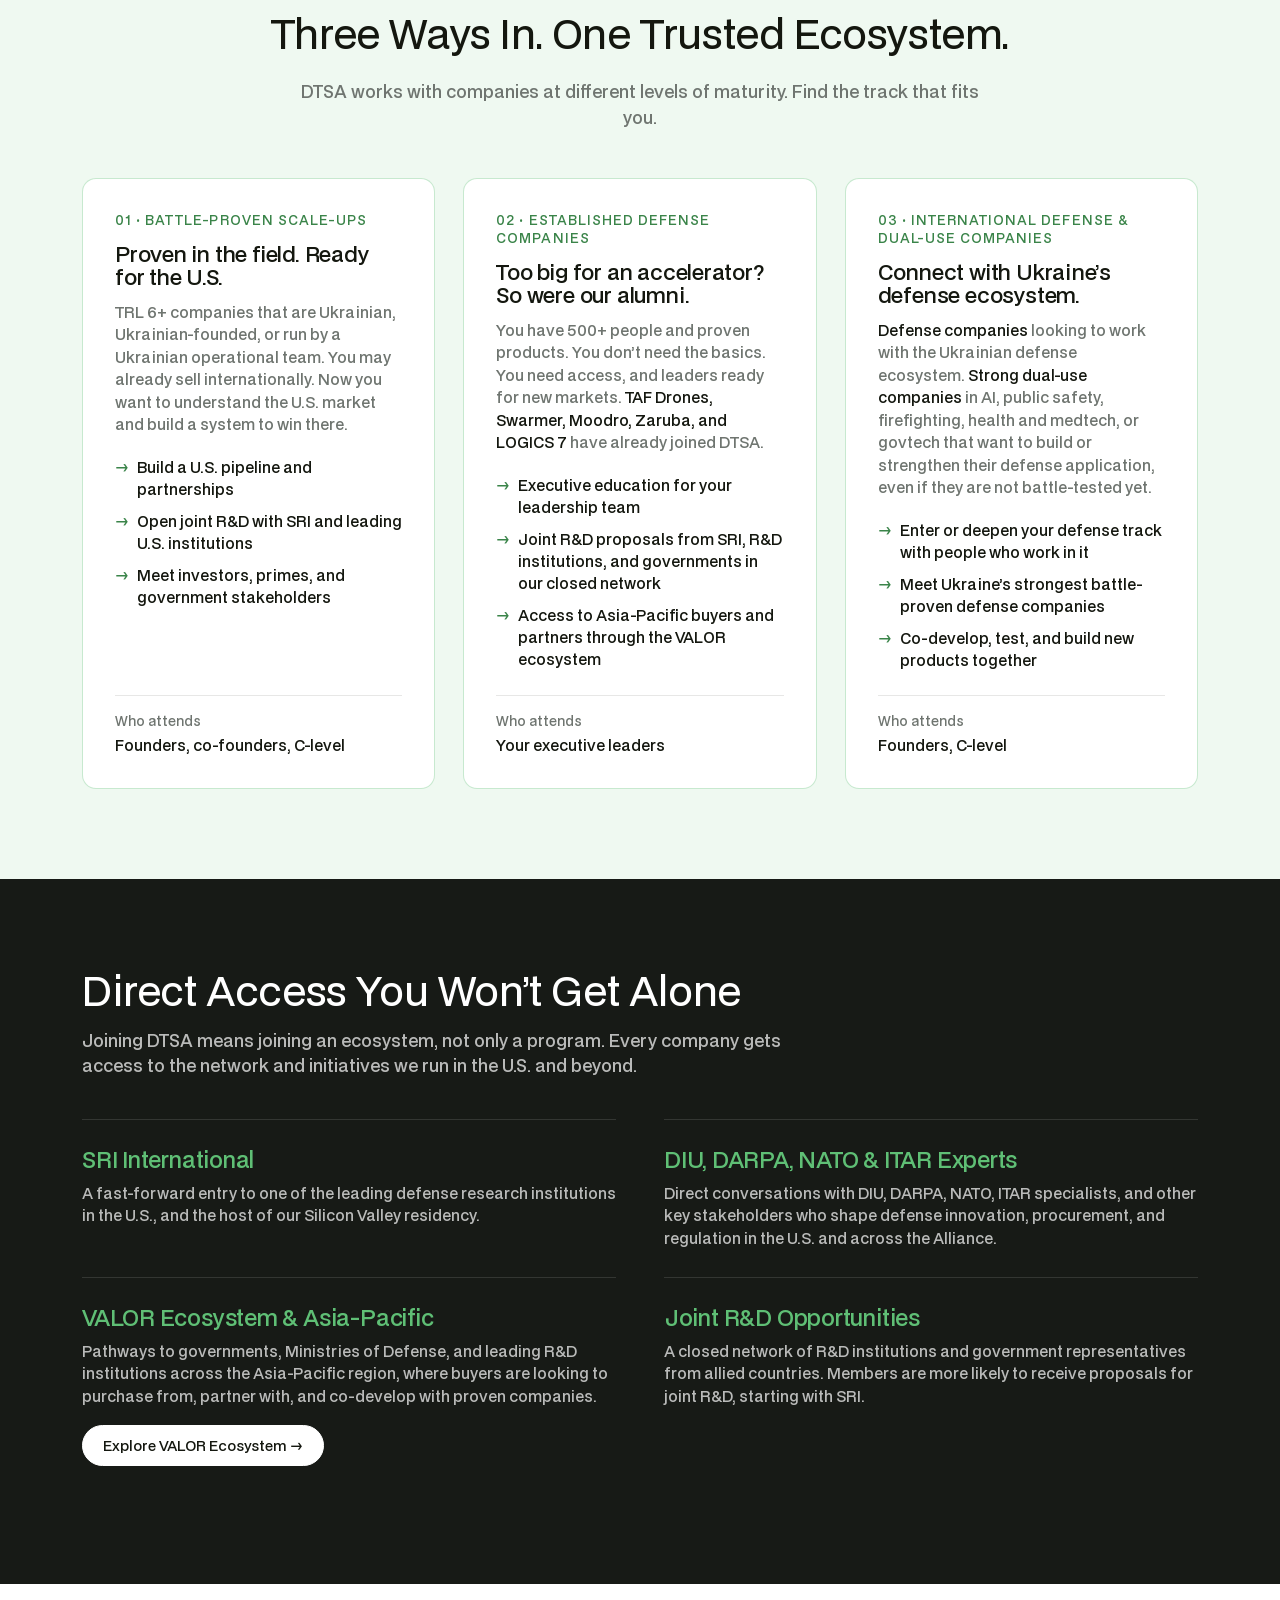
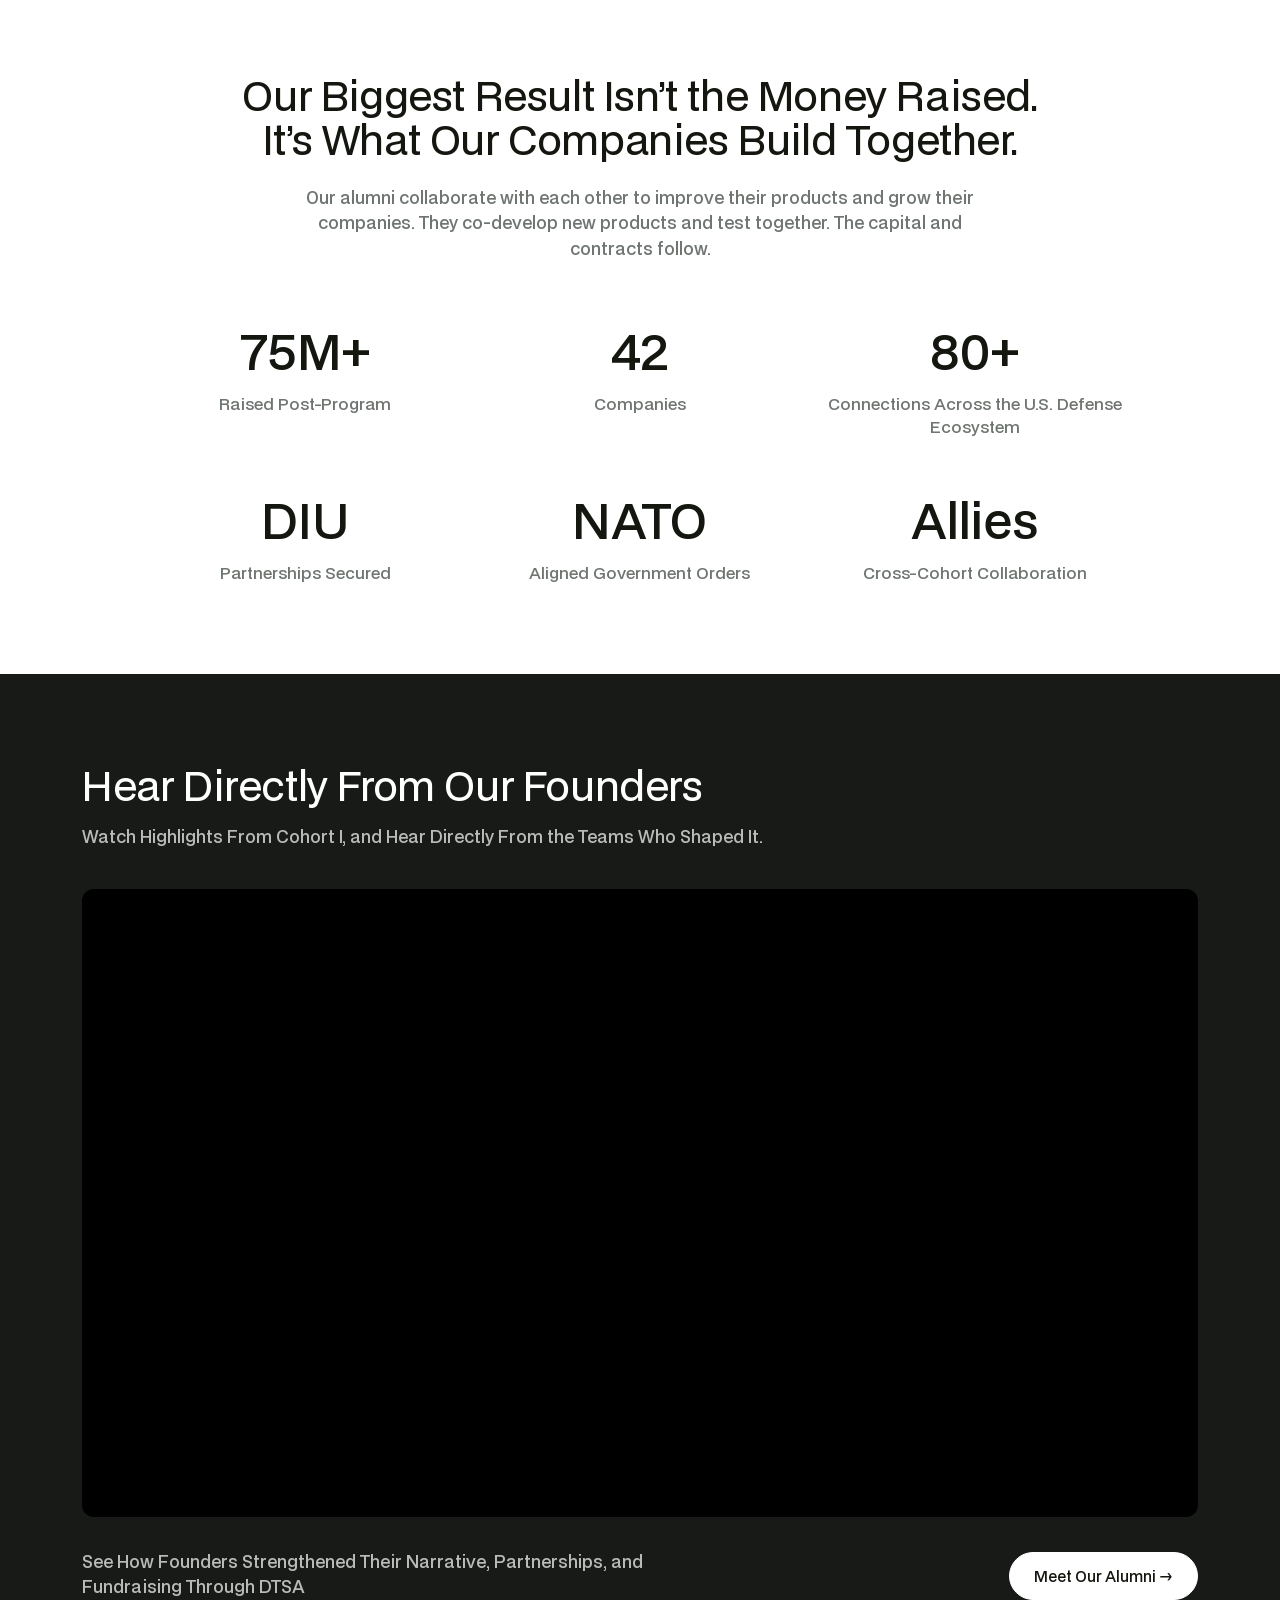
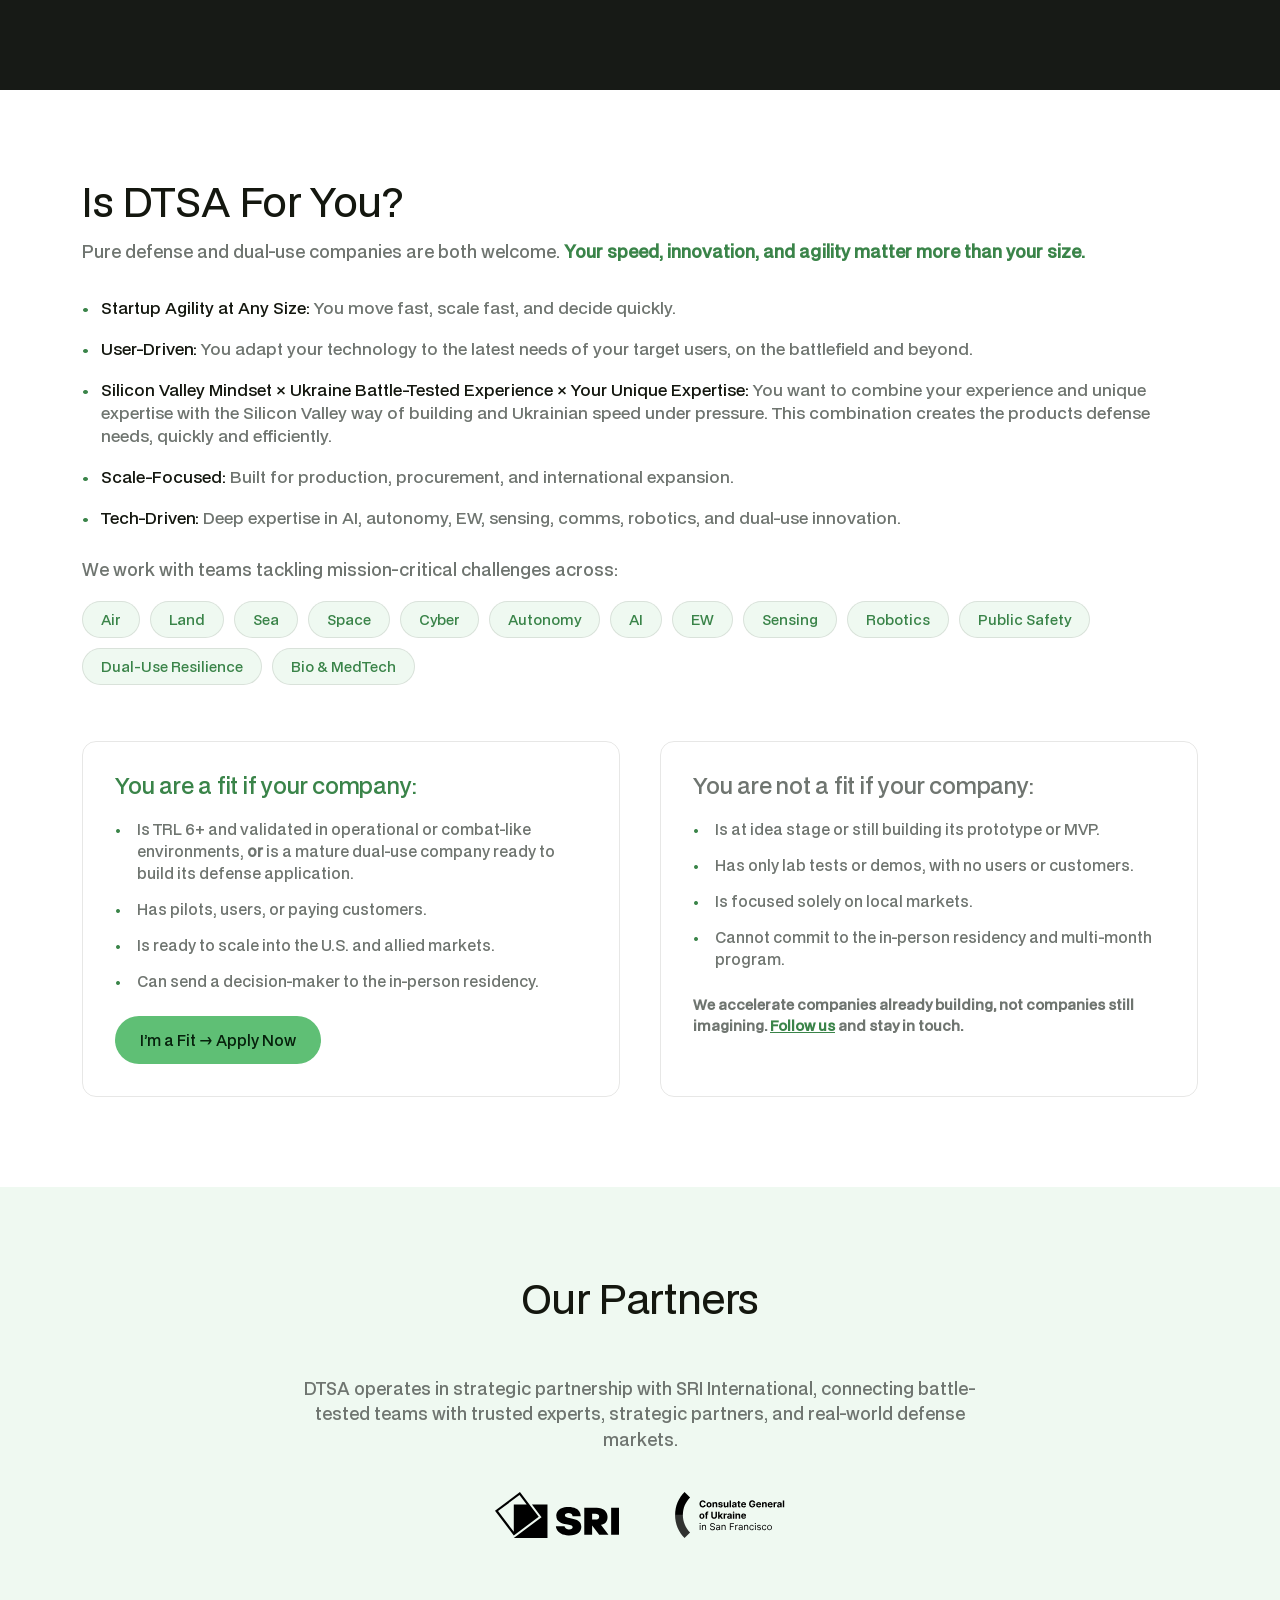
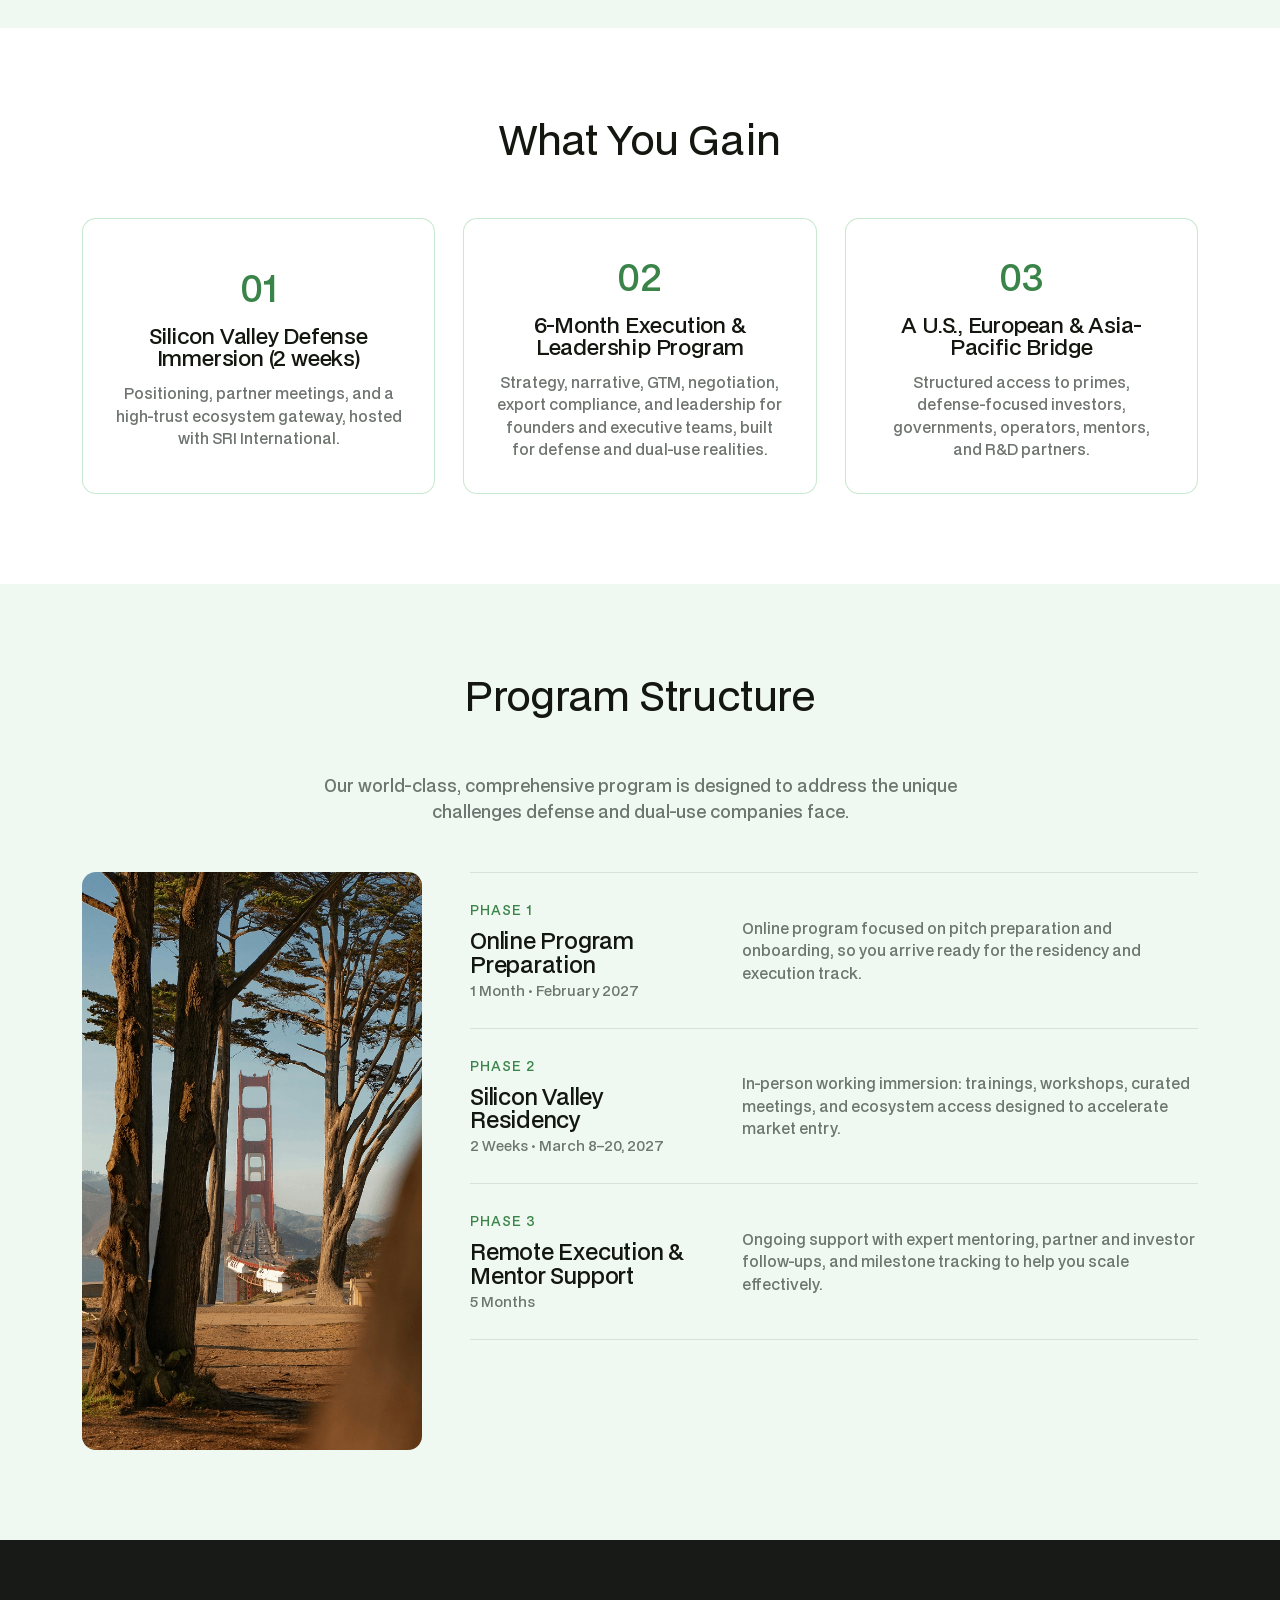
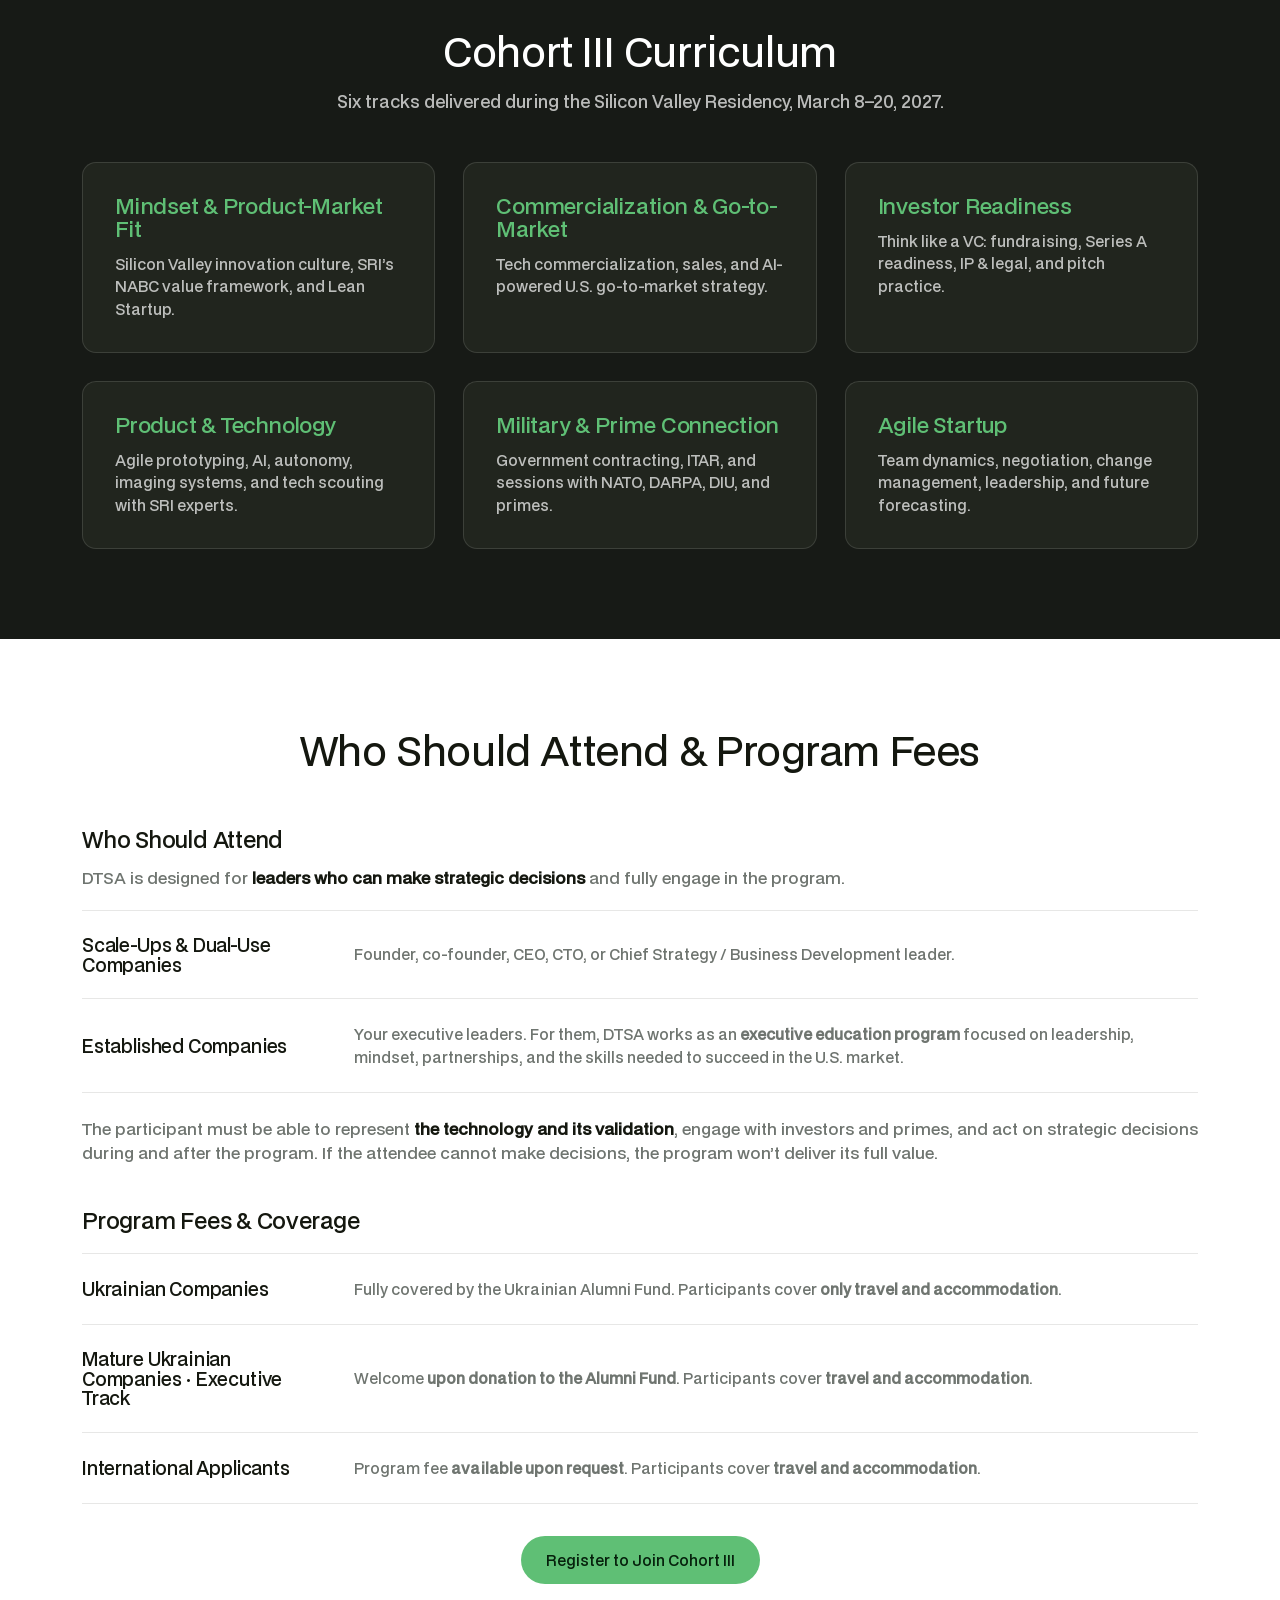
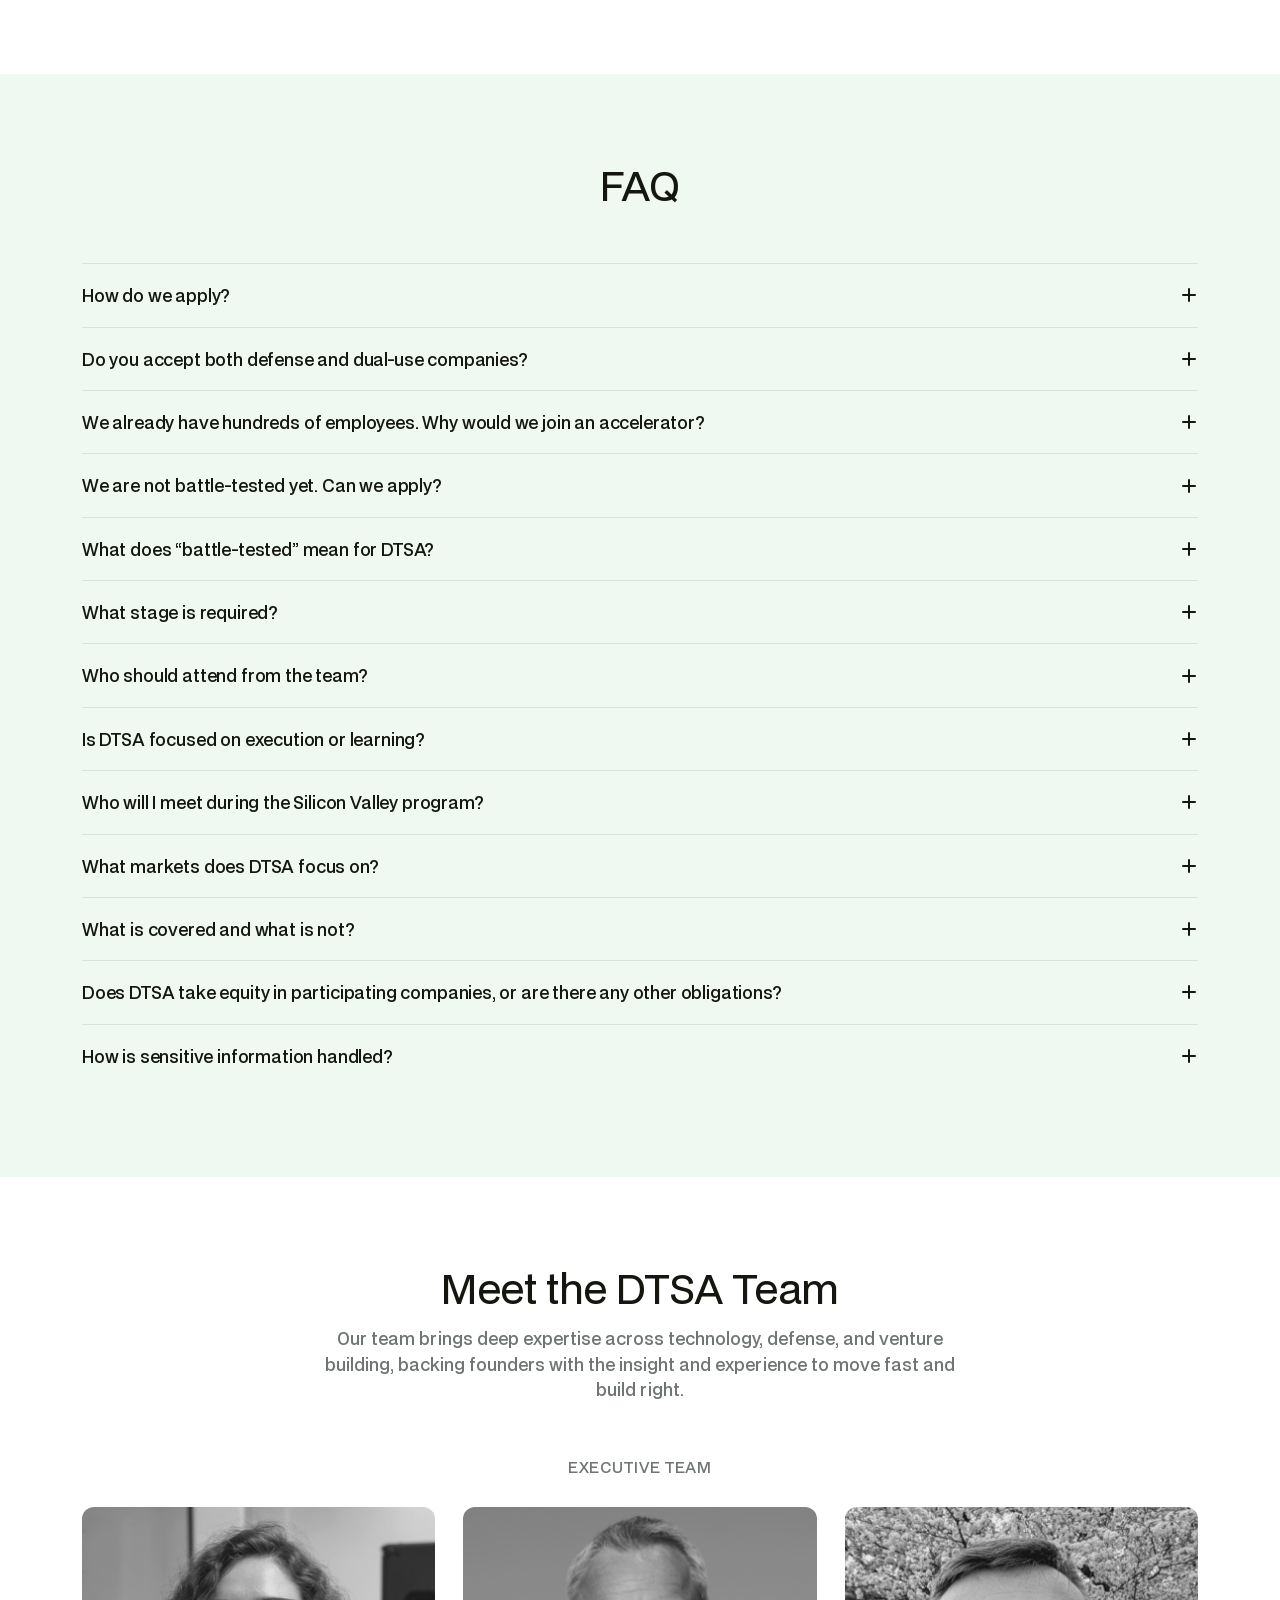
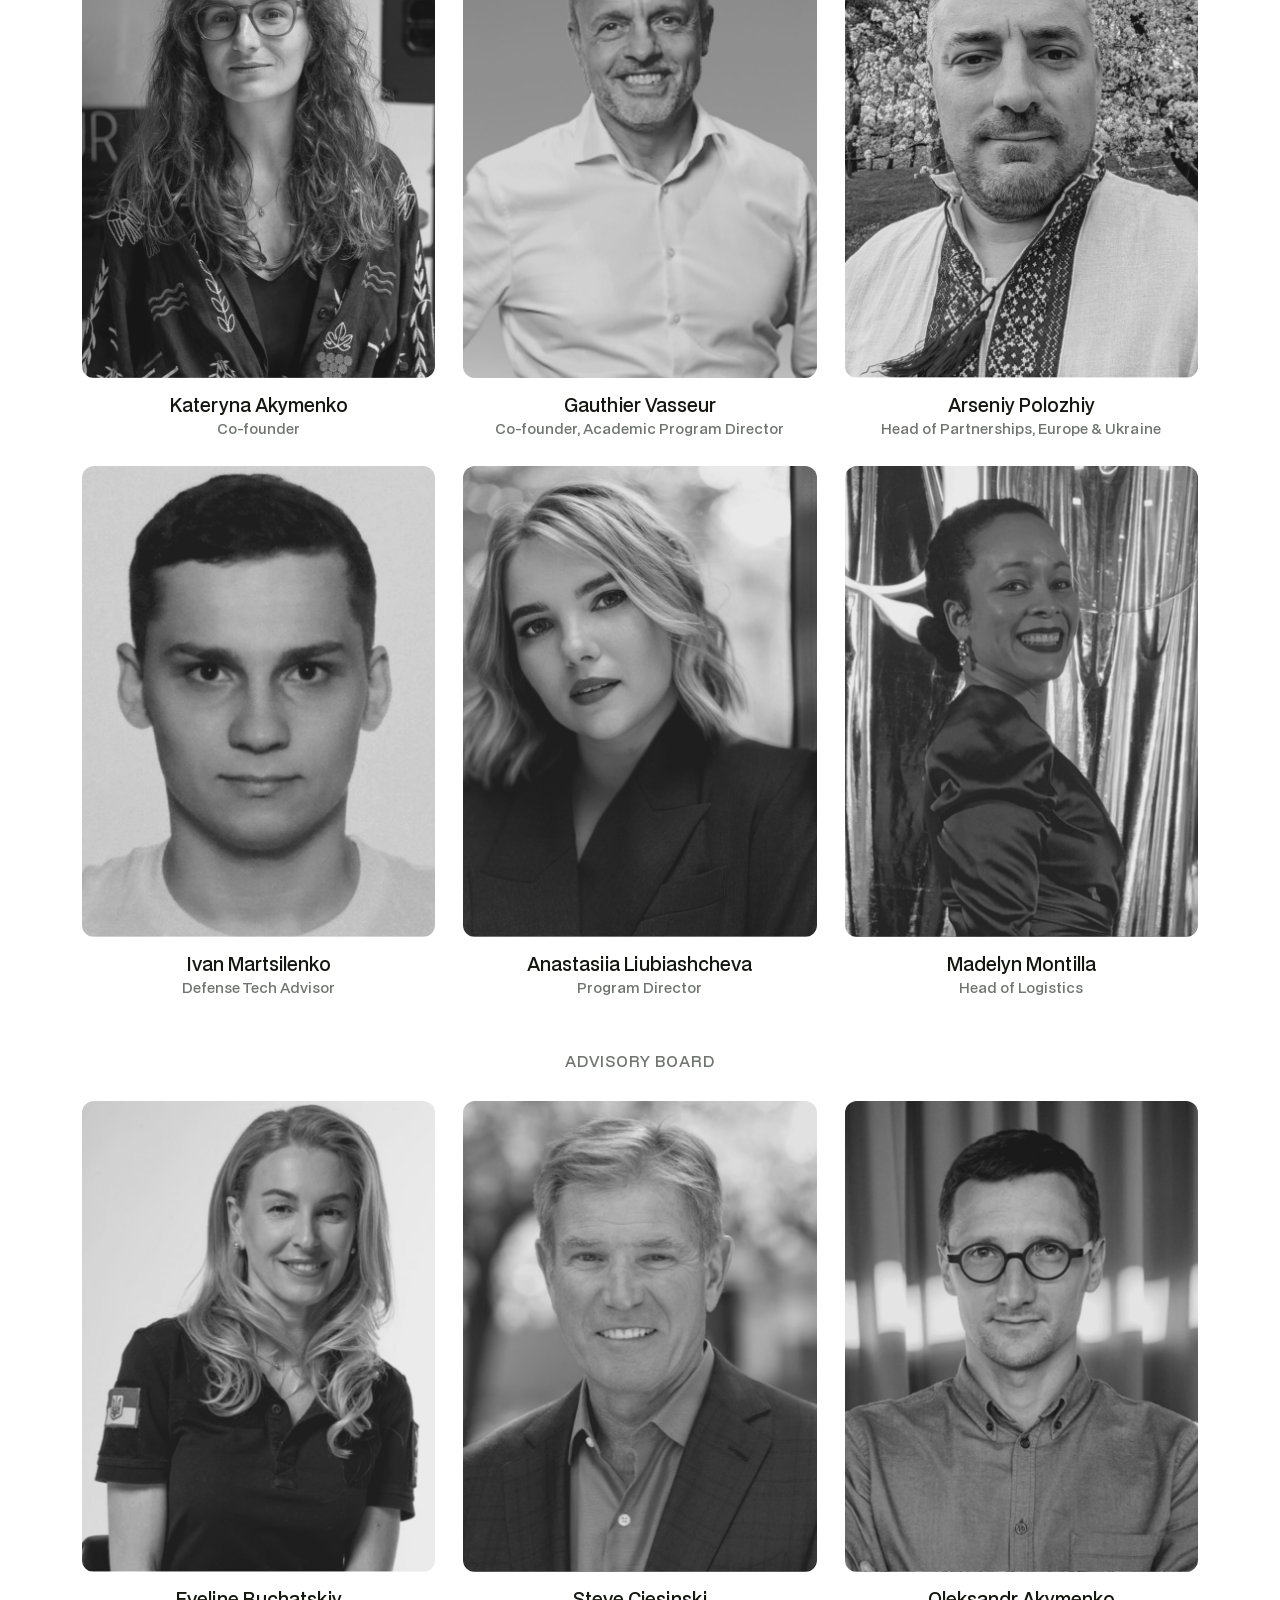
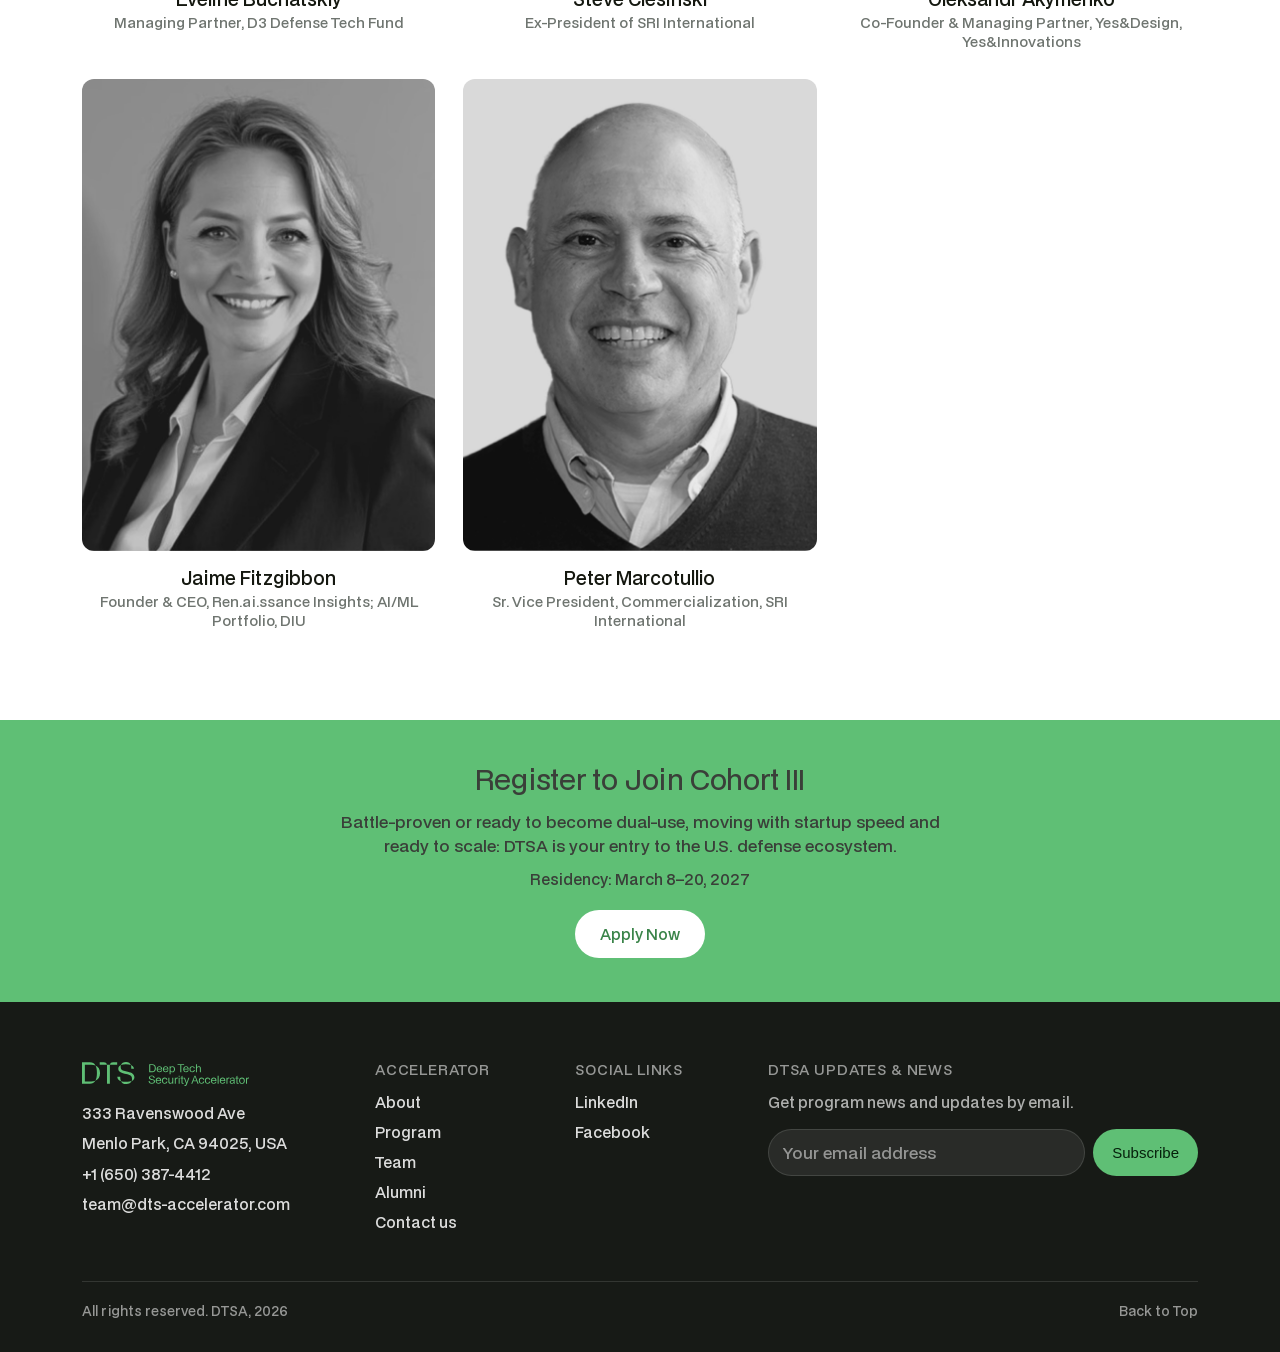
==== commit 1521f93e: "Ukrainian homepage translation + two-stage application deadline - uk/index.html: full translation of" ====
--- a/index.html
+++ b/index.html
@@ -42,7 +42,10 @@
     <p class="lede">Hosted with <b>SRI International</b> in Silicon Valley, with direct access to <b>DIU</b>, <b>NATO</b>, and the <b>VALOR ecosystem</b> and its Asia-Pacific track.</p>
     <div class="hero-actions">
       <a class="btn btn-primary btn-hero" href="https://forms.gle/uURVsMgo7BywUbKDA" target="_blank" rel="noopener">Registration to Cohort III Is&nbsp;Open&nbsp;&rarr;</a>
-      <p class="hero-dates"><span><b>Silicon Valley Residency:</b> March 8&ndash;20, 2027</span><span class="sep"> &middot; </span><span><b>Apply by December 15</b></span></p>
+      <div class="hero-dates">
+        <p><b>Silicon Valley Residency:</b> March 8&ndash;20, 2027</p>
+        <p><span><b>First wave of applications:</b> by November 14</span><span class="sep"> &middot; </span><span><b>Final deadline:</b> December 15</span></p>
+      </div>
     </div>
     <div class="taglines">A high-trust founder network | Access to Allied defense ecosystems | Pathway to adoption</div>
   </div>
--- a/styles.css
+++ b/styles.css
@@ -287,6 +287,7 @@
 .hero .hero-actions .btn-hero { margin-top: 0; padding: 20px 44px; font-size: 19px; white-space: normal; text-align: center; }
 .hero-dates { font-size: 16px; color: rgba(255,255,255,0.88); }
 .hero-dates b { color: var(--green); font-weight: 500; }
+.hero-dates p + p { margin-top: 4px; }
 @media (max-width: 600px) {
   .hero-dates span { display: block; }
   .hero-dates .sep { display: none; }
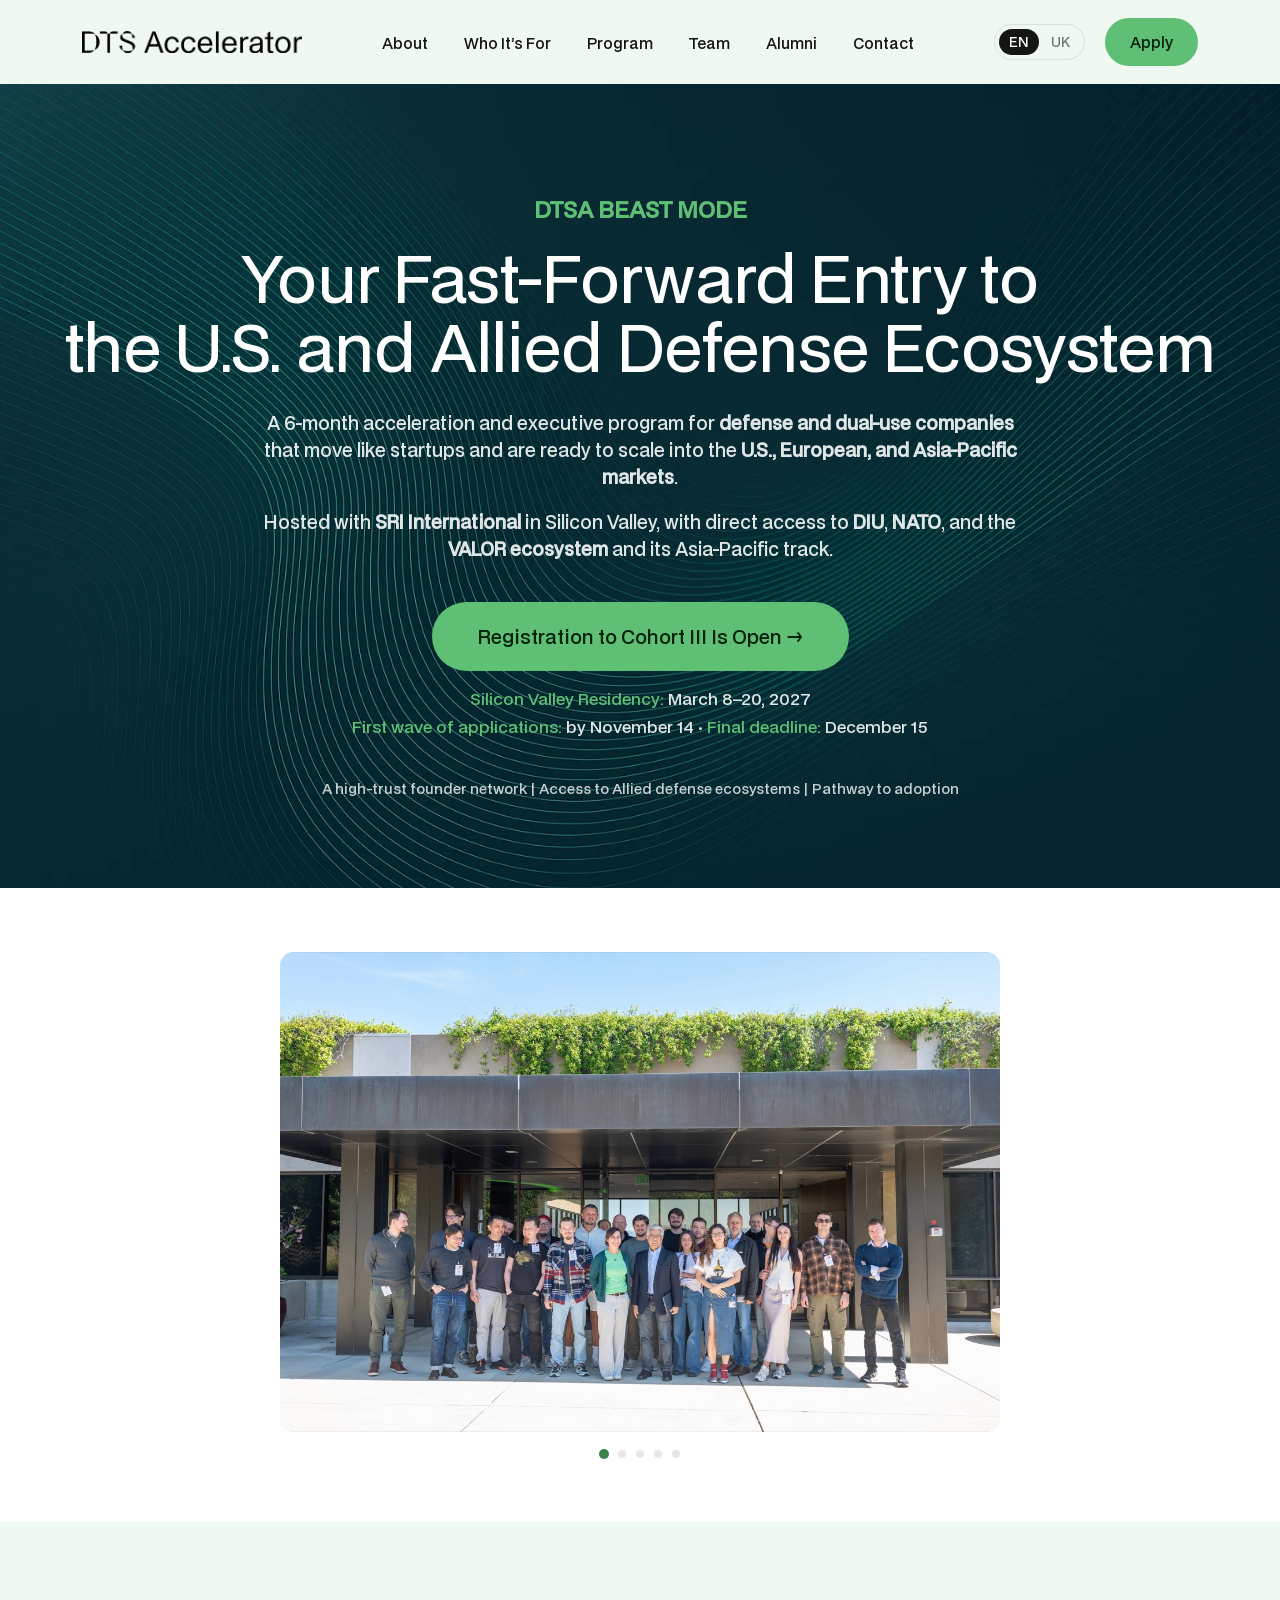
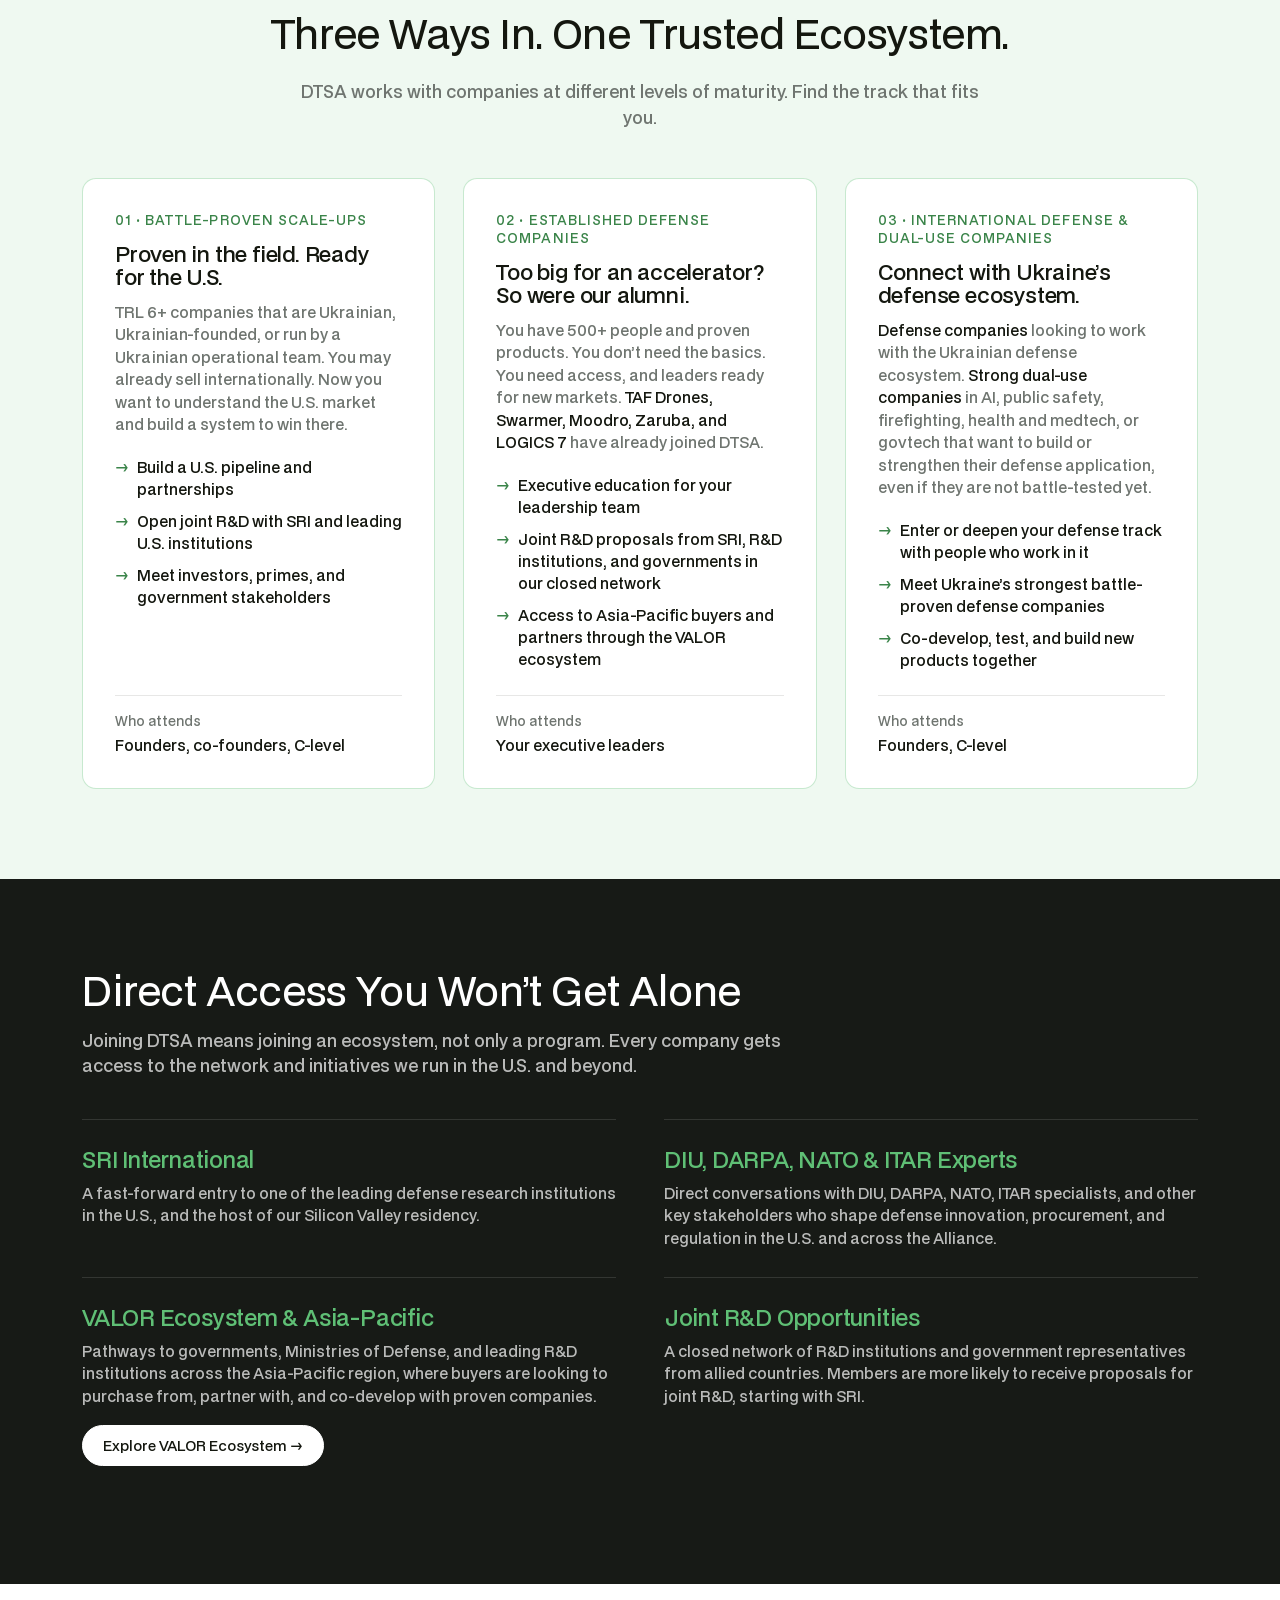
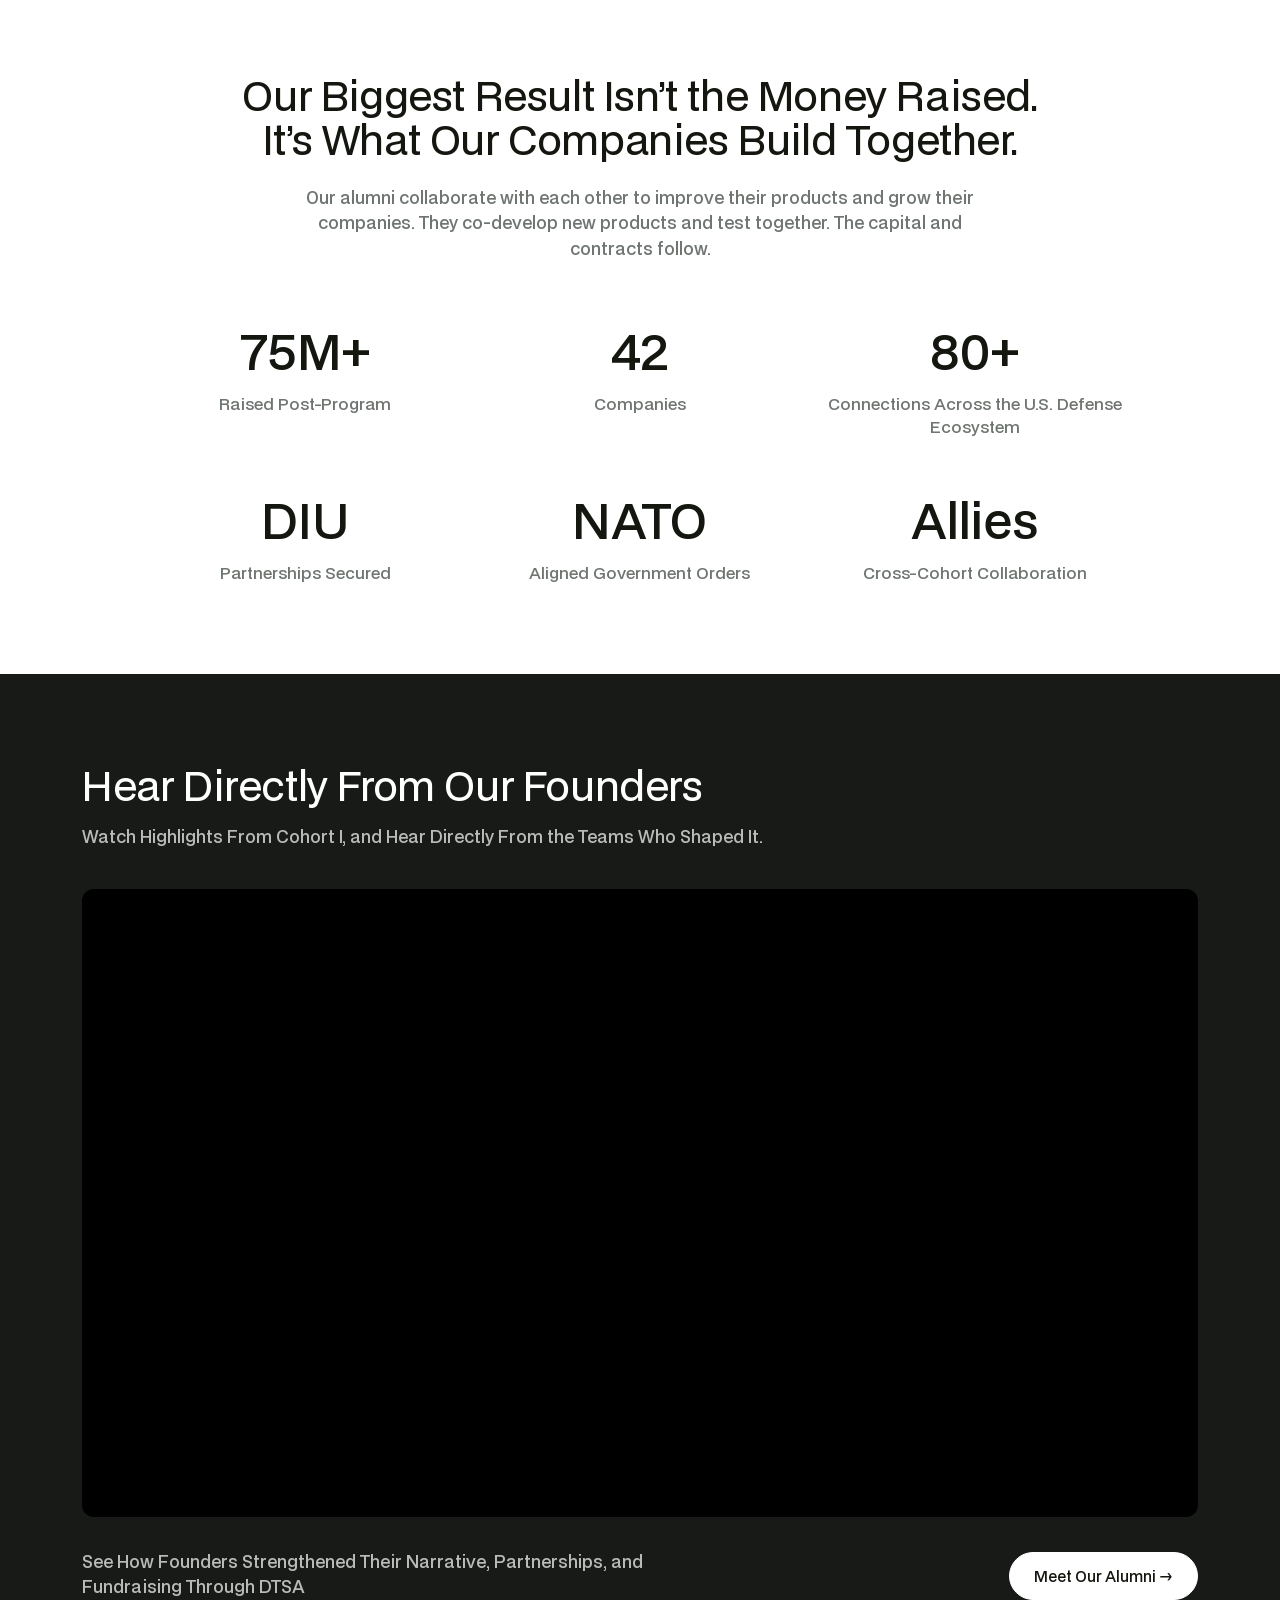
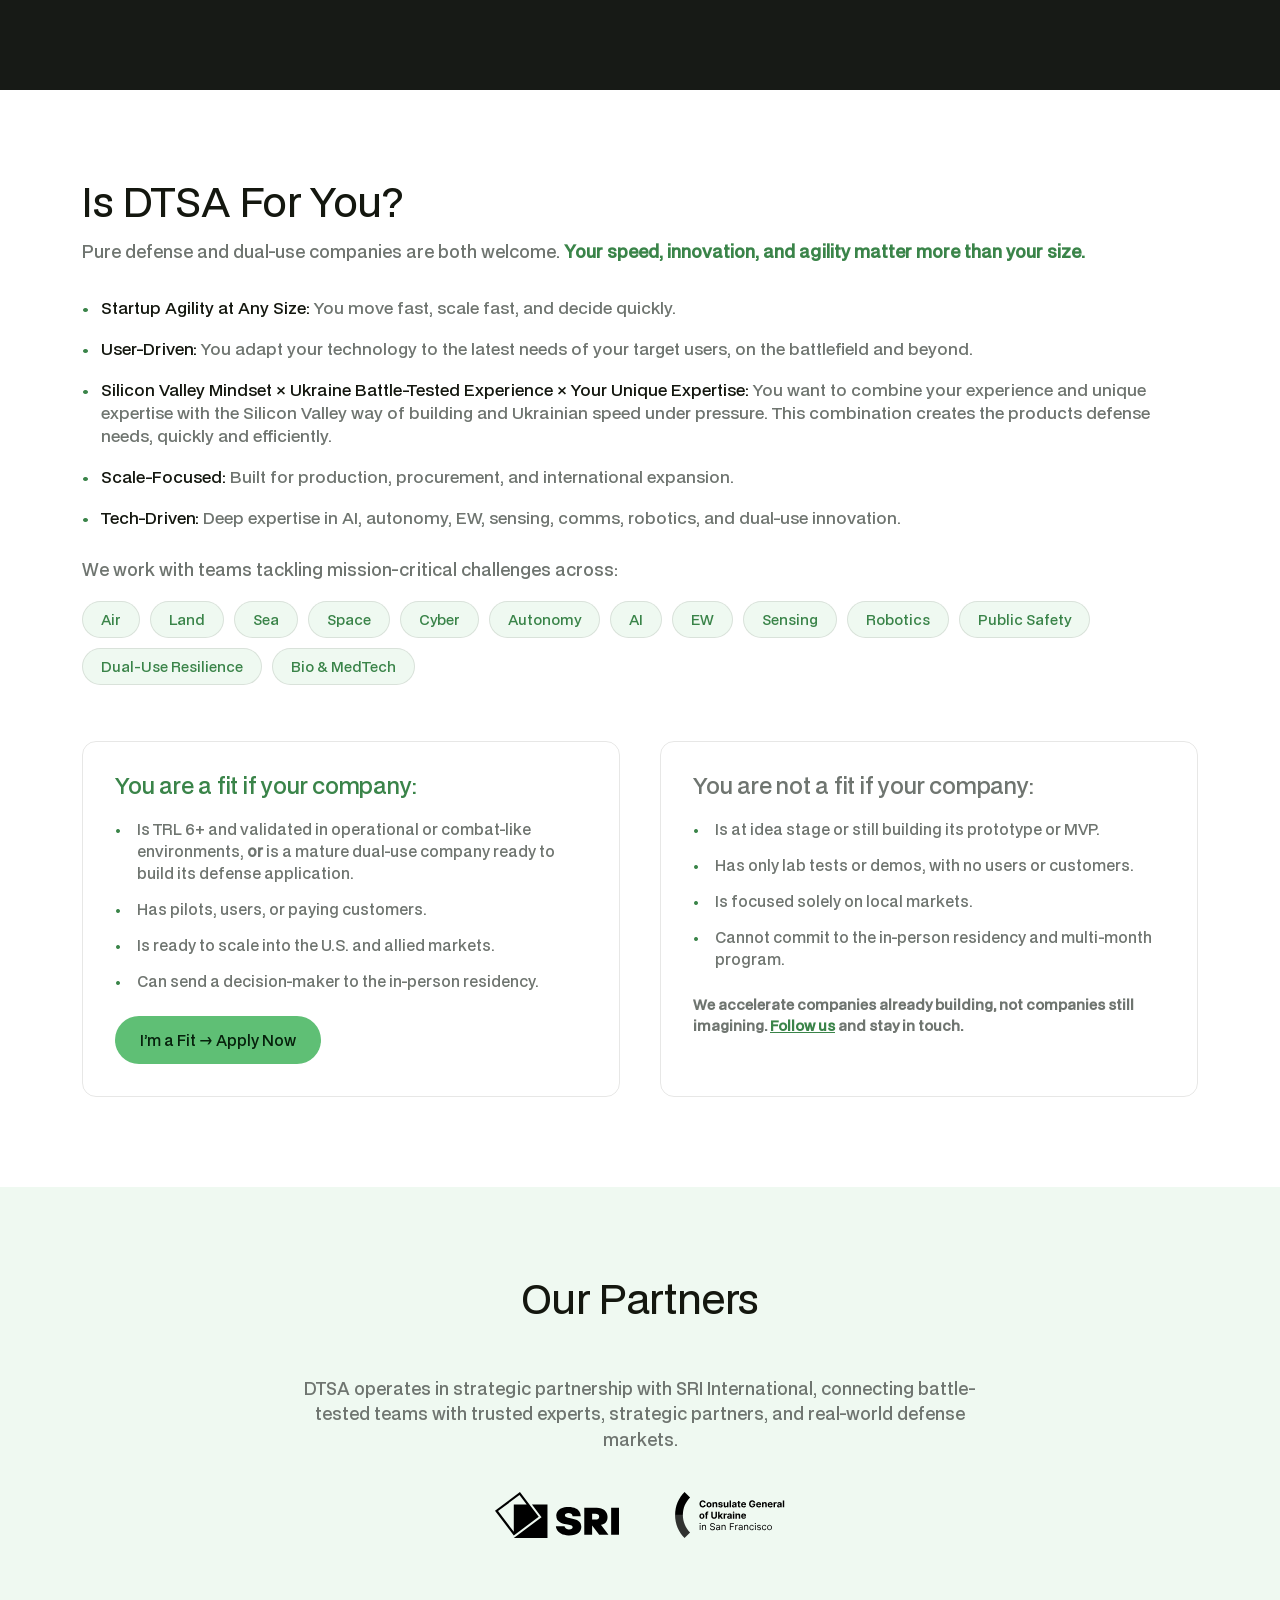
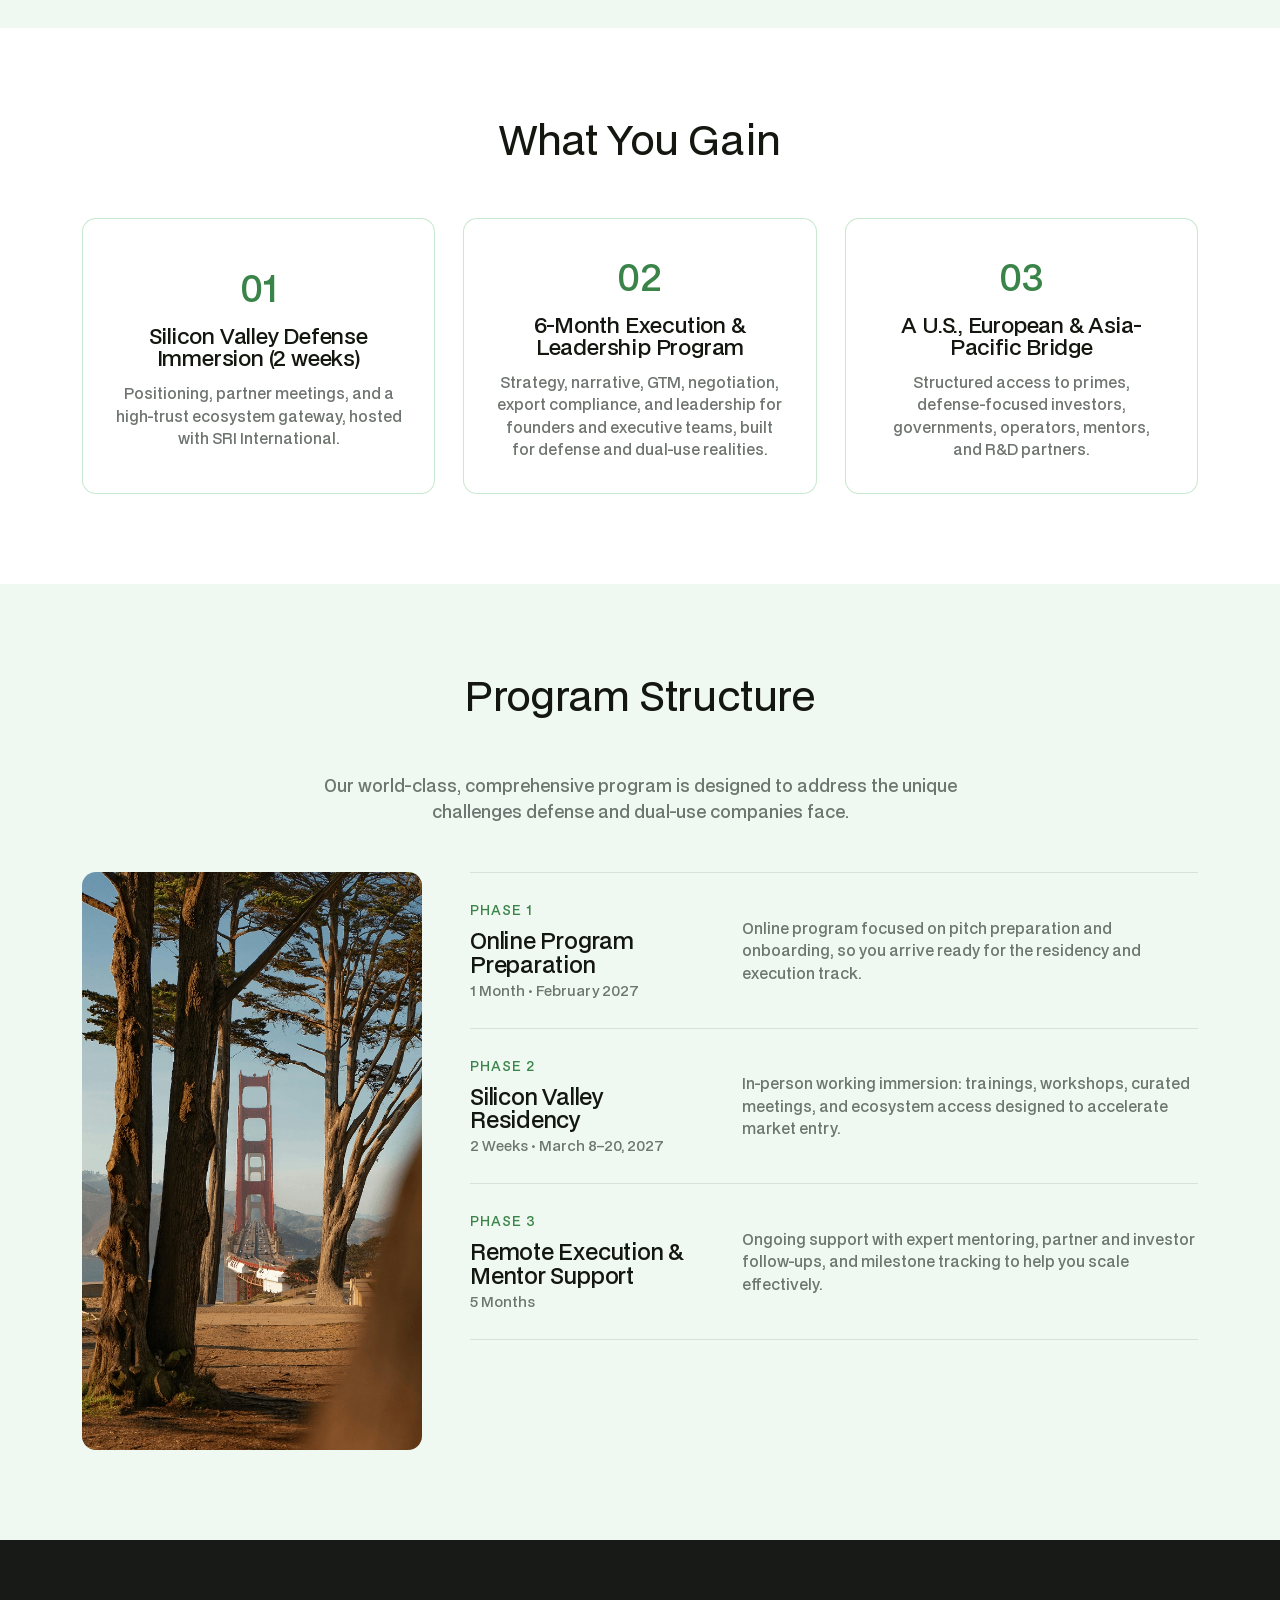
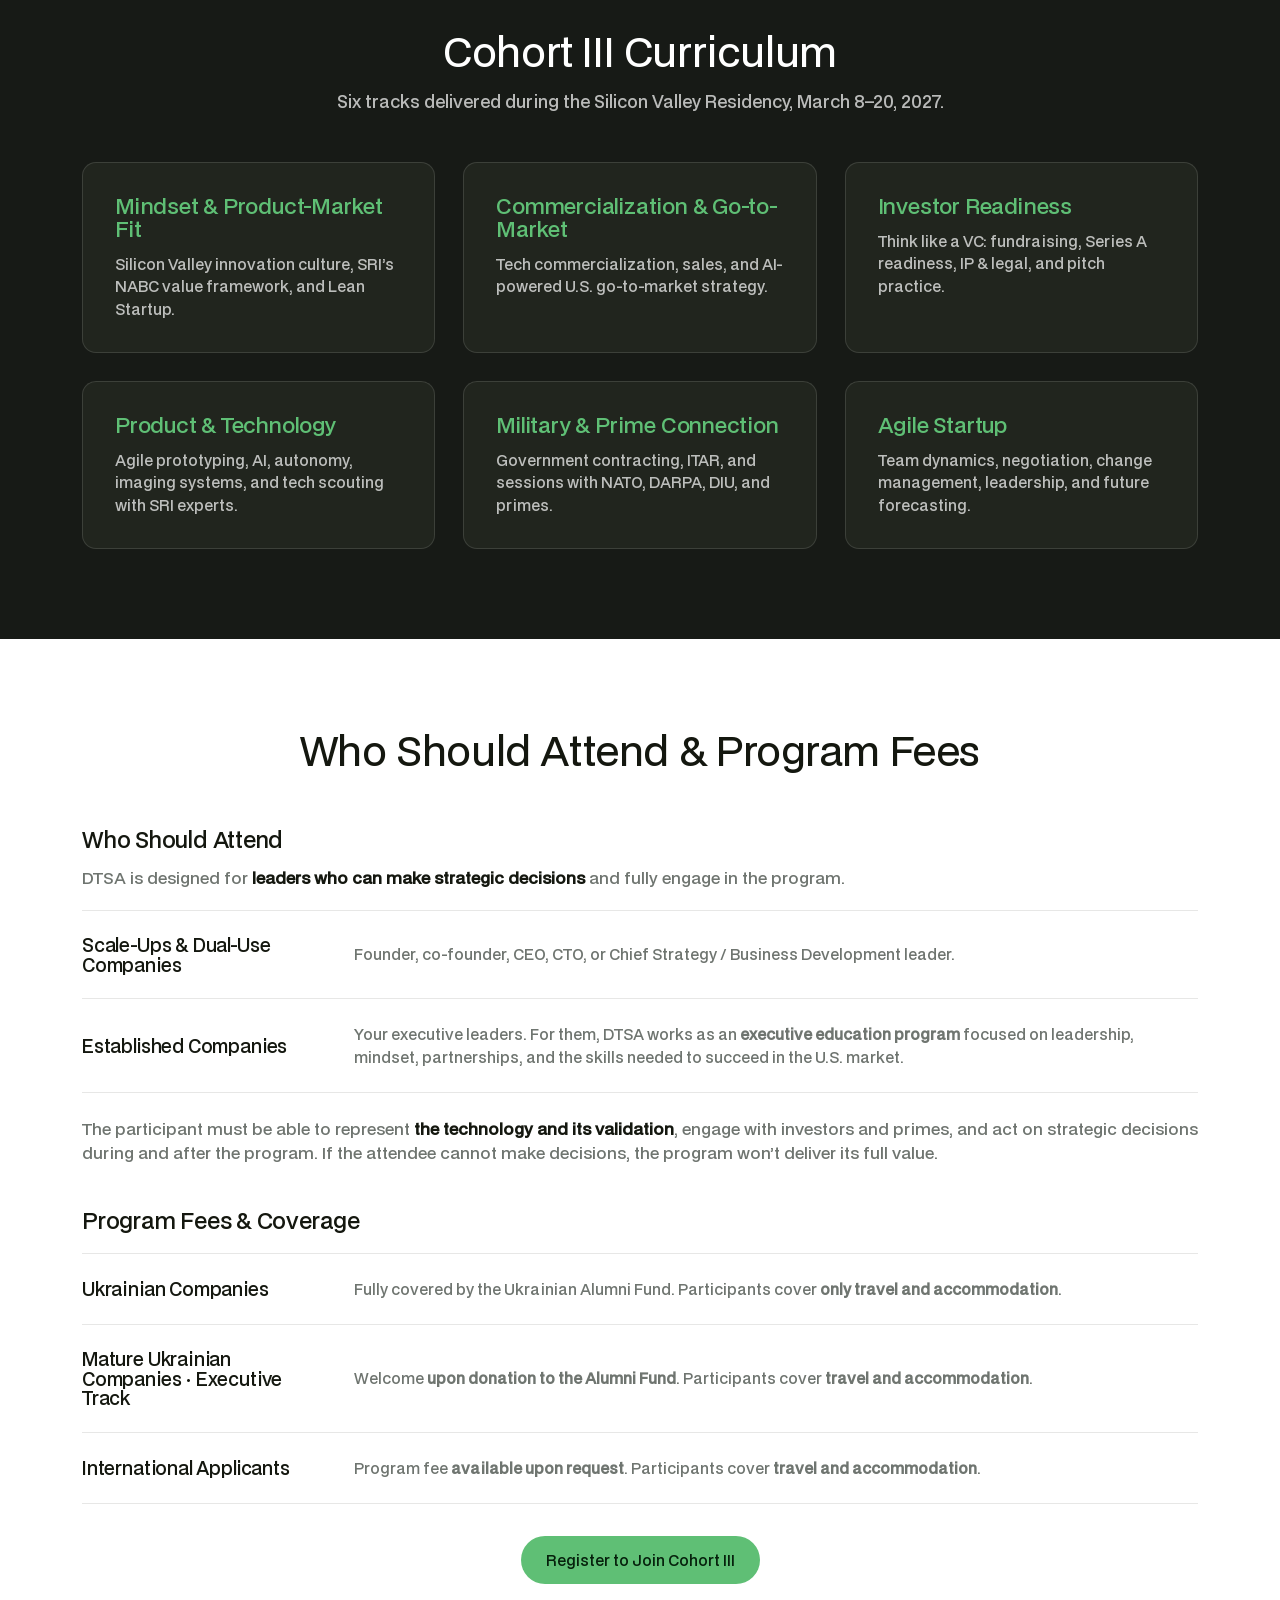
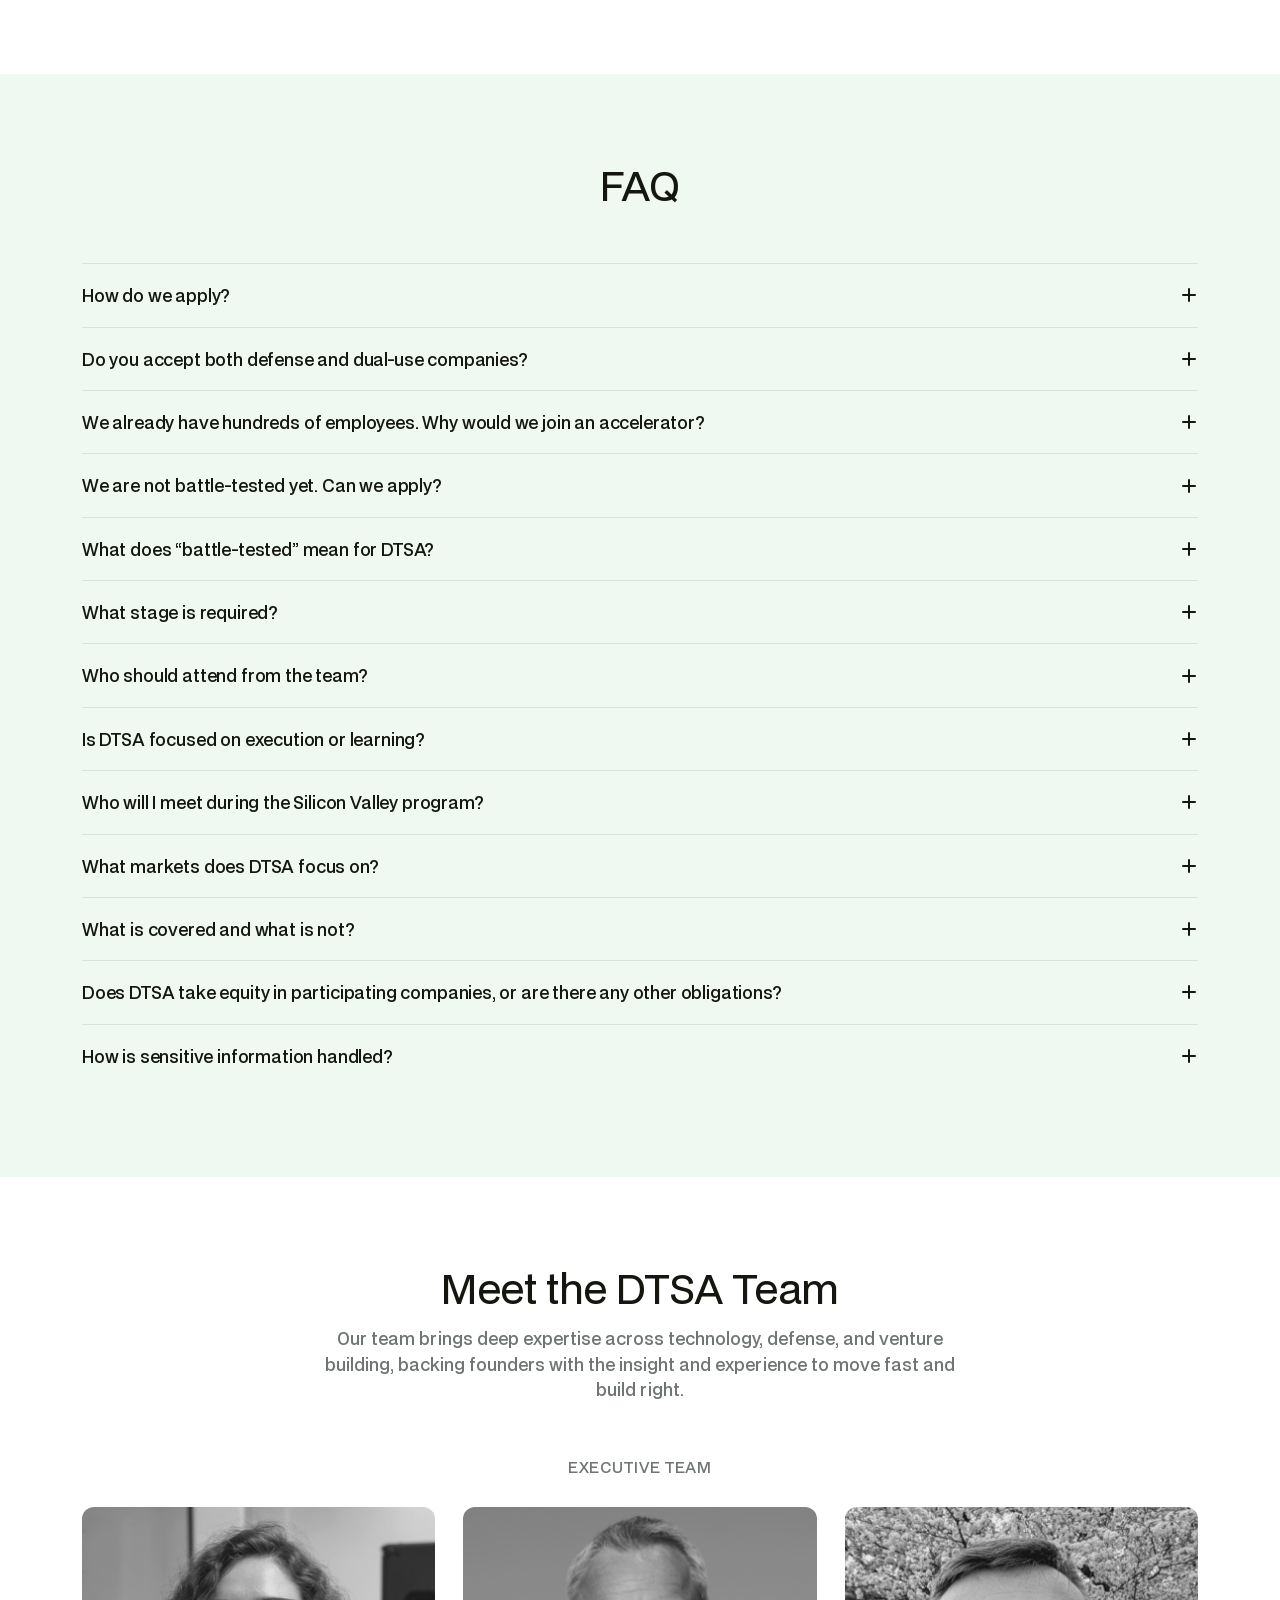
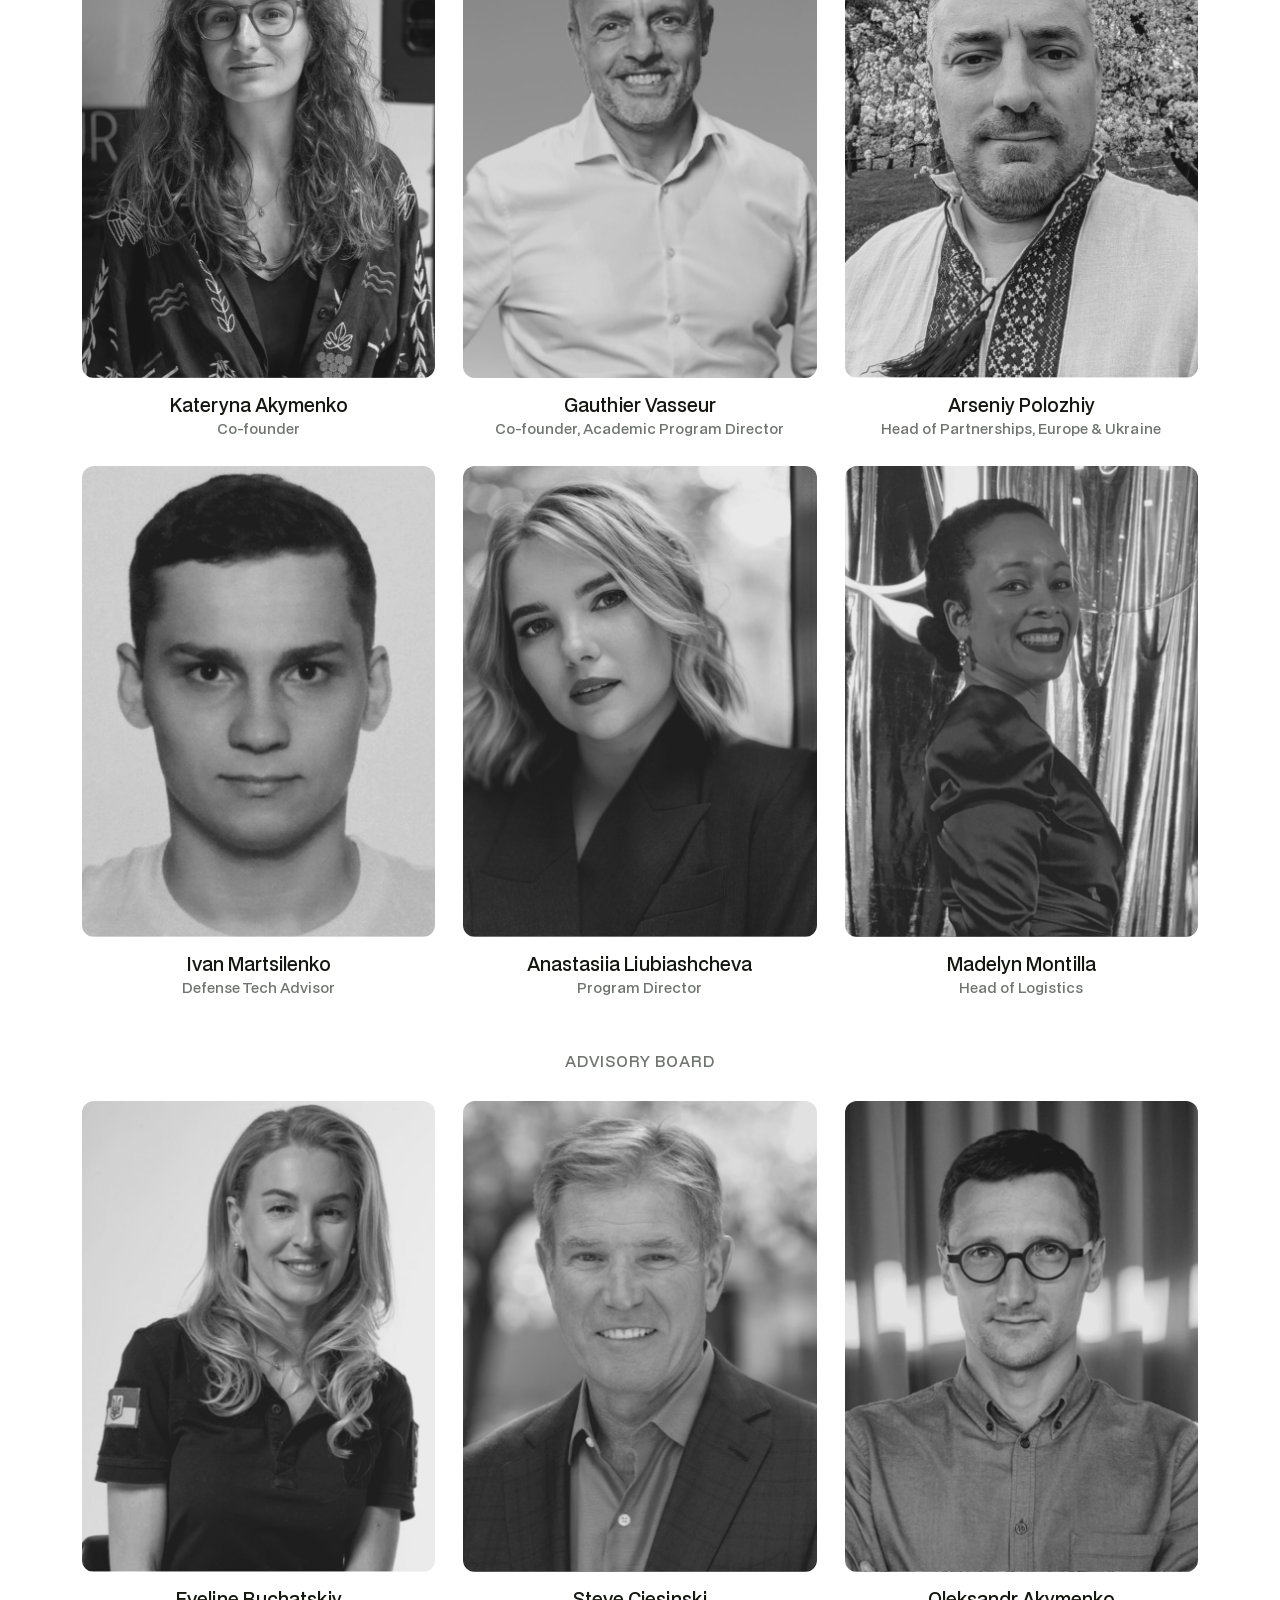
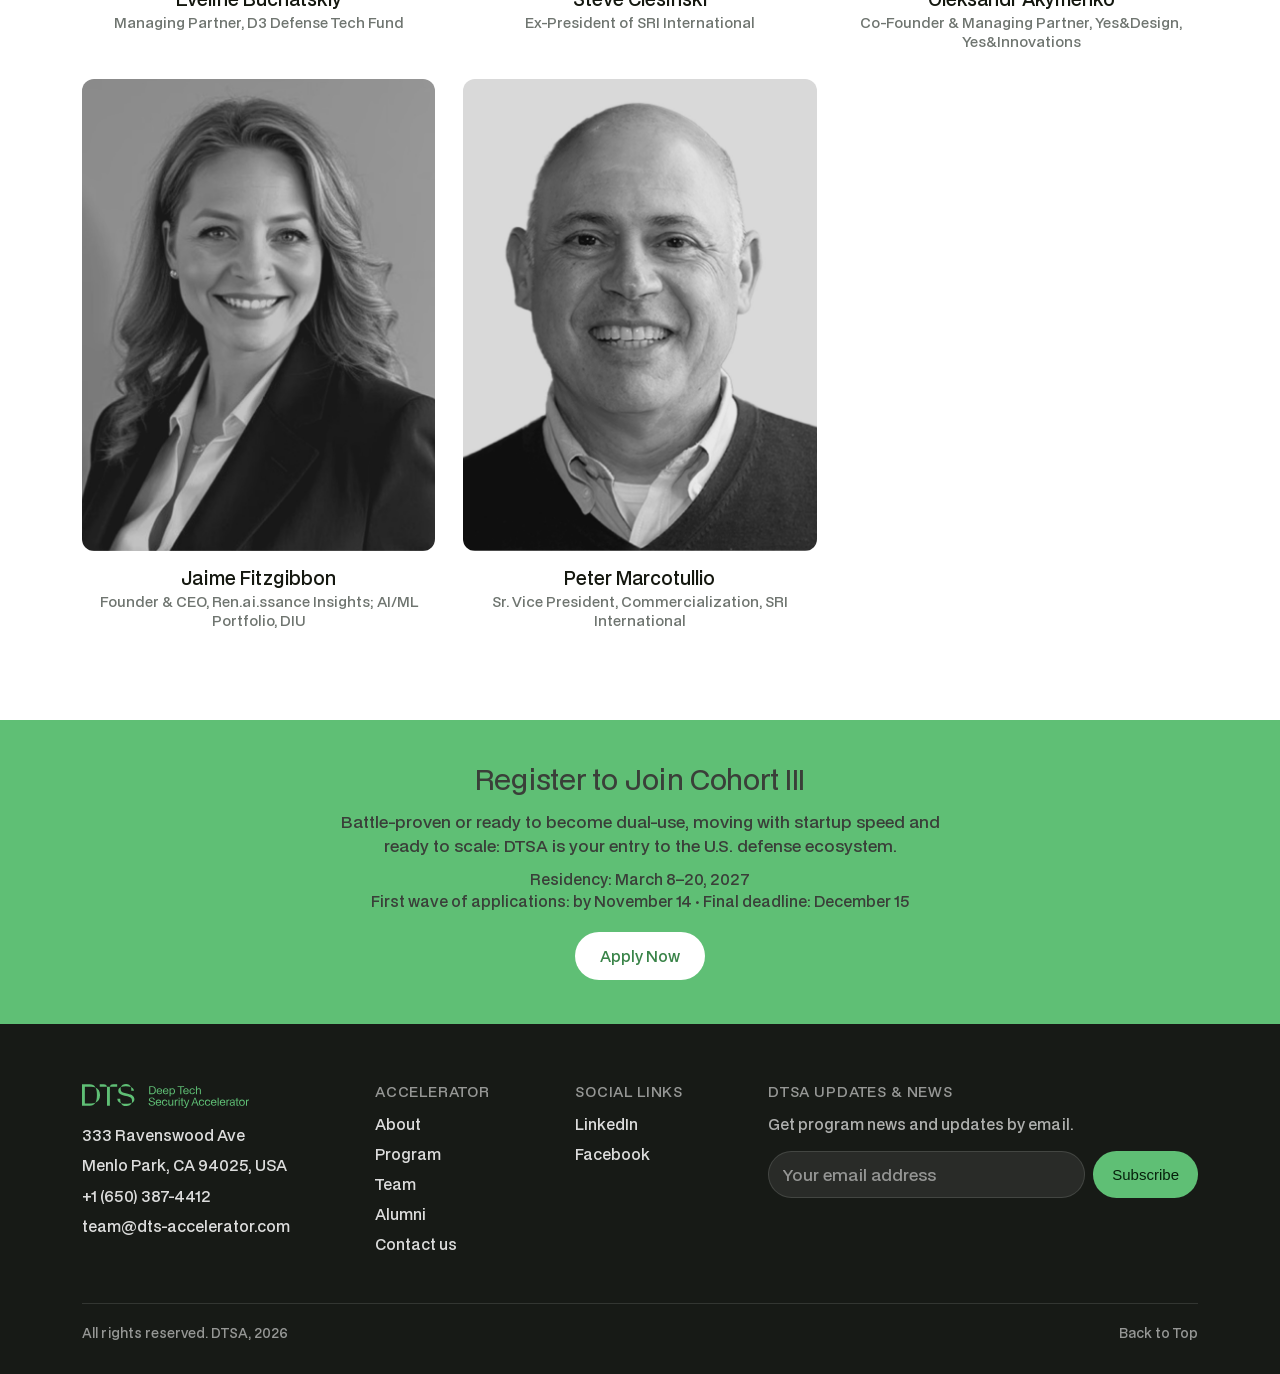
==== commit a11861b2: "Same deadlines and CTA text in every registration block Bottom "Register to Join Cohort III" band on" ====
--- a/index.html
+++ b/index.html
@@ -406,7 +406,7 @@
   <div class="wrap">
     <h2>Register to Join Cohort III</h2>
     <p style="max-width:600px;margin:16px auto 0;font-size:16px">Battle-proven or ready to become dual-use, moving with startup speed and ready to scale: DTSA is your entry to the U.S. defense ecosystem.</p>
-    <div class="residency">Residency: March 8&ndash;20, 2027</div>
+    <div class="residency">Residency: March 8&ndash;20, 2027<br>First wave of applications: by November 14 &middot; Final deadline: December 15</div>
     <a class="btn btn-primary" href="https://forms.gle/uURVsMgo7BywUbKDA" target="_blank" rel="noopener">Apply Now</a>
   </div>
 </section>
